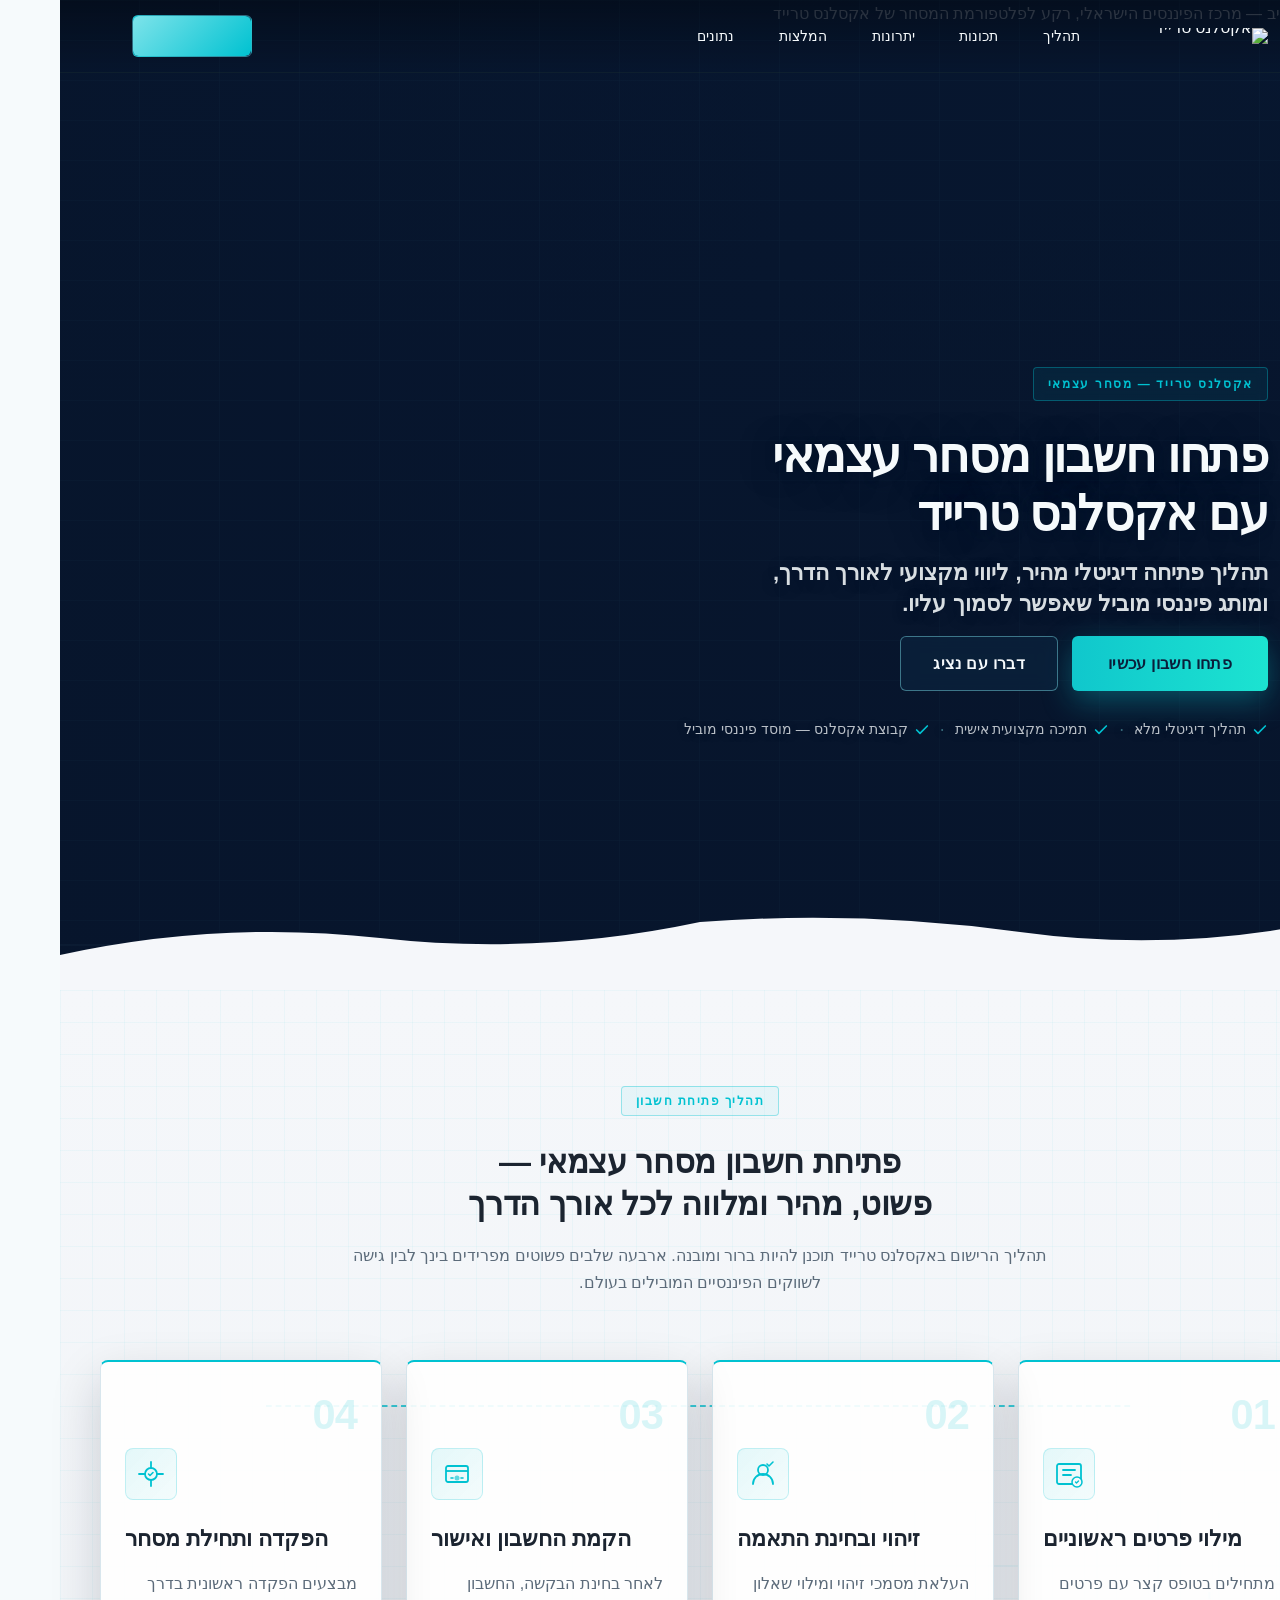
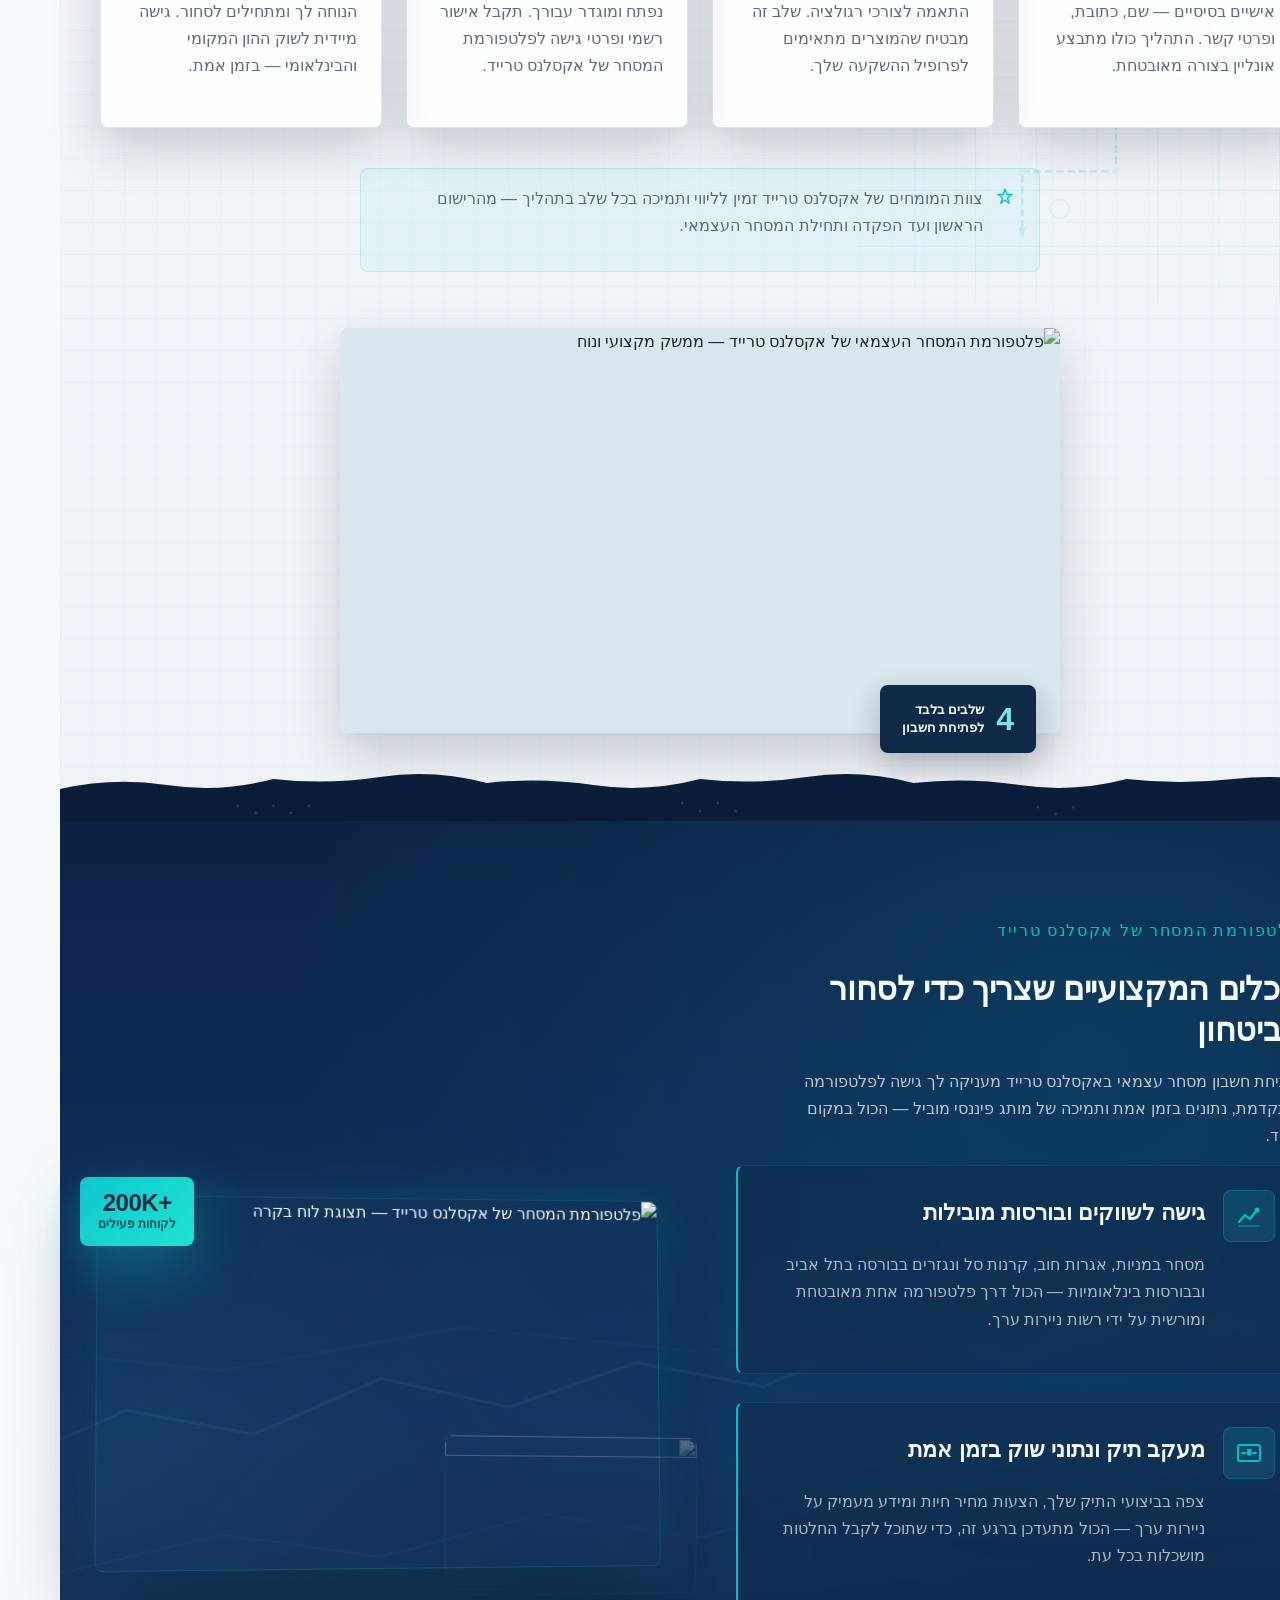
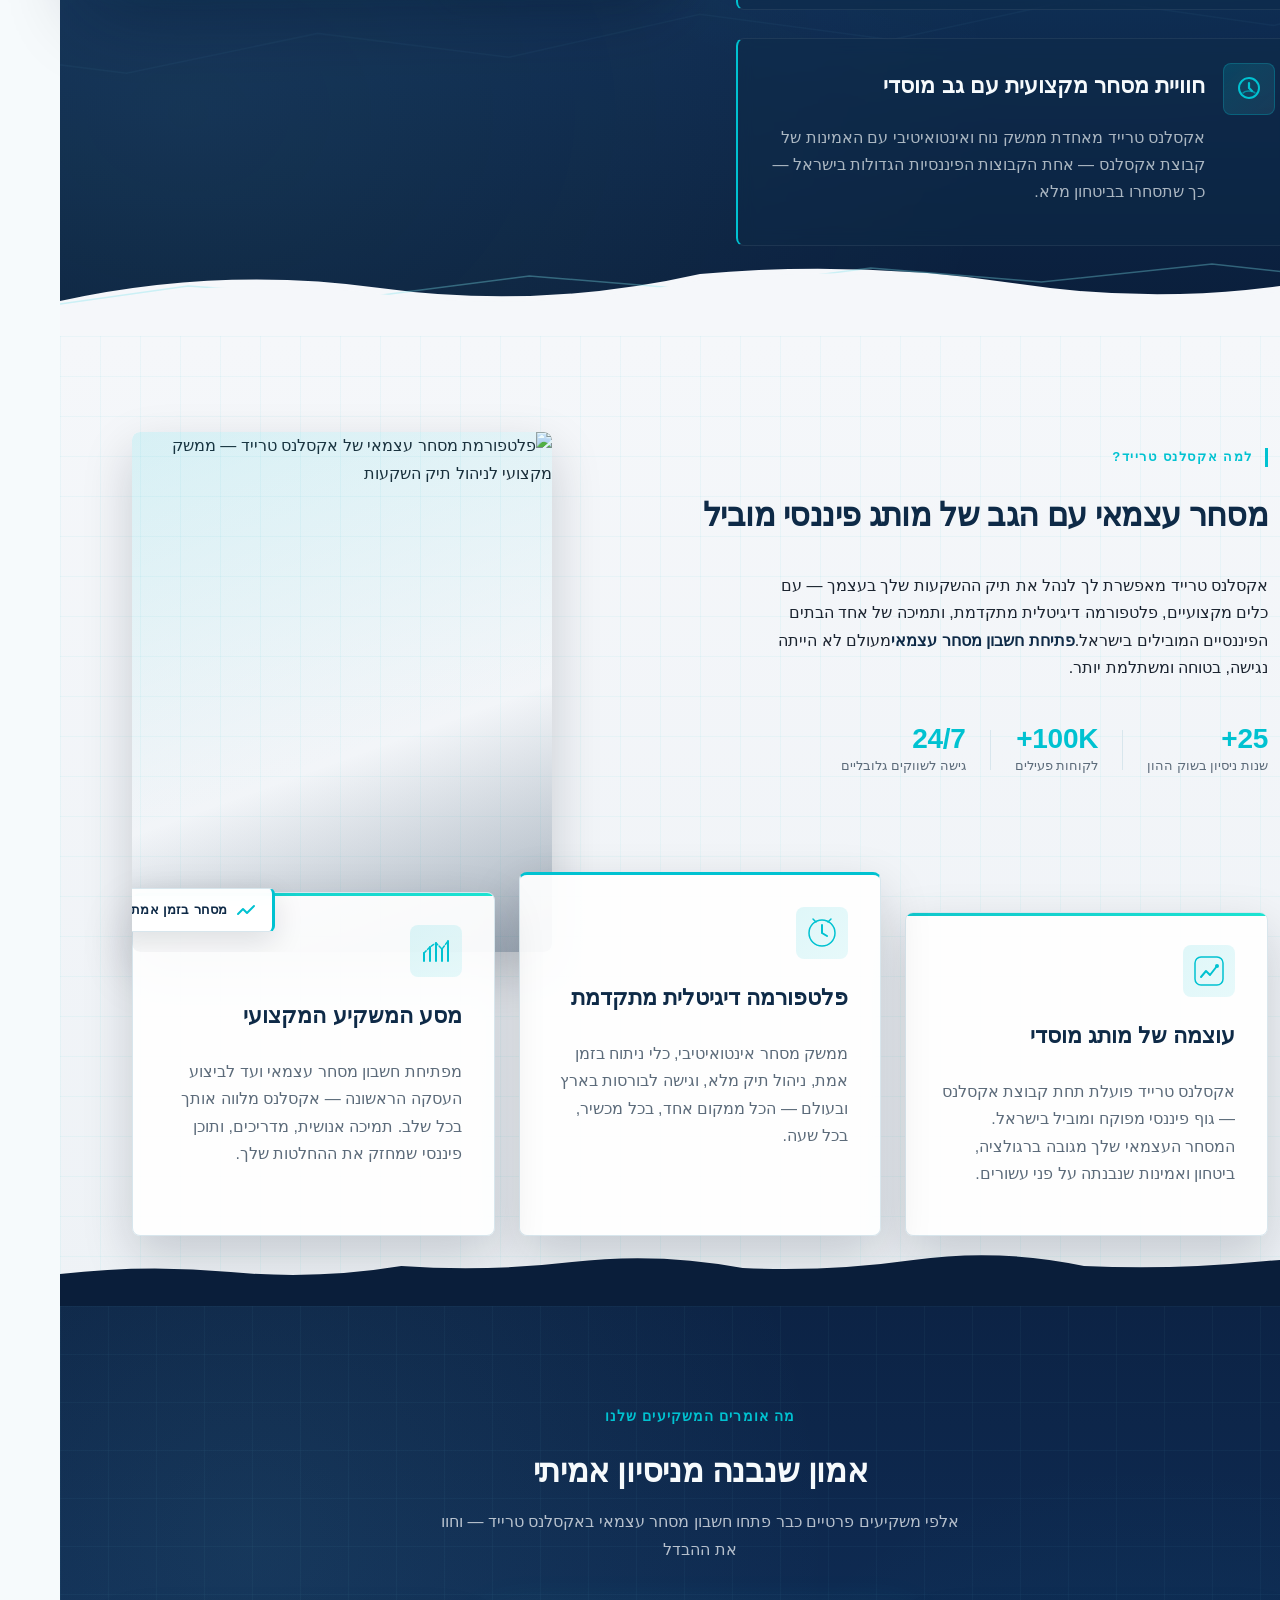
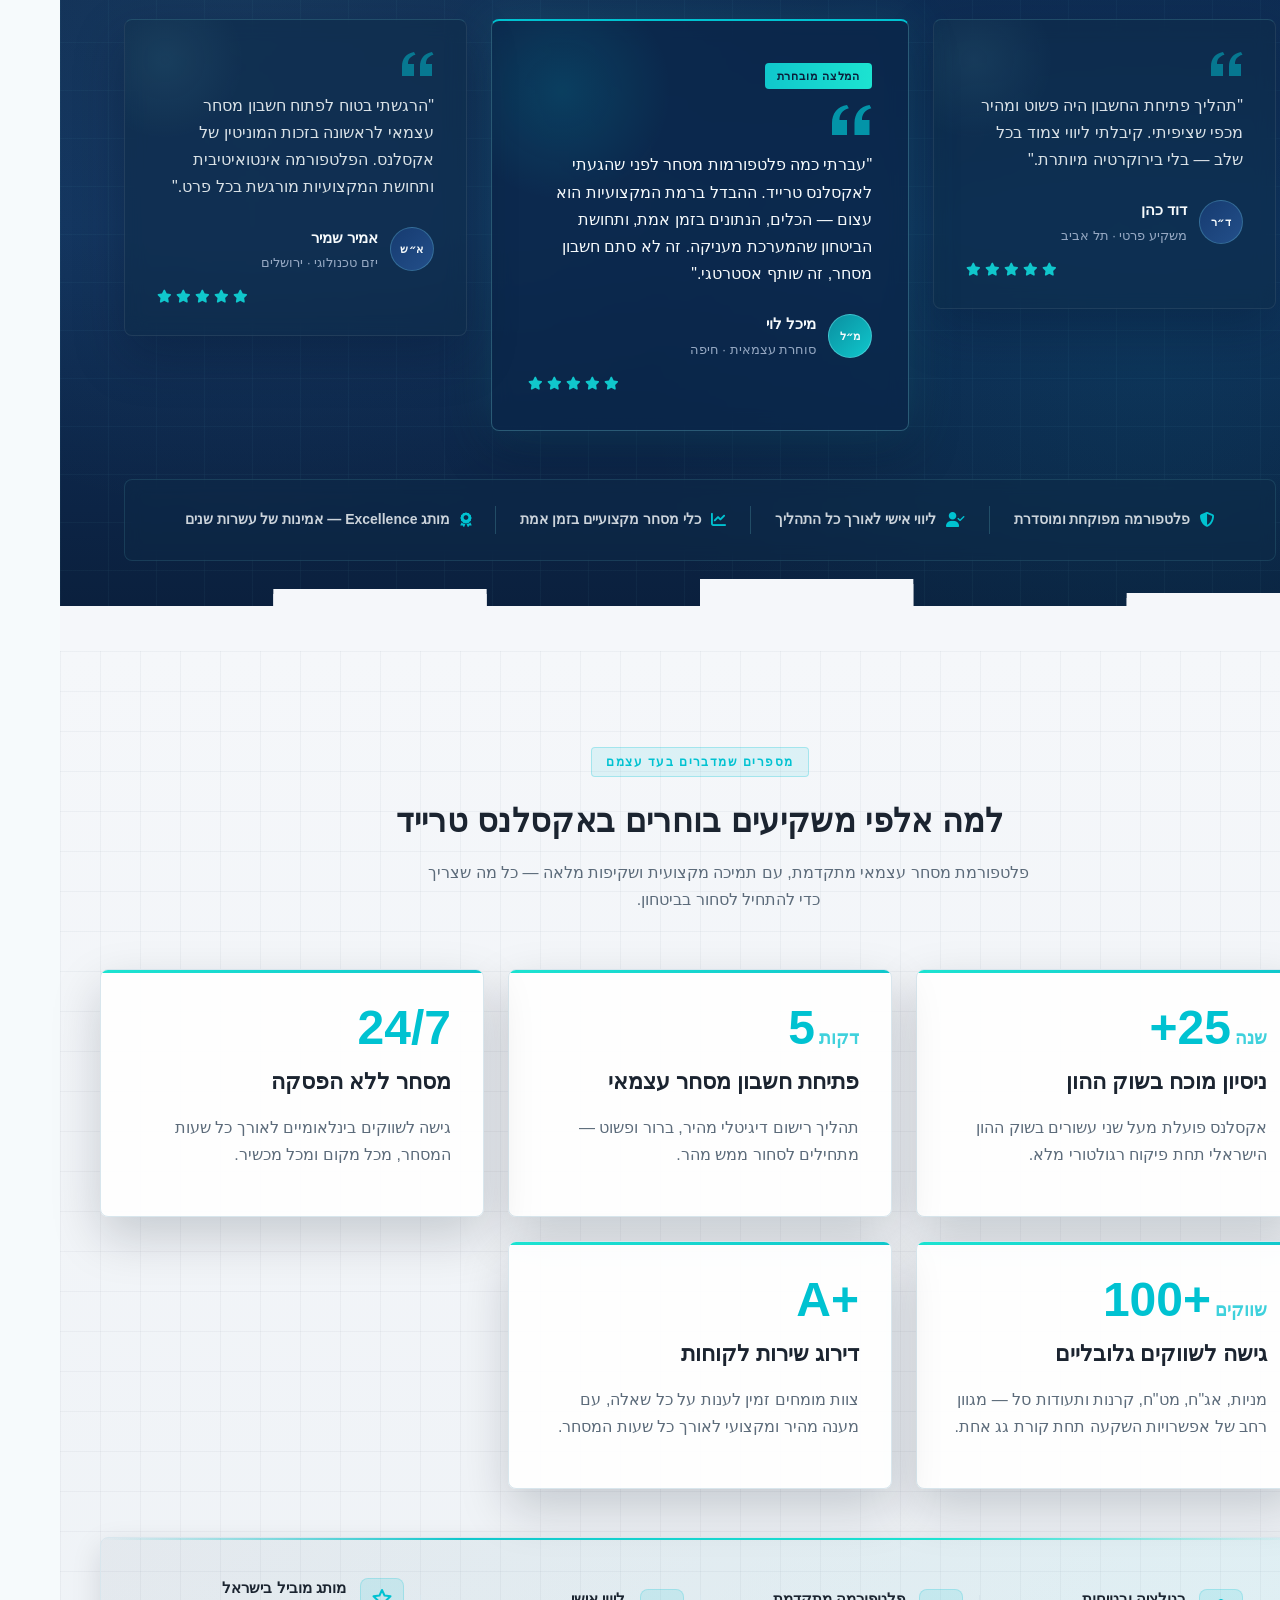
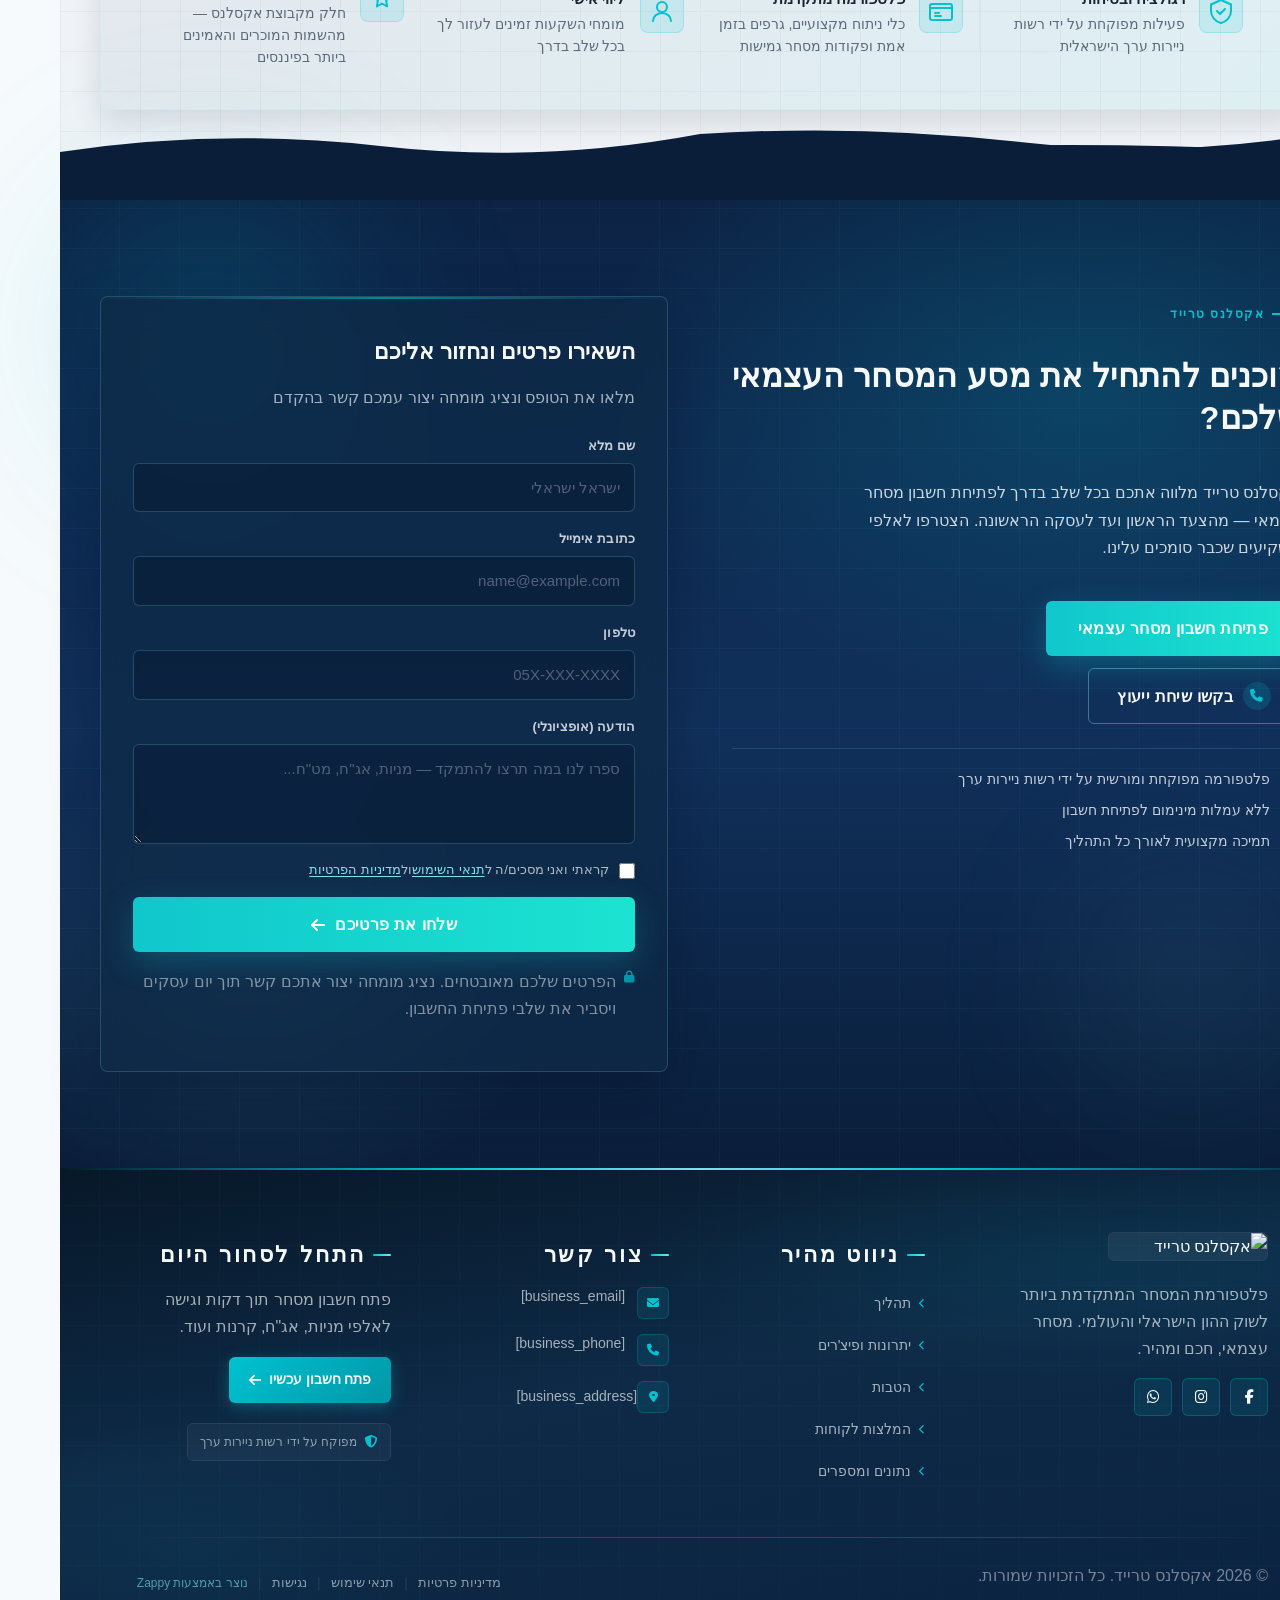
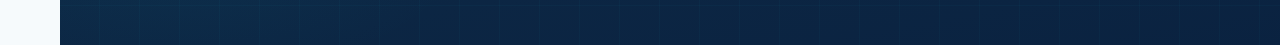
==== public/index.html @ 42afdbe3 "Background sync: Progressive GitHub Sync" ====
<!doctype html><html dir="rtl" lang="he"><head><meta charset="UTF-8"><meta content="width=device-width,initial-scale=1" name="viewport"><meta content="index, follow" name="robots"><title>פתיחת חשבון מסחר עצמאי — אקסלנס טרייד</title><meta content="Excellence Trade (Xnes) is a leading Israeli self-directed trading platform under the Excellence brand. The landing page is designed to guide new users through " name="description"><meta content="פתיחת חשבון מסחר עצמאי, אקסלנס טרייד, פתיחת חשבון מסחר עצמאי, אקסלנס טרייד פתיחת חשבון" name="keywords"><link href="/assets/favicon.ico" rel="icon" type="image/x-icon"><link href="/assets/favicon-16x16.png" rel="icon" type="image/png" sizes="16x16"><link href="/assets/favicon-32x32.png" rel="icon" type="image/png" sizes="32x32"><link href="/assets/favicon-48x48.png" rel="icon" type="image/png" sizes="48x48"><link href="/assets/favicon-192x192.png" rel="icon" type="image/png" sizes="192x192"><link href="/assets/favicon-512x512.png" rel="icon" type="image/png" sizes="512x512"><link href="/assets/apple-touch-icon.png" rel="apple-touch-icon"><script>!function(){"use strict";var t="91805e69-9a18-4a18-b929-80212815d989",e="https://api.zappy5.com/api/analytics/track",a=18e5,n=2592e6,o=!0,i=!0,r=!0;var s=function(){var e="zappy_visitor_"+t,a=null;try{if(a=localStorage.getItem(e)){var o=JSON.parse(a),i=Date.now();if(i-o.created<n)return o.lastSeen=i,localStorage.setItem(e,JSON.stringify(o)),o.id}}catch(t){console.warn("Zappy Analytics: LocalStorage not available")}var r="zv_"+Date.now()+"_"+Math.random().toString(36).substr(2,9);try{localStorage.setItem(e,JSON.stringify({id:r,created:Date.now(),lastSeen:Date.now()}))}catch(t){}return r}(),c=function(){var e="zappy_session_"+t,n=null;try{if(n=sessionStorage.getItem(e)){var o=JSON.parse(n),i=Date.now();if(i-o.timestamp<a)return o.timestamp=i,sessionStorage.setItem(e,JSON.stringify(o)),o.id}}catch(t){console.warn("Zappy Analytics: SessionStorage not available")}var r="zs_"+Date.now()+"_"+Math.random().toString(36).substr(2,9);try{sessionStorage.setItem(e,JSON.stringify({id:r,timestamp:Date.now()}))}catch(t){}return r}();function l(a,n){n=n||{};var o={website_id:t,event_type:a,page_path:window.location.pathname,referrer:document.referrer||"direct",visitor_id:s,session_id:c,metadata:n};if(navigator.sendBeacon){var i=new Blob([JSON.stringify(o)],{type:"application/json"});navigator.sendBeacon(e,i)}else fetch(e,{method:"POST",headers:{"Content-Type":"application/json"},body:JSON.stringify(o),keepalive:!0}).catch(function(t){console.warn("Zappy Analytics: Failed to track event",t)})}o&&l("pageview",{title:document.title,url:window.location.href}),i&&document.addEventListener("click",function(t){var e=t.target;if("BUTTON"===e.tagName||e.closest("button")){var a="BUTTON"===e.tagName?e:e.closest("button");l("click",{element:"button",text:a.textContent.trim().substring(0,100),id:a.id||null,class:a.className||null})}else if("A"===e.tagName||e.closest("a")){var n="A"===e.tagName?e:e.closest("a");l("navigation",{element:"link",text:n.textContent.trim().substring(0,100),href:n.href,external:n.hostname!==window.location.hostname})}},!0),r&&document.addEventListener("submit",function(t){var e=t.target;l("form_submit",{form_id:e.id||null,form_name:e.name||null,form_action:e.action||null,form_method:e.method||"GET"})},!0);var d=Date.now();window.addEventListener("beforeunload",function(){l("page_unload",{time_on_page:Math.floor((Date.now()-d)/1e3),page_path:window.location.pathname})}),window.zappyAnalytics={track:l,getVisitorId:function(){return s},getSessionId:function(){return c}}}()</script><meta content="פתיחת חשבון מסחר עצמאי — אקסלנס טרייד" property="og:title"><meta content="Excellence Trade (Xnes) is a leading Israeli self-directed trading platform under the Excellence brand. The landing page is designed to guide new users through " property="og:description"><meta content="website" property="og:type"><meta content="he_IL" property="og:locale"><meta content="summary_large_image" name="twitter:card"><meta content="פתיחת חשבון מסחר עצמאי — אקסלנס טרייד" name="twitter:title"><meta content="Excellence Trade (Xnes) is a leading Israeli self-directed trading platform under the Excellence brand. The landing page is designed to guide new users through " name="twitter:description"><link href="https://cdnjs.cloudflare.com/ajax/libs/font-awesome/6.4.0/css/all.min.css" rel="stylesheet"><link href="/assets/favicon.ico" rel="icon" type="image/x-icon"><link href="/assets/favicon-16x16.png" rel="icon" type="image/png" sizes="16x16"><link href="/assets/favicon-32x32.png" rel="icon" type="image/png" sizes="32x32"><link href="/assets/favicon-48x48.png" rel="icon" type="image/png" sizes="48x48"><link href="/assets/favicon-192x192.png" rel="icon" type="image/png" sizes="192x192"><link href="/assets/favicon-512x512.png" rel="icon" type="image/png" sizes="512x512"><link href="/assets/apple-touch-icon.png" rel="apple-touch-icon"><link href="https://cdn.jsdelivr.net/npm/vanilla-cookieconsent@3/dist/cookieconsent.css" rel="stylesheet"><script src="https://cdn.jsdelivr.net/npm/vanilla-cookieconsent@3/dist/cookieconsent.umd.js"></script><script src="https://cdn.jsdelivr.net/gh/mickidum/acc_toolbar/acctoolbar/acctoolbar.min.js"></script><link href="/styles.css" rel="stylesheet"><style id="zappy-dropdown-submenu-styles">#navMenu li:has(.sub-menu),.nav-menu li:has(.sub-menu),.navbar li:has(.sub-menu),nav li:has(.sub-menu){position:relative}#navMenu .sub-menu,.nav-menu .sub-menu,.navbar .sub-menu,nav .sub-menu{display:block!important;position:absolute!important;top:100%;left:0;min-width:220px;background:#fff;border-radius:8px;box-shadow:0 8px 25px rgba(0,0,0,.15);padding:8px 0;opacity:0;visibility:hidden;transform:translateY(10px);transition:all .3s ease;z-index:1000;list-style:none;pointer-events:none}#navMenu li:hover>.sub-menu,.nav-menu li:hover>.sub-menu,.navbar li:hover>.sub-menu,nav li:hover>.sub-menu{opacity:1!important;visibility:visible!important;transform:translateY(0)!important;pointer-events:auto!important}.sub-menu li{list-style:none;margin:0;padding:0}.sub-menu a{display:block!important;padding:10px 16px!important;color:var(--text-dark,#333)!important;font-weight:500;text-decoration:none;white-space:nowrap;transition:background-color .2s}.sub-menu a:hover{background-color:#f5f5f5}[dir=rtl] .nav-menu .sub-menu,[dir=rtl] .navbar .sub-menu,[dir=rtl] nav .sub-menu,html[lang=ar] .nav-menu .sub-menu,html[lang=ar] .navbar .sub-menu,html[lang=ar] nav .sub-menu,html[lang=he] .nav-menu .sub-menu,html[lang=he] .navbar .sub-menu,html[lang=he] nav .sub-menu{left:auto!important;right:0!important}.sub-menu:empty,.sub-menu:not(:has(li)),.sub-menu:not(:has(li:not(.zappy-hidden-menu-item))){display:none!important;opacity:0!important;visibility:hidden!important;pointer-events:none!important}li:has(.menu-group-title):hover>.sub-menu{opacity:1!important;visibility:visible!important;transform:translateY(0)!important;pointer-events:auto!important}#navMenu>li>.menu-group-title,.nav-menu>li>.menu-group-title{display:inline-block;padding:.5rem 1rem;cursor:default;user-select:none}@media (max-width:768px){#navMenu .sub-menu,.nav-menu .sub-menu,.navbar .sub-menu,nav .sub-menu{position:static!important;transform:none!important;box-shadow:none!important;background:0 0!important;max-height:0;overflow:hidden;opacity:0;visibility:hidden;transition:max-height .3s ease,opacity .3s ease;padding:0!important;border-radius:0!important}.sub-menu.mobile-expanded{max-height:500px!important;opacity:1!important;visibility:visible!important;padding:8px 0 8px 16px!important}[dir=rtl] .sub-menu.mobile-expanded,html[lang=he] .sub-menu.mobile-expanded{padding:8px 16px 8px 0!important}#navMenu li:hover>.sub-menu,.nav-menu li:hover>.sub-menu,.navbar li:hover>.sub-menu,nav li:hover>.sub-menu{opacity:0;visibility:hidden;pointer-events:none}#navMenu li>.sub-menu.mobile-expanded,.nav-menu li>.sub-menu.mobile-expanded,.navbar li>.sub-menu.mobile-expanded,nav li>.sub-menu.mobile-expanded{opacity:1!important;visibility:visible!important;pointer-events:auto!important}#navMenu li:has(.sub-menu),.nav-menu li:has(.sub-menu),.navbar li:has(.sub-menu),nav li:has(.sub-menu){display:flex!important;flex-wrap:wrap!important;align-items:center!important;position:relative!important;min-height:44px!important}#navMenu li:has(.sub-menu)>a,.nav-menu li:has(.sub-menu)>a,.navbar li:has(.sub-menu)>a,nav li:has(.sub-menu)>a{flex:1!important;min-width:0!important}#navMenu li:has(.sub-menu)>.menu-group-title,.nav-menu li:has(.sub-menu)>.menu-group-title,.navbar li:has(.sub-menu)>.menu-group-title,nav li:has(.sub-menu)>.menu-group-title{flex:1!important;min-width:0!important;padding:0!important;line-height:inherit!important}#navMenu li:has(.sub-menu)>.sub-menu,.nav-menu li:has(.sub-menu)>.sub-menu,.navbar li:has(.sub-menu)>.sub-menu,nav li:has(.sub-menu)>.sub-menu{flex-basis:100%!important;width:100%!important}#navMenu li:has(.sub-menu)>a [class*=arrow],#navMenu li:has(.sub-menu)>a [class*=chevron],.nav-menu li:has(.sub-menu)>a .fa-angle-down,.nav-menu li:has(.sub-menu)>a .fa-chevron-down,.nav-menu li:has(.sub-menu)>a [class*=arrow],.nav-menu li:has(.sub-menu)>a [class*=chevron],nav li:has(.sub-menu)>a [class*=arrow],nav li:has(.sub-menu)>a [class*=chevron]{display:none!important;visibility:hidden!important}.mobile-submenu-toggle{display:flex!important;align-items:center!important;justify-content:center!important;width:44px!important;height:auto!important;background:0 0!important;border:none!important;cursor:pointer!important;color:var(--text-dark)!important;position:static!important;flex-shrink:0!important;align-self:stretch!important;z-index:2!important;padding:0!important;margin:0!important}.mobile-submenu-toggle::after{content:''!important;width:0!important;height:0!important;border-left:6px solid transparent!important;border-right:6px solid transparent!important;border-top:7px solid currentColor!important;transition:transform .3s ease!important}.mobile-submenu-toggle.expanded::after{transform:rotate(180deg)!important}.sub-menu a{padding:10px 0!important;display:block!important;color:var(--text-dark)!important}.navbar .sub-menu li a,.zappy-products-dropdown .sub-menu a,nav.navbar .sub-menu li a{color:var(--text-dark)!important}}@media (min-width:769px){.mobile-submenu-toggle{display:none!important}}</style><style id="mobile-lang-menu-deployed-css">@media (max-width:768px){.lang-switcher,.nav-container .lang-switcher,.nav-cta-container .lang-switcher,.nav-ecommerce-icons .lang-switcher,.nav-icons-left .lang-switcher,.navbar .lang-switcher,.navbar .nav-cta-container .lang-switcher{display:none!important}.mobile-lang-menu{width:100%;border-top:1px solid rgba(128,128,128,.2);padding:8px 0 0 0;margin-top:8px}.mobile-lang-toggle{display:flex!important;align-items:center;justify-content:space-between;width:100%;padding:12px 16px;background:0 0;border:none;cursor:pointer;font-size:15px;color:inherit;font-family:inherit}.mobile-lang-toggle::after{content:'';display:inline-block;width:8px;height:8px;border-right:2px solid currentColor;border-bottom:2px solid currentColor;transform:rotate(45deg);transition:transform .3s ease;margin-left:8px}.mobile-lang-toggle.expanded::after{transform:rotate(-135deg)}.mobile-lang-options{max-height:0;overflow:hidden;transition:max-height .3s ease}.mobile-lang-options.expanded{max-height:300px}.mobile-lang-option{display:flex!important;align-items:center;gap:10px;padding:10px 24px;text-decoration:none;color:inherit;font-size:14px;font-family:inherit}.mobile-lang-option:hover{background:rgba(128,128,128,.1)}.mobile-lang-option.active{font-weight:600;opacity:.7;pointer-events:none}.mobile-lang-option img{width:20px;height:20px;border-radius:50%}}@media (min-width:769px){.mobile-lang-menu{display:none!important}}</style><style id="zappy-widget-visibility">#mic-access-tool-box,#mic-access-tool-general-button,#mic-init-access-tool #mic-access-tool-box,#mic-init-access-tool #mic-access-tool-general-button,#mic-init-access-tool .mic-access-tool-general-button,._access-icon,._access-menu,.mic-access-tool-box,.mic-access-tool-general-button,div[id*=mic-access-tool-box]{display:none!important;visibility:hidden!important;opacity:0!important;pointer-events:none!important}</style></head><body><nav class="navbar" dir="rtl"><button class="mobile-toggle" aria-label="Menu" id="mobileToggle"><svg viewbox="0 0 24 24" fill="none" height="24" width="24" class="hamburger-icon"><path d="M3 12h18M3 6h18M3 18h18" stroke="currentColor" stroke-width="2" stroke-linecap="round"></path></svg><svg viewbox="0 0 24 24" fill="none" height="24" width="24" class="close-icon" style="display:none"><path d="M18 6L6 18M6 6l12 12" stroke="currentColor" stroke-width="2" stroke-linecap="round"></path></svg></button><button class="phone-header-btn" aria-label="Call" data-phone=""><svg viewbox="0 0 24 24" fill="currentColor" height="20" width="20"><path d="M22 16.92v3a2 2 0 0 1-2.18 2 19.79 19.79 0 0 1-8.63-3.07 19.5 19.5 0 0 1-6-6 19.79 19.79 0 0 1-3.07-8.67A2 2 0 0 1 4.11 2h3a2 2 0 0 1 2 1.72 12.84 12.84 0 0 0 .7 2.81 2 2 0 0 1-.45 2.11L8.09 9.91a16 16 0 0 0 6 6l1.27-1.27a2 2 0 0 1 2.11-.45 12.84 12.84 0 0 0 2.81.7A2 2 0 0 1 22 16.92z"></path></svg></button><div class="nav-container"><div class="nav-right-group"><div class="nav-brand"><a href="/" class="logo-link"><img alt="אקסלנס טרייד" src="/assets/business-logo.webp" class="logo"></a></div><ul class="nav-menu" id="navMenu"><li><a href="#process">תהליך</a></li><li><a href="#features">תכונות</a></li><li><a href="#benefits">יתרונות</a></li><li><a href="#testimonials">המלצות</a></li><li><a href="#stats">נתונים</a></li></ul></div><div class="nav-cta-container"><a href="#cta" class="nav-cta-btn">צור קשר</a></div></div></nav><script>window.addEventListener("load",function(){const e=document.querySelector(".navbar, nav, header");if(!e)return void console.log("[Navbar] Navbar element not found");let t=document.getElementById("mobileToggle")||document.querySelector(".mobile-toggle")||document.querySelector(".hamburger")||document.querySelector(".hamburger-menu")||document.querySelector(".menu-toggle")||document.querySelector(".burger-menu")||document.querySelector('[aria-label="Menu"]')||document.querySelector('[aria-label="תפריט"]');const o=document.querySelector(".phone-header-btn"),n=window.getComputedStyle(e);let r=n.backgroundColor;if(console.log("[Navbar] Initial navbar background:",r),"transparent"===r||"rgba(0, 0, 0, 0)"===r||r.startsWith("rgba")&&r.includes(", 0)")){const e=n.backgroundImage;if(e&&"none"!==e)console.log("[Navbar] Navbar has background image/gradient, using dark text"),r="rgb(240, 240, 240)";else{const e=window.getComputedStyle(document.body).backgroundColor;console.log("[Navbar] Navbar transparent, using body background:",e),r=e}}const i=r.match(/\d+/g);if(i&&i.length>=3){const e=(.299*parseInt(i[0])+.587*parseInt(i[1])+.114*parseInt(i[2]))/255;console.log("[Navbar] Mobile button colors preserved from Claude CSS (luminance:",e.toFixed(2)+")");const n=document.createElement("style");n.id="zappy-mobile-nav-fix";document.documentElement.lang;document.documentElement.dir,n.textContent='\n        /* Hide mobile buttons on desktop, show only on mobile */\n        @media (min-width: 769px) {\n          .mobile-toggle,\n          .phone-header-btn {\n            display: none !important;\n          }\n        }\n        \n        /* Show and position mobile buttons correctly on mobile */\n        @media (max-width: 768px) {\n          .mobile-toggle,\n          .phone-header-btn {\n            position: absolute !important;\n            top: 50% !important;\n            transform: translateY(-50%) !important;\n            z-index: 1001 !important;\n            display: flex !important;\n            align-items: center !important;\n            justify-content: center !important;\n            width: 36px !important;\n            height: 36px !important;\n            border-radius: 50% !important;\n            border: none !important;\n            cursor: pointer !important;\n            padding: 6px !important;\n            background: none !important;\n            color: var(--nav-text, var(--text-dark)) !important;\n          }\n          \n          /* LTR positioning (default): hamburger LEFT, phone RIGHT */\n          html:not([dir="rtl"]):not([lang="he"]):not([lang="ar"]) .mobile-toggle,\n          html[dir="ltr"] .mobile-toggle {\n            left: 12px !important;\n            right: auto !important;\n          }\n          html:not([dir="rtl"]):not([lang="he"]):not([lang="ar"]) .phone-header-btn,\n          html[dir="ltr"] .phone-header-btn {\n            right: 12px !important;\n            left: auto !important;\n          }\n          \n          /* RTL positioning: hamburger RIGHT, phone LEFT */\n          html[dir="rtl"] .mobile-toggle,\n          html[lang="he"] .mobile-toggle,\n          html[lang="ar"] .mobile-toggle {\n            right: 12px !important;\n            left: auto !important;\n          }\n          html[dir="rtl"] .phone-header-btn,\n          html[lang="he"] .phone-header-btn,\n          html[lang="ar"] .phone-header-btn {\n            left: 12px !important;\n            right: auto !important;\n          }\n          \n          /* CRITICAL: Ensure nav-container has min-height on mobile */\n          /* All children are positioned absolutely/fixed on mobile, so height:auto collapses to 0 */\n          .nav-container {\n            min-height: 70px !important;\n            position: relative !important;\n          }\n          \n          /* Ensure SVG icons are properly sized and inherit color */\n          .mobile-toggle svg,\n          .phone-header-btn svg {\n            width: 24px !important;\n            height: 24px !important;\n            /* Don\'t force display - let JavaScript control hamburger/close toggle */\n          }\n          \n          /* Reset nav-cta-container on mobile - remove desktop box-shadow/padding */\n          /* that creates a visible ghost box when CTA button is hidden */\n          .nav-cta-container {\n            box-shadow: none !important;\n            padding: 0 !important;\n          }\n          \n          /* Hide nav-cta-container entirely on mobile when there\'s no lang-switcher */\n          /* (only the CTA button is inside, and it\'s hidden on mobile) */\n          .nav-cta-container:not(:has(.lang-switcher)) {\n            display: none !important;\n          }\n          \n          /* CRITICAL: Prevent hero image fade gradient from bleeding over headline text */\n          /* The .image-fade-gradient has bottom: -30px (extends below parent) */\n          /* On mobile stacked layout, this overlaps the h1 text below the image */\n          .hero-image-column {\n            overflow: hidden !important;\n          }\n          .image-fade-gradient {\n            bottom: 0 !important;\n          }\n          \n          /* Hide desktop language switcher on mobile - hamburger menu handles it */\n          /* High specificity to override stored CSS */\n          .lang-switcher,\n          .nav-cta-container .lang-switcher,\n          .nav-container .lang-switcher,\n          .navbar .lang-switcher,\n          .navbar .nav-cta-container .lang-switcher {\n            display: none !important;\n          }\n        }\n      ';const r=document.getElementById("zappy-mobile-nav-fix");r&&r.remove(),document.head.appendChild(n),console.log("[Navbar] Critical CSS injected for mobile nav positioning");const l=window.innerWidth<=768;if(t){const e=t.querySelector(".hamburger-icon"),o=t.querySelector(".close-icon");e&&(e.style.setProperty("width","24px","important"),e.style.setProperty("height","24px","important"),e.style.setProperty("display","block","important")),o&&(o.style.setProperty("width","24px","important"),o.style.setProperty("height","24px","important"),o.style.setProperty("display","none","important")),l?(t.style.setProperty("position","absolute","important"),t.style.setProperty("top","50%","important"),t.style.setProperty("transform","translateY(-50%)","important"),t.style.setProperty("z-index","1001","important"),t.style.removeProperty("left"),t.style.removeProperty("right"),console.log("[Navbar] Mobile toggle positioning applied (mobile viewport)")):(t.style.removeProperty("position"),t.style.removeProperty("top"),t.style.removeProperty("transform"),t.style.removeProperty("z-index"),t.style.removeProperty("left"),t.style.removeProperty("right"),console.log("[Navbar] Desktop viewport - cleared mobile toggle inline positioning"))}if(o){const e=o.querySelector("svg");e&&(e.style.width="24px",e.style.height="24px",e.setAttribute("width","24"),e.setAttribute("height","24")),l?(o.style.setProperty("position","absolute","important"),o.style.setProperty("top","50%","important"),o.style.setProperty("transform","translateY(-50%)","important"),o.style.setProperty("z-index","1001","important"),o.style.removeProperty("left"),o.style.removeProperty("right"),console.log("[Navbar] Phone button positioning applied (mobile viewport)")):(o.style.removeProperty("position"),o.style.removeProperty("top"),o.style.removeProperty("transform"),o.style.removeProperty("z-index"),o.style.removeProperty("left"),o.style.removeProperty("right"),console.log("[Navbar] Desktop viewport - cleared phone button inline positioning"))}}else console.log("[Navbar] Could not parse background color:",r);t=document.getElementById("mobileToggle")||document.querySelector(".mobile-toggle")||document.querySelector(".hamburger")||document.querySelector(".hamburger-menu")||document.querySelector(".menu-toggle")||document.querySelector(".burger-menu")||document.querySelector('[aria-label="Menu"]')||document.querySelector('[aria-label="תפריט"]');const l=document.getElementById("navMenu")||document.querySelector(".nav-menu")||document.querySelector(".nav-links")||document.querySelector("nav ul:not(.submenu)");if(!t||!l)return void console.log("[Navbar] Mobile toggle or menu not found:",{toggle:!!t,menu:!!l});l.id||(l.id="navMenu"),console.log("[Navbar] Initializing mobile menu...");const a=t.cloneNode(!0);t.parentNode.replaceChild(a,t),a.addEventListener("click",function(e){e.preventDefault(),e.stopPropagation();const t=this.querySelector(".hamburger-icon"),o=this.querySelector(".close-icon");l.classList.contains("active")?(l.classList.remove("active"),t&&t.style.setProperty("display","block","important"),o&&o.style.setProperty("display","none","important"),document.body.style.overflow="",console.log("[Navbar] Menu closed")):(l.classList.add("active"),t&&t.style.setProperty("display","none","important"),o&&o.style.setProperty("display","block","important"),document.body.style.overflow="hidden",console.log("[Navbar] Menu opened"))}),l.querySelectorAll("a").forEach(function(e){e.addEventListener("click",function(){if("#"===this.getAttribute("href"))return;const e=a.querySelector(".hamburger-icon"),t=a.querySelector(".close-icon");l.classList.remove("active"),e&&e.style.setProperty("display","block","important"),t&&t.style.setProperty("display","none","important"),document.body.style.overflow="",console.log("[Navbar] Menu closed (link clicked)")})});var s=l.querySelectorAll(".dropdown-toggle");s.forEach(function(e){e.addEventListener("click",function(e){e.preventDefault(),e.stopPropagation();var t=this.closest(".nav-dropdown");t&&(t.parentNode.querySelectorAll(".nav-dropdown.open").forEach(function(e){e!==t&&e.classList.remove("open")}),t.classList.toggle("open"),console.log("[Navbar] Dropdown toggled:",t.classList.contains("open")?"open":"closed"))})}),document.addEventListener("click",function(e){e.target.closest(".nav-dropdown")||document.querySelectorAll(".nav-dropdown.open").forEach(function(e){e.classList.remove("open")})}),console.log("[Navbar] Dropdown handlers initialized for "+s.length+" dropdowns"),o&&o.addEventListener("click",function(){const e=document.querySelectorAll('a[href^="tel:"]'),t=e.length>0?e[0].getAttribute("href").replace("tel:",""):"[business_phone]";window.location.href="tel:"+t,console.log("[Navbar] Phone button clicked")}),console.log("[Navbar] Mobile menu initialized successfully");const p=function(){const e=document.querySelector(".whatsapp-float");e&&(window.innerWidth>=769?(e.style.setProperty("display","none","important"),e.style.setProperty("visibility","hidden","important"),e.style.setProperty("opacity","0","important"),e.style.setProperty("pointer-events","none","important"),console.log("[WhatsApp] Button hidden on desktop")):(e.style.removeProperty("display"),e.style.removeProperty("visibility"),e.style.removeProperty("opacity"),e.style.removeProperty("pointer-events"),console.log("[WhatsApp] Button visible on mobile")))};let c;p(),window.addEventListener("resize",function(){clearTimeout(c),c=setTimeout(p,100)})})</script><main><section class="index-hero-section" data-layout-spec="בית-hero" dir="rtl" id="hero" data-hero-type="fullscreen-scrim"><div class="index-hero-bg"><img alt="תל אביב — מרכז הפיננסים הישראלי, רקע לפלטפורמת המסחר של אקסלנס טרייד" src="/assets/site-index-hero-image-1.webp" data-context="Cinematic dark financial hero image: Tel Aviv business district skyline at dusk/night merged with translucent stock chart lines, candlestick patterns, and turquoise light trails reflecting off glass skyscrapers. Deep navy and midnight blue atmosphere with glowing teal/cyan data overlays. Premium, editorial mood — institutional finance meets modern Israeli capital markets. Wide panoramic composition, 16:9 ratio." data-placeholder="index-hero-image-1" height="900" width="1440" data-hero-bg="true"></div><div class="index-hero-scrim" aria-hidden="true"></div><div class="index-hero-texture" aria-hidden="true"></div><div class="index-hero-container"><div class="index-hero-content"><span class="index-hero-eyebrow">אקסלנס טרייד — מסחר עצמאי</span><h1 class="index-hero-h1">פתחו חשבון מסחר עצמאי<br>עם אקסלנס טרייד</h1><h3 class="index-hero-subtitle">תהליך פתיחה דיגיטלי מהיר, ליווי מקצועי לאורך הדרך,<br>ומותג פיננסי מוביל שאפשר לסמוך עליו.</h3><div class="index-hero-ctas"><a href="#register" class="index-hero-btn-primary">פתחו חשבון עכשיו</a><a href="#contact" class="index-hero-btn-secondary">דברו עם נציג</a></div><div class="index-hero-trust"><span class="index-hero-trust-item"><svg viewbox="0 0 24 24" xmlns="http://www.w3.org/2000/svg" aria-hidden="true" fill="none" data-element-type="icon" data-icon-type="svg" height="16" width="16" stroke="currentColor" stroke-linecap="round" stroke-linejoin="round" stroke-width="2.5"><polyline points="20 6 9 17 4 12"></polyline></svg>תהליך דיגיטלי מלא</span><span class="index-hero-trust-sep" aria-hidden="true">·</span><span class="index-hero-trust-item"><svg viewbox="0 0 24 24" xmlns="http://www.w3.org/2000/svg" aria-hidden="true" fill="none" data-element-type="icon" data-icon-type="svg" height="16" width="16" stroke="currentColor" stroke-linecap="round" stroke-linejoin="round" stroke-width="2.5"><polyline points="20 6 9 17 4 12"></polyline></svg>תמיכה מקצועית אישית</span><span class="index-hero-trust-sep" aria-hidden="true">·</span><span class="index-hero-trust-item"><svg viewbox="0 0 24 24" xmlns="http://www.w3.org/2000/svg" aria-hidden="true" fill="none" data-element-type="icon" data-icon-type="svg" height="16" width="16" stroke="currentColor" stroke-linecap="round" stroke-linejoin="round" stroke-width="2.5"><polyline points="20 6 9 17 4 12"></polyline></svg>קבוצת אקסלנס — מוסד פיננסי מוביל</span></div></div></div><div class="index-hero-divider-wrapper"><svg viewbox="0 0 1440 90" xmlns="http://www.w3.org/2000/svg" aria-hidden="true" data-no-icon-edit="true" preserveaspectratio="none"><line x1="0" x2="1440" y1="45" y2="45" stroke="rgba(125,227,234,0.07)" stroke-width="1"></line><line x1="0" x2="1440" y1="65" y2="65" stroke="rgba(125,227,234,0.05)" stroke-width="1"></line><path d="M0,90 L0,55 Q180,20 360,38 T720,22 Q900,10 1080,32 T1440,18 L1440,90 Z" fill="#F5F7FA"></path></svg></div></section><section class="index-process-section" data-layout-spec="בית-process" dir="rtl" id="process"><div class="index-process-texture" aria-hidden="true"></div><div class="index-process-bg-illustration" aria-hidden="true"><svg viewbox="0 0 520 420" xmlns="http://www.w3.org/2000/svg" aria-hidden="true" fill="none" data-no-icon-edit="true" preserveaspectratio="xMidYMid meet"><g opacity="0.07" stroke="#00C2D1" stroke-width="1.2"><line x1="0" x2="520" y1="60" y2="60"></line><line x1="0" x2="520" y1="120" y2="120"></line><line x1="0" x2="520" y1="180" y2="180"></line><line x1="0" x2="520" y1="240" y2="240"></line><line x1="0" x2="520" y1="300" y2="300"></line><line x1="0" x2="520" y1="360" y2="360"></line><line x1="65" x2="65" y1="0" y2="420"></line><line x1="130" x2="130" y1="0" y2="420"></line><line x1="195" x2="195" y1="0" y2="420"></line><line x1="260" x2="260" y1="0" y2="420"></line><line x1="325" x2="325" y1="0" y2="420"></line><line x1="390" x2="390" y1="0" y2="420"></line><line x1="455" x2="455" y1="0" y2="420"></line></g><g opacity="0.18"><path d="M480,80 L380,80 L380,180 L280,180 L280,280 L180,280 L180,340" stroke="#00C2D1" stroke-width="2.5" fill="none" stroke-dasharray="8 4"></path><circle cx="480" cy="80" r="6" fill="#00C2D1"></circle><circle cx="380" cy="80" r="4" fill="#7DE3EA" opacity="0.7"></circle><circle cx="380" cy="180" r="4" fill="#7DE3EA" opacity="0.7"></circle><circle cx="280" cy="180" r="4" fill="#7DE3EA" opacity="0.7"></circle><circle cx="280" cy="280" r="4" fill="#7DE3EA" opacity="0.7"></circle><circle cx="180" cy="280" r="4" fill="#7DE3EA" opacity="0.7"></circle><polygon fill="#00C2D1" opacity="0.8" points="176,340 184,340 180,352"></polygon></g><circle cx="420" cy="120" r="18" fill="none" opacity="0.12" stroke="#7DE3EA" stroke-width="1.5"></circle><circle cx="420" cy="120" r="8" fill="#00C2D1" opacity="0.1"></circle><circle cx="320" cy="220" r="14" fill="none" opacity="0.1" stroke="#7DE3EA" stroke-width="1.5"></circle><circle cx="220" cy="320" r="10" fill="none" opacity="0.1" stroke="#00C2D1" stroke-width="1.5"></circle></svg></div><div class="index-process-container"><div class="index-process-intro"><span class="index-process-label">תהליך פתיחת חשבון</span><h2 class="index-process-heading">פתיחת חשבון מסחר עצמאי —<br>פשוט, מהיר ומלווה לכל אורך הדרך</h2><p class="index-process-subtext">תהליך הרישום באקסלנס טרייד תוכנן להיות ברור ומובנה. ארבעה שלבים פשוטים מפרידים בינך לבין גישה לשווקים הפיננסיים המובילים בעולם.</p></div><div class="index-process-steps"><div class="index-process-connector" aria-hidden="true"><svg viewbox="0 0 900 4" xmlns="http://www.w3.org/2000/svg" aria-hidden="true" data-no-icon-edit="true" preserveaspectratio="none"><line x1="0" x2="900" y1="2" y2="2" stroke="#00C2D1" stroke-width="1.5" stroke-dasharray="6 4"></line></svg></div><article class="index-process-card"><div class="index-process-step-number">01</div><div class="index-process-card-icon"><svg viewbox="0 0 32 32" xmlns="http://www.w3.org/2000/svg" aria-hidden="true" fill="none" data-element-type="icon" data-icon-type="svg" height="32" width="32"><rect height="20" rx="2" stroke="currentColor" stroke-width="1.8" width="24" x="4" y="6"></rect><path d="M10 12h12M10 17h8" stroke="currentColor" stroke-width="1.8" stroke-linecap="round"></path><circle cx="24" cy="24" r="5" fill="var(--bg-light)" stroke="currentColor" stroke-width="1.5"></circle><path d="M22.5 24l1 1 2-2" stroke="currentColor" stroke-width="1.4" stroke-linecap="round" stroke-linejoin="round"></path></svg></div><h3 class="index-process-card-title">מילוי פרטים ראשוניים</h3><p class="index-process-card-text">מתחילים בטופס קצר עם פרטים אישיים בסיסיים — שם, כתובת, ופרטי קשר. התהליך כולו מתבצע אונליין בצורה מאובטחת.</p></article><article class="index-process-card"><div class="index-process-step-number">02</div><div class="index-process-card-icon"><svg viewbox="0 0 32 32" xmlns="http://www.w3.org/2000/svg" aria-hidden="true" fill="none" data-element-type="icon" data-icon-type="svg" height="32" width="32"><circle cx="16" cy="12" r="5" stroke="currentColor" stroke-width="1.8"></circle><path d="M6 26c0-5.523 4.477-10 10-10s10 4.477 10 10" stroke="currentColor" stroke-width="1.8" stroke-linecap="round"></path><path d="M20 6l2 2 4-4" stroke="currentColor" stroke-width="1.6" stroke-linecap="round" stroke-linejoin="round"></path></svg></div><h3 class="index-process-card-title">זיהוי ובחינת התאמה</h3><p class="index-process-card-text">העלאת מסמכי זיהוי ומילוי שאלון התאמה לצורכי רגולציה. שלב זה מבטיח שהמוצרים מתאימים לפרופיל ההשקעה שלך.</p></article><article class="index-process-card"><div class="index-process-step-number">03</div><div class="index-process-card-icon"><svg viewbox="0 0 32 32" xmlns="http://www.w3.org/2000/svg" aria-hidden="true" fill="none" data-element-type="icon" data-icon-type="svg" height="32" width="32"><rect height="16" rx="2" stroke="currentColor" stroke-width="1.8" width="22" x="5" y="8"></rect><path d="M5 13h22" stroke="currentColor" stroke-width="1.8"></path><circle cx="16" cy="20" r="2.5" fill="currentColor" opacity="0.6"></circle><path d="M10 20h2M20 20h2" stroke="currentColor" stroke-width="1.6" stroke-linecap="round"></path></svg></div><h3 class="index-process-card-title">הקמת החשבון ואישור</h3><p class="index-process-card-text">לאחר בחינת הבקשה, החשבון נפתח ומוגדר עבורך. תקבל אישור רשמי ופרטי גישה לפלטפורמת המסחר של אקסלנס טרייד.</p></article><article class="index-process-card"><div class="index-process-step-number">04</div><div class="index-process-card-icon"><svg viewbox="0 0 32 32" xmlns="http://www.w3.org/2000/svg" aria-hidden="true" fill="none" data-element-type="icon" data-icon-type="svg" height="32" width="32"><path d="M16 4v6M16 22v6M4 16h6M22 16h6" stroke="currentColor" stroke-width="1.8" stroke-linecap="round"></path><circle cx="16" cy="16" r="6" stroke="currentColor" stroke-width="1.8"></circle><path d="M13.5 16l1.5 1.5 3-3" stroke="currentColor" stroke-width="1.6" stroke-linecap="round" stroke-linejoin="round"></path></svg></div><h3 class="index-process-card-title">הפקדה ותחילת מסחר</h3><p class="index-process-card-text">מבצעים הפקדה ראשונית בדרך הנוחה לך ומתחילים לסחור. גישה מיידית לשוק ההון המקומי והבינלאומי — בזמן אמת.</p></article></div><div class="index-process-reassurance"><div class="index-process-reassurance-inner"><span class="index-process-reassurance-icon" aria-hidden="true"><svg viewbox="0 0 20 20" xmlns="http://www.w3.org/2000/svg" fill="none" data-element-type="icon" data-icon-type="svg" height="20" width="20"><path d="M10 2l1.8 5.5H17l-4.6 3.3 1.8 5.5L10 13l-4.2 3.3 1.8-5.5L3 7.5h5.2L10 2z" stroke="currentColor" stroke-width="1.4" stroke-linejoin="round" fill="none"></path></svg></span><p class="index-process-reassurance-text">צוות המומחים של אקסלנס טרייד זמין לליווי ותמיכה בכל שלב בתהליך — מהרישום הראשון ועד הפקדה ותחילת המסחר העצמאי.</p></div></div><div class="index-process-image-wrap"><img alt="פלטפורמת המסחר העצמאי של אקסלנס טרייד — ממשק מקצועי ונוח" src="/assets/site-index-process-image-1.webp" data-context="A clean, modern financial dashboard interface on a laptop screen showing stock charts, portfolio performance graphs, and trading panels in navy and turquoise tones. The image conveys a premium Israeli self-directed trading platform experience. Soft studio lighting, professional editorial feel, minimal background." data-placeholder="index-process-image-1" height="340" width="600" class="index-process-img"><div class="index-process-image-badge"><span class="index-process-badge-num">4</span><span class="index-process-badge-text">שלבים בלבד<br>לפתיחת חשבון</span></div></div></div><div class="index-process-divider-wrapper"><svg viewbox="0 0 1440 80" xmlns="http://www.w3.org/2000/svg" aria-hidden="true" data-no-icon-edit="true" preserveaspectratio="none"><path d="M0,80 L0,48 Q60,36 120,44 T240,38 Q300,44 360,36 T480,42 Q540,36 600,44 T720,38 Q780,44 840,36 T960,42 Q1020,36 1080,44 T1200,38 Q1260,44 1320,38 T1440,44 L1440,80 Z" fill="#0A1E3A"></path><g opacity="0.18"><circle cx="200" cy="65" r="1.5" fill="#7DE3EA"></circle><circle cx="220" cy="72" r="1.5" fill="#7DE3EA"></circle><circle cx="240" cy="65" r="1.5" fill="#7DE3EA"></circle><circle cx="260" cy="72" r="1.5" fill="#7DE3EA"></circle><circle cx="280" cy="65" r="1.5" fill="#7DE3EA"></circle><circle cx="700" cy="62" r="1.5" fill="#7DE3EA"></circle><circle cx="720" cy="70" r="1.5" fill="#7DE3EA"></circle><circle cx="740" cy="62" r="1.5" fill="#7DE3EA"></circle><circle cx="760" cy="70" r="1.5" fill="#7DE3EA"></circle><circle cx="1100" cy="66" r="1.5" fill="#7DE3EA"></circle><circle cx="1120" cy="73" r="1.5" fill="#7DE3EA"></circle><circle cx="1140" cy="66" r="1.5" fill="#7DE3EA"></circle></g></svg></div></section><section class="index-features-section" data-layout-spec="בית-features" dir="rtl" id="features"><div class="index-features-section__bg-texture" aria-hidden="true"><svg viewbox="0 0 1200 700" xmlns="http://www.w3.org/2000/svg" aria-hidden="true" height="100%" width="100%" data-no-icon-edit="true" preserveaspectratio="xMidYMid slice"><polyline points="0,420 80,390 160,405 240,370 320,385 400,350 480,368 560,340 640,355 720,320 800,338 880,305 960,322 1040,290 1120,308 1200,275" fill="none" stroke="rgba(125,227,234,0.06)" stroke-width="2"></polyline><polyline points="0,480 100,460 200,472 300,448 400,462 500,435 600,450 700,422 800,438 900,410 1000,426 1100,398 1200,415" fill="none" stroke="rgba(0,194,209,0.05)" stroke-width="1.5"></polyline><polyline points="0,540 120,520 240,535 360,510 480,525 600,498 720,514 840,488 960,505 1080,478 1200,494" fill="none" stroke="rgba(125,227,234,0.04)" stroke-width="1"></polyline><polyline points="0,350 150,330 300,345 450,318 600,333 750,308 900,325 1050,298 1200,315" fill="none" stroke="rgba(0,194,209,0.04)" stroke-width="1.5"></polyline></svg></div><div class="index-features-section__container"><div class="index-features-section__grid"><div class="index-features-section__content-col"><p class="index-features-section__eyebrow">פלטפורמת המסחר של אקסלנס טרייד</p><h2 class="index-features-section__heading">הכלים המקצועיים שצריך כדי לסחור בביטחון</h2><p class="index-features-section__subtext">פתיחת חשבון מסחר עצמאי באקסלנס טרייד מעניקה לך גישה לפלטפורמה מתקדמת, נתונים בזמן אמת ותמיכה של מותג פיננסי מוביל — הכול במקום אחד.</p><div class="index-features-section__features"><div class="index-features-section__feature-item"><div class="index-features-section__feature-icon"><svg viewbox="0 0 28 28" xmlns="http://www.w3.org/2000/svg" aria-hidden="true" fill="none" data-element-type="icon" data-icon-type="svg" height="28" width="28"><path d="M4 20L10 13L15 17L22 8" stroke="currentColor" stroke-width="2.2" stroke-linecap="round" stroke-linejoin="round"></path><circle cx="22" cy="8" r="2.5" fill="currentColor"></circle><path d="M4 24H24" stroke="currentColor" stroke-width="1.5" stroke-linecap="round" opacity="0.5"></path></svg></div><div class="index-features-section__feature-body"><h3 class="index-features-section__feature-title">גישה לשווקים ובורסות מובילות</h3><p class="index-features-section__feature-text">מסחר במניות, אגרות חוב, קרנות סל ונגזרים בבורסה בתל אביב ובבורסות בינלאומיות — הכול דרך פלטפורמה אחת מאובטחת ומורשית על ידי רשות ניירות ערך.</p></div></div><div class="index-features-section__feature-item"><div class="index-features-section__feature-icon"><svg viewbox="0 0 28 28" xmlns="http://www.w3.org/2000/svg" aria-hidden="true" fill="none" data-element-type="icon" data-icon-type="svg" height="28" width="28"><rect height="16" rx="2" stroke="currentColor" stroke-width="2" width="22" x="3" y="6"></rect><path d="M7 14H10M13 11H16M18 14H21" stroke="currentColor" stroke-width="2" stroke-linecap="round"></path><circle cx="14" cy="14" r="2.5" fill="currentColor"></circle></svg></div><div class="index-features-section__feature-body"><h3 class="index-features-section__feature-title">מעקב תיק ונתוני שוק בזמן אמת</h3><p class="index-features-section__feature-text">צפה בביצועי התיק שלך, הצעות מחיר חיות ומידע מעמיק על ניירות ערך — הכול מתעדכן ברגע זה, כדי שתוכל לקבל החלטות מושכלות בכל עת.</p></div></div><div class="index-features-section__feature-item"><div class="index-features-section__feature-icon"><svg viewbox="0 0 28 28" xmlns="http://www.w3.org/2000/svg" aria-hidden="true" fill="none" data-element-type="icon" data-icon-type="svg" height="28" width="28"><path d="M14 3C8.477 3 4 7.477 4 13s4.477 10 10 10 10-4.477 10-10S19.523 3 14 3Z" stroke="currentColor" stroke-width="2"></path><path d="M14 8v5l3 3" stroke="currentColor" stroke-width="2.2" stroke-linecap="round" stroke-linejoin="round"></path><path d="M8 18s1.5-2 6-2 6 2 6 2" stroke="currentColor" stroke-width="1.5" stroke-linecap="round" opacity="0.6"></path></svg></div><div class="index-features-section__feature-body"><h3 class="index-features-section__feature-title">חוויית מסחר מקצועית עם גב מוסדי</h3><p class="index-features-section__feature-text">אקסלנס טרייד מאחדת ממשק נוח ואינטואיטיבי עם האמינות של קבוצת אקסלנס — אחת הקבוצות הפיננסיות הגדולות בישראל — כך שתסחרו בביטחון מלא.</p></div></div></div></div><div class="index-features-section__image-col"><div class="index-features-section__image-wrapper"><div class="index-features-section__backplate" aria-hidden="true"><img alt="" src="/assets/site-index-features-image-2.webp" data-context="Secondary decorative translucent trading dashboard tile showing a candlestick chart and portfolio summary widget for Excellence Trade Israeli brokerage platform, dark navy and turquoise color scheme, partially transparent glassmorphic card style, financial data visualization" data-placeholder="index-features-image-2" height="200" width="320"></div><div class="index-features-section__main-screen"><img alt="פלטפורמת המסחר של אקסלנס טרייד — תצוגת לוח בקרה" src="/assets/site-index-features-image-1.webp" data-context="Premium trading platform desktop screen mockup for Excellence Trade (Xnes) Israeli self-directed brokerage, showing a realistic dark-themed trading dashboard with stock charts, portfolio overview, real-time market data, order panel, and Hebrew UI labels. Deep navy background with turquoise accent highlights, professional financial software aesthetic, slightly angled perspective view" data-placeholder="index-features-image-1" height="420" width="640"><div class="index-features-section__screen-glow" aria-hidden="true"></div></div><div class="index-features-section__stat-badge" aria-label="מעל 200,000 לקוחות פעילים"><span class="index-features-section__stat-number">+200K</span><span class="index-features-section__stat-label">לקוחות פעילים</span></div></div></div></div></div><div class="index-features-divider-wrapper"><svg viewbox="0 0 1200 90" xmlns="http://www.w3.org/2000/svg" aria-hidden="true" data-no-icon-edit="true" preserveaspectratio="none"><path d="M0,90 L0,55 Q150,20 300,42 T600,28 Q750,14 900,38 T1200,30 L1200,90 Z" fill="#F5F7FA"></path><polyline points="0,58 120,40 280,52 440,30 600,44 760,22 920,36 1080,18 1200,32" fill="none" stroke="rgba(125,227,234,0.35)" stroke-width="1.5"></polyline><path d="M0,90 L0,62 Q150,28 300,48 T600,34 Q750,18 900,42 T1200,36 L1200,90 Z" fill="#F5F7FA"></path></svg></div></section><section class="index-benefits-section" data-layout-spec="בית-benefits" dir="rtl" id="benefits"><div class="index-benefits-bg-texture" aria-hidden="true"></div><div class="index-benefits-container"><div class="index-benefits-top-row"><div class="index-benefits-text-area"><span class="index-benefits-eyebrow">למה אקסלנס טרייד?</span><h2 class="index-benefits-h2">מסחר עצמאי עם הגב של מותג פיננסי מוביל</h2><p class="index-benefits-intro">אקסלנס טרייד מאפשרת לך לנהל את תיק ההשקעות שלך בעצמך — עם כלים מקצועיים, פלטפורמה דיגיטלית מתקדמת, ותמיכה של אחד הבתים הפיננסיים המובילים בישראל.<strong>פתיחת חשבון מסחר עצמאי</strong>מעולם לא הייתה נגישה, בטוחה ומשתלמת יותר.</p><div class="index-benefits-stats-row"><div class="index-benefits-stat"><span class="index-benefits-stat-num">25+</span><span class="index-benefits-stat-label">שנות ניסיון בשוק ההון</span></div><div class="index-benefits-stat-divider" aria-hidden="true"></div><div class="index-benefits-stat"><span class="index-benefits-stat-num">100K+</span><span class="index-benefits-stat-label">לקוחות פעילים</span></div><div class="index-benefits-stat-divider" aria-hidden="true"></div><div class="index-benefits-stat"><span class="index-benefits-stat-num">24/7</span><span class="index-benefits-stat-label">גישה לשווקים גלובליים</span></div></div></div><div class="index-benefits-visual-panel"><div class="index-benefits-visual-frame"><img alt="פלטפורמת מסחר עצמאי של אקסלנס טרייד — ממשק מקצועי לניהול תיק השקעות" src="/assets/site-index-benefits-image-1.webp" data-context="Abstract premium financial trading interface showing real-time stock market charts, candlestick graphs, portfolio data, and market indices on a sleek digital dashboard. Deep navy and turquoise color palette. High-end Israeli fintech aesthetic, editorial magazine quality, atmospheric lighting with subtle data texture overlays." data-placeholder="index-benefits-image-1" height="680" width="560"><div class="index-benefits-visual-overlay" aria-hidden="true"></div><div class="index-benefits-visual-badge" aria-hidden="true"><svg viewbox="0 0 20 20" xmlns="http://www.w3.org/2000/svg" fill="none" data-element-type="icon" data-icon-type="svg" height="20" width="20"><path d="M2 14L7 9L11 13L18 6" stroke="currentColor" stroke-width="2" stroke-linecap="round" stroke-linejoin="round"></path></svg><span>מסחר בזמן אמת</span></div></div></div></div><div class="index-benefits-tiles-row"><article class="index-benefits-tile index-benefits-tile--1"><div class="index-benefits-tile-icon"><svg viewbox="0 0 32 32" xmlns="http://www.w3.org/2000/svg" fill="none" data-element-type="icon" data-icon-type="svg" height="32" width="32"><rect height="28" rx="6" stroke="currentColor" stroke-width="1.5" width="28" x="2" y="2"></rect><path d="M8 22L13 16L17 20L24 11" stroke="currentColor" stroke-width="2" stroke-linecap="round" stroke-linejoin="round"></path><circle cx="24" cy="11" r="2" fill="currentColor"></circle></svg></div><div class="index-benefits-tile-content"><h3 class="index-benefits-tile-h3">עוצמה של מותג מוסדי</h3><p>אקסלנס טרייד פועלת תחת קבוצת אקסלנס — גוף פיננסי מפוקח ומוביל בישראל. המסחר העצמאי שלך מגובה ברגולציה, ביטחון ואמינות שנבנתה על פני עשורים.</p></div></article><article class="index-benefits-tile index-benefits-tile--2"><div class="index-benefits-tile-icon"><svg viewbox="0 0 32 32" xmlns="http://www.w3.org/2000/svg" fill="none" data-element-type="icon" data-icon-type="svg" height="32" width="32"><circle cx="16" cy="16" r="13" stroke="currentColor" stroke-width="1.5"></circle><path d="M16 8V16L21 19" stroke="currentColor" stroke-width="2" stroke-linecap="round"></path><path d="M10 5L7 2M22 5L25 2" stroke="currentColor" stroke-width="1.5" stroke-linecap="round"></path></svg></div><div class="index-benefits-tile-content"><h3 class="index-benefits-tile-h3">פלטפורמה דיגיטלית מתקדמת</h3><p>ממשק מסחר אינטואיטיבי, כלי ניתוח בזמן אמת, ניהול תיק מלא, וגישה לבורסות בארץ ובעולם — הכל ממקום אחד, בכל מכשיר, בכל שעה.</p></div></article><article class="index-benefits-tile index-benefits-tile--3"><div class="index-benefits-tile-icon"><svg viewbox="0 0 32 32" xmlns="http://www.w3.org/2000/svg" fill="none" data-element-type="icon" data-icon-type="svg" height="32" width="32"><path d="M4 26L4 18M10 26V12M16 26V8M22 26V14M28 26V6" stroke="currentColor" stroke-width="2" stroke-linecap="round"></path><path d="M4 18L10 12L16 8L22 14L28 6" stroke="currentColor" stroke-width="1.5" stroke-linecap="round" stroke-linejoin="round" stroke-dasharray="3 2"></path></svg></div><div class="index-benefits-tile-content"><h3 class="index-benefits-tile-h3">מסע המשקיע המקצועי</h3><p>מפתיחת חשבון מסחר עצמאי ועד לביצוע העסקה הראשונה — אקסלנס מלווה אותך בכל שלב. תמיכה אנושית, מדריכים, ותוכן פיננסי שמחזק את ההחלטות שלך.</p></div></article></div></div><div class="index-benefits-divider-wrapper"><svg viewbox="0 0 1200 70" xmlns="http://www.w3.org/2000/svg" aria-hidden="true" data-no-icon-edit="true" preserveaspectratio="none"><path d="M0,70 L0,38 Q80,28 160,36 T320,30 Q400,36 480,26 T640,32 Q720,36 800,24 T960,30 Q1040,34 1120,26 T1200,32 L1200,70 Z" fill="#0A1E3A"></path></svg></div></section><section class="index-testimonials-section" data-layout-spec="בית-testimonials" dir="rtl" id="testimonials"><div class="index-testimonials-section__texture" aria-hidden="true"></div><div class="index-testimonials-section__container"><div class="index-testimonials-section__intro"><span class="index-testimonials-section__label">מה אומרים המשקיעים שלנו</span><h2 class="index-testimonials-section__heading">אמון שנבנה מניסיון אמיתי</h2><p class="index-testimonials-section__subheading">אלפי משקיעים פרטיים כבר פתחו חשבון מסחר עצמאי באקסלנס טרייד — וחוו את ההבדל</p></div><div class="index-testimonials-section__grid"><article class="index-testimonials-section__card index-testimonials-section__card--side"><div class="index-testimonials-section__card-glow" aria-hidden="true"></div><div class="index-testimonials-section__quote-icon" aria-hidden="true"><svg viewbox="0 0 32 24" xmlns="http://www.w3.org/2000/svg" fill="none" data-element-type="icon" data-icon-type="svg" height="24" width="32"><path d="M0 24V14.4C0 10.56 1.04 7.36 3.12 4.8C5.28 2.24 8.24 0.64 12 0L13.44 2.64C10.96 3.28 9.04 4.48 7.68 6.24C6.4 8 5.84 9.92 6 12H12V24H0ZM18 24V14.4C18 10.56 19.04 7.36 21.12 4.8C23.28 2.24 26.24 0.64 30 0L31.44 2.64C28.96 3.28 27.04 4.48 25.68 6.24C24.4 8 23.84 9.92 24 12H30V24H18Z" fill="currentColor" opacity="0.5"></path></svg></div><blockquote class="index-testimonials-section__quote"><p>"תהליך פתיחת החשבון היה פשוט ומהיר מכפי שציפיתי. קיבלתי ליווי צמוד בכל שלב — בלי בירוקרטיה מיותרת."</p></blockquote><footer class="index-testimonials-section__author"><div class="index-testimonials-section__author-avatar"><span>ד״ר</span></div><div class="index-testimonials-section__author-info"><strong class="index-testimonials-section__author-name">דוד כהן</strong><span class="index-testimonials-section__author-role">משקיע פרטי · תל אביב</span></div></footer><div class="index-testimonials-section__stars" aria-label="דירוג 5 כוכבים"><i class="fas fa-star"></i><i class="fas fa-star"></i><i class="fas fa-star"></i><i class="fas fa-star"></i><i class="fas fa-star"></i></div></article><article class="index-testimonials-section__card index-testimonials-section__card--featured"><div class="index-testimonials-section__card-glow index-testimonials-section__card-glow--accent" aria-hidden="true"></div><div class="index-testimonials-section__featured-badge">המלצה מובחרת</div><div class="index-testimonials-section__quote-icon" aria-hidden="true"><svg viewbox="0 0 32 24" xmlns="http://www.w3.org/2000/svg" fill="none" data-element-type="icon" data-icon-type="svg" height="30" width="40"><path d="M0 24V14.4C0 10.56 1.04 7.36 3.12 4.8C5.28 2.24 8.24 0.64 12 0L13.44 2.64C10.96 3.28 9.04 4.48 7.68 6.24C6.4 8 5.84 9.92 6 12H12V24H0ZM18 24V14.4C18 10.56 19.04 7.36 21.12 4.8C23.28 2.24 26.24 0.64 30 0L31.44 2.64C28.96 3.28 27.04 4.48 25.68 6.24C24.4 8 23.84 9.92 24 12H30V24H18Z" fill="currentColor" opacity="0.7"></path></svg></div><blockquote class="index-testimonials-section__quote index-testimonials-section__quote--featured"><p>"עברתי כמה פלטפורמות מסחר לפני שהגעתי לאקסלנס טרייד. ההבדל ברמת המקצועיות הוא עצום — הכלים, הנתונים בזמן אמת, ותחושת הביטחון שהמערכת מעניקה. זה לא סתם חשבון מסחר, זה שותף אסטרטגי."</p></blockquote><footer class="index-testimonials-section__author"><div class="index-testimonials-section__author-avatar index-testimonials-section__author-avatar--accent"><span>מ״ל</span></div><div class="index-testimonials-section__author-info"><strong class="index-testimonials-section__author-name">מיכל לוי</strong><span class="index-testimonials-section__author-role">סוחרת עצמאית · חיפה</span></div></footer><div class="index-testimonials-section__stars" aria-label="דירוג 5 כוכבים"><i class="fas fa-star"></i><i class="fas fa-star"></i><i class="fas fa-star"></i><i class="fas fa-star"></i><i class="fas fa-star"></i></div></article><article class="index-testimonials-section__card index-testimonials-section__card--side"><div class="index-testimonials-section__card-glow" aria-hidden="true"></div><div class="index-testimonials-section__quote-icon" aria-hidden="true"><svg viewbox="0 0 32 24" xmlns="http://www.w3.org/2000/svg" fill="none" data-element-type="icon" data-icon-type="svg" height="24" width="32"><path d="M0 24V14.4C0 10.56 1.04 7.36 3.12 4.8C5.28 2.24 8.24 0.64 12 0L13.44 2.64C10.96 3.28 9.04 4.48 7.68 6.24C6.4 8 5.84 9.92 6 12H12V24H0ZM18 24V14.4C18 10.56 19.04 7.36 21.12 4.8C23.28 2.24 26.24 0.64 30 0L31.44 2.64C28.96 3.28 27.04 4.48 25.68 6.24C24.4 8 23.84 9.92 24 12H30V24H18Z" fill="currentColor" opacity="0.5"></path></svg></div><blockquote class="index-testimonials-section__quote"><p>"הרגשתי בטוח לפתוח חשבון מסחר עצמאי לראשונה בזכות המוניטין של אקסלנס. הפלטפורמה אינטואיטיבית ותחושת המקצועיות מורגשת בכל פרט."</p></blockquote><footer class="index-testimonials-section__author"><div class="index-testimonials-section__author-avatar"><span>א״ש</span></div><div class="index-testimonials-section__author-info"><strong class="index-testimonials-section__author-name">אמיר שמיר</strong><span class="index-testimonials-section__author-role">יזם טכנולוגי · ירושלים</span></div></footer><div class="index-testimonials-section__stars" aria-label="דירוג 5 כוכבים"><i class="fas fa-star"></i><i class="fas fa-star"></i><i class="fas fa-star"></i><i class="fas fa-star"></i><i class="fas fa-star"></i></div></article></div><div class="index-testimonials-section__proof-band"><div class="index-testimonials-section__proof-item"><i class="fas index-testimonials-section__proof-icon fa-shield-alt" aria-hidden="true"></i><span>פלטפורמה מפוקחת ומוסדרת</span></div><div class="index-testimonials-section__proof-divider" aria-hidden="true"></div><div class="index-testimonials-section__proof-item"><i class="fas index-testimonials-section__proof-icon fa-user-check" aria-hidden="true"></i><span>ליווי אישי לאורך כל התהליך</span></div><div class="index-testimonials-section__proof-divider" aria-hidden="true"></div><div class="index-testimonials-section__proof-item"><i class="fas index-testimonials-section__proof-icon fa-chart-line" aria-hidden="true"></i><span>כלי מסחר מקצועיים בזמן אמת</span></div><div class="index-testimonials-section__proof-divider" aria-hidden="true"></div><div class="index-testimonials-section__proof-item"><i class="fas index-testimonials-section__proof-icon fa-award" aria-hidden="true"></i><span>מותג Excellence — אמינות של עשרות שנים</span></div></div></div><div class="index-testimonials-section__divider-wrapper"><svg viewbox="0 0 1200 90" xmlns="http://www.w3.org/2000/svg" aria-hidden="true" data-no-icon-edit="true" preserveaspectratio="none"><path d="M0,90 L0,45 L200,45 L200,28 L400,28 L400,45 L600,45 L600,18 L800,18 L800,45 L1000,45 L1000,32 L1200,32 L1200,90 Z" fill="#F5F7FA"></path><path d="M0,90 L0,50 L200,50 L200,33 L400,33 L400,50 L600,50 L600,23 L800,23 L800,50 L1000,50 L1000,37 L1200,37 L1200,90 Z" fill="#F5F7FA"></path></svg></div></section><section class="index-stats-section" data-layout-spec="בית-stats" dir="rtl"><div class="index-stats-texture" aria-hidden="true"></div><div class="index-stats-container"><div class="index-stats-header"><span class="index-stats-eyebrow">מספרים שמדברים בעד עצמם</span><h2 class="index-stats-title">למה אלפי משקיעים בוחרים באקסלנס טרייד</h2><p class="index-stats-subtitle">פלטפורמת מסחר עצמאי מתקדמת, עם תמיכה מקצועית ושקיפות מלאה — כל מה שצריך כדי להתחיל לסחור בביטחון.</p></div><div class="index-stats-grid"><article class="index-stats-card"><div class="index-stats-card-accent" aria-hidden="true"></div><div class="index-stats-number">+25<span class="index-stats-unit">שנה</span></div><h3 class="index-stats-card-title">ניסיון מוכח בשוק ההון</h3><p class="index-stats-card-desc">אקסלנס פועלת מעל שני עשורים בשוק ההון הישראלי תחת פיקוח רגולטורי מלא.</p></article><article class="index-stats-card"><div class="index-stats-card-accent" aria-hidden="true"></div><div class="index-stats-number">5<span class="index-stats-unit">דקות</span></div><h3 class="index-stats-card-title">פתיחת חשבון מסחר עצמאי</h3><p class="index-stats-card-desc">תהליך רישום דיגיטלי מהיר, ברור ופשוט — מתחילים לסחור ממש מהר.</p></article><article class="index-stats-card"><div class="index-stats-card-accent" aria-hidden="true"></div><div class="index-stats-number">24/7</div><h3 class="index-stats-card-title">מסחר ללא הפסקה</h3><p class="index-stats-card-desc">גישה לשווקים בינלאומיים לאורך כל שעות המסחר, מכל מקום ומכל מכשיר.</p></article><article class="index-stats-card"><div class="index-stats-card-accent" aria-hidden="true"></div><div class="index-stats-number">100+<span class="index-stats-unit">שווקים</span></div><h3 class="index-stats-card-title">גישה לשווקים גלובליים</h3><p class="index-stats-card-desc">מניות, אג"ח, מט"ח, קרנות ותעודות סל — מגוון רחב של אפשרויות השקעה תחת קורת גג אחת.</p></article><article class="index-stats-card"><div class="index-stats-card-accent" aria-hidden="true"></div><div class="index-stats-number">A+</div><h3 class="index-stats-card-title">דירוג שירות לקוחות</h3><p class="index-stats-card-desc">צוות מומחים זמין לענות על כל שאלה, עם מענה מהיר ומקצועי לאורך כל שעות המסחר.</p></article></div><div class="index-stats-reassurance"><div class="index-stats-reassurance-inner"><div class="index-stats-reassurance-items"><div class="index-stats-reassurance-item"><div class="index-stats-reassurance-icon"><svg viewbox="0 0 28 28" xmlns="http://www.w3.org/2000/svg" aria-hidden="true" fill="none" data-element-type="icon" data-icon-type="svg" height="28" width="28"><path d="M14 3L4 7.5V14c0 5.5 4.3 10.6 10 12 5.7-1.4 10-6.5 10-12V7.5L14 3z" stroke="currentColor" stroke-width="2" stroke-linejoin="round" fill="none"></path><path d="M10 14l3 3 5-5" stroke="currentColor" stroke-width="2" stroke-linecap="round" stroke-linejoin="round"></path></svg></div><div class="index-stats-reassurance-text"><strong>רגולציה ובטיחות</strong><span>פעילות מפוקחת על ידי רשות ניירות ערך הישראלית</span></div></div><div class="index-stats-reassurance-divider" aria-hidden="true"></div><div class="index-stats-reassurance-item"><div class="index-stats-reassurance-icon"><svg viewbox="0 0 28 28" xmlns="http://www.w3.org/2000/svg" aria-hidden="true" fill="none" data-element-type="icon" data-icon-type="svg" height="28" width="28"><rect height="16" rx="2" stroke="currentColor" stroke-width="2" width="22" x="3" y="7" fill="none"></rect><path d="M3 11h22" stroke="currentColor" stroke-width="2"></path><path d="M8 16h4M8 19h6" stroke="currentColor" stroke-width="2" stroke-linecap="round"></path></svg></div><div class="index-stats-reassurance-text"><strong>פלטפורמה מתקדמת</strong><span>כלי ניתוח מקצועיים, גרפים בזמן אמת ופקודות מסחר גמישות</span></div></div><div class="index-stats-reassurance-divider" aria-hidden="true"></div><div class="index-stats-reassurance-item"><div class="index-stats-reassurance-icon"><svg viewbox="0 0 28 28" xmlns="http://www.w3.org/2000/svg" aria-hidden="true" fill="none" data-element-type="icon" data-icon-type="svg" height="28" width="28"><circle cx="14" cy="10" r="5" fill="none" stroke="currentColor" stroke-width="2"></circle><path d="M5 24c0-4.4 4-8 9-8s9 3.6 9 8" stroke="currentColor" stroke-width="2" stroke-linecap="round" fill="none"></path></svg></div><div class="index-stats-reassurance-text"><strong>ליווי אישי</strong><span>מומחי השקעות זמינים לעזור לך בכל שלב בדרך</span></div></div><div class="index-stats-reassurance-divider" aria-hidden="true"></div><div class="index-stats-reassurance-item"><div class="index-stats-reassurance-icon"><svg viewbox="0 0 28 28" xmlns="http://www.w3.org/2000/svg" aria-hidden="true" fill="none" data-element-type="icon" data-icon-type="svg" height="28" width="28"><path d="M14 4l2.5 5.5 6 .8-4.4 4.2 1 6L14 17.5 8.9 20.5l1-6L5.5 10.3l6-.8L14 4z" stroke="currentColor" stroke-width="2" stroke-linejoin="round" fill="none"></path></svg></div><div class="index-stats-reassurance-text"><strong>מותג מוביל בישראל</strong><span>חלק מקבוצת אקסלנס — מהשמות המוכרים והאמינים ביותר בפיננסים</span></div></div></div></div></div></div><div class="index-stats-divider-wrapper" aria-hidden="true"><svg viewbox="0 0 1200 90" xmlns="http://www.w3.org/2000/svg" aria-hidden="true" data-no-icon-edit="true" preserveaspectratio="none"><defs><linearGradient id="statsGradFill" x1="0" x2="0" y1="0" y2="1"><stop offset="0%" stop-color="#10C7CC" stop-opacity="0.18"></stop><stop offset="100%" stop-color="#0E2A47" stop-opacity="1"></stop></linearGradient></defs><path d="M0,90 L0,42 Q150,18 300,36 T600,24 Q750,14 900,32 T1200,20 L1200,90 Z" fill="#0A1E3A"></path><path d="M0,90 L0,55 Q200,38 400,50 T800,38 Q1000,30 1200,44 L1200,90 Z" fill="#0A1E3A"></path></svg></div></section><section class="index-cta-section" data-layout-spec="בית-cta" dir="rtl" id="cta"><div class="index-cta-bg-texture" aria-hidden="true"></div><div class="index-cta-glow index-cta-glow-right" aria-hidden="true"></div><div class="index-cta-glow index-cta-glow-left" aria-hidden="true"></div><div class="index-cta-container"><div class="index-cta-content"><div class="index-cta-eyebrow">אקסלנס טרייד</div><h2 class="index-cta-heading">מוכנים להתחיל את מסע המסחר העצמאי שלכם?</h2><p class="index-cta-desc">אקסלנס טרייד מלווה אתכם בכל שלב בדרך לפתיחת חשבון מסחר עצמאי — מהצעד הראשון ועד לעסקה הראשונה. הצטרפו לאלפי משקיעים שכבר סומכים עלינו.</p><div class="index-cta-actions"><a href="#contact-form" class="index-cta-btn-primary">פתיחת חשבון מסחר עצמאי</a><a href="#contact-form" class="index-cta-btn-secondary"><span class="index-cta-btn-icon"><i class="fa fa-phone"></i></span>בקשו שיחת ייעוץ</a></div><ul class="index-cta-reassurance-list"><li><span class="index-cta-check"><i class="fa fa-check"></i></span><span>פלטפורמה מפוקחת ומורשית על ידי רשות ניירות ערך</span></li><li><span class="index-cta-check"><i class="fa fa-check"></i></span><span>ללא עמלות מינימום לפתיחת חשבון</span></li><li><span class="index-cta-check"><i class="fa fa-check"></i></span><span>תמיכה מקצועית לאורך כל התהליך</span></li></ul></div><div class="index-cta-form-wrapper" id="contact-form"><div class="index-cta-form-card"><div class="index-cta-form-header"><h3 class="index-cta-form-title">השאירו פרטים ונחזור אליכם</h3><p class="index-cta-form-subtitle">מלאו את הטופס ונציג מומחה יצור עמכם קשר בהקדם</p></div><form class="contact-form index-cta-form" novalidate=""><div class="index-cta-field-group"><label class="index-cta-label" for="cta-name">שם מלא</label><input class="index-cta-input" name="name" required="" type="text" id="cta-name" placeholder="ישראל ישראלי"></div><div class="index-cta-field-group"><label class="index-cta-label" for="cta-email">כתובת אימייל</label><input class="index-cta-input" name="email" required="" type="email" id="cta-email" placeholder="name@example.com"></div><div class="index-cta-field-group"><label class="index-cta-label" for="cta-phone">טלפון</label><input class="index-cta-input" name="phone" required="" type="tel" id="cta-phone" placeholder="05X-XXX-XXXX"></div><div class="index-cta-field-group"><label class="index-cta-label" for="cta-message">הודעה (אופציונלי)</label><textarea class="index-cta-input index-cta-textarea" id="cta-message" name="message" placeholder="ספרו לנו במה תרצו להתמקד — מניות, אג&quot;ח, מט&quot;ח..." rows="3"></textarea></div><div class="privacy-consent"><label class="privacy-consent-label"><input class="privacy-consent-checkbox" name="privacy_consent" required="" type="checkbox"><span>קראתי ואני מסכים/ה ל<a href="/terms" target="_blank">תנאי השימוש</a>ול<a href="/privacy" target="_blank">מדיניות הפרטיות</a></span></label></div><button class="index-cta-submit" type="submit">שלחו את פרטיכם<i class="fa fa-arrow-left"></i></button></form><p class="index-cta-form-reassurance"><i class="fa fa-lock"></i>הפרטים שלכם מאובטחים. נציג מומחה יצור אתכם קשר תוך יום עסקים ויסביר את שלבי פתיחת החשבון.</p></div></div></div></section></main><footer class="site-footer"><div class="footer-glow-top"></div><div class="footer-container"><div class="footer-grid"><div class="footer-col footer-col--brand"><img alt="אקסלנס טרייד" src="/assets/business-logo.webp" class="logo"><p class="footer-tagline">פלטפורמת המסחר המתקדמת ביותר לשוק ההון הישראלי והעולמי. מסחר עצמאי, חכם ומהיר.</p><div class="footer-social"><a href="[facebook_handle]" class="social-link" aria-label="Facebook"><i class="fab fa-facebook-f"></i></a><a href="[instagram_handle]" class="social-link" aria-label="Instagram"><i class="fab fa-instagram"></i></a><a href="[whatsapp_handle]" class="social-link" aria-label="WhatsApp"><i class="fab fa-whatsapp"></i></a></div></div><div class="footer-col"><h3 class="footer-heading"><span class="footer-heading-accent"></span>ניווט מהיר</h3><ul class="footer-links"><li><a href="#process"><i class="fas fa-chevron-left footer-link-icon"></i>תהליך</a></li><li><a href="#features"><i class="fas fa-chevron-left footer-link-icon"></i>יתרונות ופיצ'רים</a></li><li><a href="#benefits"><i class="fas fa-chevron-left footer-link-icon"></i>הטבות</a></li><li><a href="#testimonials"><i class="fas fa-chevron-left footer-link-icon"></i>המלצות לקוחות</a></li><li><a href="#stats"><i class="fas fa-chevron-left footer-link-icon"></i>נתונים ומספרים</a></li></ul></div><div class="footer-col"><h3 class="footer-heading"><span class="footer-heading-accent"></span>צור קשר</h3><ul class="footer-contact"><li><span class="contact-icon"><i class="fas fa-envelope"></i></span><a href="mailto:[business_email]">[business_email]</a></li><li><span class="contact-icon"><i class="fas fa-phone"></i></span><a href="tel:[business_phone]">[business_phone]</a></li><li><a href="/"><span class="contact-icon"><i class="fas fa-map-marker-alt"></i></span><span class="contact-text">[business_address]</span></a></li></ul></div><div class="footer-col footer-col--cta"><h3 class="footer-heading"><span class="footer-heading-accent"></span>התחל לסחור היום</h3><p class="footer-cta-text">פתח חשבון מסחר תוך דקות וגישה לאלפי מניות, אג"ח, קרנות ועוד.</p><a href="#process" class="footer-cta-btn">פתח חשבון עכשיו<i class="fas fa-arrow-left"></i></a><div class="footer-badge"><i class="fas fa-shield-alt"></i><span>מפוקח על ידי רשות ניירות ערך</span></div></div></div><div class="footer-divider"></div><div class="footer-bottom"><p class="footer-copyright">© 2026 אקסלנס טרייד. כל הזכויות שמורות.</p><div class="footer-legal"><a href="/privacy">מדיניות פרטיות</a><span class="footer-sep">|</span><a href="/terms">תנאי שימוש</a><span class="footer-sep">|</span><a href="/accessibility">נגישות</a><span class="footer-sep">|</span><a href="https://zappy5.com" class="zappy-attribution" target="_blank">נוצר באמצעות Zappy</a></div></div></div></footer><a href="https://wa.me/[whatsapp_handle]" class="whatsapp-float" aria-label="WhatsApp"><i class="fab fa-whatsapp"></i></a><div data-integration="accessibility:toolbar"></div><script src="/script.js"></script><script id="zappy-mobile-submenu-script">!function(){function e(){if(window.innerWidth>768)return document.querySelectorAll(".mobile-submenu-toggle").forEach(function(e){e.remove()}),void document.querySelectorAll(".sub-menu.mobile-expanded").forEach(function(e){e.classList.remove("mobile-expanded")});document.querySelectorAll(".nav-menu li:has(.sub-menu), nav li:has(.sub-menu), .navbar li:has(.sub-menu), #navMenu li:has(.sub-menu)").forEach(function(e){if(!e.querySelector(".mobile-submenu-toggle")){var t=e.querySelector(".sub-menu"),n=e.querySelector(":scope > a");if(t&&n){var o=document.createElement("button");o.className="mobile-submenu-toggle",o.setAttribute("aria-label","Toggle submenu"),o.setAttribute("type","button"),n.insertAdjacentElement("afterend",o),o.addEventListener("click",function(e){e.preventDefault(),e.stopPropagation(),document.querySelectorAll(".sub-menu.mobile-expanded").forEach(function(e){if(e!==t){e.classList.remove("mobile-expanded");var n=e.parentElement.querySelector(".mobile-submenu-toggle");n&&n.classList.remove("expanded")}}),t.classList.toggle("mobile-expanded"),o.classList.toggle("expanded")})}}})}var t;"loading"===document.readyState?document.addEventListener("DOMContentLoaded",e):e(),window.addEventListener("resize",function(){clearTimeout(t),t=setTimeout(e,250)});var n=new MutationObserver(function(t){t.forEach(function(t){if("attributes"===t.type){var n=t.target;n.classList&&(n.classList.contains("active")||n.classList.contains("open"))&&setTimeout(e,100)}})});setTimeout(function(){document.querySelectorAll(".mobile-menu, .nav-menu, #navMenu, nav").forEach(function(e){n.observe(e,{attributes:!0,attributeFilter:["class","style"]})})},500)}()</script><script id="zappy-navbar-scroll-effect">!function(){var e=document.querySelector("nav.navbar,.navbar:not(.zappy-catalog-menu)"),t=document.querySelector(".zappy-catalog-menu,#zappy-catalog-menu");if(e){var r="rgba(246,250,252,0.85)",o=getComputedStyle(document.documentElement),a=o.getPropertyValue("--text-dark").trim()||"#1a1a1a",s=(o.getPropertyValue("--text-light").trim(),a);e.style.transition="background 0.3s ease,backdrop-filter 0.3s ease,-webkit-backdrop-filter 0.3s ease,box-shadow 0.3s ease",t&&(t.style.transition="background 0.3s ease,backdrop-filter 0.3s ease,-webkit-backdrop-filter 0.3s ease");var n="a,.navbar-brand,.navbar-brand a,.dropdown-toggle,.mobile-toggle,.phone-header-btn,.mobile-hamburger-btn,.mobile-close-btn,.mobile-submenu-toggle,.nav-link",l=["cart-link","login-link","nav-search-toggle","search-toggle"];window.addEventListener("scroll",f,{passive:!0}),window.addEventListener("resize",f,{passive:!0}),f();var i=document.querySelector('section[class*="hero"],[data-hero-type],main>section:first-child'),d=!1;if(i){var p=getComputedStyle(i),c=p.backgroundImage;if(c&&"none"!==c)if(-1!==c.indexOf("url(")){var b=p.backgroundColor.match(/\d+/g);d=!(b&&b.length>=3)||h(parseInt(b[0]),parseInt(b[1]),parseInt(b[2]))<.4}else if(-1!==c.indexOf("gradient")){var y=c.match(/rgba?\(\s*(\d+)\s*,\s*(\d+)\s*,\s*(\d+)/g);if(y&&y.length>0){for(var g=0,m=0;m<y.length;m++){var u=y[m].match(/\d+/g);g+=h(parseInt(u[0]),parseInt(u[1]),parseInt(u[2]))}d=g/y.length<.4}else d=!0}else d=!0;else{var k=p.backgroundColor.match(/\d+/g);k&&k.length>=3&&(d=h(parseInt(k[0]),parseInt(k[1]),parseInt(k[2]))<.4)}}d||(window.removeEventListener("scroll",f),window.removeEventListener("resize",f),e.classList.add("scrolled"),window.innerWidth>768&&(e.style.setProperty("--frosted-text",s),e.style.setProperty("background-image","none","important"),e.style.setProperty("background-color",r,"important"),e.style.backdropFilter="blur(12px)",e.style.webkitBackdropFilter="blur(12px)",e.style.boxShadow="0 2px 16px rgba(0,0,0,0.12)",w(e,s)),t&&(t.classList.add("scrolled"),window.innerWidth>768&&(t.style.setProperty("background",r,"important"),t.style.setProperty("backdrop-filter","blur(12px)","important"),t.style.setProperty("-webkit-backdrop-filter","blur(12px)","important"),w(t,s))),window._zappyNavNoDarkHero=!0)}function w(e,t){for(var r=e.querySelectorAll(n),o=0;o<r.length;o++){var a=!1;(r[o].closest(".sub-menu")||r[o].closest(".dropdown-menu"))&&(a=!0);for(var s=0;s<l.length;s++)if(r[o].classList.contains(l[s])){a=!0;break}a||r[o].style.setProperty("color",t,"important")}}function v(e){for(var t=e.querySelectorAll(n),r=0;r<t.length;r++)t[r].closest(".sub-menu")||t[r].closest(".dropdown-menu")||t[r].style.removeProperty("color")}function f(){if(!window._zappyNavNoDarkHero){if(window.innerWidth<=768)return e.classList.remove("scrolled"),v(e),void(t&&(t.classList.remove("scrolled"),v(t)));(window.scrollY||window.pageYOffset)>60?(e.classList.add("scrolled"),e.style.setProperty("background-color",r,"important"),e.style.setProperty("background-image","none","important"),e.style.setProperty("--frosted-text",s),e.style.backdropFilter="blur(12px)",e.style.webkitBackdropFilter="blur(12px)",e.style.boxShadow="0 2px 16px rgba(0,0,0,0.12)",w(e,s),t&&(t.classList.add("scrolled"),t.style.setProperty("background",r,"important"),t.style.setProperty("backdrop-filter","blur(12px)","important"),t.style.setProperty("-webkit-backdrop-filter","blur(12px)","important"),w(t,s))):(e.classList.remove("scrolled"),e.style.setProperty("background-color","transparent","important"),e.style.removeProperty("background-image"),e.style.removeProperty("--frosted-text"),e.style.backdropFilter="none",e.style.webkitBackdropFilter="none",e.style.boxShadow="none",v(e),t&&(t.classList.remove("scrolled"),t.style.setProperty("background","transparent","important"),t.style.setProperty("backdrop-filter","none","important"),t.style.setProperty("-webkit-backdrop-filter","none","important"),v(t)))}}function h(e,t,r){return t/=255,r/=255,.2126*(e=(e/=255)<=.03928?e/12.92:Math.pow((e+.055)/1.055,2.4))+.7152*(t=t<=.03928?t/12.92:Math.pow((t+.055)/1.055,2.4))+.0722*(r=r<=.03928?r/12.92:Math.pow((r+.055)/1.055,2.4))}}()</script><script id="zappy-mobile-lang-menu-script">!function(){function e(){if(window.innerWidth>768){var e=document.querySelector(".mobile-lang-menu");e&&e.remove()}else if(!document.querySelector(".mobile-lang-menu")){var n=document.querySelector(".lang-switcher");if(n){var a=n.querySelector(".lang-switcher-dropdown");if(a){var i=a.querySelectorAll(".lang-option");if(0!==i.length){var t=document.getElementById("navMenu")||document.querySelector(".nav-menu")||document.querySelector("nav ul");if(t){var l=document.documentElement.lang||"en",s=document.createElement("div");s.className="mobile-lang-menu";var c={he:{name:"עברית",flag:"https://api.iconify.design/circle-flags/il.svg"},en:{name:"English",flag:"https://api.iconify.design/circle-flags/us.svg"},ar:{name:"العربية",flag:"https://api.iconify.design/circle-flags/sa.svg"},fr:{name:"Français",flag:"https://api.iconify.design/circle-flags/fr.svg"},es:{name:"Español",flag:"https://api.iconify.design/circle-flags/es.svg"},de:{name:"Deutsch",flag:"https://api.iconify.design/circle-flags/de.svg"},ru:{name:"Русский",flag:"https://api.iconify.design/circle-flags/ru.svg"},zh:{name:"中文",flag:"https://api.iconify.design/circle-flags/cn.svg"},ja:{name:"日本語",flag:"https://api.iconify.design/circle-flags/jp.svg"},pt:{name:"Português",flag:"https://api.iconify.design/circle-flags/br.svg"},it:{name:"Italiano",flag:"https://api.iconify.design/circle-flags/it.svg"},ko:{name:"한국어",flag:"https://api.iconify.design/circle-flags/kr.svg"}}[l]||{name:l,flag:""},r=document.createElement("button");r.className="mobile-lang-toggle",r.type="button";var g=c.flag?'<img src="'+c.flag+'" width="20" height="20" alt="" style="border-radius:50%;margin-right:8px;margin-left:8px;">':"";r.innerHTML=g+c.name,s.appendChild(r);var o=document.createElement("div");o.className="mobile-lang-options";var d=document.createElement("a");d.className="mobile-lang-option active",d.href="#",d.innerHTML=g+c.name,o.appendChild(d),i.forEach(function(e){var n=document.createElement("a");n.className="mobile-lang-option",n.href=e.getAttribute("href"),n.innerHTML=e.innerHTML,o.appendChild(n)}),s.appendChild(o),t.appendChild(s),r.addEventListener("click",function(e){e.preventDefault(),e.stopPropagation(),r.classList.toggle("expanded"),o.classList.toggle("expanded")})}}}}}}"loading"===document.readyState?document.addEventListener("DOMContentLoaded",e):e(),window.addEventListener("resize",function(){clearTimeout(window._mlrt),window._mlrt=setTimeout(e,250)})}()</script></body></html>
---- styles.css ----
/* Self-hosted fonts (Inter + Rubik for multi-language support) */

/* Inter font (English / LTR languages) */
@font-face {
  font-family: 'Inter';
  font-style: normal;
  font-weight: 400;
  font-display: swap;
  src: url('assets/fonts/Inter-Regular.woff2') format('woff2');
}

@font-face {
  font-family: 'Inter';
  font-style: normal;
  font-weight: 500;
  font-display: swap;
  src: url('assets/fonts/Inter-Medium.woff2') format('woff2');
}

@font-face {
  font-family: 'Inter';
  font-style: normal;
  font-weight: 600;
  font-display: swap;
  src: url('assets/fonts/Inter-SemiBold.woff2') format('woff2');
}

@font-face {
  font-family: 'Inter';
  font-style: normal;
  font-weight: 700;
  font-display: swap;
  src: url('assets/fonts/Inter-Bold.woff2') format('woff2');
}

/* Rubik font (Hebrew / RTL languages) */
@font-face {
  font-family: 'Rubik';
  font-style: normal;
  font-weight: 400;
  font-display: swap;
  src: url('assets/fonts/Rubik-Regular.woff2') format('woff2');
}

@font-face {
  font-family: 'Rubik';
  font-style: normal;
  font-weight: 500;
  font-display: swap;
  src: url('assets/fonts/Rubik-Medium.woff2') format('woff2');
}

@font-face {
  font-family: 'Rubik';
  font-style: normal;
  font-weight: 600;
  font-display: swap;
  src: url('assets/fonts/Rubik-SemiBold.woff2') format('woff2');
}

@font-face {
  font-family: 'Rubik';
  font-style: normal;
  font-weight: 700;
  font-display: swap;
  src: url('assets/fonts/Rubik-Bold.woff2') format('woff2');
}


/* Self-hosted fonts (Inter + Rubik for multi-language support) */

/* Inter font (English / LTR languages) */
@font-face {
  font-family: 'Inter';
  font-style: normal;
  font-weight: 400;
  font-display: swap;
  src: url('assets/fonts/Inter-Regular.woff2') format('woff2');
}

@font-face {
  font-family: 'Inter';
  font-style: normal;
  font-weight: 500;
  font-display: swap;
  src: url('assets/fonts/Inter-Medium.woff2') format('woff2');
}

@font-face {
  font-family: 'Inter';
  font-style: normal;
  font-weight: 600;
  font-display: swap;
  src: url('assets/fonts/Inter-SemiBold.woff2') format('woff2');
}

@font-face {
  font-family: 'Inter';
  font-style: normal;
  font-weight: 700;
  font-display: swap;
  src: url('assets/fonts/Inter-Bold.woff2') format('woff2');
}

/* Rubik font (Hebrew / RTL languages) */
@font-face {
  font-family: 'Rubik';
  font-style: normal;
  font-weight: 400;
  font-display: swap;
  src: url('assets/fonts/Rubik-Regular.woff2') format('woff2');
}

@font-face {
  font-family: 'Rubik';
  font-style: normal;
  font-weight: 500;
  font-display: swap;
  src: url('assets/fonts/Rubik-Medium.woff2') format('woff2');
}

@font-face {
  font-family: 'Rubik';
  font-style: normal;
  font-weight: 600;
  font-display: swap;
  src: url('assets/fonts/Rubik-SemiBold.woff2') format('woff2');
}

@font-face {
  font-family: 'Rubik';
  font-style: normal;
  font-weight: 700;
  font-display: swap;
  src: url('assets/fonts/Rubik-Bold.woff2') format('woff2');
}
@import url('https://fonts.googleapis.com/css2?family=Heebo:wght@300;400;500;600;700;800;900&family=IBM+Plex+Sans:wght@400;500;600&display=swap');

:root {
  --primary: #0E2A47;
  --secondary: #00C2D1;
  --accent: #7DE3EA;
  --bg-light: #F6FAFC;
  --bg-dark: #0E2A47;
  --text-dark: #1B2430;
  --text-light: #F6FAFC;
  --text-muted: #5C6B7A;
  --border-light: #D8E6ED;
  --border-dark: #29415C;
  --nav-bg: transparent;
  --nav-text: #F6FAFC;
  --nav-text-hover: #7DE3EA;

  --radius-sm: 4px;
  --radius-card: 8px;
  --radius-btn: 6px;
  --radius-img: 8px;
  --radius-badge: 4px;
  --radius-input: 6px;

  --shadow-subtle: 0 10px 30px rgba(2,15,35,0.12);
  --shadow-card: 0 20px 50px rgba(2,15,35,0.18);
  --shadow-elevated: 0 30px 80px rgba(2,15,35,0.28);
  --shadow-btn-hover: 0 20px 60px rgba(15,196,206,0.28);

  --spacing-section: 96px;
  --spacing-section-mobile: 56px;
  --spacing-card-padding: 32px;
  --spacing-card-gap: 24px;
  --spacing-element-gap: 16px;

  --transition-default: all 0.25s ease;
  --transition-hover: all 0.2s ease;

  --gradient-primary: linear-gradient(90deg, #10C7CC 0%, #1CE3D1 100%);
  --gradient-gold-shine: linear-gradient(90deg, rgba(246,194,122,0) 0%, rgba(246,194,122,0.55) 50%, rgba(246,194,122,0) 100%);
  --gradient-secondary: linear-gradient(90deg, #163B70 0%, #234F8A 100%);
  --gradient-gold-accent: linear-gradient(135deg, #FFD39A 0%, #F6C27A 100%);
  --gradient-dark-section: linear-gradient(180deg, #0C2345 0%, #10305B 55%, #0A1E3A 100%);
  --gradient-overlay-dark: linear-gradient(180deg, rgba(7,21,44,0.18) 0%, rgba(7,21,44,0.62) 100%);
  --gradient-light-section: linear-gradient(180deg, #F5F7FA 0%, #EEF2F6 100%);
  --gradient-overlay-light: linear-gradient(180deg, rgba(255,255,255,0.08) 0%, rgba(255,255,255,0.28) 100%);
}

*,
*::before,
*::after {
  box-sizing: border-box;
  margin: 0;
  padding: 0;
}

html {
  font-size: 16px !important;
  direction: rtl;
  scroll-behavior: smooth;
  -webkit-text-size-adjust: 100%;
  -moz-text-size-adjust: 100%;
  text-size-adjust: 100%;
}

body {
  font-size: 16px !important;
  line-height: 1.7 !important;
  font-family: 'Rubik', sans-serif;
  color: var(--text-dark);
  background-color: var(--bg-light);
  direction: rtl;
  text-align: right;
  -webkit-font-smoothing: antialiased;
  -moz-osx-font-smoothing: grayscale;
  overflow-x: hidden;
}

img,
picture,
video,
canvas,
svg {
  display: block;
  max-width: 100%;
}

input,
button,
textarea,
select {
  font: inherit;
}

ul,
ol {
  list-style: none;
}

table {
  border-collapse: collapse;
  border-spacing: 0;
}

h1,
h2,
h3,
h4,
h5,
h6 {
  font-family: 'Rubik', sans-serif;
  color: inherit;
  font-weight: 700;
}

h1 {
  font-size: 48px !important;
  font-weight: 700 !important;
  line-height: 1.2 !important;
  margin-bottom: 1rem !important;
  margin-top: 0.5rem !important;
  letter-spacing: -0.5px;
}

h2 {
  font-size: 32px !important;
  font-weight: 600 !important;
  line-height: 1.3 !important;
  margin-bottom: 1rem !important;
  margin-top: 0.5rem !important;
  letter-spacing: 0.01em;
}

h3 {
  font-size: 22px !important;
  font-weight: 600 !important;
  line-height: 1.4 !important;
  margin-bottom: 1rem !important;
  margin-top: 0.5rem !important;
}

h4 {
  font-size: 18px !important;
  font-weight: 600 !important;
  line-height: 1.5 !important;
  margin-bottom: 0.75rem !important;
  margin-top: 0.5rem !important;
}

h5 {
  font-size: 16px !important;
  font-weight: 600 !important;
  line-height: 1.5 !important;
  margin-bottom: 0.5rem !important;
  margin-top: 0.5rem !important;
}

h6 {
  font-size: 14px !important;
  font-weight: 600 !important;
  line-height: 1.5 !important;
  margin-bottom: 0.5rem !important;
  margin-top: 0.5rem !important;
}

p {
  font-size: 16px !important;
  font-weight: 400 !important;
  line-height: 1.7 !important;
  margin-bottom: 1rem !important;
  font-family: 'Rubik', sans-serif;
  max-width: 70ch;
}

small,
.small-text {
  font-size: 14px !important;
  font-weight: 400 !important;
  line-height: 1.6 !important;
  font-family: 'Rubik', sans-serif;
}

span,
div,
li,
td,
th,
label,
figcaption,
blockquote,
cite {
  font-family: 'Rubik', sans-serif;
}

.ibm-text,
.step-number,
.market-data,
.numeric-detail {
  font-family: 'Rubik', sans-serif;
}

a {
  color: var(--accent, var(--primary));
  text-decoration: none;
  transition: var(--transition-hover);
}

a:hover {
  color: var(--secondary);
  text-decoration: none;
}

a:focus-visible {
  outline: 2px solid var(--accent);
  outline-offset: 3px;
  border-radius: var(--radius-sm);
}

.site-footer a {
  color: inherit;
}

.site-footer a:hover {
  color: var(--accent);
}

.container {
  max-width: 1200px;
  margin: 0 auto;
  padding: 0 20px;
  width: 100%;
}

.container-wide {
  max-width: 1400px;
  margin: 0 auto;
  padding: 0 24px;
  width: 100%;
}

.container-narrow {
  max-width: 800px;
  margin: 0 auto;
  padding: 0 20px;
  width: 100%;
}

.btn {
  display: inline-flex;
  align-items: center;
  justify-content: center;
  gap: 8px;
  border-radius: var(--radius-btn);
  padding: 14px 32px;
  font-weight: 600;
  font-size: 16px;
  text-transform: none;
  transition: var(--transition-hover);
  cursor: pointer;
  border: none;
  outline: none;
  text-decoration: none;
  font-family: 'Rubik', sans-serif;
  line-height: 1;
  white-space: nowrap;
  position: relative;
  overflow: hidden;
}

.btn:hover {
  box-shadow: var(--shadow-btn-hover);
  transform: translateY(-2px);
  text-decoration: none;
}

.btn:active {
  transform: translateY(0);
}

.btn:focus-visible {
  outline: 2px solid var(--accent);
  outline-offset: 3px;
}

.btn-primary {
  background: var(--gradient-primary);
  color: var(--primary);
  border: none;
}

.btn-primary:hover {
  background: linear-gradient(90deg, #1CE3D1 0%, #10C7CC 100%);
  color: var(--primary);
  box-shadow: var(--shadow-btn-hover);
}

.btn-secondary {
  background: transparent;
  color: var(--text-light);
  border: 2px solid var(--accent);
}

.btn-secondary:hover {
  background: var(--accent);
  color: var(--primary);
  box-shadow: var(--shadow-btn-hover);
}

.btn-dark {
  background: var(--primary);
  color: var(--text-light);
  border: none;
}

.btn-dark:hover {
  background: var(--border-dark);
  color: var(--text-light);
  box-shadow: var(--shadow-card);
}

.btn-sm {
  padding: 10px 20px;
  font-size: 14px;
}

.btn-lg {
  padding: 18px 48px;
  font-size: 18px;
}

.section {
  padding: var(--spacing-section) 0;
}

.section-light {
  background: var(--gradient-light-section);
  color: var(--text-dark);
}

.section-dark {
  background: var(--gradient-dark-section);
  color: var(--text-light);
}

.section-title {
  text-align: center;
  margin-bottom: 48px;
}

.section-title h2 {
  color: inherit;
}

.section-title p {
  color: var(--text-muted);
  margin: 0 auto;
}

.card {
  background: white;
  border-radius: var(--radius-card);
  padding: var(--spacing-card-padding);
  box-shadow: var(--shadow-card);
  transition: var(--transition-default);
  border: 1px solid var(--border-light);
}

.card:hover {
  box-shadow: var(--shadow-elevated);
  transform: translateY(-4px);
}

.card-dark {
  background: rgba(255,255,255,0.05);
  border: 1px solid var(--border-dark);
  color: var(--text-light);
}

.badge {
  display: inline-flex;
  align-items: center;
  padding: 4px 12px;
  border-radius: var(--radius-badge);
  font-size: 12px;
  font-weight: 600;
  letter-spacing: 0.05em;
  text-transform: uppercase;
}

.badge-primary {
  background: rgba(0,194,209,0.15);
  color: var(--secondary);
}

.badge-accent {
  background: rgba(125,227,234,0.15);
  color: var(--accent);
}

.text-center { text-align: center; }
.text-right { text-align: right; }
.text-left { text-align: left; }

.text-primary { color: var(--primary); }
.text-secondary { color: var(--secondary); }
.text-accent { color: var(--accent); }
.text-muted { color: var(--text-muted); }
.text-light { color: var(--text-light); }
.text-dark { color: var(--text-dark); }

.fw-300 { font-weight: 300; }
.fw-400 { font-weight: 400; }
.fw-500 { font-weight: 500; }
.fw-600 { font-weight: 600; }
.fw-700 { font-weight: 700; }
.fw-800 { font-weight: 800; }
.fw-900 { font-weight: 900; }

.d-flex { display: flex; }
.d-grid { display: grid; }
.d-block { display: block; }
.d-none { display: none; }
.d-inline-flex { display: inline-flex; }

.align-center { align-items: center; }
.align-start { align-items: flex-start; }
.align-end { align-items: flex-end; }

.justify-center { justify-content: center; }
.justify-between { justify-content: space-between; }
.justify-start { justify-content: flex-start; }
.justify-end { justify-content: flex-end; }

.flex-wrap { flex-wrap: wrap; }
.flex-column { flex-direction: column; }

.gap-sm { gap: var(--spacing-element-gap); }
.gap-md { gap: var(--spacing-card-gap); }
.gap-lg { gap: 40px; }

.w-100 { width: 100%; }
.h-100 { height: 100%; }

.mt-0 { margin-top: 0; }
.mb-0 { margin-bottom: 0; }
.mt-1 { margin-top: 8px; }
.mb-1 { margin-bottom: 8px; }
.mt-2 { margin-top: 16px; }
.mb-2 { margin-bottom: 16px; }
.mt-3 { margin-top: 24px; }
.mb-3 { margin-bottom: 24px; }
.mt-4 { margin-top: 32px; }
.mb-4 { margin-bottom: 32px; }
.mt-5 { margin-top: 48px; }
.mb-5 { margin-bottom: 48px; }

.pt-section { padding-top: var(--spacing-section); }
.pb-section { padding-bottom: var(--spacing-section); }

.img-rounded {
  border-radius: var(--radius-img);
}

.img-cover {
  object-fit: cover;
  width: 100%;
  height: 100%;
}

.overlay-dark {
  background: var(--gradient-overlay-dark);
}

.overlay-light {
  background: var(--gradient-overlay-light);
}

.gradient-primary {
  background: var(--gradient-primary);
}

.gradient-secondary {
  background: var(--gradient-secondary);
}

.gradient-dark {
  background: var(--gradient-dark-section);
}

.gradient-light {
  background: var(--gradient-light-section);
}

.divider {
  width: 60px;
  height: 3px;
  background: var(--gradient-primary);
  border-radius: 2px;
  margin: 16px 0;
}

.divider-center {
  margin: 16px auto;
}

input,
textarea,
select {
  border-radius: var(--radius-input);
  border: 1px solid var(--border-light);
  padding: 12px 16px;
  font-family: 'Rubik', sans-serif;
  font-size: 16px;
  color: var(--text-dark);
  background: white;
  transition: var(--transition-default);
  width: 100%;
  direction: rtl;
}

input:focus,
textarea:focus,
select:focus {
  outline: none;
  border-color: var(--secondary);
  box-shadow: 0 0 0 3px rgba(0,194,209,0.15);
}

input::placeholder,
textarea::placeholder {
  color: var(--text-muted);
}

.whatsapp-float {
  position: fixed;
  bottom: 20px;
  left: 20px;
  width: 60px;
  height: 60px;
  background: #25D366;
  color: white;
  border-radius: 50%;
  display: flex;
  align-items: center;
  justify-content: center;
  font-size: 30px;
  z-index: 999;
  box-shadow: 0 4px 12px rgba(0,0,0,0.15);
  text-decoration: none;
  transition: transform 0.3s, box-shadow 0.3s;
}

.whatsapp-float:hover {
  transform: scale(1.1);
  box-shadow: 0 6px 20px rgba(0,0,0,0.2);
  color: white;
}

@media (max-width: 1024px) {
  h1 { font-size: 36px !important; }
  h2 { font-size: 28px !important; }
  h3 { font-size: 20px !important; }
  p  { font-size: 15px !important; }

  .section {
    padding: 72px 0;
  }

  .container {
    padding: 0 24px;
  }
}

@media (max-width: 768px) {
  h1 {
    font-size: 28px !important;
    margin-bottom: 1rem !important;
    margin-top: 0.5rem !important;
  }

  h2 {
    font-size: 22px !important;
    margin-bottom: 1rem !important;
    margin-top: 0.5rem !important;
  }

  h3 {
    font-size: 18px !important;
    margin-bottom: 1rem !important;
    margin-top: 0.5rem !important;
  }

  p { font-size: 14px !important; }

  .section {
    padding: var(--spacing-section-mobile) 0;
  }

  .container {
    padding: 0 16px;
  }

  .btn {
    padding: 12px 24px;
    font-size: 15px;
  }

  .btn-lg {
    padding: 14px 32px;
    font-size: 16px;
  }

  .card {
    padding: 24px;
  }

  .section-title {
    margin-bottom: 32px;
  }
}

@media (max-width: 480px) {
  .container {
    padding: 0 12px;
  }

  .btn {
    padding: 11px 20px;
    font-size: 14px;
  }

  .card {
    padding: 20px;
  }
}

@media (min-width: 769px) {
  .whatsapp-float {
    display: none !important;
  }
}

@media (min-width: 1025px) {
  .hide-desktop { display: none !important; }
}

@media (max-width: 1024px) {
  .hide-tablet { display: none !important; }
}

@media (max-width: 768px) {
  .hide-mobile { display: none !important; }
}

@media (min-width: 769px) {
  .show-mobile-only { display: none !important; }
}

/* Navbar Styles */
:root {
  --nav-bg: transparent;
  --nav-text: #F6FAFC;
  --nav-text-hover: #7DE3EA;
  --primary: #0E2A47;
  --secondary: #00C2D1;
  --accent: #7DE3EA;
  --bg-light: #F6FAFC;
  --bg-dark: #0E2A47;
  --text-dark: #1B2430;
  --text-light: #F6FAFC;
  --text-muted: #5C6B7A;
  --border-light: #D8E6ED;
  --border-dark: #29415C;
}

.navbar {
  position: fixed;
  top: 0;
  left: 0;
  right: 0;
  width: 100%;
  z-index: 1000;
  background: var(--nav-bg);
  background-image: linear-gradient(to bottom, rgba(14, 42, 71, 0.82) 0%, rgba(14, 42, 71, 0.0) 100%);
  backdrop-filter: blur(0px);
  -webkit-backdrop-filter: blur(0px);
  border-bottom: 1px solid rgba(125, 227, 234, 0.08);
  transition: background 0.3s ease, box-shadow 0.3s ease;
  padding: 0;
  direction: rtl;
}

.navbar.scrolled {
  background-image: linear-gradient(to bottom, rgba(14, 42, 71, 0.97) 0%, rgba(14, 42, 71, 0.97) 100%);
  backdrop-filter: blur(12px);
  -webkit-backdrop-filter: blur(12px);
  box-shadow: 0 4px 32px rgba(0, 0, 0, 0.32);
  border-bottom: 1px solid rgba(125, 227, 234, 0.14);
}

.nav-container {
  display: flex;
  align-items: center;
  justify-content: space-between;
  max-width: 1200px;
  margin: 0 auto;
  padding: 0 32px;
  height: 72px;
  width: 100%;
  box-sizing: border-box;
  direction: rtl;
}

.nav-brand {
  display: flex;
  align-items: center;
  flex-shrink: 0;
}

.logo-link {
  display: flex;
  align-items: center;
  text-decoration: none;
  outline: none;
}

.logo {
  max-height: 40px;
  height: auto;
  width: auto;
  display: block;
  object-fit: contain;
}

.nav-menu {
  display: flex;
  align-items: center;
  list-style: none;
  margin: 0;
  padding: 0;
  gap: 4px;
  flex: 1;
  justify-content: center;
  direction: rtl;
}

.nav-menu li {
  display: flex;
  align-items: center;
}

.nav-link {
  color: var(--nav-text);
  text-decoration: none;
  font-size: 0.9rem;
  font-weight: 500;
  letter-spacing: 0.02em;
  padding: 8px 14px;
  border-radius: 6px;
  position: relative;
  transition: all 0.2s ease;
  white-space: nowrap;
  font-family: 'Rubik', sans-serif;
}

.nav-link::after {
  content: '';
  position: absolute;
  bottom: 4px;
  right: 14px;
  left: 14px;
  height: 1.5px;
  background: var(--nav-text-hover);
  border-radius: 2px;
  transform: scaleX(0);
  transform-origin: center;
  transition: transform 0.22s ease;
}

.nav-link:hover {
  color: var(--nav-text-hover);
  background: rgba(125, 227, 234, 0.07);
}

.nav-link:hover::after {
  transform: scaleX(1);
}

.nav-cta-container {
  display: flex;
  align-items: center;
  flex-shrink: 0;
  margin-right: auto;
  margin-left: 0;
}

.nav-cta-btn {
  display: inline-flex;
  align-items: center;
  justify-content: center;
  background: linear-gradient(135deg, #00C2D1 0%, #0E2A47 100%);
  color: #F6FAFC;
  text-decoration: none;
  font-size: 0.9rem;
  font-weight: 600;
  letter-spacing: 0.02em;
  padding: 14px 32px;
  border-radius: 6px;
  border: 1px solid rgba(125, 227, 234, 0.3);
  transition: all 0.2s ease;
  white-space: nowrap;
  position: relative;
  overflow: hidden;
  font-family: 'Rubik', sans-serif;
  cursor: pointer;
  text-transform: none;
}

.nav-cta-btn::before {
  content: '';
  position: absolute;
  inset: 0;
  background: linear-gradient(135deg, #7DE3EA 0%, #00C2D1 100%);
  
  transition: opacity 0.2s ease;
  border-radius: 6px;
}

.nav-cta-btn:hover {
  border-color: rgba(125, 227, 234, 0.6);
  box-shadow: 0 20px 60px rgba(15, 196, 206, 0.28);
  transform: translateY(-1px);
  color: #0E2A47;
}

.nav-cta-btn:hover::before {
  opacity: 1;
}

.nav-cta-btn span,
.nav-cta-btn {
  position: relative;
  z-index: 1;
}

.mobile-toggle {
  display: none;
  align-items: center;
  justify-content: center;
  background: rgba(125, 227, 234, 0.1);
  border: 1px solid rgba(125, 227, 234, 0.2);
  color: var(--nav-text);
  cursor: pointer;
  padding: 8px;
  border-radius: 6px;
  transition: all 0.2s ease;
  position: absolute;
  left: 16px;
  top: 50%;
  transform: translateY(-50%);
  z-index: 1100;
}

.mobile-toggle:hover {
  background: rgba(125, 227, 234, 0.18);
  border-color: rgba(125, 227, 234, 0.4);
}

.phone-header-btn {
  display: none;
  align-items: center;
  justify-content: center;
  background: rgba(125, 227, 234, 0.1);
  border: 1px solid rgba(125, 227, 234, 0.2);
  color: var(--nav-text);
  cursor: pointer;
  padding: 8px;
  border-radius: 6px;
  transition: all 0.2s ease;
  position: absolute;
  right: 60px;
  top: 50%;
  transform: translateY(-50%);
  z-index: 1100;
}

.phone-header-btn:hover {
  background: rgba(125, 227, 234, 0.18);
  border-color: rgba(125, 227, 234, 0.4);
}

@media (max-width: 768px) {
  .mobile-toggle {
    display: flex;
  }

  .phone-header-btn {
    display: flex;
  }

  .nav-container {
    padding: 0 16px;
    height: 64px;
    justify-content: center;
  }

  .nav-brand {
    margin: 0 auto;
  }

  .nav-menu {
    display: none;
    position: fixed;
    top: 64px;
    right: 0;
    left: 0;
    width: 100%;
    background: rgba(14, 42, 71, 0.98);
    backdrop-filter: blur(16px);
    -webkit-backdrop-filter: blur(16px);
    flex-direction: column;
    align-items: stretch;
    gap: 0;
    padding: 12px 0 20px;
    border-bottom: 1px solid rgba(125, 227, 234, 0.15);
    box-shadow: 0 12px 40px rgba(0, 0, 0, 0.4);
    z-index: 999;
  }

  .nav-menu.open {
    display: flex;
  }

  .nav-menu li {
    width: 100%;
  }

  .nav-link {
    display: block;
    padding: 14px 24px;
    border-radius: 0;
    font-size: 1rem;
    border-bottom: 1px solid rgba(125, 227, 234, 0.06);
  }

  .nav-link::after {
    display: none;
  }

  .nav-cta-container {
    display: none;
  }
}
:root {
  --nav-bg: transparent;
  --nav-text: #F6FAFC;
  --nav-text-hover: #7DE3EA;
  --primary: #0E2A47;
  --secondary: #00C2D1;
  --accent: #7DE3EA;
  --bg-light: #F6FAFC;
  --bg-dark: #0E2A47;
  --text-dark: #1B2430;
  --text-light: #F6FAFC;
  --text-muted: #5C6B7A;
  --border-light: #D8E6ED;
  --border-dark: #29415C;
}

.navbar {
  position: fixed;
  top: 0;
  left: 0;
  right: 0;
  width: 100%;
  z-index: 1000;
  background: var(--nav-bg);
  background-image: linear-gradient(to bottom, rgba(14, 42, 71, 0.82) 0%, rgba(14, 42, 71, 0.0) 100%);
  backdrop-filter: blur(0px);
  -webkit-backdrop-filter: blur(0px);
  border-bottom: 1px solid rgba(125, 227, 234, 0.08);
  transition: background 0.3s ease, box-shadow 0.3s ease;
  padding: 0;
  direction: rtl;
}

.navbar.scrolled {
  background-image: linear-gradient(to bottom, rgba(14, 42, 71, 0.97) 0%, rgba(14, 42, 71, 0.97) 100%);
  backdrop-filter: blur(12px);
  -webkit-backdrop-filter: blur(12px);
  box-shadow: 0 4px 32px rgba(0, 0, 0, 0.32);
  border-bottom: 1px solid rgba(125, 227, 234, 0.14);
}

.nav-container {
  display: flex;
  align-items: center;
  justify-content: space-between;
  max-width: 1200px;
  margin: 0 auto;
  padding: 0 32px;
  height: 72px;
  width: 100%;
  box-sizing: border-box;
  direction: rtl;
}

.nav-brand {
  display: flex;
  align-items: center;
  flex-shrink: 0;
}

.logo-link {
  display: flex;
  align-items: center;
  text-decoration: none;
  outline: none;
}

.logo {
  max-height: 40px;
  height: auto;
  width: auto;
  display: block;
  object-fit: contain;
}

.nav-menu {
  display: flex;
  align-items: center;
  list-style: none;
  margin: 0;
  padding: 0;
  gap: 4px;
  flex: 1;
  justify-content: center;
  direction: rtl;
}

.nav-menu li {
  display: flex;
  align-items: center;
}

.nav-link {
  color: var(--nav-text);
  text-decoration: none;
  font-size: 0.9rem;
  font-weight: 500;
  letter-spacing: 0.02em;
  padding: 8px 14px;
  border-radius: 6px;
  position: relative;
  transition: all 0.2s ease;
  white-space: nowrap;
  font-family: 'Rubik', sans-serif;
}

.nav-link::after {
  content: '';
  position: absolute;
  bottom: 4px;
  right: 14px;
  left: 14px;
  height: 1.5px;
  background: var(--nav-text-hover);
  border-radius: 2px;
  transform: scaleX(0);
  transform-origin: center;
  transition: transform 0.22s ease;
}

.nav-link:hover {
  color: var(--nav-text-hover);
  background: rgba(125, 227, 234, 0.07);
}

.nav-link:hover::after {
  transform: scaleX(1);
}

.nav-cta-container {
  display: flex;
  align-items: center;
  flex-shrink: 0;
  margin-right: auto;
  margin-left: 0;
}

.nav-cta-btn {
  display: inline-flex;
  align-items: center;
  justify-content: center;
  background: linear-gradient(135deg, #00C2D1 0%, #0E2A47 100%);
  color: #F6FAFC;
  text-decoration: none;
  font-size: 0.9rem;
  font-weight: 600;
  letter-spacing: 0.02em;
  padding: 14px 32px;
  border-radius: 6px;
  border: 1px solid rgba(125, 227, 234, 0.3);
  transition: all 0.2s ease;
  white-space: nowrap;
  position: relative;
  overflow: hidden;
  font-family: 'Rubik', sans-serif;
  cursor: pointer;
  text-transform: none;
}

.nav-cta-btn::before {
  content: '';
  position: absolute;
  inset: 0;
  background: linear-gradient(135deg, #7DE3EA 0%, #00C2D1 100%);
  
  transition: opacity 0.2s ease;
  border-radius: 6px;
}

.nav-cta-btn:hover {
  border-color: rgba(125, 227, 234, 0.6);
  box-shadow: 0 20px 60px rgba(15, 196, 206, 0.28);
  transform: translateY(-1px);
  color: #0E2A47;
}

.nav-cta-btn:hover::before {
  opacity: 1;
}

.nav-cta-btn span,
.nav-cta-btn {
  position: relative;
  z-index: 1;
}

.mobile-toggle {
  display: none;
  align-items: center;
  justify-content: center;
  background: rgba(125, 227, 234, 0.1);
  border: 1px solid rgba(125, 227, 234, 0.2);
  color: var(--nav-text);
  cursor: pointer;
  padding: 8px;
  border-radius: 6px;
  transition: all 0.2s ease;
  position: absolute;
  left: 16px;
  top: 50%;
  transform: translateY(-50%);
  z-index: 1100;
}

.mobile-toggle:hover {
  background: rgba(125, 227, 234, 0.18);
  border-color: rgba(125, 227, 234, 0.4);
}

.phone-header-btn {
  display: none;
  align-items: center;
  justify-content: center;
  background: rgba(125, 227, 234, 0.1);
  border: 1px solid rgba(125, 227, 234, 0.2);
  color: var(--nav-text);
  cursor: pointer;
  padding: 8px;
  border-radius: 6px;
  transition: all 0.2s ease;
  position: absolute;
  right: 60px;
  top: 50%;
  transform: translateY(-50%);
  z-index: 1100;
}

.phone-header-btn:hover {
  background: rgba(125, 227, 234, 0.18);
  border-color: rgba(125, 227, 234, 0.4);
}

@media (max-width: 768px) {
  .mobile-toggle {
    display: flex;
  }

  .phone-header-btn {
    display: flex;
  }

  .nav-container {
    padding: 0 16px;
    height: 64px;
    justify-content: center;
  }

  .nav-brand {
    margin: 0 auto;
  }

  .nav-menu {
    display: none;
    position: fixed;
    top: 64px;
    right: 0;
    left: 0;
    width: 100%;
    background: rgba(14, 42, 71, 0.98);
    backdrop-filter: blur(16px);
    -webkit-backdrop-filter: blur(16px);
    flex-direction: column;
    align-items: stretch;
    gap: 0;
    padding: 12px 0 20px;
    border-bottom: 1px solid rgba(125, 227, 234, 0.15);
    box-shadow: 0 12px 40px rgba(0, 0, 0, 0.4);
    z-index: 999;
  }

  .nav-menu.open {
    display: flex;
  }

  .nav-menu li {
    width: 100%;
  }

  .nav-link {
    display: block;
    padding: 14px 24px;
    border-radius: 0;
    font-size: 1rem;
    border-bottom: 1px solid rgba(125, 227, 234, 0.06);
  }

  .nav-link::after {
    display: none;
  }

  .nav-cta-container {
    display: none;
  }
}


/* ============================================
   NAVBAR LAYOUT - POST-GENERATION FIXES
   Structural layout only - colors from Claude
   ============================================ */

/* Base navbar styles - structural only, colors from AI */
.navbar {
  position: sticky;
  top: 0;
  width: 100%;
  z-index: 1000;
  /* Background color is set by Claude's CSS - don't override */
  box-shadow: 0 2px 4px rgba(0,0,0,0.1);
}

/* ============================================
   DESKTOP LAYOUT (>768px)
   ============================================ */

/* Nav container - constrains max width and provides padding */
.nav-container {
  display: flex;
  align-items: center;
  gap: 1rem;
  position: relative;
  max-width: 1400px;
  margin: 0 auto;
  padding: 1rem 2rem;
  width: 100%;
  box-sizing: border-box;
  min-height: 70px;
}

/* Logo styling (desktop) — mobile logo stays at 110px/35px, do not adjust */
.logo {
  max-height: 40px;
  max-width: 160px !important;
  height: auto;
  width: auto;
  display: block;
  object-fit: contain;
  transition: opacity 0.3s ease;
}

.logo:hover {
  opacity: 0.8;
}

.logo-link {
  display: inline-flex;
  align-items: center;
  text-decoration: none;
  line-height: 0;
}

.logo-link:focus {
  outline: none;
}

/* Nav brand container */
.nav-brand {
  display: flex;
  align-items: center;
  flex-shrink: 0;
  margin: 0;
}

/* Navigation menu - positioned adjacent to logo */
.nav-menu {
  display: flex;
  list-style: none;
  gap: 0.2rem;
  margin: 0;
  padding: 0;
  align-items: center;
  flex-wrap: nowrap;
  flex: 1;
  min-width: 0;
}

.nav-menu li {
  margin: 0;
  padding: 0;
}

.nav-menu > li > a,
.nav-menu > .nav-item > a {
  text-decoration: none;
  transition: color 0.3s ease;
  font-weight: 500;
  font-size: 0.9rem;
  padding: 0.5rem 0.65rem;
  white-space: nowrap;
  color: var(--nav-text, var(--text-dark)) !important;
}

.nav-menu > li > a:hover,
.nav-menu > .nav-item > a:hover {
  color: var(--nav-text-hover, var(--secondary)) !important;
}

/* CTA Container - pushed to end of navbar */
.nav-cta-container {
  margin-left: auto;
  display: flex;
  align-items: center;
  align-self: center;
  height: auto;
  max-height: none;
  padding-top: 0;
  padding-bottom: 0;
}

.nav-cta-item {
  list-style: none;
  margin: 0;
  padding: 0;
}

/* CTA button - prevent stretching to fill navbar height.
   AI CSS provides colors/gradients/etc - we only constrain sizing.
   display: inline-flex + max-height: 44px keeps it as a compact pill. */
.nav-cta-btn {
  display: inline-flex;
  align-items: center;
  align-self: center;
  height: auto;
  max-height: 44px;
  padding-top: 0.5rem;
  padding-bottom: 0.5rem;
  white-space: nowrap;
  box-sizing: border-box;
  overflow: hidden;
}

/* ============================================
   LTR DESKTOP LAYOUT (English, Spanish, French)
   ============================================ */
html[dir="ltr"] .nav-container,
html[lang="en"] .nav-container,
html[lang="es"] .nav-container,
html[lang="fr"] .nav-container {
  justify-content: flex-start;
}

html[dir="ltr"] .nav-menu,
html[lang="en"] .nav-menu,
html[lang="es"] .nav-menu,
html[lang="fr"] .nav-menu {
  margin-left: 0;
  margin-right: 0;
}

html[dir="ltr"] .nav-cta-container,
html[lang="en"] .nav-cta-container,
html[lang="es"] .nav-cta-container,
html[lang="fr"] .nav-cta-container {
  margin-left: auto;
  margin-right: 0;
}

/* ============================================
   RTL DESKTOP LAYOUT (Hebrew, Arabic)
   ============================================ */
html[dir="rtl"] .nav-container,
html[lang="he"] .nav-container,
html[lang="ar"] .nav-container {
  flex-direction: row-reverse;
  justify-content: space-between;
}

/* CTA on the left in RTL */
html[dir="rtl"] .nav-cta-container,
html[lang="he"] .nav-cta-container,
html[lang="ar"] .nav-cta-container {
  order: -1;
  margin: 0;
}

/* Wrapper groups menu and logo together on the right */
html[dir="rtl"] .nav-right-group,
html[lang="he"] .nav-right-group,
html[lang="ar"] .nav-right-group {
  display: flex;
  align-items: center;
  gap: 1rem;
  order: 1;
  flex: 1;
  min-width: 0;
  flex-direction: row-reverse;
}

/* Within wrapper: Logo on far right, menu to its left */
html[dir="rtl"] .nav-right-group .nav-brand,
html[lang="he"] .nav-right-group .nav-brand,
html[lang="ar"] .nav-right-group .nav-brand {
  order: 2;
}

html[dir="rtl"] .nav-right-group .nav-menu,
html[lang="he"] .nav-right-group .nav-menu,
html[lang="ar"] .nav-right-group .nav-menu {
  order: 1;
}

/* ============================================
   DROPDOWN MENUS (Desktop)
   ============================================ */
.nav-dropdown {
  position: relative;
}

.dropdown-toggle {
  background: none;
  border: none;
  cursor: pointer;
  font-family: 'Rubik', sans-serif;
  font-size: 0.9rem;
  font-weight: 500;
  display: inline-flex;
  align-items: center;
  gap: 4px;
  padding: 0.5rem 0.65rem;
  color: var(--nav-text, var(--text-dark)) !important;
  transition: color 0.3s ease;
  white-space: nowrap;
}

.dropdown-toggle:hover {
  color: var(--nav-text-hover, var(--secondary)) !important;
}

.dropdown-arrow {
  width: 10px;
  height: 10px;
  flex-shrink: 0;
  transition: transform 0.2s ease;
}

.nav-dropdown:hover .dropdown-arrow,
.nav-dropdown.open .dropdown-arrow {
  transform: rotate(180deg);
}

.nav-dropdown {
  overflow: visible !important;
}

.dropdown-menu {
  display: none;
  position: absolute;
  top: calc(100% + 8px);
  min-width: 220px;
  background: var(--bg-light, #ffffff);
  box-shadow: 0 8px 24px rgba(0,0,0,0.15);
  border-radius: 8px;
  padding: 8px 0;
  z-index: 100001;
  list-style: none;
  margin: 0;
}

html[dir="rtl"] .dropdown-menu,
html[lang="he"] .dropdown-menu,
html[lang="ar"] .dropdown-menu {
  right: 0;
  left: auto;
}

html[dir="ltr"] .dropdown-menu,
html:not([dir="rtl"]):not([lang="he"]):not([lang="ar"]) .dropdown-menu {
  left: 0;
  right: auto;
}

@media (min-width: 769px) {
  .nav-dropdown:hover > .dropdown-menu {
    display: block;
  }
}

.dropdown-menu li {
  margin: 0;
  padding: 0;
}

.dropdown-menu li a {
  display: block;
  padding: 10px 20px;
  text-decoration: none;
  white-space: nowrap;
  font-weight: 400;
  font-size: 0.9em;
  color: var(--text-dark, #1a1a1a) !important;
  transition: background 0.2s ease, color 0.2s ease;
}

.dropdown-menu li a:hover {
  background: rgba(128,128,128,0.1);
  color: var(--nav-text-hover, var(--accent, var(--primary))) !important;
}

/* Desktop: Hide mobile-only elements */
@media (min-width: 769px) {
  .mobile-toggle,
  .phone-header-btn {
    display: none !important;
  }
  
  /* Hide Contact in nav-menu on desktop (it shows in CTA container instead) */
  .nav-menu .mobile-contact-link {
    display: none !important;
  }
  
  /* When .nav-right-group wrapper is absent, the nav-container has 3 direct
     children (brand, menu, CTA) with space-between. flex:1 makes the menu
     fill the gap, and justify-content:flex-start pushes items toward the
     logo side instead of centering them in the available space. */
  .nav-menu {
    flex: 1 !important;
    justify-content: flex-start !important;
  }
}

/* ============================================
   MOBILE RESPONSIVE (≤768px)
   ============================================ */
@media (max-width: 768px) {
  /* Reset nav-container for mobile */
  /* CRITICAL: Reset position properties to prevent conflict with AI-generated mobile CSS */
  /* Some AI generations set .nav-container to position:fixed for slide-out menus, */
  /* position:relative is needed so .nav-brand (position:absolute) centers within it */
  .nav-container {
    padding: 0.75rem 1rem;
    gap: 0;
    justify-content: center !important;
    position: relative !important;
    top: auto !important;
    right: auto !important;
    left: auto !important;
    height: auto !important;
    min-height: 70px !important; /* Ensure height for absolutely positioned mobile buttons */
    width: 100% !important;
  }
  
  /* Show mobile elements - positioned as direct children of navbar */
  .mobile-toggle {
    position: absolute;
    top: 50%;
    transform: translateY(-50%);
    left: 12px; /* LTR default - hamburger on left */
    right: auto;
    display: flex !important;
    align-items: center;
    justify-content: center;
    background: none;
    border: none;
    cursor: pointer;
    padding: 6px;
    z-index: 1001;
    width: 36px !important;
    height: 36px !important;
    color: var(--nav-text, var(--text-dark)) !important;
  }
  
  .phone-header-btn {
    position: absolute;
    top: 50%;
    transform: translateY(-50%);
    right: 12px; /* LTR default - phone on right */
    left: auto;
    display: flex !important;
    align-items: center;
    justify-content: center;
    background: none;
    border: none;
    cursor: pointer;
    padding: 6px;
    z-index: 1001;
    width: 36px !important;
    height: 36px !important;
    color: var(--nav-text, var(--text-dark)) !important;
  }
  
  /* Ensure logo-link is centered */
  .logo-link, .nav-brand a {
    display: flex !important;
    justify-content: center !important;
    margin: 0 auto !important;
  }
  
  .mobile-toggle svg,
  .phone-header-btn svg {
    width: 24px !important;
    height: 24px !important;
    color: inherit !important;
    fill: none !important;
    stroke: currentColor !important;
    stroke-width: 2 !important;
    transition: opacity 0.3s ease;
  }
  
  .mobile-toggle svg path,
  .phone-header-btn svg path {
    stroke: currentColor !important;
  }
  
  .mobile-toggle img,
  .phone-header-btn img {
    width: 24px !important;
    height: 24px !important;
    /* Filter removed - preserve original image colors */
    /* ColorContrastService will handle contrast adjustments */
  }
  
  .mobile-toggle:hover svg,
  .phone-header-btn:hover svg {
    opacity: 0.8;
  }
  
  /* Remove default button styles */
  .mobile-toggle:focus,
  .mobile-toggle:active,
  .phone-header-btn:focus,
  .phone-header-btn:active {
    outline: none;
    border: none;
    box-shadow: none;
  }
  
  /* Center logo on mobile - applies to both LTR and RTL */
  /* RTL selectors added for higher specificity to override desktop RTL rules */
  /* IMPORTANT: Do NOT use margin shorthand (margin: 0 auto) — it resets margin-top
     which breaks AI centering hacks (top:50% + margin-top:-Npx).
     Use explicit left/right + transform for robust vertical centering. */
  .nav-brand,
  html[dir="rtl"] .nav-brand,
  html[lang="he"] .nav-brand,
  html[lang="ar"] .nav-brand,
  html[dir="rtl"] .nav-right-group .nav-brand,
  html[lang="he"] .nav-right-group .nav-brand,
  html[lang="ar"] .nav-right-group .nav-brand {
    position: absolute !important;
    left: 50% !important;
    top: 50% !important;
    transform: translate(-50%, -50%) !important;
    margin: 0 !important;
    text-align: center;
    order: 0 !important;
  }
  
  /* Mobile logo size: fixed at 35px/110px — do not adjust, especially for e-commerce/catalog sites */
  .logo {
    max-height: 35px !important;
    max-width: 110px !important;
  }
  
  /* Hide RTL wrapper on mobile */
  .nav-right-group {
    display: contents !important;
  }
  
  /* Hide CTA container on mobile - Contact will be in hamburger menu */
  .nav-cta-container {
    display: none !important;
  }
  
  /* Mobile menu - hidden by default */
  /* CRITICAL: flex-direction: column must have !important to override any desktop rules */
  .nav-menu {
    position: fixed;
    top: 70px;
    width: 50%;
    max-width: 300px;
    /* Mobile menu is position:fixed so it CANNOT inherit background from navbar.
       When --nav-bg is transparent (hero-overlay navbars), the menu would be invisible.
       Always use a solid background derived from the palette. */
    background-color: var(--bg-light, #ffffff) !important;
    flex-direction: column !important;
    gap: 0;
    padding: 20px 0;
    box-shadow: 0 4px 12px rgba(0,0,0,0.15);
    display: none;
    z-index: 999;
    margin: 0 !important;
    /* Align menu items to top, not center */
    align-items: stretch !important;
    justify-content: flex-start !important;
  }
  
  .nav-menu.active {
    display: flex !important;
    flex-direction: column !important;
  }
  
  .nav-menu li {
    width: 100%;
  }
  
  /* Show mobile-contact-link in hamburger menu */
  .nav-menu .mobile-contact-link {
    display: block !important;
  }
  
  /* LTR mobile menu text alignment - left aligned */
  html[dir="ltr"] .nav-menu a,
  html:not([dir="rtl"]):not([lang="he"]):not([lang="ar"]) .nav-menu a {
    text-align: left !important;
  }
  
  .nav-menu a {
    display: block;
    padding: 15px 30px;
    width: 100%;
    font-weight: 500;
  }
  
  /* Mobile dropdown menus */
  .nav-dropdown {
    position: static;
  }
  
  .dropdown-toggle {
    display: flex;
    width: 100%;
    padding: 15px 30px;
    font-weight: 500;
    justify-content: space-between;
  }
  
  .dropdown-menu {
    position: static !important;
    box-shadow: none !important;
    border-radius: 0 !important;
    padding: 0 !important;
    background: rgba(128,128,128,0.06) !important;
    min-width: auto !important;
    max-height: 0 !important;
    overflow: hidden !important;
    opacity: 1 !important;
    visibility: visible !important;
    transform: none !important;
    transition: max-height 0.3s ease !important;
  }
  
  .nav-dropdown .dropdown-menu {
    display: block;
    max-height: 0 !important;
    overflow: hidden !important;
  }
  
  .nav-dropdown.open > .dropdown-menu {
    display: block !important;
    max-height: 500px !important;
    overflow: visible !important;
    padding: 0.5rem 0 !important;
  }
  
  .dropdown-menu li a {
    padding: 12px 30px 12px 50px !important;
    font-size: 0.9em;
  }
  
  html[dir="rtl"] .dropdown-menu li a,
  html[lang="he"] .dropdown-menu li a,
  html[lang="ar"] .dropdown-menu li a {
    padding: 12px 50px 12px 30px !important;
  }

  /* Mobile submenu links: use nav panel text color instead of desktop submenu color.
     Desktop submenu uses light bg + dark text, but mobile submenu is inline (transparent)
     within the nav panel which may be dark. Cannot use 'inherit' because the container
     chain (.sub-menu, li) has dark color — only nav <a> tags get light color explicitly. */
  .navbar .sub-menu li a,
  nav.navbar .sub-menu li a,
  .nav-menu .sub-menu a,
  .zappy-products-dropdown .sub-menu a,
  .sub-menu a {
    color: var(--nav-text, var(--text-dark)) !important;
  }
  .mobile-submenu-toggle {
    color: var(--nav-text, var(--text-dark)) !important;
  }

  /* Force sub-menu hidden by default on mobile */
  .navbar .zappy-products-dropdown .sub-menu,
  .navbar .zappy-products-dropdown > .sub-menu {
    display: none !important;
    position: static !important;
    max-height: 0 !important;
    overflow: hidden !important;
     !important;
    visibility: hidden !important;
    pointer-events: none !important;
    box-shadow: none !important;
    border: none !important;
    padding: 0 !important;
    transform: none !important;
  }
  /* Disable hover-triggered dropdowns on mobile — only open via click (.open class) */
  .navbar .zappy-products-dropdown:hover .sub-menu,
  .navbar .zappy-products-dropdown:hover > .sub-menu,
  .navbar .zappy-products-dropdown:focus-within .sub-menu,
  .navbar .zappy-products-dropdown:focus-within > .sub-menu,
  .navbar .menu-item-has-children:hover > .sub-menu,
  .navbar .nav-dropdown:hover > .dropdown-menu {
    display: none !important;
     !important;
    visibility: hidden !important;
    max-height: 0 !important;
    pointer-events: none !important;
  }
  .navbar .zappy-products-dropdown.open .sub-menu,
  .navbar .zappy-products-dropdown.open > .sub-menu,
  .navbar .zappy-products-dropdown .sub-menu.mobile-expanded,
  .navbar .zappy-products-dropdown > .sub-menu.mobile-expanded,
  .navbar .menu-item-has-children.open > .sub-menu,
  .navbar .menu-item-has-children > .sub-menu.mobile-expanded,
  .navbar .nav-dropdown.open > .dropdown-menu {
    display: block !important;
    opacity: 1 !important;
    visibility: visible !important;
    max-height: 500px !important;
    pointer-events: auto !important;
    position: static !important;
    overflow: visible !important;
    padding: 0.5rem 0 !important;
  }

  /* Prevent hero image fade gradient from bleeding over headline text below */
  /* The .image-fade-gradient has bottom: -30px which extends below parent; */
  /* on mobile stacked layout this overlaps the h1 text */
  .hero-image-column {
    overflow: hidden !important;
  }
  .image-fade-gradient {
    bottom: 0 !important;
  }
}

/* ============================================
   LTR POSITIONING (English, Spanish, French, etc.)
   For LTR mobile: hamburger on LEFT, phone on RIGHT
   Uses !important to override any inline styles
   ============================================ */
@media (max-width: 768px) {
  html[dir="ltr"] .mobile-toggle,
  html:not([dir="rtl"]):not([lang="he"]):not([lang="ar"]) .mobile-toggle {
    left: 12px !important;
    right: auto !important;
  }
  
  html[dir="ltr"] .phone-header-btn,
  html:not([dir="rtl"]):not([lang="he"]):not([lang="ar"]) .phone-header-btn {
    right: 12px !important;
    left: auto !important;
  }
  
  html[dir="ltr"] .nav-menu,
  html:not([dir="rtl"]):not([lang="he"]):not([lang="ar"]) .nav-menu {
    left: 0 !important;
    right: auto !important;
  }
}

/* ============================================
   RTL POSITIONING (Hebrew, Arabic)
   For RTL mobile: hamburger on RIGHT, phone on LEFT
   (natural mirror of LTR layout)
   Uses !important to override any inline styles
   ============================================ */
@media (max-width: 768px) {
  html[dir="rtl"] .mobile-toggle,
  html[lang="he"] .mobile-toggle,
  html[lang="ar"] .mobile-toggle {
    left: auto !important;
    right: 12px !important;
  }
  
  html[dir="rtl"] .phone-header-btn,
  html[lang="he"] .phone-header-btn,
  html[lang="ar"] .phone-header-btn {
    left: 12px !important;
    right: auto !important;
  }
  
  html[dir="rtl"] .nav-menu,
  html[lang="he"] .nav-menu,
  html[lang="ar"] .nav-menu {
    right: 0 !important;
    left: auto !important;
  }
  
  html[dir="rtl"] .nav-menu a,
  html[lang="he"] .nav-menu a,
  html[lang="ar"] .nav-menu a {
    text-align: right !important;
  }
  
  /* Hide desktop language switcher on mobile - hamburger menu handles it */
  /* High specificity to override stored CSS */
  .lang-switcher,
  .nav-cta-container .lang-switcher,
  .nav-container .lang-switcher,
  .navbar .lang-switcher,
  .navbar .nav-cta-container .lang-switcher {
    display: none !important;
  }
}

/* ============================================
   CLONED SITE NAVBAR FIXES
   For sites without nav-right-group wrapper
   ============================================ */

/* Force navbar to be truly full width */
header {
  width: 100% !important;
  max-width: 100% !important;
  margin: 0 !important;
  padding: 0 !important;
  box-sizing: border-box !important;
}

.navbar {
  width: 100% !important;
  max-width: 100% !important;
  margin: 0 !important;
  left: 0 !important;
  right: 0 !important;
}

nav.navbar {
  position: fixed;
  top: 0;
  left: 0;
  right: 0;
  width: 100vw !important;
  max-width: none !important;
}

/* Constrained nav-container - content limited to 1200px and centered */
.nav-container {
  width: 100% !important;
  max-width: 1200px !important;
  margin: 0 auto !important;
  padding: 0 2rem !important;
  box-sizing: border-box !important;
  display: flex !important;
  align-items: center !important;
  justify-content: space-between !important;
}

/* RTL layout for cloned sites (without nav-right-group) */
/* Base RTL styles - apply to all screens */
html[dir="rtl"] .nav-container,
html[lang="he"] .nav-container,
html[lang="ar"] .nav-container {
  justify-content: space-between !important;
}

/* Logo stays on right in RTL - DESKTOP ONLY */
/* On mobile, logo should be centered (handled by mobile media query) */
@media (min-width: 769px) {
  html[dir="rtl"] .nav-brand,
  html[dir="rtl"] .logo-link,
  html[lang="he"] .nav-brand,
  html[lang="he"] .logo-link,
  html[lang="ar"] .nav-brand,
  html[lang="ar"] .logo-link {
    order: 2 !important;
    margin-left: 1.5rem !important;
  }
}

/* Base RTL nav-menu styles - display:flex but NOT flex-direction (that's desktop-only) */
html[dir="rtl"] .nav-menu,
html[lang="he"] .nav-menu,
html[lang="ar"] .nav-menu {
  order: 1 !important;
  margin-right: 0 !important;
  margin-left: 0 !important;
}

/* CTA button pushed to far left in RTL */
html[dir="rtl"] .cta-button,
html[dir="rtl"] a.cta-button,
html[dir="rtl"] .nav-cta-btn,
html[lang="he"] .cta-button,
html[lang="he"] a.cta-button,
html[lang="he"] .nav-cta-btn,
html[lang="ar"] .cta-button,
html[lang="ar"] a.cta-button,
html[lang="ar"] .nav-cta-btn {
  order: 0 !important;
  margin-right: auto !important;
  margin-left: 0 !important;
}

/* DESKTOP ONLY: Horizontal flex layout for RTL navbar - prevents breaking mobile vertical menu */
@media (min-width: 769px) {
  html[dir="rtl"] .nav-container,
  html[lang="he"] .nav-container,
  html[lang="ar"] .nav-container {
    flex-direction: row-reverse !important;
  }
  
  html[dir="rtl"] .nav-menu,
  html[lang="he"] .nav-menu,
  html[lang="ar"] .nav-menu {
    display: flex !important;
    flex-direction: row !important;
    align-items: center !important;
    gap: 1.5rem !important;
    /* flex:1 ensures menu fills space between brand and CTA so items
       stay adjacent to the logo instead of centering when the
       .nav-right-group wrapper is absent (cloned sites, etc.).
       justify-content: flex-start pushes items toward the logo
       (in RTL, flex-start = right side, adjacent to the brand). */
    flex: 1 !important;
    justify-content: flex-start !important;
  }
}

/* ============================================
   END NAVBAR FIXES
   ============================================ */

/* Post-generation fix: Remove main element margin-top and padding-top */
main { margin-top: 0 !important; padding-top: 0 !important; }


/* Footer Styles */
.site-footer {
  --primary: #0E2A47;
  --secondary: #00C2D1;
  --accent: #7DE3EA;
  --bg-light: #F6FAFC;
  --bg-dark: #0E2A47;
  --text-dark: #1B2430;
  --text-light: #F6FAFC;
  --text-muted: #5C6B7A;
  --border-light: #D8E6ED;
  --border-dark: #29415C;

  direction: rtl;
  background: linear-gradient(170deg, #071828 0%, #0E2A47 45%, #0a2240 100%);
  position: relative;
  overflow: hidden;
  font-family: 'Rubik', sans-serif;
  color: var(--text-light);
}

.site-footer::before {
  content: '';
  position: absolute;
  inset: 0;
  background:
    radial-gradient(ellipse 60% 40% at 80% 20%, rgba(0,194,209,0.08) 0%, transparent 60%),
    radial-gradient(ellipse 40% 50% at 10% 80%, rgba(0,194,209,0.05) 0%, transparent 55%);
  pointer-events: none;
}

.site-footer::after {
  content: '';
  position: absolute;
  inset: 0;
  background-image:
    repeating-linear-gradient(0deg, transparent, transparent 39px, rgba(0,194,209,0.03) 39px, rgba(0,194,209,0.03) 40px),
    repeating-linear-gradient(90deg, transparent, transparent 39px, rgba(0,194,209,0.03) 39px, rgba(0,194,209,0.03) 40px);
  pointer-events: none;
}

.footer-glow-top {
  position: absolute;
  top: 0;
  left: 0;
  right: 0;
  height: 2px;
  background: linear-gradient(90deg, transparent 0%, #00C2D1 30%, #7DE3EA 50%, #00C2D1 70%, transparent 100%);
  z-index: 2;
}

.footer-container {
  position: relative;
  z-index: 3;
  max-width: 1200px;
  margin: 0 auto;
  padding: 4rem 2rem 2rem;
}

/* GRID */
.footer-grid {
  display: grid;
  grid-template-columns: 1.4fr 1fr 1.1fr 1.2fr;
  gap: 2.5rem;
  align-items: start;
}

/* BRAND COLUMN */
.footer-col--brand .logo {
  display: block;
  margin-bottom: 1.25rem;
  height: 40px;
  width: 150px;
  object-fit: contain;
  background: rgba(255,255,255,0.06);
  border-radius: 6px;
  border: 1px solid var(--border-dark);
}

.footer-tagline {
  font-size: 0.875rem;
  line-height: 1.75;
  color: rgba(246,250,252,0.65);
  margin: 0 0 1.5rem;
  max-width: 260px;
}

.footer-social {
  display: flex;
  gap: 0.625rem;
  flex-wrap: wrap;
}

.social-link {
  display: inline-flex;
  align-items: center;
  justify-content: center;
  width: 38px;
  height: 38px;
  border-radius: 6px;
  background: rgba(0,194,209,0.1);
  border: 1px solid rgba(0,194,209,0.25);
  color: #7DE3EA;
  font-size: 0.9rem;
  text-decoration: none;
  transition: all 0.2s ease;
}

.social-link:hover {
  background: rgba(0,194,209,0.25);
  border-color: #00C2D1;
  color: #ffffff;
  transform: translateY(-2px);
  box-shadow: 0 6px 18px rgba(0,194,209,0.25);
}

/* HEADINGS */
.footer-heading {
  font-size: 0.8rem;
  font-weight: 700;
  letter-spacing: 0.12em;
  text-transform: uppercase;
  color: var(--text-light);
  margin: 0 0 1.25rem;
  display: flex;
  align-items: center;
  gap: 0.5rem;
}

.footer-heading-accent {
  display: inline-block;
  width: 18px;
  height: 2px;
  background: linear-gradient(90deg, #00C2D1, #7DE3EA);
  border-radius: 2px;
  flex-shrink: 0;
}

/* QUICK LINKS */
.footer-links {
  list-style: none;
  margin: 0;
  padding: 0;
  display: flex;
  flex-direction: column;
  gap: 0.5rem;
}

.footer-links li a {
  display: flex;
  align-items: center;
  gap: 0.5rem;
  color: rgba(246,250,252,0.65);
  text-decoration: none;
  font-size: 0.9rem;
  padding: 0.3rem 0;
  transition: all 0.2s ease;
  border-radius: 4px;
}

.footer-links li a:hover {
  color: #7DE3EA;
  padding-right: 4px;
}

.footer-link-icon {
  font-size: 0.6rem;
  color: #00C2D1;
  flex-shrink: 0;
}

/* CONTACT */
.footer-contact {
  list-style: none;
  margin: 0;
  padding: 0;
  display: flex;
  flex-direction: column;
  gap: 0.875rem;
}

.footer-contact li {
  display: flex;
  align-items: flex-start;
  gap: 0.75rem;
}

.contact-icon {
  display: inline-flex;
  align-items: center;
  justify-content: center;
  width: 32px;
  height: 32px;
  border-radius: 6px;
  background: rgba(0,194,209,0.1);
  border: 1px solid rgba(0,194,209,0.2);
  color: #00C2D1;
  font-size: 0.75rem;
  flex-shrink: 0;
  margin-top: 1px;
}

.footer-contact a,
.footer-contact .contact-text {
  color: rgba(246,250,252,0.65);
  text-decoration: none;
  font-size: 0.875rem;
  line-height: 1.5;
  transition: color 0.2s ease;
  word-break: break-word;
}

.footer-contact a:hover {
  color: #7DE3EA;
}

/* CTA COLUMN */
.footer-col--cta .footer-cta-text {
  font-size: 0.875rem;
  line-height: 1.7;
  color: rgba(246,250,252,0.65);
  margin: 0 0 1.25rem;
}

.footer-cta-btn {
  display: inline-flex;
  align-items: center;
  gap: 0.5rem;
  background: linear-gradient(135deg, #00C2D1 0%, #0097a7 100%);
  color: #ffffff;
  text-decoration: none;
  font-size: 0.875rem;
  font-weight: 700;
  padding: 0.7rem 1.25rem;
  border-radius: 6px;
  transition: all 0.2s ease;
  box-shadow: 0 4px 16px rgba(0,194,209,0.3);
  margin-bottom: 1.25rem;
  white-space: nowrap;
}

.footer-cta-btn:hover {
  background: linear-gradient(135deg, #7DE3EA 0%, #00C2D1 100%);
  box-shadow: 0 8px 24px rgba(0,194,209,0.45);
  transform: translateY(-2px);
  color: #0E2A47;
}

.footer-badge {
  display: inline-flex;
  align-items: center;
  gap: 0.5rem;
  background: rgba(255,255,255,0.04);
  border: 1px solid var(--border-dark);
  border-radius: 6px;
  padding: 0.5rem 0.75rem;
  font-size: 0.75rem;
  color: rgba(246,250,252,0.55);
}

.footer-badge i {
  color: #00C2D1;
  font-size: 0.8rem;
}

/* DIVIDER */
.footer-divider {
  height: 1px;
  background: linear-gradient(90deg, transparent 0%, var(--border-dark) 20%, rgba(0,194,209,0.3) 50%, var(--border-dark) 80%, transparent 100%);
  margin: 3rem 0 1.5rem;
}

/* BOTTOM BAR */
.footer-bottom {
  display: flex;
  align-items: center;
  justify-content: space-between;
  flex-wrap: wrap;
  gap: 1rem;
  padding-bottom: 0.5rem;
}

.footer-copyright {
  font-size: 0.8rem;
  color: rgba(246,250,252,0.45);
  margin: 0;
}

.footer-legal {
  display: flex;
  align-items: center;
  flex-wrap: wrap;
  gap: 0.25rem;
}

.footer-legal a {
  color: rgba(246,250,252,0.55);
  text-decoration: none;
  font-size: 0.8rem;
  padding: 0.2rem 0.3rem;
  border-radius: 4px;
  transition: all 0.2s ease;
}

.footer-legal a:hover {
  color: #7DE3EA;
  background: rgba(0,194,209,0.08);
}

.footer-sep {
  color: var(--border-dark);
  font-size: 0.75rem;
  padding: 0 0.1rem;
}

.zappy-attribution {
  color: rgba(125,227,234,0.6) !important;
  font-size: 0.75rem !important;
  transition: color 0.2s ease !important;
}

.zappy-attribution:hover {
  color: #7DE3EA !important;
}

/* RESPONSIVE */
@media (max-width: 1024px) {
  .footer-grid {
    grid-template-columns: 1fr 1fr;
    gap: 2rem;
  }
}

@media (max-width: 767px) {
  .footer-container {
    padding: 3rem 1.25rem 1.5rem;
  }

  .footer-grid {
    grid-template-columns: 1fr;
    gap: 2rem;
  }

  .footer-col--brand .footer-tagline {
    max-width: 100%;
  }

  .footer-bottom {
    flex-direction: column;
    align-items: flex-start;
    gap: 0.75rem;
  }

  .footer-legal {
    gap: 0.2rem;
  }
}

/* index-hero */
.index-hero-section {
  position: relative;
  width: 100%;
  min-height: 100vh;
  overflow: visible;
  background-color: #0A1E3A;
  color: var(--text-light);
  direction: rtl;
  padding-bottom: 90px;
}

/* ── Background Image ── */
.index-hero-section .index-hero-bg {
  position: absolute;
  inset: 0;
  z-index: 0;
  overflow: hidden;
}

.index-hero-section .index-hero-bg img {
  display: block;
  width: 100%;
  height: 100%;
  object-fit: cover;
  object-position: center 30%;
  border-radius: 0;
  border: none;
  box-shadow: none;
}

/* ── Scrim Overlay ── */
.index-hero-section .index-hero-scrim {
  position: absolute;
  inset: 0;
  z-index: 1;
  pointer-events: none;
  background-image:
    linear-gradient(165deg, rgba(7,21,44,0.18) 0%, rgba(7,21,44,0.55) 40%, rgba(7,21,44,0.88) 75%, rgba(7,21,44,0.97) 100%),
    linear-gradient(90deg, rgba(7,21,44,0.82) 0%, rgba(7,21,44,0.30) 60%, rgba(7,21,44,0.10) 100%);
  background-color: rgba(7,21,44,0.55);
}

/* ── Data Texture Overlay ── */
.index-hero-section .index-hero-texture {
  position: absolute;
  inset: 0;
  z-index: 2;
  pointer-events: none;
  opacity: 0.045;
  background-image:
    repeating-linear-gradient(0deg, transparent, transparent 39px, rgba(125,227,234,0.9) 40px),
    repeating-linear-gradient(90deg, transparent, transparent 79px, rgba(125,227,234,0.9) 80px);
  background-size: 80px 40px;
}

/* ── Container ── */
.index-hero-section .index-hero-container {
  position: relative;
  z-index: 10;
  max-width: 1200px;
  margin: 0 auto;
  padding: 0 32px;
  min-height: 100vh;
  display: flex;
  align-items: flex-end;
  padding-bottom: 140px;
}

/* ── Content Group ── */
.index-hero-section .index-hero-content {
  max-width: 680px;
  text-align: right;
}

/* ── Eyebrow ── */
.index-hero-section .index-hero-eyebrow {
  display: inline-block;
  font-family: 'Rubik', sans-serif;
  font-size: 12px;
  font-weight: 700;
  letter-spacing: 0.14em;
  text-transform: uppercase;
  color: var(--secondary);
  margin-bottom: 18px;
  padding: 6px 14px;
  border: 1px solid rgba(0,194,209,0.35);
  border-radius: 4px;
  background: rgba(0,194,209,0.08);
  backdrop-filter: blur(6px);
  -webkit-backdrop-filter: blur(6px);
}

/* ── H1 ── */
.index-hero-section .index-hero-h1 {
  font-family: 'Rubik', sans-serif;
  font-size: clamp(2.4rem, 5vw, 3.75rem);
  font-weight: 800;
  line-height: 1.08;
  letter-spacing: -0.025em;
  color: var(--text-light);
  margin: 0 0 22px 0;
  text-shadow: 0 4px 32px rgba(7,21,44,0.7), 0 2px 8px rgba(7,21,44,0.9);
  -webkit-text-fill-color: var(--text-light);
}

/* ── Subtitle ── */
.index-hero-section .index-hero-subtitle {
  font-family: 'Rubik', sans-serif;
  font-size: clamp(1rem, 2vw, 1.2rem);
  font-weight: 400;
  line-height: 1.65;
  color: rgba(246,250,252,0.88);
  margin: 0 0 36px 0;
  text-shadow: 0 2px 12px rgba(7,21,44,0.8);
  max-width: 560px;
  -webkit-text-fill-color: rgba(246,250,252,0.88);
}

/* ── CTA Buttons ── */
.index-hero-section .index-hero-ctas {
  display: flex;
  flex-direction: row;
  gap: 14px;
  flex-wrap: wrap;
  margin-bottom: 28px;
  justify-content: flex-start;
}

.index-hero-section .index-hero-btn-primary {
  display: inline-block;
  font-family: 'Rubik', sans-serif;
  font-size: 1rem;
  font-weight: 700;
  letter-spacing: 0.02em;
  text-decoration: none;
  color: #0A1E3A;
  background: linear-gradient(90deg, #10C7CC 0%, #1CE3D1 100%);
  padding: 14px 36px;
  border-radius: 6px;
  border: none;
  box-shadow: 0 10px 30px rgba(15,196,206,0.35), 0 4px 12px rgba(7,21,44,0.3);
  transition: all 0.25s ease;
  white-space: nowrap;
}

.index-hero-section .index-hero-btn-primary:hover {
  transform: translateY(-3px);
  box-shadow: 0 20px 60px rgba(15,196,206,0.45), 0 6px 20px rgba(7,21,44,0.4);
  color: #0A1E3A;
}

.index-hero-section .index-hero-btn-secondary {
  display: inline-block;
  font-family: 'Rubik', sans-serif;
  font-size: 1rem;
  font-weight: 600;
  letter-spacing: 0.02em;
  text-decoration: none;
  color: var(--text-light);
  background: rgba(14,42,71,0.45);
  padding: 13px 32px;
  border-radius: 6px;
  border: 1px solid rgba(125,227,234,0.45);
  backdrop-filter: blur(8px);
  -webkit-backdrop-filter: blur(8px);
  transition: all 0.25s ease;
  white-space: nowrap;
}

.index-hero-section .index-hero-btn-secondary:hover {
  background: rgba(0,194,209,0.18);
  border-color: rgba(125,227,234,0.75);
  transform: translateY(-3px);
  color: var(--text-light);
  box-shadow: 0 12px 36px rgba(15,196,206,0.22);
}

/* ── Trust Line ── */
.index-hero-section .index-hero-trust {
  display: flex;
  flex-direction: row;
  flex-wrap: wrap;
  align-items: center;
  gap: 10px;
  color: rgba(246,250,252,0.70);
  font-family: 'Rubik', sans-serif;
  font-size: 0.875rem;
  font-weight: 400;
  line-height: 1.5;
  text-shadow: 0 1px 6px rgba(7,21,44,0.7);
}

.index-hero-section .index-hero-trust-item {
  display: flex;
  flex-direction: row;
  align-items: center;
  gap: 6px;
  color: rgba(246,250,252,0.75);
}

.index-hero-section .index-hero-trust-item svg {
  color: var(--secondary);
  flex-shrink: 0;
}

.index-hero-section .index-hero-trust-sep {
  color: rgba(125,227,234,0.4);
  font-size: 1.1rem;
  line-height: 1;
}

/* ── Bottom Divider ── */
.index-hero-section .index-hero-divider-wrapper {
  position: absolute;
  bottom: 0;
  left: 0;
  width: 100%;
  height: 90px;
  pointer-events: none;
  z-index: 5;
}

.index-hero-section .index-hero-divider-wrapper svg {
  display: block;
  width: 100%;
  height: 100%;
}

/* ── MOBILE ── */
@media (max-width: 768px) {
  .index-hero-section {
    min-height: 100svh;
    padding-bottom: 70px;
  }

  .index-hero-section .index-hero-container {
    padding: 100px 20px 120px;
    min-height: 100svh;
    align-items: flex-end;
  }

  .index-hero-section .index-hero-content {
    max-width: 100%;
  }

  .index-hero-section .index-hero-h1 {
    font-size: 2rem;
    margin-bottom: 16px;
  }

  .index-hero-section .index-hero-subtitle {
    font-size: 0.95rem;
    margin-bottom: 28px;
    max-width: 100%;
  }

  .index-hero-section .index-hero-ctas {
    flex-direction: column;
    gap: 12px;
  }

  .index-hero-section .index-hero-btn-primary,
  .index-hero-section .index-hero-btn-secondary {
    text-align: center;
    width: 100%;
    padding: 14px 24px;
  }

  .index-hero-section .index-hero-trust {
    flex-direction: column;
    align-items: flex-start;
    gap: 6px;
  }

  .index-hero-section .index-hero-trust-sep {
    display: none;
  }

  .index-hero-section .index-hero-divider-wrapper {
    height: 50px;
  }
}

/* ── DESKTOP ENHANCEMENT ── */
@media (min-width: 1200px) {
  .index-hero-section .index-hero-container {
    padding-bottom: 160px;
  }

  .index-hero-section .index-hero-h1 {
    font-size: 4rem;
  }
}

/* index-process */
@import url('https://fonts.googleapis.com/css2?family=Heebo:wght@400;500;600;700;800&family=IBM+Plex+Sans:wght@400;500;600&display=swap');

/* ── Section Root ── */
.index-process-section {
  position: relative;
  overflow: visible;
  background-color: #F5F7FA;
  background-image: linear-gradient(180deg, #F5F7FA 0%, #EEF2F6 100%);
  color: var(--text-dark);
  padding: 96px 24px 80px;
  direction: rtl;
  font-family: 'Rubik', sans-serif;
}

/* ── Graph-paper texture ── */
.index-process-section .index-process-texture {
  position: absolute;
  inset: 0;
  pointer-events: none;
  z-index: 0;
  background-image:
    linear-gradient(rgba(0,194,209,0.045) 1px, transparent 1px),
    linear-gradient(90deg, rgba(0,194,209,0.045) 1px, transparent 1px);
  background-size: 32px 32px;
}

/* ── Background isometric illustration ── */
.index-process-section .index-process-bg-illustration {
  position: absolute;
  inset-inline-start: 0;
  top: 50%;
  transform: translateY(-50%);
  width: clamp(280px, 38%, 520px);
  pointer-events: none;
  z-index: 0;
  opacity: 1;
}

.index-process-section .index-process-bg-illustration svg {
  width: 100%;
  height: auto;
  display: block;
}

/* ── Container ── */
.index-process-section .index-process-container {
  position: relative;
  z-index: 1;
  max-width: 1200px;
  margin: 0 auto;
}

/* ── Intro block ── */
.index-process-section .index-process-intro {
  text-align: center;
  max-width: 720px;
  margin: 0 auto 64px;
}

.index-process-section .index-process-label {
  display: inline-block;
  font-family: 'Rubik', sans-serif;
  font-size: 0.75rem;
  font-weight: 600;
  letter-spacing: 0.12em;
  text-transform: uppercase;
  color: var(--secondary);
  border: 1px solid rgba(0,194,209,0.35);
  border-radius: 4px;
  padding: 4px 14px;
  margin-bottom: 18px;
  background: rgba(0,194,209,0.06);
}

.index-process-section .index-process-heading {
  font-size: 2rem;
  font-weight: 800;
  line-height: 1.25;
  letter-spacing: -0.01em;
  color: var(--text-dark);
  margin: 0 0 18px;
}

.index-process-section .index-process-subtext {
  font-size: 1rem;
  line-height: 1.7;
  color: var(--text-muted);
  margin: 0;
  max-width: none !important;
  text-align: center;
}

/* ── Steps grid ── */
.index-process-section .index-process-steps {
  position: relative;
  display: grid;
  grid-template-columns: repeat(4, 1fr);
  gap: 24px;
  direction: rtl;
  margin-bottom: 40px;
}

/* ── Connector line ── */
.index-process-section .index-process-connector {
  position: absolute;
  top: 44px;
  inset-inline-start: calc(12.5% + 16px);
  inset-inline-end: calc(12.5% + 16px);
  width: calc(75% - 32px);
  height: 4px;
  z-index: 0;
  pointer-events: none;
}

.index-process-section .index-process-connector svg {
  width: 100%;
  height: 4px;
  display: block;
}

/* ── Step card ── */
.index-process-section .index-process-card {
  position: relative;
  z-index: 1;
  background: rgba(255,255,255,0.92);
  border: 1px solid var(--border-light);
  border-radius: 8px;
  padding: 32px 24px;
  box-shadow: 0 20px 50px rgba(2,15,35,0.18);
  transition: transform 0.25s ease, box-shadow 0.25s ease;
  display: flex;
  flex-direction: column;
  align-items: flex-end;
  text-align: right;
  border-top: 2px solid var(--secondary);
}

.index-process-section .index-process-card:hover {
  transform: translateY(-4px);
  box-shadow: 0 30px 80px rgba(2,15,35,0.28);
}

/* ── Step number ── */
.index-process-section .index-process-step-number {
  font-family: 'Rubik', sans-serif;
  font-size: 2.6rem;
  font-weight: 600;
  line-height: 1;
  color: rgba(0,194,209,0.15);
  letter-spacing: -0.02em;
  margin-bottom: 12px;
  align-self: flex-start;
  direction: ltr;
}

/* ── Card icon ── */
.index-process-section .index-process-card-icon {
  width: 52px;
  height: 52px;
  border-radius: 8px;
  background: linear-gradient(135deg, rgba(0,194,209,0.1) 0%, rgba(125,227,234,0.08) 100%);
  border: 1px solid rgba(0,194,209,0.2);
  display: flex;
  align-items: center;
  justify-content: center;
  margin-bottom: 16px;
  color: var(--secondary);
  flex-shrink: 0;
}

.index-process-section .index-process-card-icon svg {
  color: var(--secondary);
}

/* ── Card title ── */
.index-process-section .index-process-card-title {
  font-size: 1.125rem;
  font-weight: 700;
  line-height: 1.35;
  color: var(--text-dark);
  margin: 0 0 10px;
}

/* ── Card text ── */
.index-process-section .index-process-card-text {
  font-size: 0.9375rem;
  line-height: 1.65;
  color: var(--text-muted);
  margin: 0;
  flex: 1;
}

/* ── Reassurance row ── */
.index-process-section .index-process-reassurance {
  display: flex;
  justify-content: center;
  margin-bottom: 56px;
}

.index-process-section .index-process-reassurance-inner {
  display: flex;
  align-items: flex-start;
  gap: 12px;
  background: rgba(0,194,209,0.06);
  border: 1px solid rgba(0,194,209,0.2);
  border-radius: 8px;
  padding: 16px 24px;
  max-width: 680px;
  direction: rtl;
}

.index-process-section .index-process-reassurance-icon {
  flex-shrink: 0;
  color: var(--secondary);
  margin-top: 2px;
}

.index-process-section .index-process-reassurance-text {
  font-size: 0.9375rem;
  line-height: 1.65;
  color: var(--text-muted);
  margin: 0;
  text-align: right;
}

/* ── Supporting image ── */
.index-process-section .index-process-image-wrap {
  position: relative;
  display: flex;
  justify-content: center;
  margin-bottom: 8px;
}

.index-process-section .index-process-img {
  width: 100%;
  max-width: 720px;
  height: auto;
  aspect-ratio: 16/9;
  object-fit: cover;
  border-radius: 8px;
  box-shadow: 0 20px 50px rgba(2,15,35,0.18);
  display: block;
  background: var(--border-light);
}

.index-process-section .index-process-image-badge {
  position: absolute;
  inset-inline-start: calc(50% - 360px + 24px);
  bottom: -20px;
  background: var(--primary);
  border-radius: 8px;
  padding: 16px 22px;
  display: flex;
  align-items: center;
  gap: 12px;
  box-shadow: 0 10px 30px rgba(2,15,35,0.22);
  direction: rtl;
}

.index-process-section .index-process-badge-num {
  font-family: 'Rubik', sans-serif;
  font-size: 2rem;
  font-weight: 700;
  color: var(--accent);
  line-height: 1;
}

.index-process-section .index-process-badge-text {
  font-size: 0.8125rem;
  font-weight: 600;
  color: var(--text-light);
  line-height: 1.4;
  text-align: right;
}

/* ── Bottom divider ── */
.index-process-section .index-process-divider-wrapper {
  position: absolute;
  bottom: 0;
  left: 0;
  width: 100%;
  height: 80px;
  pointer-events: none;
  z-index: 5;
}

.index-process-section .index-process-divider-wrapper svg {
  display: block;
  width: 100%;
  height: 100%;
}

/* ── RESPONSIVE — Tablet ── */
@media (max-width: 1024px) {
  .index-process-section .index-process-steps {
    grid-template-columns: repeat(2, 1fr);
  }

  .index-process-section .index-process-connector {
    display: none;
  }

  .index-process-section .index-process-image-badge {
    inset-inline-start: 16px;
    bottom: -16px;
  }
}

/* ── RESPONSIVE — Mobile ── */
@media (max-width: 768px) {
  .index-process-section {
    padding: 56px 16px 80px;
  }

  .index-process-section .index-process-intro {
    margin-bottom: 40px;
  }

  .index-process-section .index-process-heading {
    font-size: 1.6rem;
    line-height: 1.3;
  }

  .index-process-section .index-process-steps {
    grid-template-columns: 1fr !important;
    gap: 16px;
  }

  .index-process-section .index-process-connector {
    display: none;
  }

  .index-process-section .index-process-card {
    padding: 24px 20px;
  }

  .index-process-section .index-process-step-number {
    font-size: 2rem;
  }

  .index-process-section .index-process-reassurance {
    margin-bottom: 36px;
  }

  .index-process-section .index-process-reassurance-inner {
    padding: 14px 16px;
    flex-direction: row;
    align-items: flex-start;
  }

  .index-process-section .index-process-image-wrap {
    margin-bottom: 24px;
  }

  .index-process-section .index-process-image-badge {
    position: static;
    display: inline-flex;
    margin: 12px auto 0;
    border-radius: 8px;
  }

  .index-process-section .index-process-image-wrap {
    flex-direction: column;
    align-items: center;
  }

  .index-process-section .index-process-bg-illustration {
    opacity: 0.4;
    width: 60%;
  }
}

/* index-features */
.index-features-section {
  position: relative;
  overflow: visible;
  background-color: #0A1E3A;
  background-image:
    radial-gradient(ellipse at 80% 20%, rgba(0,194,209,0.13) 0%, transparent 55%),
    radial-gradient(ellipse at 10% 80%, rgba(125,227,234,0.08) 0%, transparent 50%),
    linear-gradient(180deg, #0C2345 0%, #10305B 55%, #0A1E3A 100%);
  color: var(--text-light);
  padding: 96px 24px 90px;
  direction: rtl;
}

/* Background texture SVG */
.index-features-section__bg-texture {
  position: absolute;
  inset: 0;
  width: 100%;
  height: 100%;
  pointer-events: none;
  z-index: 0;
  overflow: hidden;
}

.index-features-section__bg-texture svg {
  width: 100%;
  height: 100%;
}

/* Container */
.index-features-section__container {
  position: relative;
  z-index: 2;
  max-width: 1200px;
  margin: 0 auto;
}

/* Two-column grid: content on START (right), image on END (left) */
.index-features-section__grid {
  display: grid;
  grid-template-columns: 1fr;
  gap: 56px;
  align-items: center;
  direction: rtl;
}

@media (min-width: 992px) {
  .index-features-section__grid {
    grid-template-columns: 1fr 1fr;
    gap: 72px;
  }
}

/* ── CONTENT COLUMN ── */
.index-features-section__content-col {
  display: flex;
  flex-direction: column;
  gap: 0;
}

.index-features-section__eyebrow {
  font-family: 'Rubik', sans-serif;
  font-size: 13px;
  font-weight: 700;
  letter-spacing: 0.1em;
  text-transform: uppercase;
  color: var(--secondary);
  margin: 0 0 16px 0;
  text-align: right;
}

.index-features-section__heading {
  font-family: 'Rubik', sans-serif;
  font-size: 2rem;
  font-weight: 800;
  line-height: 1.25;
  color: var(--text-light);
  margin: 0 0 20px 0;
  text-align: right;
  letter-spacing: -0.01em;
}

@media (min-width: 768px) {
  .index-features-section__heading {
    font-size: 2.5rem;
  }
}

.index-features-section__subtext {
  font-family: 'Rubik', sans-serif;
  font-size: 16px;
  line-height: 1.7;
  color: rgba(246,250,252,0.75);
  margin: 0 0 44px 0;
  text-align: right;
  max-width: 520px;
}

/* Features list */
.index-features-section__features {
  display: flex;
  flex-direction: column;
  gap: 28px;
}

/* Individual feature item: icon + body in a grid */
.index-features-section__feature-item {
  display: grid;
  grid-template-columns: 52px 1fr;
  gap: 0 18px;
  align-items: start;
  padding: 24px;
  background: rgba(14,42,71,0.45);
  backdrop-filter: blur(8px);
  -webkit-backdrop-filter: blur(8px);
  border: 1px solid rgba(255,255,255,0.07);
  border-radius: 8px;
  border-inline-end: 2px solid var(--secondary);
  transition: transform 0.25s ease, box-shadow 0.25s ease;
  direction: rtl;
}

.index-features-section__feature-item:hover {
  transform: translateY(-4px);
  box-shadow: 0 20px 50px rgba(2,15,35,0.28);
}

/* Icon container */
.index-features-section__feature-icon {
  width: 52px;
  height: 52px;
  display: flex;
  align-items: center;
  justify-content: center;
  background: linear-gradient(135deg, rgba(0,194,209,0.18) 0%, rgba(125,227,234,0.10) 100%);
  border-radius: 8px;
  border: 1px solid rgba(0,194,209,0.25);
  color: var(--secondary);
  flex-shrink: 0;
}

/* Feature text body */
.index-features-section__feature-body {
  display: flex;
  flex-direction: column;
  gap: 6px;
}

.index-features-section__feature-title {
  font-family: 'Rubik', sans-serif;
  font-size: 1.125rem;
  font-weight: 700;
  line-height: 1.35;
  color: var(--text-light);
  margin: 0;
  text-align: right;
}

.index-features-section__feature-text {
  font-family: 'Rubik', sans-serif;
  font-size: 16px;
  line-height: 1.65;
  color: rgba(246,250,252,0.68);
  margin: 0;
  text-align: right;
}

/* ── IMAGE COLUMN ── */
.index-features-section__image-col {
  position: relative;
  display: flex;
  align-items: center;
  justify-content: center;
}

.index-features-section__image-wrapper {
  position: relative;
  width: 100%;
  max-width: 620px;
}

/* Main screen */
.index-features-section__main-screen {
  position: relative;
  z-index: 3;
  border-radius: 8px;
  overflow: hidden;
  box-shadow: 0 30px 80px rgba(2,15,35,0.45), 0 0 48px rgba(47,228,242,0.18);
  transform: perspective(900px) rotateY(3deg) rotateX(1.5deg);
  transition: transform 0.3s ease, box-shadow 0.3s ease;
  border: 1px solid rgba(0,194,209,0.2);
}

.index-features-section__main-screen:hover {
  transform: perspective(900px) rotateY(1deg) rotateX(0.5deg) scale(1.02);
  box-shadow: 0 40px 100px rgba(2,15,35,0.5), 0 0 60px rgba(47,228,242,0.25);
}

.index-features-section__main-screen img {
  display: block;
  width: 100%;
  height: auto;
  object-fit: cover;
  border-radius: 8px;
}

/* Screen glow overlay */
.index-features-section__screen-glow {
  position: absolute;
  inset: 0;
  border-radius: 8px;
  background: linear-gradient(135deg, rgba(0,194,209,0.06) 0%, transparent 60%);
  pointer-events: none;
  z-index: 4;
}

/* Backplate decorative tile — peeks from END-bottom corner */
.index-features-section__backplate {
  position: absolute;
  bottom: -28px;
  inset-inline-start: -36px;
  z-index: 1;
  opacity: 0.32;
  border-radius: 8px;
  overflow: hidden;
  border: 1px solid rgba(0,194,209,0.18);
  backdrop-filter: blur(4px);
  -webkit-backdrop-filter: blur(4px);
  box-shadow: 0 10px 30px rgba(2,15,35,0.25);
  transform: perspective(700px) rotateY(6deg) rotateX(-2deg);
  width: 260px;
  max-width: 45%;
}

.index-features-section__backplate img {
  display: block;
  width: 100%;
  height: auto;
  object-fit: cover;
  border-radius: 8px;
}

/* Floating stat badge */
.index-features-section__stat-badge {
  position: absolute;
  top: -20px;
  inset-inline-end: -20px;
  z-index: 5;
  display: flex;
  flex-direction: column;
  align-items: center;
  justify-content: center;
  gap: 2px;
  background: linear-gradient(135deg, #10C7CC 0%, #1CE3D1 100%);
  border-radius: 8px;
  padding: 14px 18px;
  box-shadow: 0 20px 60px rgba(15,196,206,0.35);
  min-width: 100px;
  text-align: center;
}

.index-features-section__stat-number {
  font-family: 'Rubik', sans-serif;
  font-size: 1.5rem;
  font-weight: 800;
  color: #0E2A47;
  line-height: 1;
  letter-spacing: -0.02em;
}

.index-features-section__stat-label {
  font-family: 'Rubik', sans-serif;
  font-size: 12px;
  font-weight: 600;
  color: rgba(14,42,71,0.8);
  line-height: 1.3;
  text-align: center;
}

/* ── BOTTOM DIVIDER ── */
.index-features-divider-wrapper {
  position: absolute;
  bottom: 0;
  left: 0;
  width: 100%;
  height: 90px;
  pointer-events: none;
  z-index: 5;
}

.index-features-divider-wrapper svg {
  display: block;
  width: 100%;
  height: 100%;
}

/* ── MOBILE RESPONSIVE ── */
@media (max-width: 768px) {
  .index-features-section {
    padding: 56px 16px 90px;
  }

  .index-features-section__grid {
    grid-template-columns: 1fr !important;
    gap: 40px;
  }

  .index-features-section__heading {
    font-size: 1.75rem;
  }

  .index-features-section__subtext {
    margin-bottom: 32px;
  }

  .index-features-section__feature-item {
    grid-template-columns: 44px 1fr;
    gap: 0 14px;
    padding: 18px;
  }

  .index-features-section__feature-icon {
    width: 44px;
    height: 44px;
  }

  .index-features-section__image-col {
    
  }

  .index-features-section__main-screen {
    transform: none;
  }

  .index-features-section__main-screen:hover {
    transform: scale(1.01);
  }

  .index-features-section__backplate {
    position: static;
    display: none;
  }

  .index-features-section__stat-badge {
    top: -14px;
    inset-inline-end: 8px;
    padding: 10px 14px;
    min-width: 84px;
  }

  .index-features-section__stat-number {
    font-size: 1.2rem;
  }

  .index-features-section__stat-label {
    font-size: 11px;
  }
}
/* ZAPPY_POSTGEN_GUARD_RTL_ORDER:בית-features — stripped 1 order declaration(s) conflicting with RTL grid */


/* index-benefits */
.index-benefits-section {
  position: relative;
  overflow: visible;
  background-color: #F5F7FA;
  background-image: linear-gradient(180deg, #F5F7FA 0%, #EEF2F6 100%);
  color: var(--text-dark);
  padding: 96px 0 70px;
  direction: rtl;
  font-family: 'Rubik', sans-serif;
}

/* Graph-paper texture overlay */
.index-benefits-section .index-benefits-bg-texture {
  position: absolute;
  inset: 0;
  background-image:
    linear-gradient(rgba(0,194,209,0.05) 1px, transparent 1px),
    linear-gradient(90deg, rgba(0,194,209,0.05) 1px, transparent 1px);
  background-size: 40px 40px;
  pointer-events: none;
  z-index: 0;
}

.index-benefits-section .index-benefits-container {
  max-width: 1200px;
  margin: 0 auto;
  padding: 0 32px;
  position: relative;
  z-index: 1;
}

/* ── TOP ROW ──────────────────────────────────────────────── */
.index-benefits-section .index-benefits-top-row {
  display: flex;
  flex-direction: row;
  align-items: flex-start;
  gap: 56px;
  margin-bottom: 0;
}

/* Text Area */
.index-benefits-section .index-benefits-text-area {
  flex: 1 1 0;
  min-width: 0;
  padding-top: 16px;
  display: flex;
  flex-direction: column;
  gap: 20px;
}

.index-benefits-section .index-benefits-eyebrow {
  display: inline-block;
  font-size: 13px;
  font-weight: 700;
  letter-spacing: 0.12em;
  text-transform: uppercase;
  color: var(--secondary);
  border-inline-start: 3px solid var(--secondary);
  padding-inline-start: 12px;
  line-height: 1.4;
}

.index-benefits-section .index-benefits-h2 {
  font-size: clamp(28px, 3.5vw, 48px);
  font-weight: 800;
  line-height: 1.15;
  letter-spacing: -0.02em;
  color: var(--primary);
  margin: 0;
}

.index-benefits-section .index-benefits-intro {
  font-size: 16px;
  line-height: 1.75;
  color: var(--text-dark);
  max-width: 520px;
  margin: 0;
}

.index-benefits-section .index-benefits-intro strong {
  color: var(--primary);
  font-weight: 700;
}

/* Stats row */
.index-benefits-section .index-benefits-stats-row {
  display: flex;
  flex-direction: row;
  align-items: center;
  gap: 24px;
  margin-top: 8px;
  flex-wrap: wrap;
}

.index-benefits-section .index-benefits-stat {
  display: flex;
  flex-direction: column;
  gap: 4px;
}

.index-benefits-section .index-benefits-stat-num {
  font-family: 'Rubik', sans-serif;
  font-size: 28px;
  font-weight: 800;
  line-height: 1;
  color: var(--secondary);
  letter-spacing: -0.01em;
}

.index-benefits-section .index-benefits-stat-label {
  font-size: 13px;
  color: var(--text-muted);
  line-height: 1.4;
  white-space: nowrap;
}

.index-benefits-section .index-benefits-stat-divider {
  width: 1px;
  height: 40px;
  background: var(--border-light);
  flex-shrink: 0;
}

/* Visual Panel */
.index-benefits-section .index-benefits-visual-panel {
  flex: 0 0 420px;
  max-width: 420px;
  position: relative;
}

.index-benefits-section .index-benefits-visual-frame {
  position: relative;
  border-radius: 8px;
  overflow: hidden;
  box-shadow: 0 20px 50px rgba(2,15,35,0.18);
  aspect-ratio: 420 / 520;
}

.index-benefits-section .index-benefits-visual-frame img {
  display: block;
  width: 100%;
  height: 100%;
  object-fit: cover;
  border-radius: 8px;
  transition: transform 0.25s ease;
}

.index-benefits-section .index-benefits-visual-frame:hover img {
  transform: scale(1.02);
}

/* Turquoise tint overlay on image */
.index-benefits-section .index-benefits-visual-overlay {
  position: absolute;
  inset: 0;
  background: linear-gradient(160deg, rgba(0,194,209,0.12) 0%, transparent 60%, rgba(14,42,71,0.35) 100%);
  border-radius: 8px;
  pointer-events: none;
  z-index: 2;
}

/* Floating badge on visual */
.index-benefits-section .index-benefits-visual-badge {
  position: absolute;
  bottom: 20px;
  inset-inline-end: -18px;
  display: flex;
  flex-direction: row;
  align-items: center;
  gap: 8px;
  background: rgba(255,255,255,0.95);
  backdrop-filter: blur(8px);
  -webkit-backdrop-filter: blur(8px);
  border: 1px solid var(--border-light);
  border-inline-start: 3px solid var(--secondary);
  border-radius: 6px;
  padding: 10px 16px;
  box-shadow: 0 10px 30px rgba(2,15,35,0.12);
  color: var(--secondary);
  z-index: 10;
  white-space: nowrap;
}

.index-benefits-section .index-benefits-visual-badge span {
  font-size: 13px;
  font-weight: 700;
  color: var(--primary);
  letter-spacing: 0.02em;
}

/* ── TILES ROW ────────────────────────────────────────────── */
.index-benefits-section .index-benefits-tiles-row {
  display: grid;
  grid-template-columns: repeat(3, 1fr);
  gap: 24px;
  margin-top: -80px;
  position: relative;
  z-index: 5;
  direction: rtl;
}

/* Base tile styles */
.index-benefits-section .index-benefits-tile {
  background: rgba(255,255,255,0.92);
  border: 1px solid var(--border-light);
  border-radius: 8px;
  padding: 32px;
  box-shadow: 0 20px 50px rgba(2,15,35,0.18);
  display: flex;
  flex-direction: column;
  gap: 16px;
  transition: transform 0.25s ease, box-shadow 0.25s ease;
  position: relative;
  overflow: hidden;
}

.index-benefits-section .index-benefits-tile::before {
  content: '';
  position: absolute;
  top: 0;
  inset-inline-start: 0;
  width: 100%;
  height: 3px;
  background: linear-gradient(90deg, #10C7CC 0%, #1CE3D1 100%);
  border-radius: 8px 8px 0 0;
}

.index-benefits-section .index-benefits-tile:hover {
  transform: translateY(-4px);
  box-shadow: 0 30px 80px rgba(2,15,35,0.28);
}

/* Tile 1: normal height */
.index-benefits-section .index-benefits-tile--1 {
  margin-top: 40px;
}

/* Tile 2: elevated (center) */
.index-benefits-section .index-benefits-tile--2 {
  margin-top: 0;
  border-top: 3px solid var(--secondary);
}

.index-benefits-section .index-benefits-tile--2::before {
  display: none;
}

/* Tile 3: overlaps visual panel area slightly */
.index-benefits-section .index-benefits-tile--3 {
  margin-top: 20px;
}

/* Tile icon */
.index-benefits-section .index-benefits-tile-icon {
  width: 52px;
  height: 52px;
  display: flex;
  align-items: center;
  justify-content: center;
  background: linear-gradient(135deg, rgba(0,194,209,0.12) 0%, rgba(125,227,234,0.18) 100%);
  border-radius: 8px;
  color: var(--secondary);
  flex-shrink: 0;
}

/* Tile content */
.index-benefits-section .index-benefits-tile-content {
  display: flex;
  flex-direction: column;
  gap: 10px;
}

.index-benefits-section .index-benefits-tile-h3 {
  font-size: 20px;
  font-weight: 700;
  line-height: 1.3;
  color: var(--primary);
  margin: 0;
}

.index-benefits-section .index-benefits-tile p {
  font-size: 16px;
  line-height: 1.7;
  color: var(--text-muted);
  margin: 0;
}

/* ── BOTTOM DIVIDER ───────────────────────────────────────── */
.index-benefits-section .index-benefits-divider-wrapper {
  position: absolute;
  bottom: 0;
  left: 0;
  width: 100%;
  height: 70px;
  pointer-events: none;
  z-index: 5;
}

.index-benefits-section .index-benefits-divider-wrapper svg {
  display: block;
  width: 100%;
  height: 100%;
}

/* ── RESPONSIVE ───────────────────────────────────────────── */
@media (max-width: 1024px) {
  .index-benefits-section .index-benefits-visual-panel {
    flex: 0 0 340px;
    max-width: 340px;
  }

  .index-benefits-section .index-benefits-top-row {
    gap: 36px;
  }

  .index-benefits-section .index-benefits-visual-badge {
    inset-inline-end: 8px;
  }
}

@media (max-width: 900px) {
  .index-benefits-section .index-benefits-top-row {
    flex-direction: column;
    gap: 32px;
  }

  .index-benefits-section .index-benefits-visual-panel {
    flex: unset;
    max-width: 100%;
    width: 100%;
  }

  .index-benefits-section .index-benefits-visual-frame {
    aspect-ratio: 16/9;
    max-height: 320px;
  }

  .index-benefits-section .index-benefits-visual-badge {
    inset-inline-end: 16px;
    bottom: 16px;
  }

  .index-benefits-section .index-benefits-tiles-row {
    margin-top: 32px;
  }

  .index-benefits-section .index-benefits-tile--1,
  .index-benefits-section .index-benefits-tile--2,
  .index-benefits-section .index-benefits-tile--3 {
    margin-top: 0;
  }
}

@media (max-width: 768px) {
  .index-benefits-section {
    padding: 56px 0 70px;
  }

  .index-benefits-section .index-benefits-container {
    padding: 0 16px;
  }

  .index-benefits-section .index-benefits-tiles-row {
    grid-template-columns: 1fr !important;
    gap: 16px;
    margin-top: 28px;
  }

  .index-benefits-section .index-benefits-tile--1,
  .index-benefits-section .index-benefits-tile--2,
  .index-benefits-section .index-benefits-tile--3 {
    margin-top: 0;
  }

  .index-benefits-section .index-benefits-tile {
    padding: 24px 20px;
  }

  .index-benefits-section .index-benefits-h2 {
    font-size: 28px;
  }

  .index-benefits-section .index-benefits-stats-row {
    gap: 16px;
  }

  .index-benefits-section .index-benefits-stat-num {
    font-size: 22px;
  }

  .index-benefits-section .index-benefits-visual-badge {
    position: static;
    margin-top: 12px;
    align-self: flex-start;
    border-radius: 6px;
  }

  .index-benefits-section .index-benefits-visual-frame {
    overflow: visible;
  }
}

/* index-testimonials */
.index-testimonials-section {
  position: relative;
  overflow: visible;
  background-color: #0A1E3A;
  background-image:
    radial-gradient(circle at 15% 25%, rgba(125, 227, 234, 0.08) 0%, transparent 45%),
    radial-gradient(circle at 85% 70%, rgba(0, 194, 209, 0.07) 0%, transparent 40%),
    linear-gradient(180deg, #0C2345 0%, #10305B 55%, #0A1E3A 100%);
  color: var(--text-light);
  padding: var(--spacing-section, 96px) 0 90px;
  direction: rtl;
}

/* Grid texture overlay */
.index-testimonials-section .index-testimonials-section__texture {
  position: absolute;
  inset: 0;
  background-image:
    linear-gradient(rgba(125, 227, 234, 0.04) 1px, transparent 1px),
    linear-gradient(90deg, rgba(125, 227, 234, 0.04) 1px, transparent 1px);
  background-size: 48px 48px;
  pointer-events: none;
  z-index: 0;
}

.index-testimonials-section .index-testimonials-section__container {
  position: relative;
  z-index: 1;
  max-width: 1200px;
  margin: 0 auto;
  padding: 0 24px;
}

/* ── Intro block ── */
.index-testimonials-section .index-testimonials-section__intro {
  text-align: center;
  margin-bottom: 56px;
}

.index-testimonials-section .index-testimonials-section__label {
  display: inline-block;
  font-size: 14px;
  font-weight: 700;
  letter-spacing: 0.08em;
  text-transform: uppercase;
  color: var(--secondary);
  margin-bottom: 14px;
  font-family: 'Rubik', sans-serif;
}

.index-testimonials-section .index-testimonials-section__heading {
  font-family: 'Rubik', sans-serif;
  font-size: 2rem;
  font-weight: 800;
  line-height: 1.2;
  color: var(--text-light);
  margin: 0 0 16px;
  letter-spacing: -0.01em;
}

.index-testimonials-section .index-testimonials-section__subheading {
  font-family: 'Rubik', sans-serif;
  font-size: 1rem;
  line-height: 1.7;
  color: rgba(246, 250, 252, 0.72);
  max-width: 540px;
  margin: 0 auto;
  text-align: center;
}

/* ── Quote grid ── */
.index-testimonials-section .index-testimonials-section__grid {
  display: grid;
  grid-template-columns: 1fr 1.22fr 1fr;
  gap: var(--spacing-card-gap, 24px);
  align-items: start;
  direction: rtl;
  margin-bottom: 48px;
}

/* ── Card base ── */
.index-testimonials-section .index-testimonials-section__card {
  position: relative;
  background: rgba(14, 42, 71, 0.55);
  backdrop-filter: blur(10px);
  -webkit-backdrop-filter: blur(10px);
  border: 1px solid rgba(255, 255, 255, 0.08);
  border-radius: var(--radius-card, 8px);
  padding: var(--spacing-card-padding, 32px);
  box-shadow: 0 20px 50px rgba(2, 15, 35, 0.28);
  transition: transform 0.25s ease, box-shadow 0.25s ease;
  overflow: hidden;
  border-top: 1px solid rgba(125, 227, 234, 0.18);
}

.index-testimonials-section .index-testimonials-section__card:hover {
  transform: translateY(-4px);
  box-shadow: 0 30px 80px rgba(2, 15, 35, 0.38);
}

/* Featured card is taller/more prominent */
.index-testimonials-section .index-testimonials-section__card--featured {
  background: rgba(10, 38, 72, 0.72);
  border-color: rgba(125, 227, 234, 0.28);
  border-top: 2px solid var(--secondary);
  padding: 40px 36px;
  box-shadow: 0 0 48px rgba(47, 228, 242, 0.14), 0 20px 50px rgba(2, 15, 35, 0.32);
}

.index-testimonials-section .index-testimonials-section__card--featured:hover {
  box-shadow: 0 0 64px rgba(47, 228, 242, 0.22), 0 30px 80px rgba(2, 15, 35, 0.42);
}

/* Card inner glow */
.index-testimonials-section .index-testimonials-section__card-glow {
  position: absolute;
  top: -40px;
  inset-inline-end: -40px;
  width: 160px;
  height: 160px;
  border-radius: 50%;
  background: radial-gradient(circle, rgba(125, 227, 234, 0.08) 0%, transparent 70%);
  pointer-events: none;
  z-index: 0;
}

.index-testimonials-section .index-testimonials-section__card-glow--accent {
  background: radial-gradient(circle, rgba(0, 194, 209, 0.14) 0%, transparent 70%);
  width: 220px;
  height: 220px;
}

/* Featured badge */
.index-testimonials-section .index-testimonials-section__featured-badge {
  position: relative;
  z-index: 2;
  display: inline-block;
  font-size: 11px;
  font-weight: 700;
  letter-spacing: 0.08em;
  text-transform: uppercase;
  color: #0A1E3A;
  background: linear-gradient(90deg, #10C7CC 0%, #1CE3D1 100%);
  padding: 4px 12px;
  border-radius: var(--radius-badge, 4px);
  margin-bottom: 16px;
  font-family: 'Rubik', sans-serif;
}

/* Quote icon */
.index-testimonials-section .index-testimonials-section__quote-icon {
  position: relative;
  z-index: 2;
  color: var(--secondary);
  margin-bottom: 16px;
  display: block;
}

/* Blockquote */
.index-testimonials-section .index-testimonials-section__quote {
  position: relative;
  z-index: 2;
  margin: 0 0 24px;
  padding: 0;
  border: none;
}

.index-testimonials-section .index-testimonials-section__quote p {
  font-family: 'Rubik', sans-serif;
  font-size: 1rem;
  line-height: 1.75;
  color: rgba(246, 250, 252, 0.88);
  text-align: right;
  margin: 0;
}

.index-testimonials-section .index-testimonials-section__quote--featured p {
  font-size: 1.0625rem;
  color: var(--text-light);
  line-height: 1.8;
}

/* Author row */
.index-testimonials-section .index-testimonials-section__author {
  position: relative;
  z-index: 2;
  display: flex;
  flex-direction: row;
  align-items: center;
  gap: 12px;
  margin-bottom: 16px;
}

.index-testimonials-section .index-testimonials-section__author-avatar {
  flex-shrink: 0;
  width: 44px;
  height: 44px;
  border-radius: 50%;
  background: linear-gradient(135deg, #163B70 0%, #234F8A 100%);
  border: 1px solid rgba(125, 227, 234, 0.25);
  display: flex;
  align-items: center;
  justify-content: center;
  font-size: 11px;
  font-weight: 700;
  color: var(--text-light);
  letter-spacing: 0.03em;
  font-family: 'Rubik', sans-serif;
}

.index-testimonials-section .index-testimonials-section__author-avatar--accent {
  background: linear-gradient(135deg, #0A8FA0 0%, #10C7CC 100%);
  border-color: rgba(125, 227, 234, 0.45);
}

.index-testimonials-section .index-testimonials-section__author-info {
  display: flex;
  flex-direction: column;
  gap: 2px;
  text-align: right;
}

.index-testimonials-section .index-testimonials-section__author-name {
  font-family: 'Rubik', sans-serif;
  font-size: 0.9375rem;
  font-weight: 700;
  color: var(--text-light);
  display: block;
}

.index-testimonials-section .index-testimonials-section__author-role {
  font-size: 0.8125rem;
  color: rgba(175, 192, 216, 0.85);
  font-family: 'Rubik', sans-serif;
  display: block;
}

/* Stars */
.index-testimonials-section .index-testimonials-section__stars {
  position: relative;
  z-index: 2;
  display: flex;
  flex-direction: row;
  gap: 4px;
  justify-content: flex-end;
}

.index-testimonials-section .index-testimonials-section__stars .fas.fa-star {
  color: #10C7CC;
  font-size: 13px;
}

/* ── Proof band ── */
.index-testimonials-section .index-testimonials-section__proof-band {
  display: flex;
  flex-direction: row;
  align-items: center;
  justify-content: center;
  flex-wrap: wrap;
  gap: 0;
  background: rgba(14, 42, 71, 0.45);
  backdrop-filter: blur(8px);
  -webkit-backdrop-filter: blur(8px);
  border: 1px solid rgba(125, 227, 234, 0.12);
  border-radius: var(--radius-card, 8px);
  padding: 20px 32px;
  margin-top: 8px;
}

.index-testimonials-section .index-testimonials-section__proof-item {
  display: flex;
  flex-direction: row;
  align-items: center;
  gap: 10px;
  padding: 8px 24px;
  text-align: right;
}

.index-testimonials-section .index-testimonials-section__proof-icon {
  color: var(--secondary);
  font-size: 15px;
  flex-shrink: 0;
}

.index-testimonials-section .index-testimonials-section__proof-item span {
  font-family: 'Rubik', sans-serif;
  font-size: 0.875rem;
  font-weight: 600;
  color: rgba(246, 250, 252, 0.82);
  white-space: nowrap;
}

.index-testimonials-section .index-testimonials-section__proof-divider {
  width: 1px;
  height: 28px;
  background: rgba(125, 227, 234, 0.2);
  flex-shrink: 0;
}

/* ── Bottom stepped divider ── */
.index-testimonials-section .index-testimonials-section__divider-wrapper {
  position: absolute;
  bottom: 0;
  left: 0;
  width: 100%;
  height: 90px;
  pointer-events: none;
  z-index: 5;
}

.index-testimonials-section .index-testimonials-section__divider-wrapper svg {
  display: block;
  width: 100%;
  height: 100%;
}

/* ── Responsive ── */
@media (max-width: 1024px) {
  .index-testimonials-section .index-testimonials-section__grid {
    grid-template-columns: 1fr 1.15fr 1fr;
    gap: 16px;
  }
}

@media (max-width: 768px) {
  .index-testimonials-section {
    padding: var(--spacing-section-mobile, 56px) 0 90px;
  }

  .index-testimonials-section .index-testimonials-section__container {
    padding: 0 16px;
  }

  .index-testimonials-section .index-testimonials-section__intro {
    margin-bottom: 36px;
  }

  .index-testimonials-section .index-testimonials-section__heading {
    font-size: 1.625rem;
  }

  .index-testimonials-section .index-testimonials-section__grid {
    grid-template-columns: 1fr !important;
    gap: 16px;
  }

  .index-testimonials-section .index-testimonials-section__card--featured {
    padding: 32px 24px;
  }

  .index-testimonials-section .index-testimonials-section__proof-band {
    flex-direction: column;
    align-items: flex-end;
    gap: 4px;
    padding: 16px 20px;
  }

  .index-testimonials-section .index-testimonials-section__proof-divider {
    width: 100%;
    height: 1px;
    background: rgba(125, 227, 234, 0.15);
  }

  .index-testimonials-section .index-testimonials-section__proof-item {
    padding: 8px 0;
    width: 100%;
    justify-content: flex-end;
  }

  .index-testimonials-section .index-testimonials-section__proof-item span {
    white-space: normal;
  }
}

/* index-stats */
.index-stats-section {
  position: relative;
  overflow: visible;
  background-color: #F5F7FA;
  background-image: linear-gradient(180deg, #F5F7FA 0%, #EEF2F6 100%);
  color: var(--text-dark);
  padding: 96px 24px 90px;
  direction: rtl;
  font-family: 'Rubik', sans-serif;
}

/* Subtle graph-paper texture overlay */
.index-stats-section .index-stats-texture {
  position: absolute;
  inset: 0;
  pointer-events: none;
  z-index: 0;
  background-image:
    linear-gradient(rgba(14,42,71,0.04) 1px, transparent 1px),
    linear-gradient(90deg, rgba(14,42,71,0.04) 1px, transparent 1px);
  background-size: 40px 40px;
  background-position: 0 0;
}

/* Container */
.index-stats-section .index-stats-container {
  position: relative;
  z-index: 1;
  max-width: 1200px;
  margin: 0 auto;
}

/* ── HEADER ── */
.index-stats-section .index-stats-header {
  text-align: center;
  margin-bottom: 56px;
  max-width: 680px;
  margin-inline: auto;
  margin-bottom: 56px;
}

.index-stats-section .index-stats-eyebrow {
  display: inline-block;
  font-family: 'Rubik', sans-serif;
  font-size: 0.75rem;
  font-weight: 600;
  letter-spacing: 0.12em;
  text-transform: uppercase;
  color: var(--secondary);
  background: rgba(0,194,209,0.10);
  border: 1px solid rgba(0,194,209,0.25);
  border-radius: 4px;
  padding: 4px 14px;
  margin-bottom: 16px;
}

.index-stats-section .index-stats-title {
  font-family: 'Rubik', sans-serif;
  font-size: 2rem;
  font-weight: 700;
  line-height: 1.3;
  color: var(--text-dark);
  margin: 0 0 16px;
  text-align: center;
}

.index-stats-section .index-stats-subtitle {
  font-size: 1rem;
  line-height: 1.7;
  color: var(--text-muted);
  margin: 0;
  text-align: center;
}

/* ── METRICS GRID: 3+2 layout ── */
.index-stats-section .index-stats-grid {
  display: grid;
  grid-template-columns: repeat(3, 1fr);
  grid-template-rows: auto auto;
  gap: 24px;
  direction: rtl;
  margin-bottom: 48px;
}

/* Position the 4th and 5th cards centered in a 2-column sub-row */
.index-stats-section .index-stats-grid .index-stats-card:nth-child(4) {
  grid-column: 1 / 2;
  margin-inline-start: auto;
  margin-inline-end: 0;
}

.index-stats-section .index-stats-grid .index-stats-card:nth-child(5) {
  grid-column: 2 / 3;
  margin-inline-start: 0;
  margin-inline-end: auto;
}

/* ── METRIC CARD ── */
.index-stats-section .index-stats-card {
  position: relative;
  background: rgba(255,255,255,0.92);
  border: 1px solid var(--border-light);
  border-radius: 8px;
  padding: 32px;
  box-shadow: 0 20px 50px rgba(2,15,35,0.18);
  transition: transform 0.25s ease, box-shadow 0.25s ease;
  overflow: hidden;
  text-align: right;
}

.index-stats-section .index-stats-card:hover {
  transform: translateY(-4px);
  box-shadow: 0 30px 80px rgba(2,15,35,0.28);
}

/* Turquoise top-border accent line */
.index-stats-section .index-stats-card-accent {
  position: absolute;
  top: 0;
  right: 0;
  left: 0;
  height: 3px;
  background: linear-gradient(90deg, #1CE3D1 0%, #10C7CC 100%);
  border-radius: 8px 8px 0 0;
}

/* Large numeric figure */
.index-stats-section .index-stats-number {
  font-family: 'Rubik', sans-serif;
  font-size: 3rem;
  font-weight: 700;
  line-height: 1.1;
  color: var(--secondary);
  margin-bottom: 12px;
  display: flex;
  align-items: baseline;
  gap: 4px;
  direction: ltr;
  justify-content: flex-end;
}

.index-stats-section .index-stats-unit {
  font-size: 1.1rem;
  font-weight: 600;
  color: var(--secondary);
  opacity: 0.75;
  font-family: 'Rubik', sans-serif;
}

.index-stats-section .index-stats-card-title {
  font-family: 'Rubik', sans-serif;
  font-size: 1.375rem;
  font-weight: 600;
  line-height: 1.4;
  color: var(--text-dark);
  margin: 0 0 10px;
}

.index-stats-section .index-stats-card-desc {
  font-size: 1rem;
  line-height: 1.7;
  color: var(--text-muted);
  margin: 0;
}

/* ── REASSURANCE STRIP ── */
.index-stats-section .index-stats-reassurance {
  border-radius: 8px;
  background: linear-gradient(135deg, rgba(14,42,71,0.05) 0%, rgba(0,194,209,0.07) 100%);
  border: 1px solid var(--border-light);
  box-shadow: 0 10px 30px rgba(2,15,35,0.12);
  padding: 32px 40px;
  position: relative;
  overflow: hidden;
}

.index-stats-section .index-stats-reassurance::before {
  content: '';
  position: absolute;
  top: 0;
  right: 0;
  left: 0;
  height: 2px;
  background: linear-gradient(90deg, transparent 0%, #10C7CC 30%, #1CE3D1 70%, transparent 100%);
}

.index-stats-section .index-stats-reassurance-inner {
  max-width: 100%;
}

.index-stats-section .index-stats-reassurance-items {
  display: flex;
  flex-direction: row;
  align-items: center;
  gap: 0;
  direction: rtl;
  flex-wrap: wrap;
}

.index-stats-section .index-stats-reassurance-item {
  display: flex;
  flex-direction: row;
  align-items: flex-start;
  gap: 14px;
  flex: 1;
  min-width: 200px;
  padding: 8px 16px;
  direction: rtl;
}

.index-stats-section .index-stats-reassurance-icon {
  flex-shrink: 0;
  width: 44px;
  height: 44px;
  border-radius: 8px;
  background: rgba(0,194,209,0.12);
  display: flex;
  align-items: center;
  justify-content: center;
  color: var(--secondary);
  border: 1px solid rgba(0,194,209,0.2);
}

.index-stats-section .index-stats-reassurance-text {
  display: flex;
  flex-direction: column;
  gap: 4px;
  text-align: right;
}

.index-stats-section .index-stats-reassurance-text strong {
  font-family: 'Rubik', sans-serif;
  font-size: 0.9375rem;
  font-weight: 700;
  color: var(--text-dark);
  line-height: 1.3;
}

.index-stats-section .index-stats-reassurance-text span {
  font-size: 0.875rem;
  line-height: 1.6;
  color: var(--text-muted);
}

.index-stats-section .index-stats-reassurance-divider {
  width: 1px;
  height: 56px;
  background: var(--border-light);
  flex-shrink: 0;
  align-self: center;
}

/* ── BOTTOM DIVIDER ── */
.index-stats-section .index-stats-divider-wrapper {
  position: absolute;
  bottom: 0;
  left: 0;
  width: 100%;
  height: 90px;
  pointer-events: none;
  z-index: 5;
}

.index-stats-section .index-stats-divider-wrapper svg {
  display: block;
  width: 100%;
  height: 100%;
}

/* ══════════════════════════════════════════
   RESPONSIVE — TABLET
══════════════════════════════════════════ */
@media (max-width: 1024px) {
  .index-stats-section .index-stats-grid {
    grid-template-columns: repeat(3, 1fr);
  }

  .index-stats-section .index-stats-reassurance-items {
    flex-wrap: wrap;
    gap: 8px;
  }

  .index-stats-section .index-stats-reassurance-divider {
    display: none;
  }

  .index-stats-section .index-stats-reassurance-item {
    flex: 1 1 calc(50% - 16px);
    min-width: 200px;
  }
}

/* ══════════════════════════════════════════
   RESPONSIVE — MOBILE
══════════════════════════════════════════ */
@media (max-width: 768px) {
  .index-stats-section {
    padding: 56px 16px 90px;
  }

  .index-stats-section .index-stats-header {
    margin-bottom: 36px;
  }

  .index-stats-section .index-stats-title {
    font-size: 1.6rem;
  }

  .index-stats-section .index-stats-grid {
    grid-template-columns: 1fr !important;
  }

  .index-stats-section .index-stats-grid .index-stats-card:nth-child(4),
  .index-stats-section .index-stats-grid .index-stats-card:nth-child(5) {
    grid-column: 1 / -1;
    margin-inline-start: 0;
    margin-inline-end: 0;
  }

  .index-stats-section .index-stats-card {
    padding: 24px 20px;
  }

  .index-stats-section .index-stats-number {
    font-size: 2.4rem;
  }

  .index-stats-section .index-stats-reassurance {
    padding: 24px 20px;
  }

  .index-stats-section .index-stats-reassurance-items {
    flex-direction: column;
    gap: 20px;
  }

  .index-stats-section .index-stats-reassurance-divider {
    display: none;
  }

  .index-stats-section .index-stats-reassurance-item {
    flex: none;
    width: 100%;
    padding: 0;
    min-width: unset;
  }
}

/* index-cta */
.index-cta-section {
  position: relative;
  overflow: visible;
  direction: rtl;
  background-color: #0A1E3A;
  background-image:
    radial-gradient(ellipse 60% 50% at 80% 20%, rgba(0,194,209,0.18) 0%, transparent 65%),
    radial-gradient(ellipse 40% 40% at 15% 80%, rgba(125,227,234,0.10) 0%, transparent 60%),
    linear-gradient(180deg, #0C2345 0%, #10305B 55%, #0A1E3A 100%);
  color: var(--text-light);
  padding: var(--spacing-section, 96px) 24px;
}

/* Background texture: faint line-chart grid */
.index-cta-section .index-cta-bg-texture {
  position: absolute;
  inset: 0;
  pointer-events: none;
  z-index: 0;
  background-image:
    repeating-linear-gradient(
      0deg,
      transparent,
      transparent 39px,
      rgba(125,227,234,0.045) 39px,
      rgba(125,227,234,0.045) 40px
    ),
    repeating-linear-gradient(
      90deg,
      transparent,
      transparent 59px,
      rgba(125,227,234,0.03) 59px,
      rgba(125,227,234,0.03) 60px
    );
}

/* Glow orbs */
.index-cta-section .index-cta-glow {
  position: absolute;
  border-radius: 50%;
  pointer-events: none;
  z-index: 0;
  filter: blur(80px);
}
.index-cta-section .index-cta-glow-right {
  width: 420px;
  height: 420px;
  background: radial-gradient(circle, rgba(0,194,209,0.22) 0%, transparent 70%);
  inset-inline-end: -60px;
  top: -80px;
}
.index-cta-section .index-cta-glow-left {
  width: 300px;
  height: 300px;
  background: radial-gradient(circle, rgba(125,227,234,0.13) 0%, transparent 70%);
  inset-inline-start: 0;
  bottom: 40px;
}

/* Container */
.index-cta-section .index-cta-container {
  position: relative;
  z-index: 1;
  max-width: 1200px;
  margin: 0 auto;
  display: grid;
  grid-template-columns: 1fr 1fr;
  gap: 64px;
  align-items: start;
  direction: rtl;
}

/* ─── CONTENT COLUMN ─── */
.index-cta-section .index-cta-content {
  display: flex;
  flex-direction: column;
  gap: 24px;
  padding-block-start: 8px;
}

.index-cta-section .index-cta-eyebrow {
  display: inline-flex;
  align-items: center;
  gap: 8px;
  font-size: 0.75rem;
  font-weight: 700;
  letter-spacing: 0.12em;
  text-transform: uppercase;
  color: var(--secondary);
  font-family: 'Rubik', sans-serif;
}
.index-cta-section .index-cta-eyebrow::before {
  content: '';
  display: inline-block;
  width: 28px;
  height: 2px;
  background: var(--secondary);
  flex-shrink: 0;
}

.index-cta-section .index-cta-heading {
  font-family: 'Rubik', sans-serif;
  font-size: 2rem;
  font-weight: 700;
  line-height: 1.3;
  color: var(--text-light);
  margin: 0;
}

.index-cta-section .index-cta-desc {
  font-family: 'Rubik', sans-serif;
  font-size: 1rem;
  line-height: 1.7;
  color: rgba(246,250,252,0.82);
  margin: 0;
  max-width: 480px;
}

/* Action buttons */
.index-cta-section .index-cta-actions {
  display: flex;
  flex-direction: column;
  gap: 12px;
  align-items: flex-start;
}

.index-cta-section .index-cta-btn-primary {
  display: inline-block;
  background: linear-gradient(90deg, #10C7CC 0%, #1CE3D1 100%);
  color: #ffffff;
  font-family: 'Rubik', sans-serif;
  font-size: 1rem;
  font-weight: 700;
  padding: 14px 32px;
  border-radius: var(--radius-btn, 6px);
  text-decoration: none;
  letter-spacing: 0.02em;
  box-shadow: 0 10px 30px rgba(15,196,206,0.28);
  transition: all 0.25s ease;
  border: none;
  cursor: pointer;
}
.index-cta-section .index-cta-btn-primary:hover {
  box-shadow: 0 20px 60px rgba(15,196,206,0.38);
  transform: translateY(-2px);
  color: #ffffff;
}

.index-cta-section .index-cta-btn-secondary {
  display: inline-flex;
  align-items: center;
  gap: 10px;
  background: transparent;
  color: var(--text-light);
  font-family: 'Rubik', sans-serif;
  font-size: 1rem;
  font-weight: 600;
  padding: 13px 28px;
  border-radius: var(--radius-btn, 6px);
  text-decoration: none;
  letter-spacing: 0.02em;
  border: 1px solid rgba(125,227,234,0.40);
  transition: all 0.25s ease;
  cursor: pointer;
}
.index-cta-section .index-cta-btn-secondary:hover {
  background: rgba(125,227,234,0.08);
  border-color: rgba(125,227,234,0.70);
  color: var(--accent);
  transform: translateY(-2px);
}
.index-cta-section .index-cta-btn-icon {
  display: flex;
  align-items: center;
  justify-content: center;
  width: 28px;
  height: 28px;
  border-radius: 50%;
  background: rgba(0,194,209,0.18);
  color: var(--secondary);
  font-size: 0.8rem;
  flex-shrink: 0;
}

/* Reassurance list */
.index-cta-section .index-cta-reassurance-list {
  list-style: none;
  margin: 0;
  padding: 0;
  display: flex;
  flex-direction: column;
  gap: 10px;
  border-block-start: 1px solid rgba(125,227,234,0.15);
  padding-block-start: 20px;
}
.index-cta-section .index-cta-reassurance-list li {
  display: flex;
  flex-direction: row;
  align-items: center;
  gap: 10px;
  font-family: 'Rubik', sans-serif;
  font-size: 0.875rem;
  color: rgba(246,250,252,0.78);
  line-height: 1.5;
}
.index-cta-section .index-cta-check {
  display: flex;
  align-items: center;
  justify-content: center;
  width: 20px;
  height: 20px;
  border-radius: 50%;
  background: rgba(0,194,209,0.18);
  color: var(--secondary);
  font-size: 0.65rem;
  flex-shrink: 0;
}

/* ─── FORM COLUMN ─── */
.index-cta-section .index-cta-form-wrapper {
  display: flex;
  flex-direction: column;
}

.index-cta-section .index-cta-form-card {
  background: rgba(14,42,71,0.72);
  backdrop-filter: blur(16px);
  -webkit-backdrop-filter: blur(16px);
  border: 1px solid rgba(125,227,234,0.20);
  border-radius: var(--radius-card, 8px);
  padding: var(--spacing-card-padding, 32px);
  box-shadow: 0 20px 50px rgba(2,15,35,0.28);
  position: relative;
  overflow: hidden;
}
.index-cta-section .index-cta-form-card::before {
  content: '';
  position: absolute;
  inset-inline-end: 0;
  top: 0;
  width: 100%;
  height: 2px;
  background: linear-gradient(90deg, transparent 0%, rgba(0,194,209,0.6) 50%, transparent 100%);
  pointer-events: none;
}

.index-cta-section .index-cta-form-header {
  margin-block-end: 24px;
}
.index-cta-section .index-cta-form-title {
  font-family: 'Rubik', sans-serif;
  font-size: 1.375rem;
  font-weight: 700;
  color: var(--text-light);
  margin: 0 0 6px 0;
  line-height: 1.4;
}
.index-cta-section .index-cta-form-subtitle {
  font-family: 'Rubik', sans-serif;
  font-size: 0.875rem;
  color: rgba(246,250,252,0.65);
  margin: 0;
  line-height: 1.6;
}

/* Form fields */
.index-cta-section .index-cta-form {
  display: flex;
  flex-direction: column;
  gap: 16px;
}
.index-cta-section .index-cta-field-group {
  display: flex;
  flex-direction: column;
  gap: 6px;
}
.index-cta-section .index-cta-label {
  font-family: 'Rubik', sans-serif;
  font-size: 0.8125rem;
  font-weight: 600;
  color: rgba(246,250,252,0.80);
  text-align: right;
  letter-spacing: 0.01em;
}
.index-cta-section .index-cta-input {
  width: 100%;
  background: rgba(10,30,58,0.65);
  border: 1px solid rgba(125,227,234,0.22);
  border-radius: var(--radius-input, 6px);
  padding: 11px 14px;
  font-family: 'Rubik', sans-serif;
  font-size: 0.9375rem;
  color: var(--text-light);
  text-align: right;
  direction: rtl;
  outline: none;
  transition: all 0.25s ease;
  box-sizing: border-box;
}
.index-cta-section .index-cta-input::placeholder {
  color: rgba(246,250,252,0.30);
}
.index-cta-section .index-cta-input:focus {
  border-color: rgba(0,194,209,0.55);
  background: rgba(10,30,58,0.85);
  box-shadow: 0 0 0 3px rgba(0,194,209,0.12);
}
.index-cta-section .index-cta-textarea {
  resize: vertical;
  min-height: 80px;
}

/* Privacy consent */
.index-cta-section .privacy-consent {
  color: rgba(246,250,252,0.70);
}
.index-cta-section .privacy-consent-label {
  display: flex;
  flex-direction: row;
  align-items: flex-start;
  gap: 10px;
  cursor: pointer;
  font-family: 'Rubik', sans-serif;
  font-size: 0.8125rem;
  line-height: 1.6;
  color: rgba(246,250,252,0.70);
  text-align: right;
}
.index-cta-section .privacy-consent-checkbox {
  width: 16px;
  height: 16px;
  flex-shrink: 0;
  margin-block-start: 3px;
  accent-color: var(--secondary);
  cursor: pointer;
}
.index-cta-section .privacy-consent a {
  color: var(--accent);
  text-decoration: underline;
  text-underline-offset: 2px;
}
.index-cta-section .privacy-consent a:hover {
  color: var(--secondary);
}

/* Submit button */
.index-cta-section .index-cta-submit {
  width: 100%;
  background: linear-gradient(90deg, #10C7CC 0%, #1CE3D1 100%);
  color: #ffffff;
  font-family: 'Rubik', sans-serif;
  font-size: 1rem;
  font-weight: 700;
  padding: 14px 24px;
  border-radius: var(--radius-btn, 6px);
  border: none;
  cursor: pointer;
  letter-spacing: 0.02em;
  box-shadow: 0 10px 30px rgba(15,196,206,0.25);
  transition: all 0.25s ease;
  display: flex;
  align-items: center;
  justify-content: center;
  gap: 10px;
}
.index-cta-section .index-cta-submit:hover {
  box-shadow: 0 20px 60px rgba(15,196,206,0.38);
  transform: translateY(-2px);
}

/* Form reassurance line */
.index-cta-section .index-cta-form-reassurance {
  display: flex;
  align-items: flex-start;
  gap: 8px;
  margin: 16px 0 0 0;
  font-family: 'Rubik', sans-serif;
  font-size: 0.8125rem;
  color: rgba(246,250,252,0.50);
  line-height: 1.6;
  text-align: right;
  direction: rtl;
}
.index-cta-section .index-cta-form-reassurance .fa-lock {
  color: var(--secondary);
  font-size: 0.75rem;
  margin-block-start: 3px;
  flex-shrink: 0;
  opacity: 0.7;
}

/* ─── RESPONSIVE ─── */
@media (max-width: 900px) {
  .index-cta-section .index-cta-container {
    grid-template-columns: 1fr;
    gap: 40px;
  }
  .index-cta-section .index-cta-content {
    padding-block-start: 0;
  }
  .index-cta-section .index-cta-desc {
    max-width: 100%;
  }
}

@media (max-width: 768px) {
  .index-cta-section {
    padding: var(--spacing-section-mobile, 56px) 16px;
  }
  .index-cta-section .index-cta-container {
    grid-template-columns: 1fr;
    gap: 32px;
    padding: 0;
  }
  .index-cta-section .index-cta-heading {
    font-size: 1.6rem;
  }
  .index-cta-section .index-cta-actions {
    align-items: stretch;
  }
  .index-cta-section .index-cta-btn-primary,
  .index-cta-section .index-cta-btn-secondary {
    text-align: center;
    justify-content: center;
    width: 100%;
  }
  .index-cta-section .index-cta-form-card {
    padding: 24px 20px;
  }
  .index-cta-section .index-cta-glow-right {
    width: 260px;
    height: 260px;
  }
  .index-cta-section .index-cta-glow-left {
    width: 180px;
    height: 180px;
  }
}



/* Global font override - exclude icon fonts and special elements */
*:not(.fas):not(.far):not(.fab):not(.fa):not([class*="fa-"]):not(.iconify):not([class*="icon"]):not(code):not(pre):not(i[class*="fa"]) {
  font-family: 'Rubik', sans-serif !important;
}


/* Logo size constraint - enforce max-height only */
.logo, img.logo, .logo img, .logo-link img, .nav-brand img {
  max-height: 40px !important;
  height: auto !important;
  width: auto !important;
  object-fit: contain !important;
}


/* Hide WhatsApp float button on desktop (mobile-only) */
@media (min-width: 769px) {
  .whatsapp-float {
    display: none !important;
    visibility: hidden !important;
    opacity: 0 !important;
    pointer-events: none !important;
  }
}


/* ============================================
   MOBILE RESPONSIVE FIXES (Auto-generated)
   Safe, minimal fixes for common overflow issues
   ============================================ */

@media (max-width: 768px) {
  
  /* 1. GLOBAL FIXES - Essential for preventing horizontal scroll */
  html, body {
    width: 100% !important;
    max-width: 100vw !important;
    overflow-x: hidden !important;
    box-sizing: border-box !important;
  }
  
  *, *::before, *::after {
    box-sizing: border-box !important;
  }

  /* 2. FORM FIXES - Forms often have fixed widths */
  input[type="text"],
  input[type="email"],
  input[type="tel"],
  input[type="number"],
  input[type="url"],
  input[type="search"],
  select,
  textarea {
    width: 100% !important;
    max-width: 100% !important;
    min-width: 0 !important;
    box-sizing: border-box !important;
  }

  .form-field,
  .form-group,
  .input-group {
    width: 100% !important;
    max-width: 100% !important;
    box-sizing: border-box !important;
  }

  /* 3. GRID TO COLUMN CONVERSION */
  /* Only convert grids that don't have proper mobile handling */
  [style*="display: grid"]:not([data-zappy-auto-grid="true"]):not(.zappy-preserve-css-grid),
  [style*="display:grid"]:not([data-zappy-auto-grid="true"]):not(.zappy-preserve-css-grid),
  .grid:not([data-zappy-auto-grid="true"]):not(.zappy-preserve-css-grid) {
    display: flex !important;
    flex-direction: column !important;
    gap: 1rem !important;
  }
  
  /* Ensure auto-grids use single column on mobile */
  [data-zappy-auto-grid="true"] {
    display: grid !important;
    grid-template-columns: 1fr !important;
    gap: 1.5rem !important;
  }
  
  /* Force single-column for AI-generated grids with class names like gallery-grid, features-grid, etc. */
  /* These often have fixed column counts (repeat(3, 1fr) or repeat(4, 1fr)) that don't fit mobile */
  [class*="-grid"]:not([data-zappy-auto-grid="true"]):not([data-zappy-explicit-columns="true"]) {
    grid-template-columns: 1fr !important;
  }
  
  /* Reset any column/row spanning items on mobile - they cause overflow */
  [class*="-grid"] > [class*="-large"],
  [class*="-grid"] > [class*="-item-large"],
  [class*="-grid"] > [style*="grid-column: span"],
  [class*="-grid"] > [style*="grid-row: span"] {
    grid-column: span 1 !important;
    grid-row: span 1 !important;
  }
  
  /* Fix zoom wrapper images to be responsive on mobile */
  [data-zappy-zoom-wrapper="true"] {
    width: 100% !important;
    max-width: 100% !important;
    height: auto !important;
  }
  
  [data-zappy-zoom-wrapper="true"] img {
    position: relative !important;
    width: 100% !important;
    height: auto !important;
    max-height: 300px !important;
    object-fit: cover !important;
    top: 0 !important;
    left: 0 !important;
  }

  /* Hero sections need extra padding-top to clear the sticky navbar */
  /* The navbar is ~70px tall, so hero needs at least 100px padding-top */
  /* IMPORTANT: Use section tag to avoid matching child elements like buttons that contain "-hero-section" in their BEM class */
  section[class*="-hero-section"]:first-of-type,
  main > section:first-child {
    padding-top: 100px !important;
  }

  /* 4. TYPOGRAPHY SCALING - Only headings, NOT spans (breaks icons) */
  h1 {
    font-size: clamp(28px, 8vw, 48px) !important;
  }
  
  h2 {
    font-size: clamp(24px, 6vw, 36px) !important;
  }
  
  h3 {
    font-size: clamp(20px, 5vw, 28px) !important;
  }
  
  h4 {
    font-size: clamp(18px, 4vw, 24px) !important;
  }

  /* Body text scaling - exclude spans to avoid breaking icons */
  p, li {
    font-size: clamp(14px, 4vw, 18px) !important;
  }

  /* 5. IMAGE RESPONSIVENESS */
  img {
    max-width: 100% !important;
    height: auto !important;
  }

  /* 5b. HERO BG IMAGE EXCEPTION - fullscreen hero backgrounds must fill their
     absolute-positioned wrapper, not shrink to natural aspect-ratio height.
     data-hero-bg is added deterministically by sectionGenerationService. */
  img[data-hero-bg] {
    height: 100% !important;
    width: 100% !important;
    object-fit: cover !important;
  }

  /* 6. MULTI-COLUMN LAYOUTS */
  .columns,
  [style*="column-count"],
  [style*="columns:"] {
    column-count: 1 !important;
    columns: 1 !important;
  }

  /* 7. TABLES */
  table {
    width: 100% !important;
    display: block !important;
    overflow-x: auto !important;
  }

  /* 8. CARDS/BLOCKS */
  .card,
  .block,
  .box {
    width: 100% !important;
    max-width: 100% !important;
  }

  /* 9. HERO SECTIONS - Targeted selectors only */
  section.hero,
  section.hero-section,
  section[class*="hero-section"] {
    min-height: auto !important;
    height: auto !important;
    padding: 2rem 1rem !important;
  }

  /* 9b. HERO SECTION CHILDREN - prevent 100vh min-height on inner wrappers
     AI often sets content-wrappers / scrim divs to min-height:100vh which
     creates huge empty space on mobile. Reset direct children so the section
     sizes to its content. Absolute-positioned backgrounds are unaffected. */
  section.hero > *,
  section.hero-section > *,
  section[class*="hero-section"] > * {
    min-height: auto !important;
  }

  /* 9c. FULLSCREEN HERO EXCEPTION - preserve viewport height for fullscreen
     hero sections. Rule 9 above resets all heroes to height:auto which is correct
     for side-by-side heroes, but fullscreen-scrim/fullscreen-card heroes are
     designed to fill the viewport with a background image behind a scrim.
     data-hero-type is added deterministically by sectionGenerationService. */
  section[data-hero-type*="fullscreen"] {
    min-height: 100vh !important;
    height: auto !important;
  }

  /* 10. HERO TITLE ACCENTS - ensure inline display for proper text flow */
  h1 span[class*="accent"],
  h2 span[class*="accent"],
  .hero-title span,
  .hero-heading span {
    display: inline !important;
  }

  /* 11. PACKAGES/CARDS GRIDS - Specific class targeting */
  .packages-grid,
  .cards-grid,
  .pricing-grid {
    display: flex !important;
    flex-direction: column !important;
    width: 100% !important;
  }

  /* 12. PREVENT HORIZONTAL SCROLL - Safety net */
  body > * {
    max-width: 100vw !important;
  }
}

/* END MOBILE RESPONSIVE FIXES */

/* === NAVBAR STYLE OVERRIDES START === */
.navbar { background-color: transparent !important; background-image: linear-gradient(to bottom, rgba(0,0,0,var(--nav-overlay-opacity,0.35)), transparent) !important; transition: background-color 0.3s ease, background-image 0.3s ease, backdrop-filter 0.3s ease, -webkit-backdrop-filter 0.3s ease, box-shadow 0.3s ease !important; }
.zappy-catalog-menu, #zappy-catalog-menu { background-image: linear-gradient(to bottom, rgba(0,0,0,var(--nav-overlay-opacity,0.35)), transparent) !important; transition: background 0.3s ease, background-image 0.3s ease, backdrop-filter 0.3s ease, -webkit-backdrop-filter 0.3s ease !important;}
.navbar .nav-menu > li > a,
.navbar .nav-menu > .nav-item > a,
.navbar .nav-link,
.navbar .navbar-nav .nav-link,
.navbar a:not(.nav-cta-btn) { color: #F6FAFC !important; }
.navbar .nav-menu > li > a:hover,
.navbar .nav-menu > .nav-item > a:hover,
.navbar .nav-link:hover,
.navbar a:not(.nav-cta-btn):hover { color: #7DE3EA !important; }
.navbar .navbar-brand, .navbar .navbar-brand a { color: #F6FAFC !important; }
.navbar .dropdown-toggle { color: #F6FAFC !important; }
.navbar .dropdown-toggle:hover { color: #7DE3EA !important; }
.navbar .mobile-hamburger-btn, .navbar .mobile-close-btn { color: #F6FAFC !important; }
.navbar-toggler { color: #F6FAFC !important; border-color: #F6FAFC44 !important; }
.navbar-toggler-icon { background-image: url("data:image/svg+xml,%3csvg xmlns='http://www.w3.org/2000/svg' viewBox='0 0 30 30'%3e%3cpath stroke='%23F6FAFC' stroke-linecap='round' stroke-miterlimit='10' stroke-width='2' d='M4 7h22M4 15h22M4 23h22'/%3e%3c/svg%3e") !important; }
.navbar .dropdown-menu { background-color: #0E2A47 !important; }
.navbar .dropdown-menu li a,
.navbar .dropdown-menu .dropdown-item { color: #F6FAFC !important; }
.navbar .dropdown-menu li a:hover,
.navbar .dropdown-menu .dropdown-item:hover { color: #7DE3EA !important; background-color: rgba(128,128,128,0.1) !important; }
.navbar .sub-menu,
.navbar ul.sub-menu,
nav.navbar .sub-menu { background-color: #0E2A47 !important; }
.navbar .sub-menu a,
.navbar .sub-menu li a,
.navbar .nav-menu .sub-menu a,
.navbar .nav-menu .sub-menu li a,
.navbar .zappy-products-dropdown .sub-menu a,
nav.navbar .sub-menu li a { color: #F6FAFC !important; }
.navbar .sub-menu a:hover,
.navbar .sub-menu li a:hover,
nav.navbar .sub-menu li a:hover { color: #7DE3EA !important; background-color: rgba(128,128,128,0.1) !important; }
.navbar .mobile-submenu-toggle { color: #F6FAFC !important; }
.navbar .phone-header-btn { color: #F6FAFC !important; }
.navbar .nav-search-input,
.navbar .nav-search-box .nav-search-input { color: #1B2430 !important; }
.navbar .nav-search-input::placeholder { color: var(--text-muted, rgba(128,128,128,0.6)) !important; }
@media (min-width: 769px) {
  .navbar .nav-search-box .nav-search-btn { color: #1B2430 !important; }
  .navbar .nav-search-box .nav-search-btn svg { stroke: #1B2430 !important; fill: none !important; }
}
.navbar .nav-search-result-name { color: #1B2430 !important; }
.navbar .nav-search-result-item a { color: #1B2430 !important; }
.navbar .nav-search-result-price { color: var(--accent, var(--primary)) !important; }
.navbar .nav-search-no-results,
.navbar .search-no-results { color: var(--text-muted, rgba(128,128,128,0.6)) !important; }
.zappy-catalog-menu, #zappy-catalog-menu { background: transparent !important; }
.zappy-catalog-menu .catalog-menu-item,
.zappy-catalog-menu .catalog-menu-all { color: #F6FAFC !important; }
.zappy-catalog-menu .catalog-menu-item:hover,
.zappy-catalog-menu .catalog-menu-all:hover { color: #7DE3EA !important; background: rgba(128,128,128,0.1) !important; }
.navbar .cart-link.nav-cart,
.navbar .login-link.nav-login,
.navbar .nav-search-toggle,
.navbar .search-toggle { background: var(--bg-light, #ffffff) !important; color: var(--text-dark, #1a1a1a) !important; }
.navbar .cart-link.nav-cart:hover,
.navbar .login-link.nav-login:hover,
.navbar .nav-search-toggle:hover,
.navbar .search-toggle:hover { background: rgba(128,128,128,0.15) !important; color: var(--text-dark, #1a1a1a) !important; }
.navbar .cart-link.nav-cart svg, .navbar .login-link.nav-login svg, .navbar .nav-search-toggle svg, .navbar .search-toggle svg { color: inherit !important; fill: none !important; stroke: currentColor !important; }

@media (min-width: 769px) {
  .navbar:not(.scrolled) .dropdown-menu { background-color: #0E2A47 !important; }
  .navbar:not(.scrolled) .dropdown-menu li a,
  .navbar:not(.scrolled) .dropdown-menu .dropdown-item { color: #F6FAFC !important; }
  .navbar:not(.scrolled) .dropdown-menu li a:hover,
  .navbar:not(.scrolled) .dropdown-menu .dropdown-item:hover { color: var(--nav-text-hover, var(--accent)) !important; }
  .navbar:not(.scrolled) .sub-menu { background-color: #0E2A47 !important; }
  .navbar:not(.scrolled) .sub-menu a,
  .navbar:not(.scrolled) .sub-menu li a,
  .navbar:not(.scrolled) .nav-menu .sub-menu a,
  .navbar:not(.scrolled) .zappy-products-dropdown .sub-menu a { color: #F6FAFC !important; }
  .navbar:not(.scrolled) .sub-menu a:hover,
  .navbar:not(.scrolled) .sub-menu li a:hover { color: var(--nav-text-hover, var(--accent)) !important; }
}
.navbar.scrolled { background-color: rgba(14,42,71,0.85) !important; background-image: none !important; backdrop-filter: blur(12px) !important; -webkit-backdrop-filter: blur(12px) !important; box-shadow: 0 2px 16px rgba(0,0,0,0.12) !important; }
.navbar.scrolled::before, .navbar.scrolled::after { background: transparent !important; opacity: 0 !important; }
.navbar.scrolled ~ .zappy-catalog-menu, .navbar.scrolled ~ #zappy-catalog-menu, .zappy-catalog-menu.scrolled, #zappy-catalog-menu.scrolled { background: rgba(14,42,71,0.85) !important; background-image: none !important; backdrop-filter: blur(12px) !important; -webkit-backdrop-filter: blur(12px) !important; }
.zappy-catalog-menu.scrolled .catalog-menu-item,
.zappy-catalog-menu.scrolled .catalog-menu-all,
#zappy-catalog-menu.scrolled .catalog-menu-item,
#zappy-catalog-menu.scrolled .catalog-menu-all,
.navbar.scrolled ~ .zappy-catalog-menu .catalog-menu-item,
.navbar.scrolled ~ .zappy-catalog-menu .catalog-menu-all,
.navbar.scrolled ~ #zappy-catalog-menu .catalog-menu-item,
.navbar.scrolled ~ #zappy-catalog-menu .catalog-menu-all { color: var(--frosted-text, #F6FAFC) !important; }
.zappy-catalog-menu.scrolled .catalog-menu-item:hover,
.zappy-catalog-menu.scrolled .catalog-menu-all:hover,
#zappy-catalog-menu.scrolled .catalog-menu-item:hover,
#zappy-catalog-menu.scrolled .catalog-menu-all:hover,
.navbar.scrolled ~ .zappy-catalog-menu .catalog-menu-item:hover,
.navbar.scrolled ~ .zappy-catalog-menu .catalog-menu-all:hover,
.navbar.scrolled ~ #zappy-catalog-menu .catalog-menu-item:hover,
.navbar.scrolled ~ #zappy-catalog-menu .catalog-menu-all:hover { color: var(--nav-text-hover, var(--accent)) !important; }
.navbar.scrolled .nav-menu > li > a,
.navbar.scrolled .nav-menu > .nav-item > a,
.navbar.scrolled .nav-link,
.navbar.scrolled a:not(.nav-cta-btn) { color: var(--frosted-text, #F6FAFC) !important; }
.navbar.scrolled .nav-menu > li > a:hover,
.navbar.scrolled .nav-menu > .nav-item > a:hover,
.navbar.scrolled .nav-link:hover,
.navbar.scrolled a:not(.nav-cta-btn):hover { color: var(--nav-text-hover, var(--accent)) !important; }
.navbar.scrolled .navbar-brand, .navbar.scrolled .navbar-brand a { color: var(--frosted-text, #F6FAFC) !important; }
.navbar.scrolled .dropdown-toggle { color: var(--frosted-text, #F6FAFC) !important; }
.navbar.scrolled .mobile-hamburger-btn, .navbar.scrolled .mobile-close-btn { color: var(--frosted-text, #F6FAFC) !important; }
.navbar.scrolled .phone-header-btn { color: var(--frosted-text, #F6FAFC) !important; }
.navbar.scrolled .mobile-toggle { color: var(--frosted-text, #F6FAFC) !important; }
.navbar.scrolled .mobile-toggle svg { color: inherit !important; }
.navbar.scrolled .mobile-toggle svg path { stroke: currentColor !important; }
.navbar.scrolled .nav-search-btn { color: var(--frosted-text, #F6FAFC) !important; }
.navbar.scrolled .nav-search-btn svg { stroke: var(--frosted-text, #F6FAFC) !important; fill: none !important; }
@media (min-width: 769px) {
  .navbar.scrolled .sub-menu,
  .navbar.scrolled ul.sub-menu,
  nav.navbar.scrolled .sub-menu { background-color: #F6FAFC !important; border-radius: 8px !important; box-shadow: 0 4px 20px rgba(0,0,0,0.15) !important; }
  .navbar.scrolled .sub-menu a,
  .navbar.scrolled .sub-menu li a,
  .navbar.scrolled .nav-menu .sub-menu a,
  .navbar.scrolled .nav-menu .sub-menu li a,
  .navbar.scrolled .zappy-products-dropdown .sub-menu a,
  nav.navbar.scrolled .sub-menu li a { color: #1B2430 !important; }
  .navbar.scrolled .sub-menu a:hover,
  .navbar.scrolled .sub-menu li a:hover,
  .navbar.scrolled .nav-menu .sub-menu a:hover,
  nav.navbar.scrolled .sub-menu li a:hover { color: #7DE3EA !important; background-color: rgba(128,128,128,0.1) !important; }
  .navbar.scrolled .dropdown-menu { background-color: #F6FAFC !important; }
  .navbar.scrolled .dropdown-menu li a,
  .navbar.scrolled .dropdown-menu .dropdown-item { color: #1B2430 !important; }
  .navbar.scrolled .dropdown-menu li a:hover,
  .navbar.scrolled .dropdown-menu .dropdown-item:hover { color: #7DE3EA !important; background-color: rgba(128,128,128,0.1) !important; }
  .navbar.scrolled .mobile-submenu-toggle { color: #1B2430 !important; }
}

.navbar.scrolled .cart-link.nav-cart,
.navbar.scrolled .login-link.nav-login,
.navbar.scrolled .nav-search-toggle,
.navbar.scrolled .search-toggle { background: var(--bg-light, #ffffff) !important; color: var(--text-dark, #1a1a1a) !important; }
@media (max-width: 768px) {
  .navbar { background-color: transparent !important; background-image: none !important; backdrop-filter: none !important; -webkit-backdrop-filter: none !important; box-shadow: none !important; }
  .zappy-catalog-menu, #zappy-catalog-menu { background-image: none !important; }
  .navbar::before, .navbar::after { background: transparent !important; opacity: 0 !important; }
  body.menu-open .navbar, body.nav-open .navbar, body.mobile-menu-open .navbar, .navbar.scrolled, .navbar.active, .navbar.open, .navbar.show, .navbar.menu-open, .navbar:has(.nav-menu.active), .navbar:has(#navMenu.active), .navbar:has(.mobile-menu.active), .navbar:has(.mobile-toggle.active), .navbar:has(#mobileToggle.active) { background-color: #0E2A47 !important; }
  .nav-menu, .nav-menu.active, .nav-menu.nav-menu-active, #navMenu, #navMenu.active, .mobile-menu, .mobile-menu.active, .mobile-nav, .mobile-nav.active { background-color: #0E2A47 !important; background: #0E2A47 !important; }
  .nav-menu.active, .nav-menu.nav-menu-active, #navMenu.active, .mobile-menu.active, .mobile-nav.active { max-height: calc(100dvh - 70px) !important; overflow-y: auto !important; }
  .nav-menu a, .nav-menu > li > a, #navMenu a, #navMenu > li > a { color: #F6FAFC !important; }
  .nav-menu a:hover, .nav-menu > li > a:hover { color: #7DE3EA !important; }
  .nav-menu .dropdown-menu { background: rgba(128,128,128,0.06) !important; }
  .nav-menu .dropdown-menu a, .nav-menu .dropdown-menu li a { color: #F6FAFC !important; }
  .nav-menu .dropdown-menu a:hover { color: #7DE3EA !important; }
  .nav-menu .sub-menu a { color: #F6FAFC !important; }
  .nav-menu .sub-menu a:hover { color: #7DE3EA !important; }
  .nav-menu > li { position: relative !important; }
  .navbar .nav-menu .mobile-submenu-toggle { color: #F6FAFC !important; position: static !important; height: auto !important; flex-shrink: 0 !important; align-self: stretch !important; }
  .mobile-toggle { color: #F6FAFC !important; }
  .mobile-toggle svg { color: inherit !important; }
  .mobile-toggle svg path { stroke: currentColor !important; }
  
  /* When menu is open or navbar is scrolled in mobile, the background is dropdownBg, so text should be mobileMenuText */
  .navbar.scrolled .mobile-toggle, .navbar.scrolled .mobile-hamburger-btn, .navbar.scrolled .mobile-close-btn,
  .navbar.scrolled .navbar-brand, .navbar.scrolled .dropdown-toggle, .navbar.scrolled .phone-header-btn,
  body.menu-open .navbar .mobile-toggle, body.nav-open .navbar .mobile-toggle, body.mobile-menu-open .navbar .mobile-toggle,
  .navbar.active .mobile-toggle, .navbar.open .mobile-toggle, .navbar.show .mobile-toggle, .navbar.menu-open .mobile-toggle,
  .navbar:has(.nav-menu.active) .mobile-toggle, .navbar:has(#navMenu.active) .mobile-toggle, .navbar:has(.mobile-menu.active) .mobile-toggle, .navbar:has(.mobile-toggle.active) .mobile-toggle,
  body.menu-open .navbar .navbar-brand, body.nav-open .navbar .navbar-brand, body.mobile-menu-open .navbar .navbar-brand,
  .navbar.active .navbar-brand, .navbar.open .navbar-brand, .navbar.show .navbar-brand, .navbar.menu-open .navbar-brand,
  .navbar:has(.nav-menu.active) .navbar-brand, .navbar:has(#navMenu.active) .navbar-brand, .navbar:has(.mobile-menu.active) .navbar-brand, .navbar:has(.mobile-toggle.active) .navbar-brand,
  body.menu-open .navbar .phone-header-btn, body.nav-open .navbar .phone-header-btn, body.mobile-menu-open .navbar .phone-header-btn,
  .navbar.active .phone-header-btn, .navbar.open .phone-header-btn, .navbar.show .phone-header-btn, .navbar.menu-open .phone-header-btn,
  .navbar:has(.nav-menu.active) .phone-header-btn, .navbar:has(#navMenu.active) .phone-header-btn, .navbar:has(.mobile-menu.active) .phone-header-btn, .navbar:has(.mobile-toggle.active) .phone-header-btn {
    color: #F6FAFC !important;
  }
  
  .navbar.scrolled .mobile-toggle svg { color: inherit !important; }
  .navbar.scrolled .mobile-toggle svg path { stroke: currentColor !important; }
  
  .navbar.scrolled .nav-menu > li > a,
  .navbar.scrolled .nav-menu > .nav-item > a,
  .navbar.scrolled .nav-link,
  .navbar.scrolled a:not(.nav-cta-btn) { color: #F6FAFC !important; }
  .cart-link.nav-cart,
  .login-link.nav-login,
  .nav-search-toggle,
  .search-toggle { background: var(--bg-light, #ffffff) !important; color: var(--text-dark, #1a1a1a) !important; }
  .cart-link.nav-cart svg,
  .login-link.nav-login svg,
  .nav-search-toggle svg,
  .search-toggle svg { stroke: var(--text-dark, #1a1a1a) !important; color: var(--text-dark, #1a1a1a) !important; }
  .mobile-search-panel { color: #F6FAFC !important; }
  .mobile-search-panel input { color: #F6FAFC !important; background: rgba(255,255,255,0.12) !important; }
  .mobile-search-panel .close-search { color: #F6FAFC !important; background: rgba(255,255,255,0.15) !important; }
  .mobile-search-panel .close-search svg { stroke: #F6FAFC !important; color: #F6FAFC !important; }
  .mobile-search-panel .close-search:hover { color: #F6FAFC !important; background: rgba(255,255,255,0.25) !important; }
  .mobile-search-panel .close-search:hover svg { stroke: #F6FAFC !important; color: #F6FAFC !important; }
  .navbar .zappy-products-dropdown .sub-menu,
  .navbar .zappy-products-dropdown > .sub-menu {
    display: none !important; position: static !important; max-height: 0 !important;
    overflow: hidden !important; opacity: 0 !important; visibility: hidden !important;
    pointer-events: none !important; box-shadow: none !important; border: none !important;
    padding: 0 !important; transform: none !important;
  }
  .navbar .zappy-products-dropdown:hover .sub-menu,
  .navbar .zappy-products-dropdown:hover > .sub-menu,
  .navbar .zappy-products-dropdown:focus-within .sub-menu,
  .navbar .zappy-products-dropdown:focus-within > .sub-menu,
  .navbar .menu-item-has-children:hover > .sub-menu,
  .navbar .nav-dropdown:hover > .dropdown-menu {
    display: none !important; opacity: 0 !important; visibility: hidden !important;
    max-height: 0 !important; pointer-events: none !important;
  }
  .navbar .zappy-products-dropdown.open .sub-menu,
  .navbar .zappy-products-dropdown.open > .sub-menu,
  .navbar .zappy-products-dropdown .sub-menu.mobile-expanded,
  .navbar .zappy-products-dropdown > .sub-menu.mobile-expanded,
  .navbar .menu-item-has-children.open > .sub-menu,
  .navbar .menu-item-has-children > .sub-menu.mobile-expanded,
  .navbar .nav-dropdown.open > .dropdown-menu {
    display: block !important; opacity: 1 !important; visibility: visible !important;
    max-height: 500px !important; pointer-events: auto !important; position: static !important;
    overflow: visible !important; padding: 0.5rem 0 !important;
  }
}
/* === NAVBAR STYLE OVERRIDES END === */

/* Legal Pages Content Styles */

/* Legal Pages Content Styles */
.legal-page-content {
  padding: 60px 0;
  min-height: 60vh;
}

.legal-page-content .container {
  max-width: 800px;
  margin: 0 auto;
  padding: 0 20px;
}

.legal-page-content h1 {
  font-size: 2.5rem;
  margin-bottom: 1rem;
  color: inherit;
}

.legal-page-content .last-updated {
  color: #666;
  margin-bottom: 2rem;
  font-style: italic;
}

.legal-page-content h2 {
  font-size: 1.5rem;
  margin-top: 2rem;
  margin-bottom: 1rem;
  color: inherit;
}

.legal-page-content p {
  margin-bottom: 1rem;
  line-height: 1.7;
}

.legal-page-content ul {
  margin-bottom: 1.5rem;
  padding-left: 1.5rem;
}

[dir="rtl"] .legal-page-content ul {
  padding-left: 0;
  padding-right: 1.5rem;
}

.legal-page-content li {
  margin-bottom: 0.5rem;
  line-height: 1.6;
}

.legal-page-content .contact-box {
  background: rgba(0, 0, 0, 0.03);
  padding: 1.5rem;
  border-radius: 8px;
  margin-top: 1.5rem;
}

.legal-page-content .contact-box a {
  color: inherit;
  text-decoration: underline;
}

.legal-page-content .contact-box a:hover {
  opacity: 0.8;
}


/* Cookie Consent Styles */

/* Cookie Consent Customizations */
:root {
  --cc-btn-primary-bg: #3b82f6;
  --cc-btn-primary-border: #3b82f6;
  --cc-btn-primary-hover-bg: #2269dd;
}

#cc--main {
  font-family: inherit !important;
}

.cc-btn.cc--btn-primary {
  background-color: var(--cc-btn-primary-bg) !important;
  border-color: var(--cc-btn-primary-border) !important;
}

.cc-btn.cc--btn-primary:hover {
  background-color: var(--cc-btn-primary-hover-bg) !important;
}

/* Responsive adjustments */
@media (max-width: 768px) {
  #cc--main .cc__btn {
    font-size: 14px !important;
    padding: 8px 16px !important;
  }
  
  .cc__modal .cc__modal-content {
    margin: 10px !important;
  }
}

/* Cookie preferences button in footer */
.cookie-preferences-btn:hover {
  text-decoration: none !important;
}

/* Accessibility Styles */

/* Basic Accessibility Enhancements */
:root {
  --accessibility-focus: linear-gradient(170deg, #071828 0%, #0E2A47 45%, #0a2240 100%);
}

/* Skip link styles */
.skip-link:focus {
  position: absolute !important;
  top: 6px !important;
  left: 6px !important;
  background: #000 !important;
  color: white !important;
  padding: 8px !important;
  text-decoration: none !important;
  z-index: 10000 !important;
  border-radius: 4px !important;
}

/* Enhanced focus indicators */
*:focus {
  outline: 2px solid var(--accessibility-focus) !important;
  outline-offset: 2px !important;
}

/* High contrast mode support */
@media (prefers-contrast: high) {
  * {
    border-color: currentColor !important;
  }
}

/* Reduced motion support */
@media (prefers-reduced-motion: reduce) {
  *,
  *::before,
  *::after {
    animation-duration: 0.01ms !important;
    animation-iteration-count: 1 !important;
    transition-duration: 0.01ms !important;
    scroll-behavior: auto !important;
  }
}

/* Screen reader only content */
.sr-only {
  position: absolute !important;
  width: 1px !important;
  height: 1px !important;
  padding: 0 !important;
  margin: -1px !important;
  overflow: hidden !important;
  clip: rect(0, 0, 0, 0) !important;
  white-space: nowrap !important;
  border: 0 !important;
}


/* Custom Accessibility Toolbar Styling - Zappy Style */

/* Main button icon - ONLY target the floating button, not menu elements */
#mic-access-tool-general-button {
  background-color: transparent !important;
  background: transparent !important;
  border: none !important;
  width: 32px !important;
  height: 32px !important;
  min-width: 32px !important;
  min-height: 32px !important;
  display: flex !important;
  align-items: center !important;
  justify-content: center !important;
  padding: 0 !important;
  line-height: 0 !important;
  position: relative !important;
  overflow: hidden !important;
}

/* AGGRESSIVELY hide all text in the button */
#mic-access-tool-general-button,
#mic-access-tool-general-button *:not(svg):not(path):not(circle):not(rect):not(polygon):not(ellipse):not(line):not(polyline):not(g) {
  font-size: 0 !important;
  color: transparent !important;
  text-indent: -9999px !important;
  line-height: 0 !important;
  letter-spacing: -999em !important;
  white-space: nowrap !important;
}

/* Hide text nodes specifically */
#mic-access-tool-general-button::before,
#mic-access-tool-general-button::after {
  content: none !important;
  display: none !important;
}

/* Hover state - keep text hidden */
#mic-access-tool-general-button:hover {
  background-color: rgba(97, 97, 255, 0.1) !important;
  background: rgba(97, 97, 255, 0.1) !important;
  box-shadow: 0 2px 8px rgba(97, 97, 255, 0.2) !important;
  font-size: 0 !important;
  color: transparent !important;
  text-indent: -9999px !important;
}

/* Target the SVG and make it the selected color */
#mic-access-tool-general-button svg {
  width: 18px !important;
  height: 18px !important;
  max-width: 18px !important;
  max-height: 18px !important;
  position: absolute !important;
  top: 50% !important;
  left: 50% !important;
  transform: translate(-50%, -50%) !important;
  margin: 0 !important;
  /* Convert green to selected color using dynamic CSS filter */
  filter: invert(50%) sepia(100%) saturate(500%) hue-rotate(0deg) brightness(100%) contrast(100%) !important;
}

/* Also directly target all SVG elements to be the selected color */
#mic-access-tool-general-button svg,
#mic-access-tool-general-button svg *,
#mic-access-tool-general-button svg path,
#mic-access-tool-general-button svg circle,
#mic-access-tool-general-button svg rect,
#mic-access-tool-general-button svg polygon,
#mic-access-tool-general-button svg ellipse,
#mic-access-tool-general-button svg line,
#mic-access-tool-general-button svg polyline,
#mic-access-tool-general-button svg g {
  fill: linear-gradient(170deg, #071828 0%, #0E2A47 45%, #0a2240 100%) !important;
  stroke: linear-gradient(170deg, #071828 0%, #0E2A47 45%, #0a2240 100%) !important;
  color: linear-gradient(170deg, #071828 0%, #0E2A47 45%, #0a2240 100%) !important;
}

/* Target images if the icon is an img instead of SVG */
#mic-access-tool-general-button img,
#mic-access-tool-general-button i {
  width: 18px !important;
  height: 18px !important;
  position: absolute !important;
  top: 50% !important;
  left: 50% !important;
  transform: translate(-50%, -50%) !important;
  /* Convert green to selected color using dynamic filter */
  filter: invert(50%) sepia(100%) saturate(500%) hue-rotate(0deg) brightness(100%) contrast(100%) !important;
}

/* Menu header with selected color */
#mic-access-tool-box .mic-access-tool-box-header,
.mic-access-tool-box-header,
div[id*="mic-access-tool-box"] header,
div[id*="mic-access-tool-box"] .header {
  background: linear-gradient(170deg, #071828 0%, #0E2A47 45%, #0a2240 100%) !important;
  color: white !important;
}

/* Make header text white - title and close button */
#mic-access-tool-box .mic-access-tool-box-header *,
.mic-access-tool-box-header *,
div[id*="mic-access-tool-box"] header *,
div[id*="mic-access-tool-box"] .header * {
  color: white !important;
}

/* Close button text */
#mic-access-tool-box .mic-access-tool-box-header button,
#mic-access-tool-box .mic-access-tool-box-header a,
#mic-access-tool-box [class*="close"],
#mic-access-tool-box button[title*="close"],
#mic-access-tool-box button[title*="Close"] {
  color: white !important;
  background: transparent !important;
}

/* Active buttons and highlights in menu */
#mic-access-tool-box button.active,
#mic-access-tool-box button:hover,
div[id*="mic-access-tool-box"] button.active,
div[id*="mic-access-tool-box"] button:hover {
  border-color: linear-gradient(170deg, #071828 0%, #0E2A47 45%, #0a2240 100%) !important;
  color: linear-gradient(170deg, #071828 0%, #0E2A47 45%, #0a2240 100%) !important;
  background-color: rgba(97, 97, 255, 0.1) !important;
}

/* Reset button */
#mic-access-tool-box button[title*="reset"],
#mic-access-tool-box button[title*="Reset"],
#mic-access-tool-box [class*="reset"],
div[id*="mic-access-tool-box"] button[class*="reset"] {
  background: linear-gradient(170deg, #071828 0%, #0E2A47 45%, #0a2240 100%) !important;
  color: white !important;
}

/* Reset button text and icon */
#mic-access-tool-box button[title*="reset"] *,
#mic-access-tool-box button[title*="Reset"] *,
#mic-access-tool-box [class*="reset"] *,
div[id*="mic-access-tool-box"] button[class*="reset"] * {
  color: white !important;
}

/* Hide accessibility widget by default on all screen sizes */
/* TODO: Can be re-enabled in the future by removing display: none */
/* The widget can be shown via ALT+A keyboard shortcut (desktop only) */
/* Target Mickidum accessibility button with high specificity */
#mic-access-tool-general-button,
.mic-access-tool-general-button,
#mic-init-access-tool .mic-access-tool-general-button,
#mic-init-access-tool #mic-access-tool-general-button,
._access-icon {
  display: none !important; /* Hidden by default - can be re-enabled */
}

/* Target Mickidum accessibility menu with high specificity */
#mic-access-tool-box,
.mic-access-tool-box,
#mic-init-access-tool #mic-access-tool-box,
div[id*="mic-access-tool-box"],
._access-menu {
  display: none !important; /* Hidden by default - can be re-enabled */
}

/* Show accessibility widget when ALT+A keyboard shortcut is used (desktop only) */
body.accessibility-widget-visible #mic-access-tool-general-button,
body.accessibility-widget-visible .mic-access-tool-general-button,
body.accessibility-widget-visible #mic-init-access-tool .mic-access-tool-general-button,
body.accessibility-widget-visible #mic-init-access-tool #mic-access-tool-general-button,
body.accessibility-widget-visible ._access-icon {
  display: flex !important; /* Show button when visible class is added */
}

body.accessibility-widget-visible #mic-access-tool-box,
body.accessibility-widget-visible .mic-access-tool-box,
body.accessibility-widget-visible #mic-init-access-tool #mic-access-tool-box,
body.accessibility-widget-visible div[id*="mic-access-tool-box"],
body.accessibility-widget-visible ._access-menu {
  display: block !important; /* Show menu when visible class is added */
}

/* On mobile, ensure it stays hidden */
@media (max-width: 768px) {
  /* Hide the accessibility button on mobile - higher specificity */
  #mic-access-tool-general-button,
  .mic-access-tool-general-button,
  #mic-init-access-tool .mic-access-tool-general-button,
  #mic-init-access-tool #mic-access-tool-general-button,
  ._access-icon {
    display: none !important; /* Hidden on mobile - can be re-enabled */
  }
  
  /* Hide the accessibility menu on mobile - higher specificity */
  #mic-access-tool-box,
  .mic-access-tool-box,
  #mic-init-access-tool #mic-access-tool-box,
  div[id*="mic-access-tool-box"],
  ._access-menu {
    display: none !important; /* Hidden on mobile - can be re-enabled */
  }
  
  /* Ensure mobile never shows widget even with keyboard shortcut */
  body.accessibility-widget-visible #mic-access-tool-general-button,
  body.accessibility-widget-visible .mic-access-tool-general-button,
  body.accessibility-widget-visible #mic-init-access-tool .mic-access-tool-general-button,
  body.accessibility-widget-visible #mic-init-access-tool #mic-access-tool-general-button,
  body.accessibility-widget-visible ._access-icon,
  body.accessibility-widget-visible #mic-access-tool-box,
  body.accessibility-widget-visible .mic-access-tool-box,
  body.accessibility-widget-visible #mic-init-access-tool #mic-access-tool-box,
  body.accessibility-widget-visible div[id*="mic-access-tool-box"],
  body.accessibility-widget-visible ._access-menu {
    display: none !important;
  }
}

/* ========== RTL MOBILE NAVBAR FIX (zappy-rtl-mobile-fix) ========== */
/* High-specificity rules to ensure RTL positioning wins over any [lang="en"] conflicts */
/* For RTL sites: hamburger on RIGHT, phone on LEFT (mirror of LTR layout) */
/* NOTE: Includes both html[dir="rtl"] AND [dir="rtl"] selectors as fallback */
/* because some pages may be wrapped with <html lang="en"> (missing dir="rtl" on html) */
/* but still have dir="rtl" on <body> or other ancestor elements */

@media (max-width: 768px) {
  /* RTL Mobile Toggle (hamburger) - positioned on RIGHT */
  /* Using multiple parent selectors for higher specificity */
  html[dir="rtl"] .navbar .mobile-toggle,
  html[dir="rtl"] nav .mobile-toggle,
  html[dir="rtl"] header .mobile-toggle,
  html[dir="rtl"] .nav-container .mobile-toggle,
  html[dir="rtl"] .mobile-toggle,
  [dir="rtl"] .navbar .mobile-toggle,
  [dir="rtl"] nav .mobile-toggle,
  [dir="rtl"] header .mobile-toggle,
  [dir="rtl"] .nav-container .mobile-toggle,
  [dir="rtl"] .mobile-toggle,
  html[lang="he"] .mobile-toggle,
  html[lang="ar"] .mobile-toggle {
    left: auto !important;
    right: 15px !important;
  }
  
  /* RTL Phone Button - positioned on LEFT */
  html[dir="rtl"] .navbar .phone-header-btn,
  html[dir="rtl"] nav .phone-header-btn,
  html[dir="rtl"] header .phone-header-btn,
  html[dir="rtl"] .nav-container .phone-header-btn,
  html[dir="rtl"] .phone-header-btn,
  [dir="rtl"] .navbar .phone-header-btn,
  [dir="rtl"] nav .phone-header-btn,
  [dir="rtl"] header .phone-header-btn,
  [dir="rtl"] .nav-container .phone-header-btn,
  [dir="rtl"] .phone-header-btn,
  html[lang="he"] .phone-header-btn,
  html[lang="ar"] .phone-header-btn {
    left: 15px !important;
    right: auto !important;
  }
  
  /* RTL Mobile Menu - slides from RIGHT */
  html[dir="rtl"] .navbar .nav-menu,
  html[dir="rtl"] nav .nav-menu,
  html[dir="rtl"] header .nav-menu,
  html[dir="rtl"] .nav-container .nav-menu,
  html[dir="rtl"] .nav-menu,
  [dir="rtl"] .navbar .nav-menu,
  [dir="rtl"] nav .nav-menu,
  [dir="rtl"] header .nav-menu,
  [dir="rtl"] .nav-container .nav-menu,
  [dir="rtl"] .nav-menu,
  html[lang="he"] .nav-menu,
  html[lang="ar"] .nav-menu {
    left: auto !important;
    right: 0 !important;
  }
  
  /* RTL Mobile Menu Links - text align right */
  html[dir="rtl"] .nav-menu a,
  html[dir="rtl"] .nav-menu li,
  [dir="rtl"] .nav-menu a,
  [dir="rtl"] .nav-menu li,
  html[lang="he"] .nav-menu a,
  html[lang="he"] .nav-menu li,
  html[lang="ar"] .nav-menu a,
  html[lang="ar"] .nav-menu li {
    text-align: right !important;
  }
}

/* ========== END RTL MOBILE NAVBAR FIX ========== */


/* ========== NAV CONTAINER MIN-HEIGHT FIX (nav-container-min-height-fix) ========== */
/* On mobile, all nav children are position:absolute/fixed (out of flow), */
/* so height:auto collapses to 0px. min-height ensures the navbar is visible. */

/* DEFENSIVE: Ensure CTA container is visible on desktop */
/* This guards against CSS minifiers (CleanCSS level 2) that may pull */
/* the mobile display:none rule out of its @media query */
@media (min-width: 769px) {
  .nav-cta-container,
  .nav-cta-container:not(:has(.lang-switcher)) {
    display: flex !important;
    align-items: center !important;
  }
}

@media (max-width: 768px) {
  .nav-container {
    min-height: 70px !important;
    position: relative !important;
  }
  /* Reset nav-cta-container desktop styling (box-shadow/padding) on mobile */
  .nav-cta-container {
    box-shadow: none !important;
    padding: 0 !important;
  }
  /* Hide nav-cta-container when no lang-switcher (only CTA btn, which is hidden on mobile) */
  .nav-cta-container:not(:has(.lang-switcher)) {
    display: none !important;
  }
}

/* ========== END NAV CONTAINER MIN-HEIGHT FIX ========== */


/* ========== HERO IMAGE GRADIENT FIX (hero-image-gradient-fix) ========== */
/* Prevent hero image fade gradient from bleeding over headline text below. */
/* The .image-fade-gradient has bottom: -30px which extends below its parent; */
/* on mobile stacked layout this overlaps the h1 text. */

@media (max-width: 768px) {
  .hero-image-column {
    overflow: hidden !important;
  }
  .image-fade-gradient {
    bottom: 0 !important;
  }
}

/* ========== END HERO IMAGE GRADIENT FIX ========== */


/* ========== PRODUCT ICON STYLES (product-icon-styles) ========== */
.product-title-row { display: flex; align-items: flex-start; justify-content: space-between; gap: 16px; width: 100%; }
.product-title-row h1 { flex: 1; min-width: 0; }
.product-icon-actions { display: flex; gap: 8px; flex-shrink: 0; padding-top: 6px; }
.icon-btn { width: 36px; height: 36px; border: none; background: transparent; cursor: pointer; display: flex; align-items: center; justify-content: center; transition: color 0.2s; color: currentColor; padding: 0; }
.icon-btn:hover { color: var(--primary-color, #ff0083); }
.icon-btn.active { color: #e74c3c; }
.icon-btn.active .heart-outline { display: none !important; }
.icon-btn.active .heart-filled { display: block !important; }
.profile-section, .addresses-section, .favorites-section, .orders-section { border: 1px solid var(--border-color, rgba(128,128,128,0.2)); border-radius: 12px; padding: 24px; margin-bottom: 24px; background: transparent; }
.favorites-section h2 { font-size: 1.25rem; color: var(--text-color, #1f2937); margin-bottom: 20px; }
.favorites-loading { text-align: center; padding: 20px; color: var(--text-secondary, #6b7280); }
.favorites-empty { text-align: center; padding: 32px; color: var(--text-secondary, #6b7280); }
.favorites-empty p { margin-bottom: 16px; }
.favorites-grid { display: grid; grid-template-columns: repeat(auto-fill, minmax(180px, 1fr)); gap: 16px; }
.favorite-card { background: transparent; border: 1px solid var(--border-color, rgba(128,128,128,0.2)); border-radius: 10px; overflow: hidden; transition: box-shadow 0.2s; position: relative; }
.favorite-card:hover { box-shadow: 0 2px 12px rgba(0,0,0,0.08); }
.favorite-card-img { width: 100%; aspect-ratio: 1; object-fit: cover; }
.favorite-card-body { padding: 12px; }
.favorite-card-body h4 { font-size: 0.875rem; font-weight: 500; color: var(--text-color, #1f2937); margin: 0 0 6px 0; overflow: hidden; text-overflow: ellipsis; white-space: nowrap; }
.favorite-price { font-weight: 600; color: var(--primary-color, #ff0083); font-size: 0.9rem; }
.favorite-remove-btn { position: absolute; top: 8px; right: 8px; width: 28px; height: 28px; border-radius: 50%; border: none; background: rgba(255,255,255,0.9); color: #dc2626; cursor: pointer; display: flex; align-items: center; justify-content: center; font-size: 16px; transition: all 0.2s; box-shadow: 0 1px 4px rgba(0,0,0,0.1); }
.favorite-remove-btn:hover { background: #dc2626; color: white; }
@media (max-width: 480px) { .favorites-grid { grid-template-columns: repeat(2, 1fr); gap: 10px; } }
/* ========== END PRODUCT ICON STYLES ========== */

/* ========== ORPHANED_ZOOM_IMG_FIX ========== */
@media (max-width: 768px) {
  .zappy-preserve-css-grid > img[data-zappy-zoom],
  [class*="-grid"] > img[data-zappy-zoom] {
    position: relative !important;
    width: 100% !important;
    height: auto !important;
    max-width: 100% !important;
    max-height: 300px !important;
    object-fit: cover !important;
    left: auto !important;
    top: auto !important;
  }
}
/* ========== END ORPHANED_ZOOM_IMG_FIX ========== */


/* ========== GRID RESPONSIVE FIX (zappy-grid-mobile-fix) ========== */
/* Ensures grids with explicit columns use CSS variable and are responsive on mobile */

/* DESKTOP: Explicit column grids use CSS variable for grid-template-columns */
/* The deployment process ensures --zappy-grid-cols is always set in inline styles */
[data-zappy-explicit-columns="true"] {
  display: grid !important;
  grid-template-columns: var(--zappy-grid-cols, repeat(2, minmax(0, 1fr))) !important;
}
/* Carousel mode overrides grid display to allow flex-based track layout */
.zappy-carousel-mode,
[data-zappy-display-mode="carousel"] {
  display: block !important;
}

/* ZOOM WRAPPER: Ensure overflow:hidden and position:relative for crop zoom effect */
/* The wrapper clips the oversized image to create the zoom/crop effect */
/* position:relative is needed so absolutely positioned images stay within the wrapper */
[data-zappy-zoom-wrapper="true"] {
  overflow: hidden !important;
  position: relative !important;
}

/* Prevent inserted elements from exceeding their container width.
   max-width uses no !important so inline styles can set a specific constraint. */
.zappy-inserted-element {
  max-width: 100%;
  box-sizing: border-box !important;
}

@media (max-width: 768px) {
  /* Auto-grid (AI-generated) grids - force single column on mobile */
  .zappy-preserve-css-grid[data-zappy-auto-grid="true"],
  [data-zappy-auto-grid="true"] {
    grid-template-columns: 1fr !important;
    gap: 1.5rem !important;
  }
  
  /* Grid children: override min-width:auto so children with fixed-width
     content (e.g. zoom wrappers with width:448px!important) can shrink
     to fit the 1fr column instead of overflowing the grid container. */
  .zappy-preserve-css-grid[data-zappy-auto-grid="true"] > *,
  [data-zappy-auto-grid="true"] > *,
  [data-zappy-explicit-columns="true"] > * {
    min-width: 0 !important;
    max-width: 100% !important;
  }
  
  /* Featured grids - force single column on mobile */
  .featured-grid {
    grid-template-columns: 1fr !important;
  }
  
  /* Neutralize centering transforms on mobile */
  [data-zappy-center-transform] {
    transform: none !important;
  }
  
  /* Media-only grid items - constrain height on mobile */
  .zappy-preserve-css-grid[data-zappy-auto-grid="true"] > .zappy-grid-item-media-only,
  [data-zappy-auto-grid="true"] > .zappy-grid-item-media-only {
    height: auto !important;
    max-height: 300px !important;
  }
  
  .zappy-preserve-css-grid[data-zappy-auto-grid="true"] > .zappy-grid-item-media-only img,
  [data-zappy-auto-grid="true"] > .zappy-grid-item-media-only img {
    height: auto !important;
    max-height: 300px !important;
  }
  
  /* Full-width mode zoom wrappers - ensure image is visible (not collapsed) */
  [data-zappy-zoom-wrapper-width-mode="full"] img {
    position: relative !important;
    width: 100% !important;
    height: auto !important;
    max-width: 100% !important;
    max-height: 300px !important;
    left: auto !important;
    top: auto !important;
    object-fit: cover !important;
  }
  
  /* MOBILE: Explicit column grids - force single column on mobile */
  [data-zappy-explicit-columns="true"] {
    grid-template-columns: 1fr !important;
  }
  
  /* Inline grid with fixed pixel columns - make responsive */
  .zappy-inline-grid-active.zappy-preserve-css-grid {
    grid-template-columns: 1fr !important;
  }
  
  /* AI-generated section grids with common naming patterns */
  /* These often have fixed pixel column widths that don't adapt to mobile */
  [class*="-grid"]:not([data-zappy-auto-grid]):not(.zappy-preserve-css-grid):not([data-zappy-explicit-columns="true"]) {
    grid-template-columns: 1fr !important;
  }
  
  /* Reset any column/row spanning items on mobile - they cause overflow */
  /* Gallery grids often have -large items that span multiple columns */
  [class*="-grid"] > [class*="-large"],
  [class*="-grid"] > [class*="-item-large"],
  [class*="-grid"] > [style*="grid-column: span"],
  [class*="-grid"] > [style*="grid-row: span"] {
    grid-column: span 1 !important;
    grid-row: span 1 !important;
  }
  
  /* Common AI-generated visual/frame containers that may overflow */
  [class*="-visual"],
  [class*="-frame"] {
    width: 100% !important;
    max-width: 100% !important;
    min-width: 0 !important;
  }
  
  /* CRITICAL: Constrain zoom wrappers on mobile - they often have fixed pixel widths */
  [data-zappy-zoom-wrapper="true"] {
    width: 100% !important;
    max-width: 100% !important;
    min-width: 0 !important;
    height: auto !important;
  }
  
  /* Fix zoom wrapper images on mobile - make responsive */
  [data-zappy-zoom-wrapper="true"] img {
    position: relative !important;
    width: 100% !important;
    height: auto !important;
    max-height: 300px !important;
    max-width: 100% !important;
    object-fit: cover !important;
    top: auto !important;
    left: auto !important;
    right: auto !important;
    bottom: auto !important;
  }
  
  /* Carousel: ensure block display on mobile */
  .zappy-carousel-mode,
  [data-zappy-display-mode="carousel"] {
    display: block !important;
  }
  /* JS-initialized carousel: constrain wrapper on mobile */
  .zappy-carousel-js-init .zappy-carousel-container-wrapper {
    max-width: calc(100% - 20px) !important;
  }
  .zappy-carousel-js-init .zappy-carousel-item {
    min-width: 0 !important;
    max-width: 100% !important;
  }
  /* CSS-only fallback: if JS didn't initialize, stack items vertically */
  .zappy-carousel-mode:not(.zappy-carousel-js-init) .zappy-carousel-container-wrapper {
    width: 100% !important;
    max-width: 100% !important;
    overflow: visible !important;
  }
  .zappy-carousel-mode:not(.zappy-carousel-js-init) .zappy-carousel-track {
    flex-direction: column !important;
    transform: none !important;
    gap: 1.5rem !important;
  }
  .zappy-carousel-mode:not(.zappy-carousel-js-init) .zappy-carousel-item {
    width: 100% !important;
    min-width: 0 !important;
    max-width: 100% !important;
    flex: 0 0 auto !important;
  }
  .zappy-carousel-mode:not(.zappy-carousel-js-init) > :not(style):not(script):not(.zappy-carousel-btn):not(.zappy-carousel-dots):not(.zappy-carousel-container-wrapper) {
    width: 100% !important;
    min-width: 0 !important;
    max-width: 100% !important;
    flex: none !important;
  }
  .zappy-carousel-mode:not(.zappy-carousel-js-init) .zappy-carousel-btn,
  .zappy-carousel-mode:not(.zappy-carousel-js-init) .zappy-carousel-dots {
    display: none !important;
  }
  /* Carousel items: fix zoom wrapper padding creating excess spacing */
  .zappy-carousel-item [data-zappy-zoom-wrapper="true"],
  .zappy-carousel-mode > div [data-zappy-zoom-wrapper="true"] {
    padding-bottom: 0 !important;
    min-height: 0 !important;
    height: auto !important;
  }
  /* Carousel buttons: position inside the card area on mobile */
  .zappy-carousel-js-init > .zappy-carousel-btn {
    left: 4px !important;
    right: auto !important;
    width: 36px !important;
    height: 36px !important;
    font-size: 16px !important;
    background: rgba(255,255,255,0.9) !important;
  }
  .zappy-carousel-js-init > .zappy-carousel-btn.zappy-carousel-right {
    left: auto !important;
    right: 4px !important;
  }
  
  /* ========== MAIN PADDING FIX ========== */
  /* Fix double-padding from old V2 mobile CSS that applied padding to both main and sections */
  /* Exclude ecommerce-page which needs its own horizontal padding for proper mobile layout */
  main:not(.ecommerce-page) {
    padding-left: 0 !important;
    padding-right: 0 !important;
  }
  
  /* Hero sections need flex-column on mobile for proper stacking */
  section[class*="hero"],
  .home-Hero-section {
    flex-direction: column !important;
  }
  
  /* Hero sections need extra padding-top to clear the sticky navbar */
  /* The navbar is ~70px tall, so hero needs at least 100px padding-top */
  /* IMPORTANT: Use section tag to avoid matching child elements like buttons that contain "-hero-section" in their BEM class */
  section[class*="-hero-section"]:first-of-type,
  main > section:first-child {
    padding-top: 100px !important;
  }
  
  /* ========== HERO CONTAINER FULL-WIDTH (FULLSCREEN HEROES ONLY) ========== */
  /* Only strip container padding/width for heroes with actual background images.
     Text-only and side-by-side hero sections on inner pages need normal padding. */
  .hero-container,
  /* V2 generation-time fullscreen heroes */
  section[data-hero-type="fullscreen-scrim"] > .container,
  section[data-hero-type="fullscreen-card"] > .container,
  /* Editor-applied background images on hero sections */
  section[class*="hero"][data-zappy-bg-type="image"] > .container,
  section[class*="hero"][data-zappy-bg-type="video"] > .container,
  /* V1 fallback: hero sections with known bg structures */
  section[class*="hero"]:has(.hero-bg-container) > .container,
  section[class*="hero"]:has([data-hero-bg]) > .container {
    width: 100% !important;
    max-width: 100% !important;
  }
  
  /* ========== HERO WIDTH FIX ========== */
  /* Remove nested horizontal padding for fullscreen-type heroes only */
  .home-Hero-section .hero-container,
  .home-Hero-section .hero-content,
  .home-Hero-section .hero-metrics,
  .home-Hero-section .hero-image-column,
  .home-Hero-section .hero-image-frame,
  .home-Hero-section .container,
  .home-Hero-section .wrapper,
  /* V2 fullscreen heroes */
  section[data-hero-type="fullscreen-scrim"] .hero-container,
  section[data-hero-type="fullscreen-scrim"] .hero-content,
  section[data-hero-type="fullscreen-scrim"] .container,
  section[data-hero-type="fullscreen-card"] .hero-container,
  section[data-hero-type="fullscreen-card"] .hero-content,
  section[data-hero-type="fullscreen-card"] .container,
  /* Editor-applied background images on hero sections */
  section[class*="hero"][data-zappy-bg-type="image"] .hero-container,
  section[class*="hero"][data-zappy-bg-type="image"] .hero-content,
  section[class*="hero"][data-zappy-bg-type="image"] .container,
  section[class*="hero"][data-zappy-bg-type="video"] .hero-container,
  section[class*="hero"][data-zappy-bg-type="video"] .hero-content,
  section[class*="hero"][data-zappy-bg-type="video"] .container,
  /* V1 fallback: hero sections with known bg structures */
  section[class*="hero"]:has(.hero-bg-container) .hero-container,
  section[class*="hero"]:has(.hero-bg-container) .hero-content,
  section[class*="hero"]:has(.hero-bg-container) .container,
  section[class*="hero"]:has([data-hero-bg]) .hero-container,
  section[class*="hero"]:has([data-hero-bg]) .hero-content,
  section[class*="hero"]:has([data-hero-bg]) .container {
    padding-left: 0 !important;
    padding-right: 0 !important;
    padding-inline-start: 0 !important;
    padding-inline-end: 0 !important;
  }
  
  /* ========== HERO VERTICAL SPACING FIX ========== */
  .home-Hero-section .hero-content,
  .home-Hero-section .hero-container,
  .home-Hero-section .hero-image-column {
    padding-top: 8px !important;
    padding-bottom: 8px !important;
  }
  
  .hero-cta-row {
    padding: 8px 0 !important;
    margin: 8px 0 12px !important;
  }
  
  .hero-content {
    gap: 12px !important;
  }
  
  .hero-metrics {
    gap: 10px !important;
  }
  
  .metric-card {
    padding: 12px !important;
  }
  
  .hero-container {
    gap: 16px !important;
  }

  /* ========== GRID OVERFLOW FIX ========== */
  /* CSS Grid items default to min-width:auto, preventing them from shrinking
     below their content's intrinsic size. Fixed-width zoom wrappers or large
     images inside grid items can force the column wider than the viewport. */
  .hero-container > * {
    min-width: 0 !important;
    overflow: hidden !important;
  }

  /* Zappy-inserted image elements with fixed-width zoom wrappers must
     respect the parent container width on mobile */
  .zappy-inserted-element,
  [data-zappy-zoom-wrapper] {
    max-width: 100% !important;
  }
}

/* ========== HERO SECTION WIDTH CONSTRAINT (ALL VIEWPORTS) ========== */
/* Prevent hero sections from exceeding viewport width.                */
/* Root cause: AI-generated CSS may use width:100vw or add horizontal  */
/* padding to the section, causing it to overflow the viewport.        */
/* NOTE: Do NOT add overflow:hidden here — it clips SVG bottom dividers */
/* that need overflow:visible to extend into the next section.          */
section[class*="hero" i],
section[class*="Hero"],
section[data-hero-type] {
  max-width: 100% !important;
  box-sizing: border-box !important;
}

/* ========== SVG DIVIDER OVERLAY FIX ========== */
/* Many AI sections place .section-divider absolutely at the bottom of a section,
   which can overlap/cut off the last row of content. The safest CSS-only fix
   is to prevent overlay by forcing the divider into normal flow. */
.section-divider {
  position: relative !important;
  bottom: auto !important;
  top: auto !important;
  left: auto !important;
  right: auto !important;
  z-index: auto !important;
  margin-top: 16px !important;
}

.section-divider svg {
  display: block !important;
  width: 100% !important;
  height: auto !important;
}

/* Exclude small icon SVGs from full-width sizing - these are decorative icons, not wave dividers */
.section-divider svg.divider-icon,
.section-divider svg[width="32"],
.section-divider svg[width="24"],
.section-divider svg[width="48"],
.section-divider svg[viewBox="0 0 32 32"],
.section-divider svg[viewBox="0 0 24 24"],
.section-divider svg[viewBox="0 0 48 48"] {
  width: auto !important;
  height: auto !important;
  max-width: 64px !important;
  max-height: 64px !important;
}

/* ========== END SVG DIVIDER OVERLAY FIX ========== */

/* ========== HORIZONTAL-PAIR GRID MEDIA FIX ========== */
/* Ensures media in horizontal-pair grids fills columns correctly */

/* Image/video media cells: stretch to fill the grid cell */
.zappy-horizontal-grid[data-zappy-grid-kind="horizontal-pair"] [data-zappy-media-cell="true"]:not([data-element-type="icon"]) {
  position: relative !important;
  display: flex !important;
  flex-direction: column !important;
  align-items: stretch !important;
  justify-content: stretch !important;
  min-height: 0 !important;
}

/* Icon media cells: use flex for centering but allow alignment to be controlled by the editor */
.zappy-horizontal-grid[data-zappy-grid-kind="horizontal-pair"] [data-zappy-media-cell="true"][data-element-type="icon"] {
  position: relative !important;
  display: flex !important;
  min-height: 0 !important;
}

/* Images/videos: preserve aspect ratio while filling column width */
.zappy-horizontal-grid[data-zappy-grid-kind="horizontal-pair"] [data-zappy-media-cell="true"] > img,
.zappy-horizontal-grid[data-zappy-grid-kind="horizontal-pair"] [data-zappy-media-cell="true"] > video {
  width: 100% !important;
  max-width: 100% !important;
  height: auto !important;
  max-height: none !important;
  flex: 0 0 auto !important;
  min-height: 0 !important;
  display: block !important;
  object-fit: contain !important;
  object-position: center !important;
}

/* Icons/SVG: respect their explicit pixel size from the editor */
/* Do NOT force width/height: 100% - icons should use their inline size */
.zappy-horizontal-grid[data-zappy-grid-kind="horizontal-pair"] [data-zappy-media-cell="true"] > svg,
.zappy-horizontal-grid[data-zappy-grid-kind="horizontal-pair"] [data-zappy-media-cell="true"] > .iconify,
.zappy-horizontal-grid[data-zappy-grid-kind="horizontal-pair"] [data-zappy-media-cell="true"] > .iconify svg {
  flex: 0 0 auto !important;
  min-height: 0 !important;
  display: inline-block !important;
}

/* Non-media grid items (buttons, text, etc.) should NOT stretch */
.zappy-horizontal-grid[data-zappy-grid-kind="horizontal-pair"] > .zappy-inserted-element:not([data-zappy-media-cell]) {
  align-self: start !important;
  height: auto !important;
  width: auto !important;
  max-width: 100% !important;
}

/* Buttons inside non-media grid items should NOT stretch horizontally */
.zappy-horizontal-grid[data-zappy-grid-kind="horizontal-pair"] > .zappy-inserted-element:not([data-zappy-media-cell]) .btn,
.zappy-horizontal-grid[data-zappy-grid-kind="horizontal-pair"] > .zappy-inserted-element:not([data-zappy-media-cell]) [data-element-type="button"] {
  width: auto !important;
  flex: 0 0 auto !important;
}

/* ========== END HORIZONTAL-PAIR GRID MEDIA FIX ========== */

/* ========== END GRID RESPONSIVE FIX ========== */


/* ZAPPY_SECTION_BG_TYPE_FIX */
[data-zappy-bg-type="color"] { background-image: none !important; background-color: var(--zappy-bg-color, transparent) !important; }
[data-zappy-bg-type="image"] { background-image: linear-gradient(var(--zappy-bg-overlay, rgba(0,0,0,0)), var(--zappy-bg-overlay, rgba(0,0,0,0))), var(--zappy-bg-image, none) !important; background-size: cover !important; background-position: center !important; background-repeat: no-repeat !important; }
[data-zappy-bg-type="video"] { background-image: none !important; }
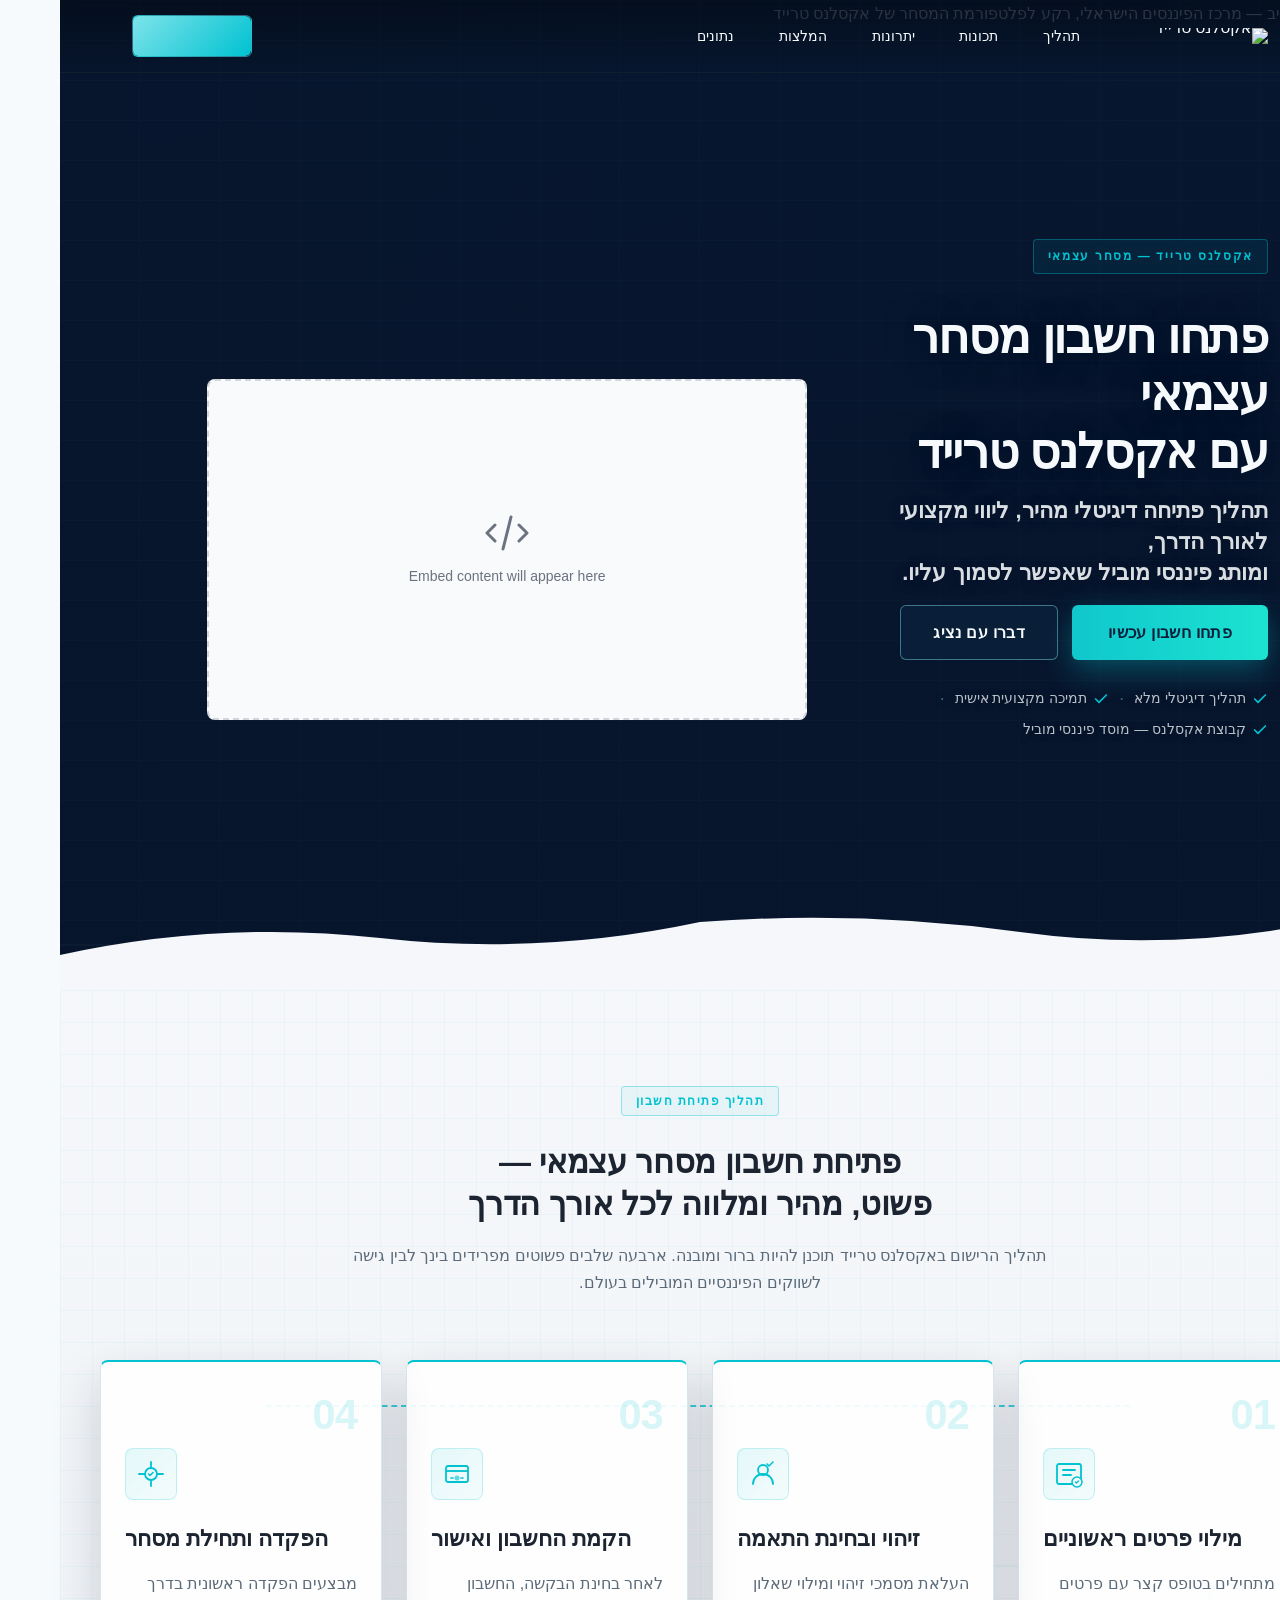
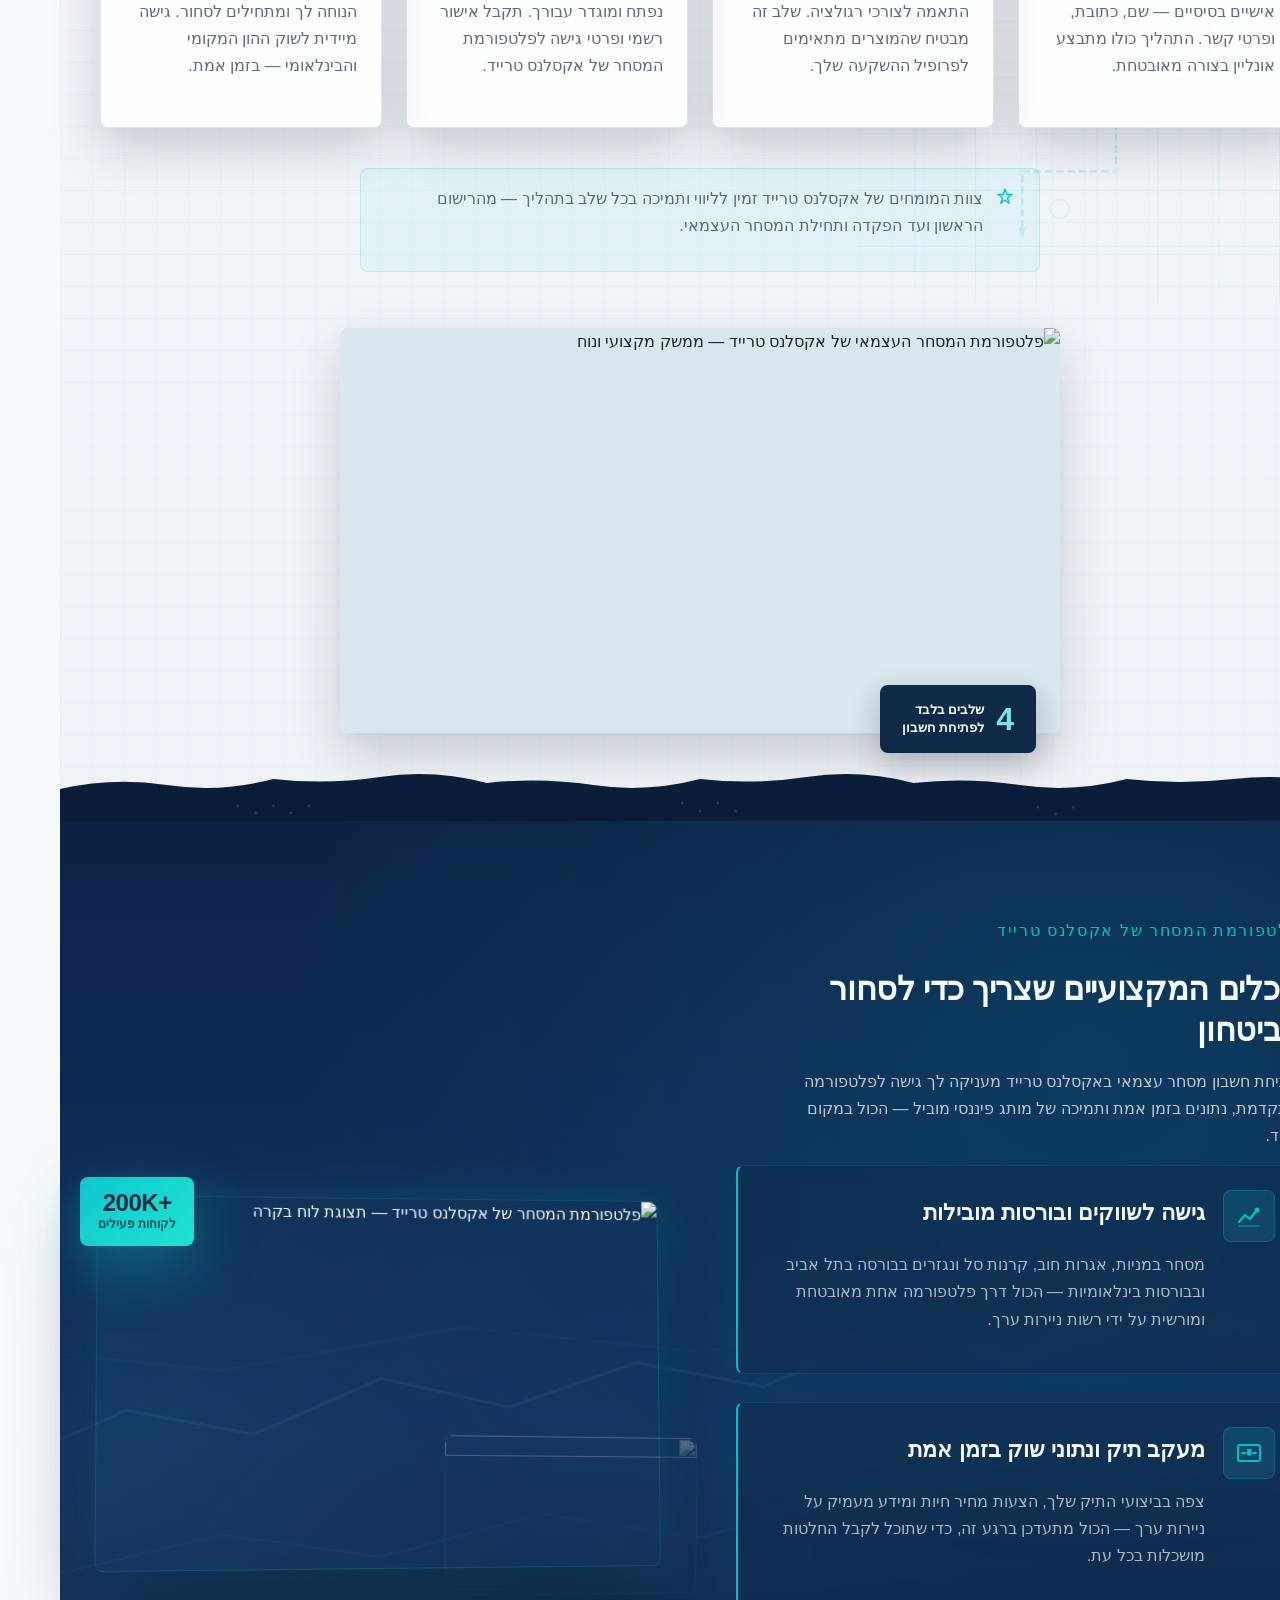
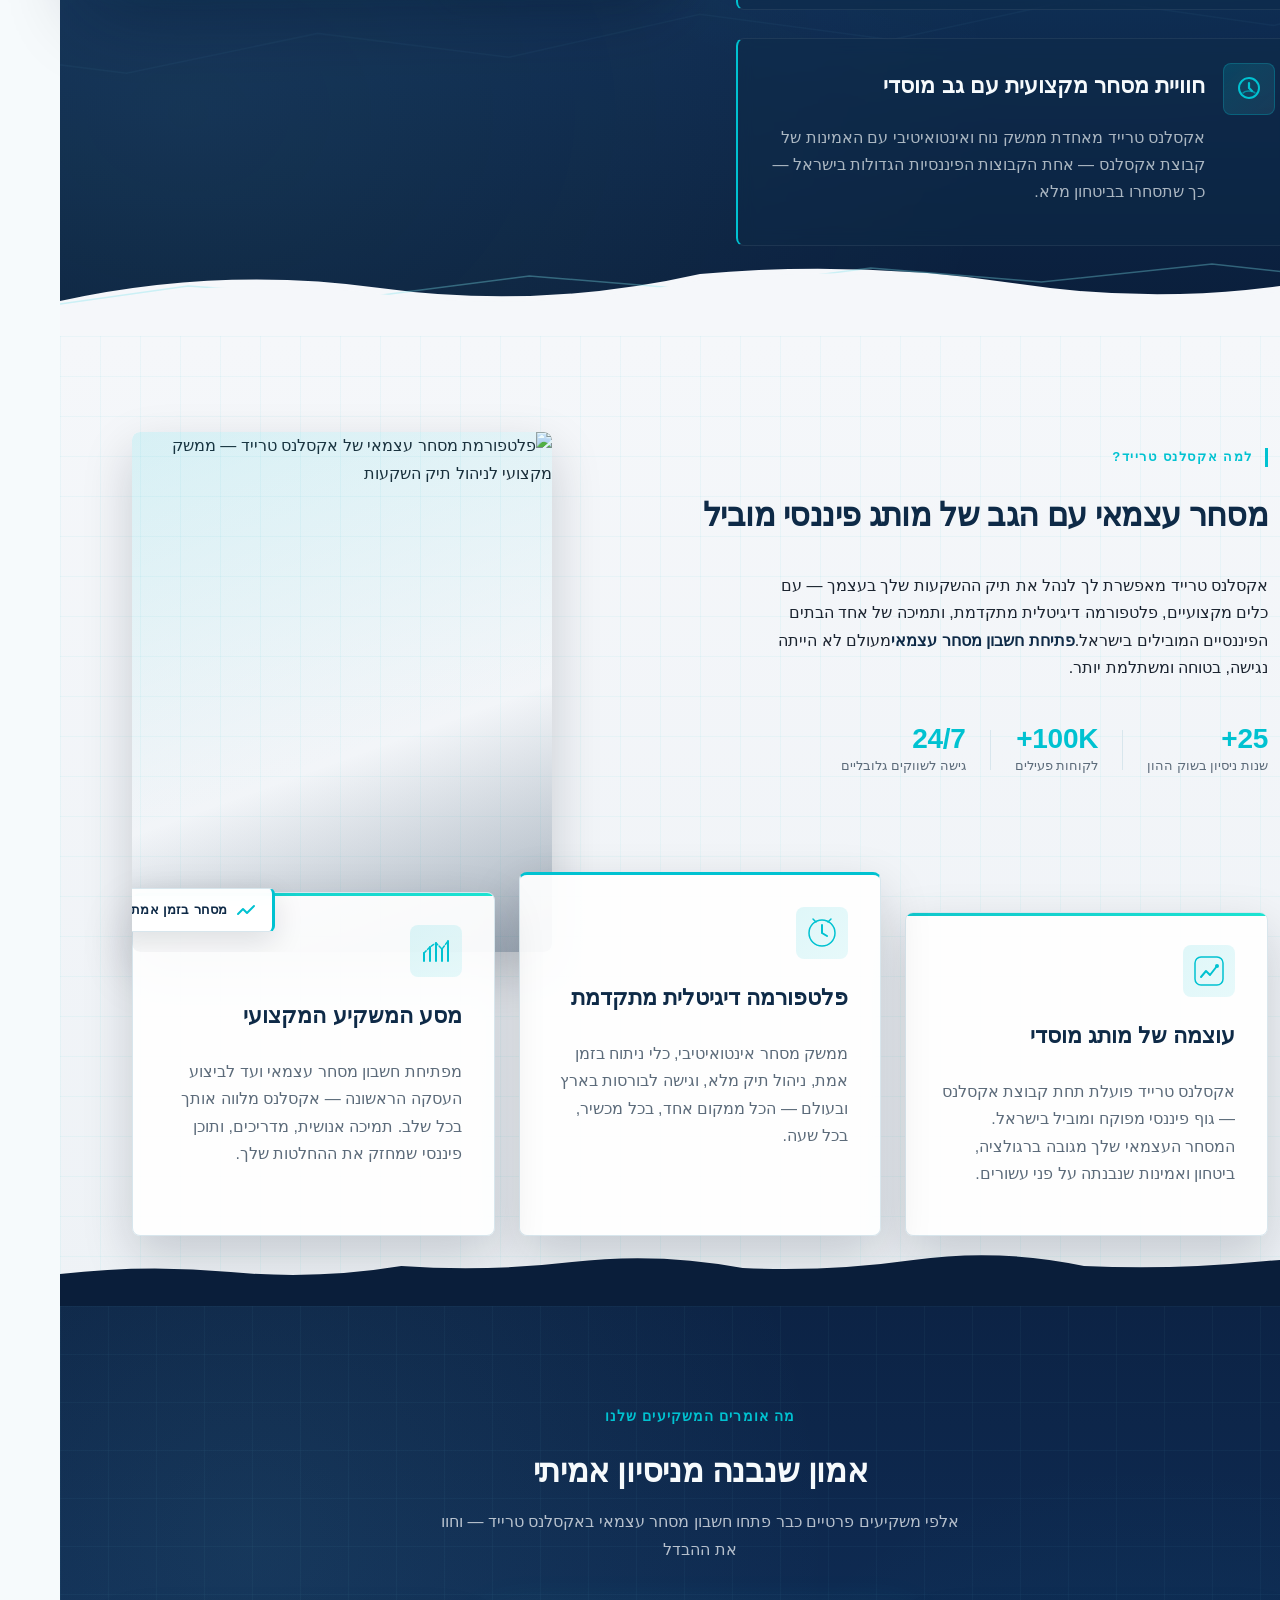
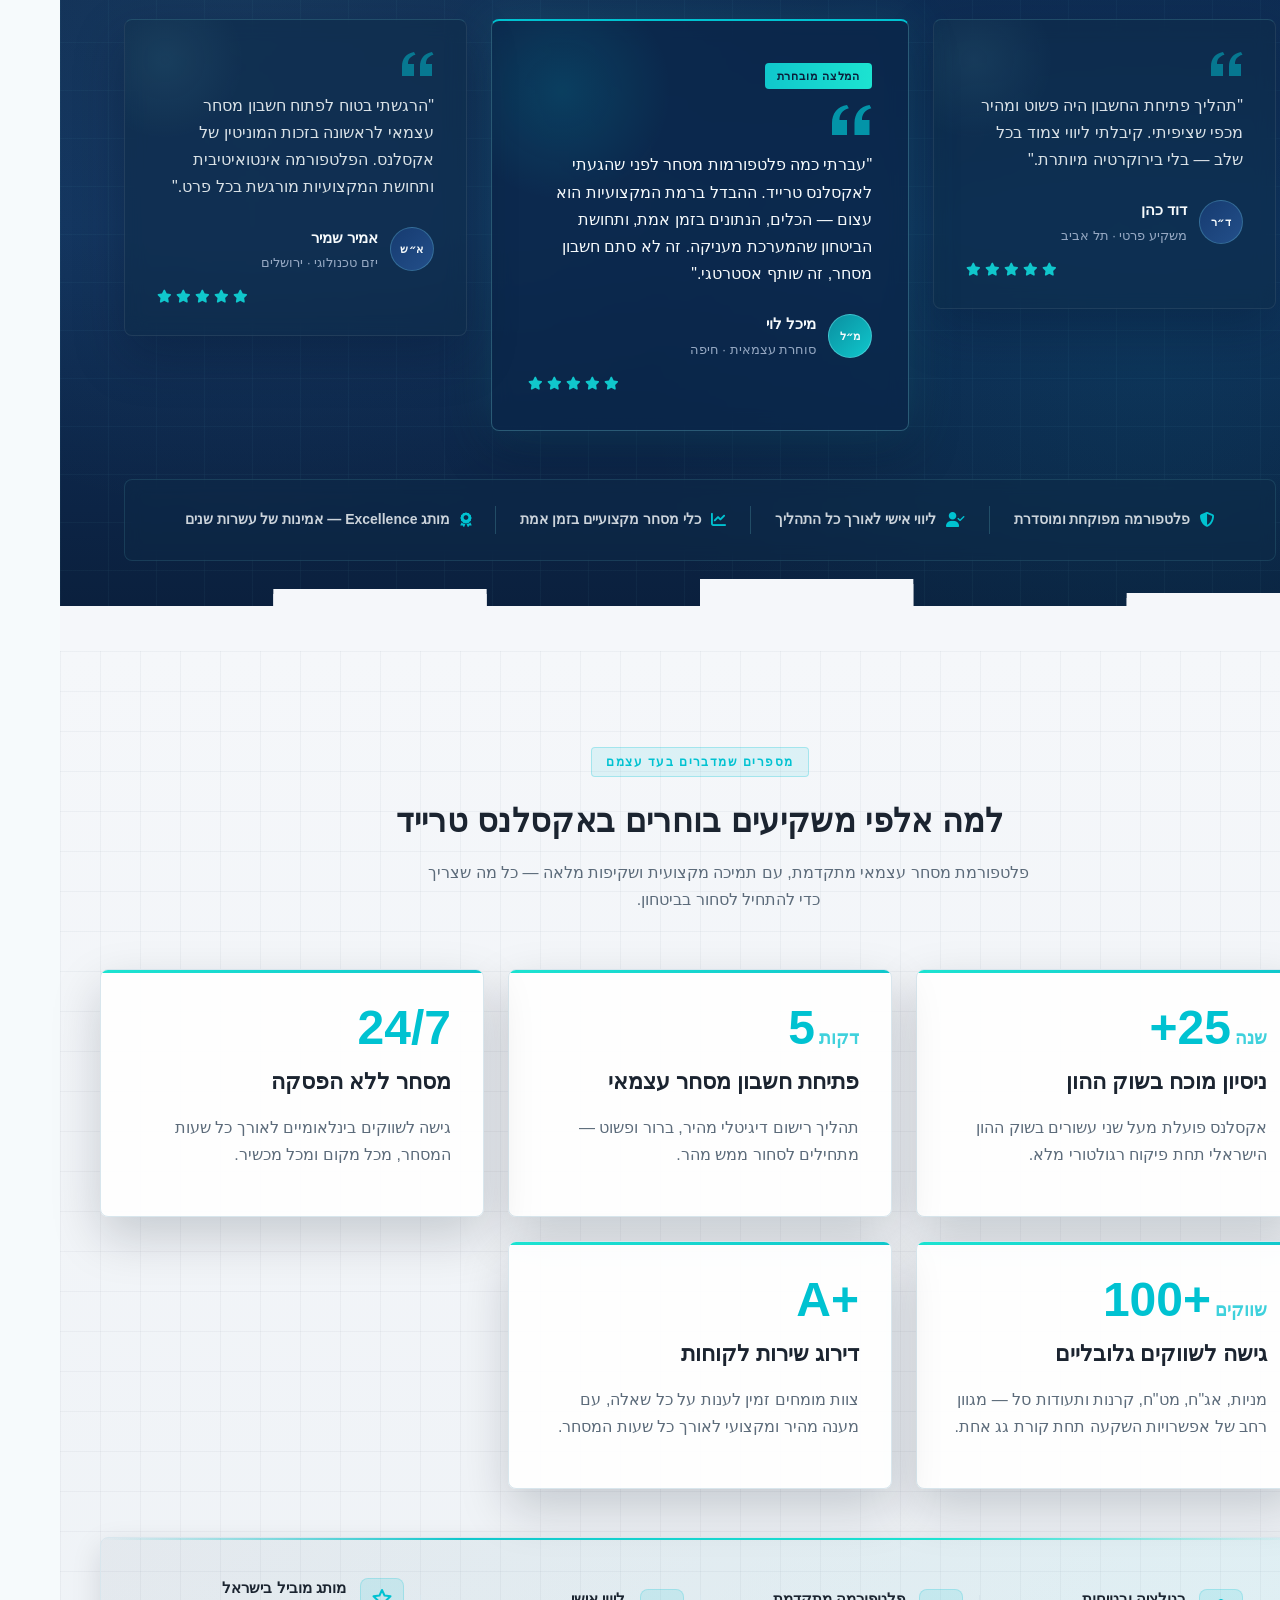
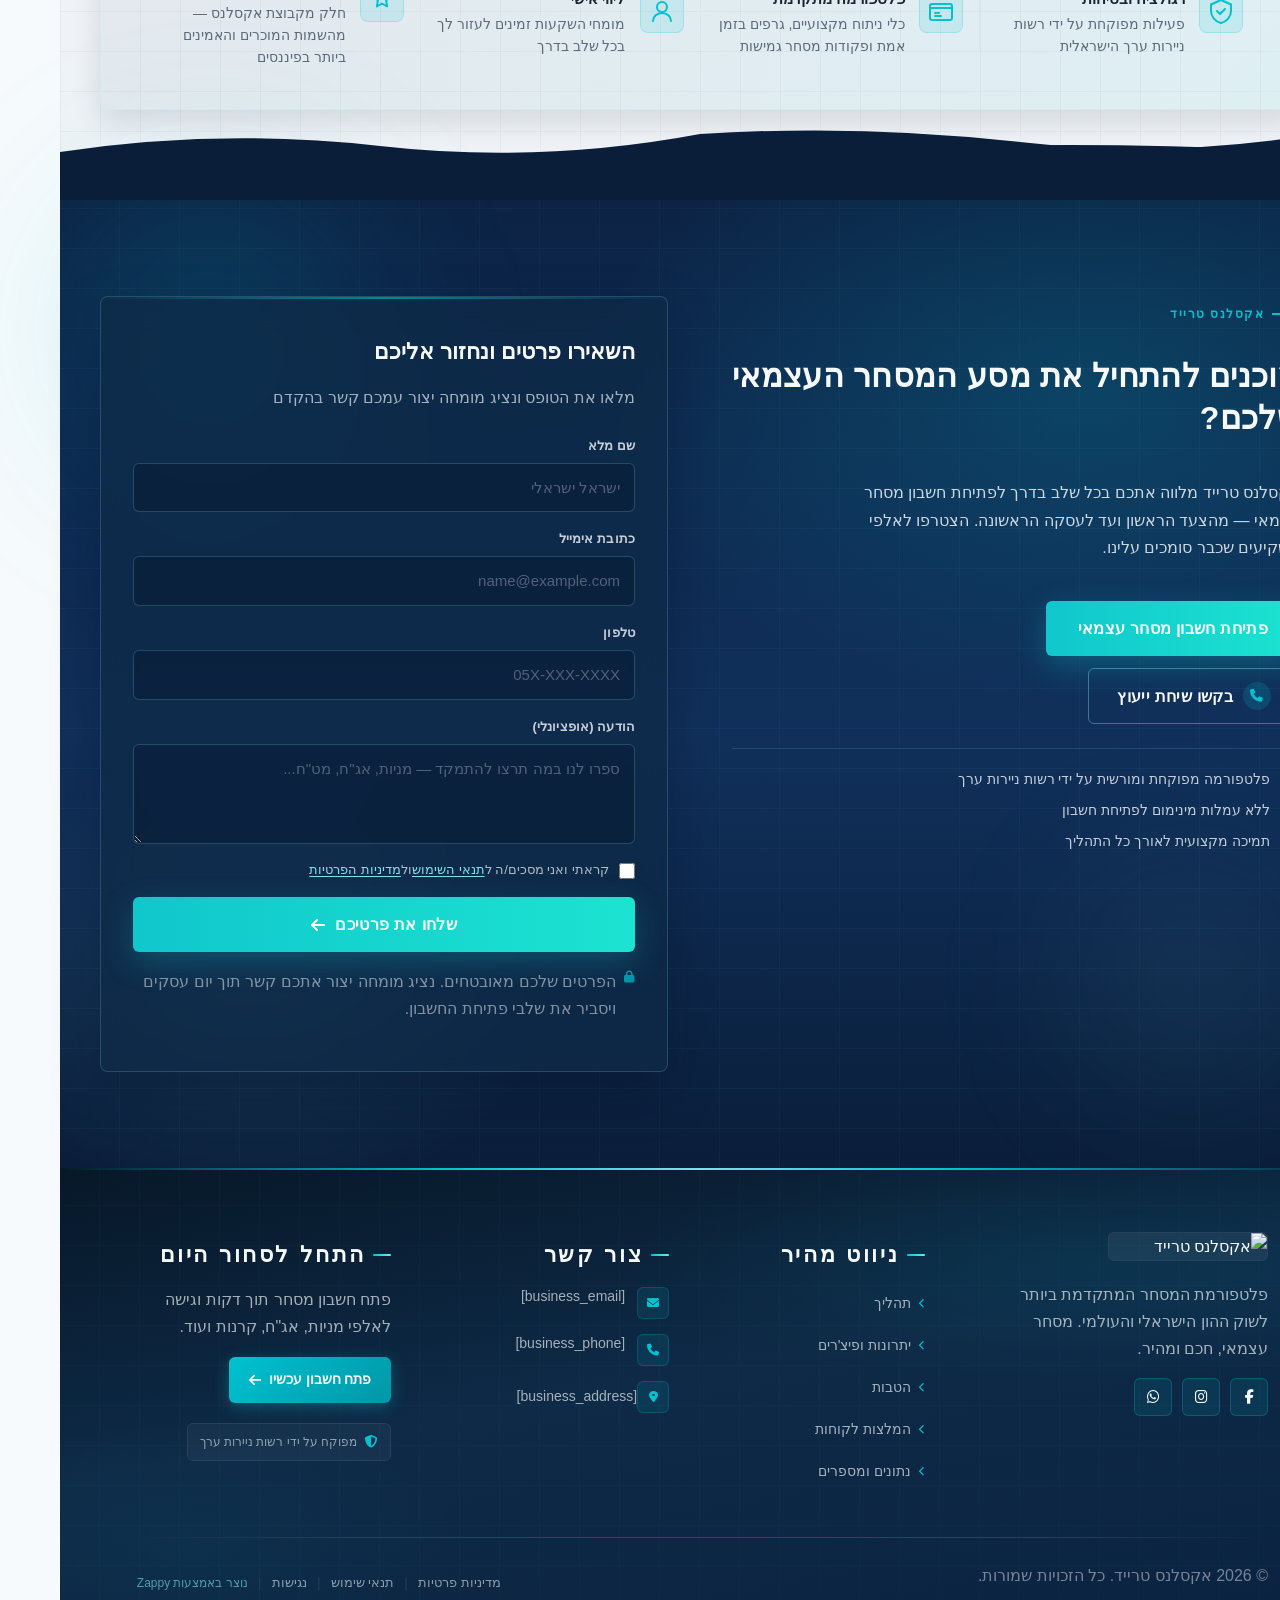
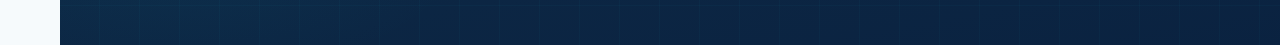
==== commit 0ee511d5: "Background sync: Progressive GitHub Sync" ====
--- a/public/index.html
+++ b/public/index.html
@@ -1 +1 @@
-<!doctype html><html dir="rtl" lang="he"><head><meta charset="UTF-8"><meta content="width=device-width,initial-scale=1" name="viewport"><meta content="index, follow" name="robots"><title>פתיחת חשבון מסחר עצמאי — אקסלנס טרייד</title><meta content="Excellence Trade (Xnes) is a leading Israeli self-directed trading platform under the Excellence brand. The landing page is designed to guide new users through " name="description"><meta content="פתיחת חשבון מסחר עצמאי, אקסלנס טרייד, פתיחת חשבון מסחר עצמאי, אקסלנס טרייד פתיחת חשבון" name="keywords"><link href="/assets/favicon.ico" rel="icon" type="image/x-icon"><link href="/assets/favicon-16x16.png" rel="icon" type="image/png" sizes="16x16"><link href="/assets/favicon-32x32.png" rel="icon" type="image/png" sizes="32x32"><link href="/assets/favicon-48x48.png" rel="icon" type="image/png" sizes="48x48"><link href="/assets/favicon-192x192.png" rel="icon" type="image/png" sizes="192x192"><link href="/assets/favicon-512x512.png" rel="icon" type="image/png" sizes="512x512"><link href="/assets/apple-touch-icon.png" rel="apple-touch-icon"><script>!function(){"use strict";var t="91805e69-9a18-4a18-b929-80212815d989",e="https://api.zappy5.com/api/analytics/track",a=18e5,n=2592e6,o=!0,i=!0,r=!0;var s=function(){var e="zappy_visitor_"+t,a=null;try{if(a=localStorage.getItem(e)){var o=JSON.parse(a),i=Date.now();if(i-o.created<n)return o.lastSeen=i,localStorage.setItem(e,JSON.stringify(o)),o.id}}catch(t){console.warn("Zappy Analytics: LocalStorage not available")}var r="zv_"+Date.now()+"_"+Math.random().toString(36).substr(2,9);try{localStorage.setItem(e,JSON.stringify({id:r,created:Date.now(),lastSeen:Date.now()}))}catch(t){}return r}(),c=function(){var e="zappy_session_"+t,n=null;try{if(n=sessionStorage.getItem(e)){var o=JSON.parse(n),i=Date.now();if(i-o.timestamp<a)return o.timestamp=i,sessionStorage.setItem(e,JSON.stringify(o)),o.id}}catch(t){console.warn("Zappy Analytics: SessionStorage not available")}var r="zs_"+Date.now()+"_"+Math.random().toString(36).substr(2,9);try{sessionStorage.setItem(e,JSON.stringify({id:r,timestamp:Date.now()}))}catch(t){}return r}();function l(a,n){n=n||{};var o={website_id:t,event_type:a,page_path:window.location.pathname,referrer:document.referrer||"direct",visitor_id:s,session_id:c,metadata:n};if(navigator.sendBeacon){var i=new Blob([JSON.stringify(o)],{type:"application/json"});navigator.sendBeacon(e,i)}else fetch(e,{method:"POST",headers:{"Content-Type":"application/json"},body:JSON.stringify(o),keepalive:!0}).catch(function(t){console.warn("Zappy Analytics: Failed to track event",t)})}o&&l("pageview",{title:document.title,url:window.location.href}),i&&document.addEventListener("click",function(t){var e=t.target;if("BUTTON"===e.tagName||e.closest("button")){var a="BUTTON"===e.tagName?e:e.closest("button");l("click",{element:"button",text:a.textContent.trim().substring(0,100),id:a.id||null,class:a.className||null})}else if("A"===e.tagName||e.closest("a")){var n="A"===e.tagName?e:e.closest("a");l("navigation",{element:"link",text:n.textContent.trim().substring(0,100),href:n.href,external:n.hostname!==window.location.hostname})}},!0),r&&document.addEventListener("submit",function(t){var e=t.target;l("form_submit",{form_id:e.id||null,form_name:e.name||null,form_action:e.action||null,form_method:e.method||"GET"})},!0);var d=Date.now();window.addEventListener("beforeunload",function(){l("page_unload",{time_on_page:Math.floor((Date.now()-d)/1e3),page_path:window.location.pathname})}),window.zappyAnalytics={track:l,getVisitorId:function(){return s},getSessionId:function(){return c}}}()</script><meta content="פתיחת חשבון מסחר עצמאי — אקסלנס טרייד" property="og:title"><meta content="Excellence Trade (Xnes) is a leading Israeli self-directed trading platform under the Excellence brand. The landing page is designed to guide new users through " property="og:description"><meta content="website" property="og:type"><meta content="he_IL" property="og:locale"><meta content="summary_large_image" name="twitter:card"><meta content="פתיחת חשבון מסחר עצמאי — אקסלנס טרייד" name="twitter:title"><meta content="Excellence Trade (Xnes) is a leading Israeli self-directed trading platform under the Excellence brand. The landing page is designed to guide new users through " name="twitter:description"><link href="https://cdnjs.cloudflare.com/ajax/libs/font-awesome/6.4.0/css/all.min.css" rel="stylesheet"><link href="/assets/favicon.ico" rel="icon" type="image/x-icon"><link href="/assets/favicon-16x16.png" rel="icon" type="image/png" sizes="16x16"><link href="/assets/favicon-32x32.png" rel="icon" type="image/png" sizes="32x32"><link href="/assets/favicon-48x48.png" rel="icon" type="image/png" sizes="48x48"><link href="/assets/favicon-192x192.png" rel="icon" type="image/png" sizes="192x192"><link href="/assets/favicon-512x512.png" rel="icon" type="image/png" sizes="512x512"><link href="/assets/apple-touch-icon.png" rel="apple-touch-icon"><link href="https://cdn.jsdelivr.net/npm/vanilla-cookieconsent@3/dist/cookieconsent.css" rel="stylesheet"><script src="https://cdn.jsdelivr.net/npm/vanilla-cookieconsent@3/dist/cookieconsent.umd.js"></script><script src="https://cdn.jsdelivr.net/gh/mickidum/acc_toolbar/acctoolbar/acctoolbar.min.js"></script><link href="/styles.css" rel="stylesheet"><style id="zappy-dropdown-submenu-styles">#navMenu li:has(.sub-menu),.nav-menu li:has(.sub-menu),.navbar li:has(.sub-menu),nav li:has(.sub-menu){position:relative}#navMenu .sub-menu,.nav-menu .sub-menu,.navbar .sub-menu,nav .sub-menu{display:block!important;position:absolute!important;top:100%;left:0;min-width:220px;background:#fff;border-radius:8px;box-shadow:0 8px 25px rgba(0,0,0,.15);padding:8px 0;opacity:0;visibility:hidden;transform:translateY(10px);transition:all .3s ease;z-index:1000;list-style:none;pointer-events:none}#navMenu li:hover>.sub-menu,.nav-menu li:hover>.sub-menu,.navbar li:hover>.sub-menu,nav li:hover>.sub-menu{opacity:1!important;visibility:visible!important;transform:translateY(0)!important;pointer-events:auto!important}.sub-menu li{list-style:none;margin:0;padding:0}.sub-menu a{display:block!important;padding:10px 16px!important;color:var(--text-dark,#333)!important;font-weight:500;text-decoration:none;white-space:nowrap;transition:background-color .2s}.sub-menu a:hover{background-color:#f5f5f5}[dir=rtl] .nav-menu .sub-menu,[dir=rtl] .navbar .sub-menu,[dir=rtl] nav .sub-menu,html[lang=ar] .nav-menu .sub-menu,html[lang=ar] .navbar .sub-menu,html[lang=ar] nav .sub-menu,html[lang=he] .nav-menu .sub-menu,html[lang=he] .navbar .sub-menu,html[lang=he] nav .sub-menu{left:auto!important;right:0!important}.sub-menu:empty,.sub-menu:not(:has(li)),.sub-menu:not(:has(li:not(.zappy-hidden-menu-item))){display:none!important;opacity:0!important;visibility:hidden!important;pointer-events:none!important}li:has(.menu-group-title):hover>.sub-menu{opacity:1!important;visibility:visible!important;transform:translateY(0)!important;pointer-events:auto!important}#navMenu>li>.menu-group-title,.nav-menu>li>.menu-group-title{display:inline-block;padding:.5rem 1rem;cursor:default;user-select:none}@media (max-width:768px){#navMenu .sub-menu,.nav-menu .sub-menu,.navbar .sub-menu,nav .sub-menu{position:static!important;transform:none!important;box-shadow:none!important;background:0 0!important;max-height:0;overflow:hidden;opacity:0;visibility:hidden;transition:max-height .3s ease,opacity .3s ease;padding:0!important;border-radius:0!important}.sub-menu.mobile-expanded{max-height:500px!important;opacity:1!important;visibility:visible!important;padding:8px 0 8px 16px!important}[dir=rtl] .sub-menu.mobile-expanded,html[lang=he] .sub-menu.mobile-expanded{padding:8px 16px 8px 0!important}#navMenu li:hover>.sub-menu,.nav-menu li:hover>.sub-menu,.navbar li:hover>.sub-menu,nav li:hover>.sub-menu{opacity:0;visibility:hidden;pointer-events:none}#navMenu li>.sub-menu.mobile-expanded,.nav-menu li>.sub-menu.mobile-expanded,.navbar li>.sub-menu.mobile-expanded,nav li>.sub-menu.mobile-expanded{opacity:1!important;visibility:visible!important;pointer-events:auto!important}#navMenu li:has(.sub-menu),.nav-menu li:has(.sub-menu),.navbar li:has(.sub-menu),nav li:has(.sub-menu){display:flex!important;flex-wrap:wrap!important;align-items:center!important;position:relative!important;min-height:44px!important}#navMenu li:has(.sub-menu)>a,.nav-menu li:has(.sub-menu)>a,.navbar li:has(.sub-menu)>a,nav li:has(.sub-menu)>a{flex:1!important;min-width:0!important}#navMenu li:has(.sub-menu)>.menu-group-title,.nav-menu li:has(.sub-menu)>.menu-group-title,.navbar li:has(.sub-menu)>.menu-group-title,nav li:has(.sub-menu)>.menu-group-title{flex:1!important;min-width:0!important;padding:0!important;line-height:inherit!important}#navMenu li:has(.sub-menu)>.sub-menu,.nav-menu li:has(.sub-menu)>.sub-menu,.navbar li:has(.sub-menu)>.sub-menu,nav li:has(.sub-menu)>.sub-menu{flex-basis:100%!important;width:100%!important}#navMenu li:has(.sub-menu)>a [class*=arrow],#navMenu li:has(.sub-menu)>a [class*=chevron],.nav-menu li:has(.sub-menu)>a .fa-angle-down,.nav-menu li:has(.sub-menu)>a .fa-chevron-down,.nav-menu li:has(.sub-menu)>a [class*=arrow],.nav-menu li:has(.sub-menu)>a [class*=chevron],nav li:has(.sub-menu)>a [class*=arrow],nav li:has(.sub-menu)>a [class*=chevron]{display:none!important;visibility:hidden!important}.mobile-submenu-toggle{display:flex!important;align-items:center!important;justify-content:center!important;width:44px!important;height:auto!important;background:0 0!important;border:none!important;cursor:pointer!important;color:var(--text-dark)!important;position:static!important;flex-shrink:0!important;align-self:stretch!important;z-index:2!important;padding:0!important;margin:0!important}.mobile-submenu-toggle::after{content:''!important;width:0!important;height:0!important;border-left:6px solid transparent!important;border-right:6px solid transparent!important;border-top:7px solid currentColor!important;transition:transform .3s ease!important}.mobile-submenu-toggle.expanded::after{transform:rotate(180deg)!important}.sub-menu a{padding:10px 0!important;display:block!important;color:var(--text-dark)!important}.navbar .sub-menu li a,.zappy-products-dropdown .sub-menu a,nav.navbar .sub-menu li a{color:var(--text-dark)!important}}@media (min-width:769px){.mobile-submenu-toggle{display:none!important}}</style><style id="mobile-lang-menu-deployed-css">@media (max-width:768px){.lang-switcher,.nav-container .lang-switcher,.nav-cta-container .lang-switcher,.nav-ecommerce-icons .lang-switcher,.nav-icons-left .lang-switcher,.navbar .lang-switcher,.navbar .nav-cta-container .lang-switcher{display:none!important}.mobile-lang-menu{width:100%;border-top:1px solid rgba(128,128,128,.2);padding:8px 0 0 0;margin-top:8px}.mobile-lang-toggle{display:flex!important;align-items:center;justify-content:space-between;width:100%;padding:12px 16px;background:0 0;border:none;cursor:pointer;font-size:15px;color:inherit;font-family:inherit}.mobile-lang-toggle::after{content:'';display:inline-block;width:8px;height:8px;border-right:2px solid currentColor;border-bottom:2px solid currentColor;transform:rotate(45deg);transition:transform .3s ease;margin-left:8px}.mobile-lang-toggle.expanded::after{transform:rotate(-135deg)}.mobile-lang-options{max-height:0;overflow:hidden;transition:max-height .3s ease}.mobile-lang-options.expanded{max-height:300px}.mobile-lang-option{display:flex!important;align-items:center;gap:10px;padding:10px 24px;text-decoration:none;color:inherit;font-size:14px;font-family:inherit}.mobile-lang-option:hover{background:rgba(128,128,128,.1)}.mobile-lang-option.active{font-weight:600;opacity:.7;pointer-events:none}.mobile-lang-option img{width:20px;height:20px;border-radius:50%}}@media (min-width:769px){.mobile-lang-menu{display:none!important}}</style><style id="zappy-widget-visibility">#mic-access-tool-box,#mic-access-tool-general-button,#mic-init-access-tool #mic-access-tool-box,#mic-init-access-tool #mic-access-tool-general-button,#mic-init-access-tool .mic-access-tool-general-button,._access-icon,._access-menu,.mic-access-tool-box,.mic-access-tool-general-button,div[id*=mic-access-tool-box]{display:none!important;visibility:hidden!important;opacity:0!important;pointer-events:none!important}</style></head><body><nav class="navbar" dir="rtl"><button class="mobile-toggle" aria-label="Menu" id="mobileToggle"><svg viewbox="0 0 24 24" fill="none" height="24" width="24" class="hamburger-icon"><path d="M3 12h18M3 6h18M3 18h18" stroke="currentColor" stroke-width="2" stroke-linecap="round"></path></svg><svg viewbox="0 0 24 24" fill="none" height="24" width="24" class="close-icon" style="display:none"><path d="M18 6L6 18M6 6l12 12" stroke="currentColor" stroke-width="2" stroke-linecap="round"></path></svg></button><button class="phone-header-btn" aria-label="Call" data-phone=""><svg viewbox="0 0 24 24" fill="currentColor" height="20" width="20"><path d="M22 16.92v3a2 2 0 0 1-2.18 2 19.79 19.79 0 0 1-8.63-3.07 19.5 19.5 0 0 1-6-6 19.79 19.79 0 0 1-3.07-8.67A2 2 0 0 1 4.11 2h3a2 2 0 0 1 2 1.72 12.84 12.84 0 0 0 .7 2.81 2 2 0 0 1-.45 2.11L8.09 9.91a16 16 0 0 0 6 6l1.27-1.27a2 2 0 0 1 2.11-.45 12.84 12.84 0 0 0 2.81.7A2 2 0 0 1 22 16.92z"></path></svg></button><div class="nav-container"><div class="nav-right-group"><div class="nav-brand"><a href="/" class="logo-link"><img alt="אקסלנס טרייד" src="/assets/business-logo.webp" class="logo"></a></div><ul class="nav-menu" id="navMenu"><li><a href="#process">תהליך</a></li><li><a href="#features">תכונות</a></li><li><a href="#benefits">יתרונות</a></li><li><a href="#testimonials">המלצות</a></li><li><a href="#stats">נתונים</a></li></ul></div><div class="nav-cta-container"><a href="#cta" class="nav-cta-btn">צור קשר</a></div></div></nav><script>window.addEventListener("load",function(){const e=document.querySelector(".navbar, nav, header");if(!e)return void console.log("[Navbar] Navbar element not found");let t=document.getElementById("mobileToggle")||document.querySelector(".mobile-toggle")||document.querySelector(".hamburger")||document.querySelector(".hamburger-menu")||document.querySelector(".menu-toggle")||document.querySelector(".burger-menu")||document.querySelector('[aria-label="Menu"]')||document.querySelector('[aria-label="תפריט"]');const o=document.querySelector(".phone-header-btn"),n=window.getComputedStyle(e);let r=n.backgroundColor;if(console.log("[Navbar] Initial navbar background:",r),"transparent"===r||"rgba(0, 0, 0, 0)"===r||r.startsWith("rgba")&&r.includes(", 0)")){const e=n.backgroundImage;if(e&&"none"!==e)console.log("[Navbar] Navbar has background image/gradient, using dark text"),r="rgb(240, 240, 240)";else{const e=window.getComputedStyle(document.body).backgroundColor;console.log("[Navbar] Navbar transparent, using body background:",e),r=e}}const i=r.match(/\d+/g);if(i&&i.length>=3){const e=(.299*parseInt(i[0])+.587*parseInt(i[1])+.114*parseInt(i[2]))/255;console.log("[Navbar] Mobile button colors preserved from Claude CSS (luminance:",e.toFixed(2)+")");const n=document.createElement("style");n.id="zappy-mobile-nav-fix";document.documentElement.lang;document.documentElement.dir,n.textContent='\n        /* Hide mobile buttons on desktop, show only on mobile */\n        @media (min-width: 769px) {\n          .mobile-toggle,\n          .phone-header-btn {\n            display: none !important;\n          }\n        }\n        \n        /* Show and position mobile buttons correctly on mobile */\n        @media (max-width: 768px) {\n          .mobile-toggle,\n          .phone-header-btn {\n            position: absolute !important;\n            top: 50% !important;\n            transform: translateY(-50%) !important;\n            z-index: 1001 !important;\n            display: flex !important;\n            align-items: center !important;\n            justify-content: center !important;\n            width: 36px !important;\n            height: 36px !important;\n            border-radius: 50% !important;\n            border: none !important;\n            cursor: pointer !important;\n            padding: 6px !important;\n            background: none !important;\n            color: var(--nav-text, var(--text-dark)) !important;\n          }\n          \n          /* LTR positioning (default): hamburger LEFT, phone RIGHT */\n          html:not([dir="rtl"]):not([lang="he"]):not([lang="ar"]) .mobile-toggle,\n          html[dir="ltr"] .mobile-toggle {\n            left: 12px !important;\n            right: auto !important;\n          }\n          html:not([dir="rtl"]):not([lang="he"]):not([lang="ar"]) .phone-header-btn,\n          html[dir="ltr"] .phone-header-btn {\n            right: 12px !important;\n            left: auto !important;\n          }\n          \n          /* RTL positioning: hamburger RIGHT, phone LEFT */\n          html[dir="rtl"] .mobile-toggle,\n          html[lang="he"] .mobile-toggle,\n          html[lang="ar"] .mobile-toggle {\n            right: 12px !important;\n            left: auto !important;\n          }\n          html[dir="rtl"] .phone-header-btn,\n          html[lang="he"] .phone-header-btn,\n          html[lang="ar"] .phone-header-btn {\n            left: 12px !important;\n            right: auto !important;\n          }\n          \n          /* CRITICAL: Ensure nav-container has min-height on mobile */\n          /* All children are positioned absolutely/fixed on mobile, so height:auto collapses to 0 */\n          .nav-container {\n            min-height: 70px !important;\n            position: relative !important;\n          }\n          \n          /* Ensure SVG icons are properly sized and inherit color */\n          .mobile-toggle svg,\n          .phone-header-btn svg {\n            width: 24px !important;\n            height: 24px !important;\n            /* Don\'t force display - let JavaScript control hamburger/close toggle */\n          }\n          \n          /* Reset nav-cta-container on mobile - remove desktop box-shadow/padding */\n          /* that creates a visible ghost box when CTA button is hidden */\n          .nav-cta-container {\n            box-shadow: none !important;\n            padding: 0 !important;\n          }\n          \n          /* Hide nav-cta-container entirely on mobile when there\'s no lang-switcher */\n          /* (only the CTA button is inside, and it\'s hidden on mobile) */\n          .nav-cta-container:not(:has(.lang-switcher)) {\n            display: none !important;\n          }\n          \n          /* CRITICAL: Prevent hero image fade gradient from bleeding over headline text */\n          /* The .image-fade-gradient has bottom: -30px (extends below parent) */\n          /* On mobile stacked layout, this overlaps the h1 text below the image */\n          .hero-image-column {\n            overflow: hidden !important;\n          }\n          .image-fade-gradient {\n            bottom: 0 !important;\n          }\n          \n          /* Hide desktop language switcher on mobile - hamburger menu handles it */\n          /* High specificity to override stored CSS */\n          .lang-switcher,\n          .nav-cta-container .lang-switcher,\n          .nav-container .lang-switcher,\n          .navbar .lang-switcher,\n          .navbar .nav-cta-container .lang-switcher {\n            display: none !important;\n          }\n        }\n      ';const r=document.getElementById("zappy-mobile-nav-fix");r&&r.remove(),document.head.appendChild(n),console.log("[Navbar] Critical CSS injected for mobile nav positioning");const l=window.innerWidth<=768;if(t){const e=t.querySelector(".hamburger-icon"),o=t.querySelector(".close-icon");e&&(e.style.setProperty("width","24px","important"),e.style.setProperty("height","24px","important"),e.style.setProperty("display","block","important")),o&&(o.style.setProperty("width","24px","important"),o.style.setProperty("height","24px","important"),o.style.setProperty("display","none","important")),l?(t.style.setProperty("position","absolute","important"),t.style.setProperty("top","50%","important"),t.style.setProperty("transform","translateY(-50%)","important"),t.style.setProperty("z-index","1001","important"),t.style.removeProperty("left"),t.style.removeProperty("right"),console.log("[Navbar] Mobile toggle positioning applied (mobile viewport)")):(t.style.removeProperty("position"),t.style.removeProperty("top"),t.style.removeProperty("transform"),t.style.removeProperty("z-index"),t.style.removeProperty("left"),t.style.removeProperty("right"),console.log("[Navbar] Desktop viewport - cleared mobile toggle inline positioning"))}if(o){const e=o.querySelector("svg");e&&(e.style.width="24px",e.style.height="24px",e.setAttribute("width","24"),e.setAttribute("height","24")),l?(o.style.setProperty("position","absolute","important"),o.style.setProperty("top","50%","important"),o.style.setProperty("transform","translateY(-50%)","important"),o.style.setProperty("z-index","1001","important"),o.style.removeProperty("left"),o.style.removeProperty("right"),console.log("[Navbar] Phone button positioning applied (mobile viewport)")):(o.style.removeProperty("position"),o.style.removeProperty("top"),o.style.removeProperty("transform"),o.style.removeProperty("z-index"),o.style.removeProperty("left"),o.style.removeProperty("right"),console.log("[Navbar] Desktop viewport - cleared phone button inline positioning"))}}else console.log("[Navbar] Could not parse background color:",r);t=document.getElementById("mobileToggle")||document.querySelector(".mobile-toggle")||document.querySelector(".hamburger")||document.querySelector(".hamburger-menu")||document.querySelector(".menu-toggle")||document.querySelector(".burger-menu")||document.querySelector('[aria-label="Menu"]')||document.querySelector('[aria-label="תפריט"]');const l=document.getElementById("navMenu")||document.querySelector(".nav-menu")||document.querySelector(".nav-links")||document.querySelector("nav ul:not(.submenu)");if(!t||!l)return void console.log("[Navbar] Mobile toggle or menu not found:",{toggle:!!t,menu:!!l});l.id||(l.id="navMenu"),console.log("[Navbar] Initializing mobile menu...");const a=t.cloneNode(!0);t.parentNode.replaceChild(a,t),a.addEventListener("click",function(e){e.preventDefault(),e.stopPropagation();const t=this.querySelector(".hamburger-icon"),o=this.querySelector(".close-icon");l.classList.contains("active")?(l.classList.remove("active"),t&&t.style.setProperty("display","block","important"),o&&o.style.setProperty("display","none","important"),document.body.style.overflow="",console.log("[Navbar] Menu closed")):(l.classList.add("active"),t&&t.style.setProperty("display","none","important"),o&&o.style.setProperty("display","block","important"),document.body.style.overflow="hidden",console.log("[Navbar] Menu opened"))}),l.querySelectorAll("a").forEach(function(e){e.addEventListener("click",function(){if("#"===this.getAttribute("href"))return;const e=a.querySelector(".hamburger-icon"),t=a.querySelector(".close-icon");l.classList.remove("active"),e&&e.style.setProperty("display","block","important"),t&&t.style.setProperty("display","none","important"),document.body.style.overflow="",console.log("[Navbar] Menu closed (link clicked)")})});var s=l.querySelectorAll(".dropdown-toggle");s.forEach(function(e){e.addEventListener("click",function(e){e.preventDefault(),e.stopPropagation();var t=this.closest(".nav-dropdown");t&&(t.parentNode.querySelectorAll(".nav-dropdown.open").forEach(function(e){e!==t&&e.classList.remove("open")}),t.classList.toggle("open"),console.log("[Navbar] Dropdown toggled:",t.classList.contains("open")?"open":"closed"))})}),document.addEventListener("click",function(e){e.target.closest(".nav-dropdown")||document.querySelectorAll(".nav-dropdown.open").forEach(function(e){e.classList.remove("open")})}),console.log("[Navbar] Dropdown handlers initialized for "+s.length+" dropdowns"),o&&o.addEventListener("click",function(){const e=document.querySelectorAll('a[href^="tel:"]'),t=e.length>0?e[0].getAttribute("href").replace("tel:",""):"[business_phone]";window.location.href="tel:"+t,console.log("[Navbar] Phone button clicked")}),console.log("[Navbar] Mobile menu initialized successfully");const p=function(){const e=document.querySelector(".whatsapp-float");e&&(window.innerWidth>=769?(e.style.setProperty("display","none","important"),e.style.setProperty("visibility","hidden","important"),e.style.setProperty("opacity","0","important"),e.style.setProperty("pointer-events","none","important"),console.log("[WhatsApp] Button hidden on desktop")):(e.style.removeProperty("display"),e.style.removeProperty("visibility"),e.style.removeProperty("opacity"),e.style.removeProperty("pointer-events"),console.log("[WhatsApp] Button visible on mobile")))};let c;p(),window.addEventListener("resize",function(){clearTimeout(c),c=setTimeout(p,100)})})</script><main><section class="index-hero-section" data-layout-spec="בית-hero" dir="rtl" id="hero" data-hero-type="fullscreen-scrim"><div class="index-hero-bg"><img alt="תל אביב — מרכז הפיננסים הישראלי, רקע לפלטפורמת המסחר של אקסלנס טרייד" src="/assets/site-index-hero-image-1.webp" data-context="Cinematic dark financial hero image: Tel Aviv business district skyline at dusk/night merged with translucent stock chart lines, candlestick patterns, and turquoise light trails reflecting off glass skyscrapers. Deep navy and midnight blue atmosphere with glowing teal/cyan data overlays. Premium, editorial mood — institutional finance meets modern Israeli capital markets. Wide panoramic composition, 16:9 ratio." data-placeholder="index-hero-image-1" height="900" width="1440" data-hero-bg="true"></div><div class="index-hero-scrim" aria-hidden="true"></div><div class="index-hero-texture" aria-hidden="true"></div><div class="index-hero-container"><div class="index-hero-content"><span class="index-hero-eyebrow">אקסלנס טרייד — מסחר עצמאי</span><h1 class="index-hero-h1">פתחו חשבון מסחר עצמאי<br>עם אקסלנס טרייד</h1><h3 class="index-hero-subtitle">תהליך פתיחה דיגיטלי מהיר, ליווי מקצועי לאורך הדרך,<br>ומותג פיננסי מוביל שאפשר לסמוך עליו.</h3><div class="index-hero-ctas"><a href="#register" class="index-hero-btn-primary">פתחו חשבון עכשיו</a><a href="#contact" class="index-hero-btn-secondary">דברו עם נציג</a></div><div class="index-hero-trust"><span class="index-hero-trust-item"><svg viewbox="0 0 24 24" xmlns="http://www.w3.org/2000/svg" aria-hidden="true" fill="none" data-element-type="icon" data-icon-type="svg" height="16" width="16" stroke="currentColor" stroke-linecap="round" stroke-linejoin="round" stroke-width="2.5"><polyline points="20 6 9 17 4 12"></polyline></svg>תהליך דיגיטלי מלא</span><span class="index-hero-trust-sep" aria-hidden="true">·</span><span class="index-hero-trust-item"><svg viewbox="0 0 24 24" xmlns="http://www.w3.org/2000/svg" aria-hidden="true" fill="none" data-element-type="icon" data-icon-type="svg" height="16" width="16" stroke="currentColor" stroke-linecap="round" stroke-linejoin="round" stroke-width="2.5"><polyline points="20 6 9 17 4 12"></polyline></svg>תמיכה מקצועית אישית</span><span class="index-hero-trust-sep" aria-hidden="true">·</span><span class="index-hero-trust-item"><svg viewbox="0 0 24 24" xmlns="http://www.w3.org/2000/svg" aria-hidden="true" fill="none" data-element-type="icon" data-icon-type="svg" height="16" width="16" stroke="currentColor" stroke-linecap="round" stroke-linejoin="round" stroke-width="2.5"><polyline points="20 6 9 17 4 12"></polyline></svg>קבוצת אקסלנס — מוסד פיננסי מוביל</span></div></div></div><div class="index-hero-divider-wrapper"><svg viewbox="0 0 1440 90" xmlns="http://www.w3.org/2000/svg" aria-hidden="true" data-no-icon-edit="true" preserveaspectratio="none"><line x1="0" x2="1440" y1="45" y2="45" stroke="rgba(125,227,234,0.07)" stroke-width="1"></line><line x1="0" x2="1440" y1="65" y2="65" stroke="rgba(125,227,234,0.05)" stroke-width="1"></line><path d="M0,90 L0,55 Q180,20 360,38 T720,22 Q900,10 1080,32 T1440,18 L1440,90 Z" fill="#F5F7FA"></path></svg></div></section><section class="index-process-section" data-layout-spec="בית-process" dir="rtl" id="process"><div class="index-process-texture" aria-hidden="true"></div><div class="index-process-bg-illustration" aria-hidden="true"><svg viewbox="0 0 520 420" xmlns="http://www.w3.org/2000/svg" aria-hidden="true" fill="none" data-no-icon-edit="true" preserveaspectratio="xMidYMid meet"><g opacity="0.07" stroke="#00C2D1" stroke-width="1.2"><line x1="0" x2="520" y1="60" y2="60"></line><line x1="0" x2="520" y1="120" y2="120"></line><line x1="0" x2="520" y1="180" y2="180"></line><line x1="0" x2="520" y1="240" y2="240"></line><line x1="0" x2="520" y1="300" y2="300"></line><line x1="0" x2="520" y1="360" y2="360"></line><line x1="65" x2="65" y1="0" y2="420"></line><line x1="130" x2="130" y1="0" y2="420"></line><line x1="195" x2="195" y1="0" y2="420"></line><line x1="260" x2="260" y1="0" y2="420"></line><line x1="325" x2="325" y1="0" y2="420"></line><line x1="390" x2="390" y1="0" y2="420"></line><line x1="455" x2="455" y1="0" y2="420"></line></g><g opacity="0.18"><path d="M480,80 L380,80 L380,180 L280,180 L280,280 L180,280 L180,340" stroke="#00C2D1" stroke-width="2.5" fill="none" stroke-dasharray="8 4"></path><circle cx="480" cy="80" r="6" fill="#00C2D1"></circle><circle cx="380" cy="80" r="4" fill="#7DE3EA" opacity="0.7"></circle><circle cx="380" cy="180" r="4" fill="#7DE3EA" opacity="0.7"></circle><circle cx="280" cy="180" r="4" fill="#7DE3EA" opacity="0.7"></circle><circle cx="280" cy="280" r="4" fill="#7DE3EA" opacity="0.7"></circle><circle cx="180" cy="280" r="4" fill="#7DE3EA" opacity="0.7"></circle><polygon fill="#00C2D1" opacity="0.8" points="176,340 184,340 180,352"></polygon></g><circle cx="420" cy="120" r="18" fill="none" opacity="0.12" stroke="#7DE3EA" stroke-width="1.5"></circle><circle cx="420" cy="120" r="8" fill="#00C2D1" opacity="0.1"></circle><circle cx="320" cy="220" r="14" fill="none" opacity="0.1" stroke="#7DE3EA" stroke-width="1.5"></circle><circle cx="220" cy="320" r="10" fill="none" opacity="0.1" stroke="#00C2D1" stroke-width="1.5"></circle></svg></div><div class="index-process-container"><div class="index-process-intro"><span class="index-process-label">תהליך פתיחת חשבון</span><h2 class="index-process-heading">פתיחת חשבון מסחר עצמאי —<br>פשוט, מהיר ומלווה לכל אורך הדרך</h2><p class="index-process-subtext">תהליך הרישום באקסלנס טרייד תוכנן להיות ברור ומובנה. ארבעה שלבים פשוטים מפרידים בינך לבין גישה לשווקים הפיננסיים המובילים בעולם.</p></div><div class="index-process-steps"><div class="index-process-connector" aria-hidden="true"><svg viewbox="0 0 900 4" xmlns="http://www.w3.org/2000/svg" aria-hidden="true" data-no-icon-edit="true" preserveaspectratio="none"><line x1="0" x2="900" y1="2" y2="2" stroke="#00C2D1" stroke-width="1.5" stroke-dasharray="6 4"></line></svg></div><article class="index-process-card"><div class="index-process-step-number">01</div><div class="index-process-card-icon"><svg viewbox="0 0 32 32" xmlns="http://www.w3.org/2000/svg" aria-hidden="true" fill="none" data-element-type="icon" data-icon-type="svg" height="32" width="32"><rect height="20" rx="2" stroke="currentColor" stroke-width="1.8" width="24" x="4" y="6"></rect><path d="M10 12h12M10 17h8" stroke="currentColor" stroke-width="1.8" stroke-linecap="round"></path><circle cx="24" cy="24" r="5" fill="var(--bg-light)" stroke="currentColor" stroke-width="1.5"></circle><path d="M22.5 24l1 1 2-2" stroke="currentColor" stroke-width="1.4" stroke-linecap="round" stroke-linejoin="round"></path></svg></div><h3 class="index-process-card-title">מילוי פרטים ראשוניים</h3><p class="index-process-card-text">מתחילים בטופס קצר עם פרטים אישיים בסיסיים — שם, כתובת, ופרטי קשר. התהליך כולו מתבצע אונליין בצורה מאובטחת.</p></article><article class="index-process-card"><div class="index-process-step-number">02</div><div class="index-process-card-icon"><svg viewbox="0 0 32 32" xmlns="http://www.w3.org/2000/svg" aria-hidden="true" fill="none" data-element-type="icon" data-icon-type="svg" height="32" width="32"><circle cx="16" cy="12" r="5" stroke="currentColor" stroke-width="1.8"></circle><path d="M6 26c0-5.523 4.477-10 10-10s10 4.477 10 10" stroke="currentColor" stroke-width="1.8" stroke-linecap="round"></path><path d="M20 6l2 2 4-4" stroke="currentColor" stroke-width="1.6" stroke-linecap="round" stroke-linejoin="round"></path></svg></div><h3 class="index-process-card-title">זיהוי ובחינת התאמה</h3><p class="index-process-card-text">העלאת מסמכי זיהוי ומילוי שאלון התאמה לצורכי רגולציה. שלב זה מבטיח שהמוצרים מתאימים לפרופיל ההשקעה שלך.</p></article><article class="index-process-card"><div class="index-process-step-number">03</div><div class="index-process-card-icon"><svg viewbox="0 0 32 32" xmlns="http://www.w3.org/2000/svg" aria-hidden="true" fill="none" data-element-type="icon" data-icon-type="svg" height="32" width="32"><rect height="16" rx="2" stroke="currentColor" stroke-width="1.8" width="22" x="5" y="8"></rect><path d="M5 13h22" stroke="currentColor" stroke-width="1.8"></path><circle cx="16" cy="20" r="2.5" fill="currentColor" opacity="0.6"></circle><path d="M10 20h2M20 20h2" stroke="currentColor" stroke-width="1.6" stroke-linecap="round"></path></svg></div><h3 class="index-process-card-title">הקמת החשבון ואישור</h3><p class="index-process-card-text">לאחר בחינת הבקשה, החשבון נפתח ומוגדר עבורך. תקבל אישור רשמי ופרטי גישה לפלטפורמת המסחר של אקסלנס טרייד.</p></article><article class="index-process-card"><div class="index-process-step-number">04</div><div class="index-process-card-icon"><svg viewbox="0 0 32 32" xmlns="http://www.w3.org/2000/svg" aria-hidden="true" fill="none" data-element-type="icon" data-icon-type="svg" height="32" width="32"><path d="M16 4v6M16 22v6M4 16h6M22 16h6" stroke="currentColor" stroke-width="1.8" stroke-linecap="round"></path><circle cx="16" cy="16" r="6" stroke="currentColor" stroke-width="1.8"></circle><path d="M13.5 16l1.5 1.5 3-3" stroke="currentColor" stroke-width="1.6" stroke-linecap="round" stroke-linejoin="round"></path></svg></div><h3 class="index-process-card-title">הפקדה ותחילת מסחר</h3><p class="index-process-card-text">מבצעים הפקדה ראשונית בדרך הנוחה לך ומתחילים לסחור. גישה מיידית לשוק ההון המקומי והבינלאומי — בזמן אמת.</p></article></div><div class="index-process-reassurance"><div class="index-process-reassurance-inner"><span class="index-process-reassurance-icon" aria-hidden="true"><svg viewbox="0 0 20 20" xmlns="http://www.w3.org/2000/svg" fill="none" data-element-type="icon" data-icon-type="svg" height="20" width="20"><path d="M10 2l1.8 5.5H17l-4.6 3.3 1.8 5.5L10 13l-4.2 3.3 1.8-5.5L3 7.5h5.2L10 2z" stroke="currentColor" stroke-width="1.4" stroke-linejoin="round" fill="none"></path></svg></span><p class="index-process-reassurance-text">צוות המומחים של אקסלנס טרייד זמין לליווי ותמיכה בכל שלב בתהליך — מהרישום הראשון ועד הפקדה ותחילת המסחר העצמאי.</p></div></div><div class="index-process-image-wrap"><img alt="פלטפורמת המסחר העצמאי של אקסלנס טרייד — ממשק מקצועי ונוח" src="/assets/site-index-process-image-1.webp" data-context="A clean, modern financial dashboard interface on a laptop screen showing stock charts, portfolio performance graphs, and trading panels in navy and turquoise tones. The image conveys a premium Israeli self-directed trading platform experience. Soft studio lighting, professional editorial feel, minimal background." data-placeholder="index-process-image-1" height="340" width="600" class="index-process-img"><div class="index-process-image-badge"><span class="index-process-badge-num">4</span><span class="index-process-badge-text">שלבים בלבד<br>לפתיחת חשבון</span></div></div></div><div class="index-process-divider-wrapper"><svg viewbox="0 0 1440 80" xmlns="http://www.w3.org/2000/svg" aria-hidden="true" data-no-icon-edit="true" preserveaspectratio="none"><path d="M0,80 L0,48 Q60,36 120,44 T240,38 Q300,44 360,36 T480,42 Q540,36 600,44 T720,38 Q780,44 840,36 T960,42 Q1020,36 1080,44 T1200,38 Q1260,44 1320,38 T1440,44 L1440,80 Z" fill="#0A1E3A"></path><g opacity="0.18"><circle cx="200" cy="65" r="1.5" fill="#7DE3EA"></circle><circle cx="220" cy="72" r="1.5" fill="#7DE3EA"></circle><circle cx="240" cy="65" r="1.5" fill="#7DE3EA"></circle><circle cx="260" cy="72" r="1.5" fill="#7DE3EA"></circle><circle cx="280" cy="65" r="1.5" fill="#7DE3EA"></circle><circle cx="700" cy="62" r="1.5" fill="#7DE3EA"></circle><circle cx="720" cy="70" r="1.5" fill="#7DE3EA"></circle><circle cx="740" cy="62" r="1.5" fill="#7DE3EA"></circle><circle cx="760" cy="70" r="1.5" fill="#7DE3EA"></circle><circle cx="1100" cy="66" r="1.5" fill="#7DE3EA"></circle><circle cx="1120" cy="73" r="1.5" fill="#7DE3EA"></circle><circle cx="1140" cy="66" r="1.5" fill="#7DE3EA"></circle></g></svg></div></section><section class="index-features-section" data-layout-spec="בית-features" dir="rtl" id="features"><div class="index-features-section__bg-texture" aria-hidden="true"><svg viewbox="0 0 1200 700" xmlns="http://www.w3.org/2000/svg" aria-hidden="true" height="100%" width="100%" data-no-icon-edit="true" preserveaspectratio="xMidYMid slice"><polyline points="0,420 80,390 160,405 240,370 320,385 400,350 480,368 560,340 640,355 720,320 800,338 880,305 960,322 1040,290 1120,308 1200,275" fill="none" stroke="rgba(125,227,234,0.06)" stroke-width="2"></polyline><polyline points="0,480 100,460 200,472 300,448 400,462 500,435 600,450 700,422 800,438 900,410 1000,426 1100,398 1200,415" fill="none" stroke="rgba(0,194,209,0.05)" stroke-width="1.5"></polyline><polyline points="0,540 120,520 240,535 360,510 480,525 600,498 720,514 840,488 960,505 1080,478 1200,494" fill="none" stroke="rgba(125,227,234,0.04)" stroke-width="1"></polyline><polyline points="0,350 150,330 300,345 450,318 600,333 750,308 900,325 1050,298 1200,315" fill="none" stroke="rgba(0,194,209,0.04)" stroke-width="1.5"></polyline></svg></div><div class="index-features-section__container"><div class="index-features-section__grid"><div class="index-features-section__content-col"><p class="index-features-section__eyebrow">פלטפורמת המסחר של אקסלנס טרייד</p><h2 class="index-features-section__heading">הכלים המקצועיים שצריך כדי לסחור בביטחון</h2><p class="index-features-section__subtext">פתיחת חשבון מסחר עצמאי באקסלנס טרייד מעניקה לך גישה לפלטפורמה מתקדמת, נתונים בזמן אמת ותמיכה של מותג פיננסי מוביל — הכול במקום אחד.</p><div class="index-features-section__features"><div class="index-features-section__feature-item"><div class="index-features-section__feature-icon"><svg viewbox="0 0 28 28" xmlns="http://www.w3.org/2000/svg" aria-hidden="true" fill="none" data-element-type="icon" data-icon-type="svg" height="28" width="28"><path d="M4 20L10 13L15 17L22 8" stroke="currentColor" stroke-width="2.2" stroke-linecap="round" stroke-linejoin="round"></path><circle cx="22" cy="8" r="2.5" fill="currentColor"></circle><path d="M4 24H24" stroke="currentColor" stroke-width="1.5" stroke-linecap="round" opacity="0.5"></path></svg></div><div class="index-features-section__feature-body"><h3 class="index-features-section__feature-title">גישה לשווקים ובורסות מובילות</h3><p class="index-features-section__feature-text">מסחר במניות, אגרות חוב, קרנות סל ונגזרים בבורסה בתל אביב ובבורסות בינלאומיות — הכול דרך פלטפורמה אחת מאובטחת ומורשית על ידי רשות ניירות ערך.</p></div></div><div class="index-features-section__feature-item"><div class="index-features-section__feature-icon"><svg viewbox="0 0 28 28" xmlns="http://www.w3.org/2000/svg" aria-hidden="true" fill="none" data-element-type="icon" data-icon-type="svg" height="28" width="28"><rect height="16" rx="2" stroke="currentColor" stroke-width="2" width="22" x="3" y="6"></rect><path d="M7 14H10M13 11H16M18 14H21" stroke="currentColor" stroke-width="2" stroke-linecap="round"></path><circle cx="14" cy="14" r="2.5" fill="currentColor"></circle></svg></div><div class="index-features-section__feature-body"><h3 class="index-features-section__feature-title">מעקב תיק ונתוני שוק בזמן אמת</h3><p class="index-features-section__feature-text">צפה בביצועי התיק שלך, הצעות מחיר חיות ומידע מעמיק על ניירות ערך — הכול מתעדכן ברגע זה, כדי שתוכל לקבל החלטות מושכלות בכל עת.</p></div></div><div class="index-features-section__feature-item"><div class="index-features-section__feature-icon"><svg viewbox="0 0 28 28" xmlns="http://www.w3.org/2000/svg" aria-hidden="true" fill="none" data-element-type="icon" data-icon-type="svg" height="28" width="28"><path d="M14 3C8.477 3 4 7.477 4 13s4.477 10 10 10 10-4.477 10-10S19.523 3 14 3Z" stroke="currentColor" stroke-width="2"></path><path d="M14 8v5l3 3" stroke="currentColor" stroke-width="2.2" stroke-linecap="round" stroke-linejoin="round"></path><path d="M8 18s1.5-2 6-2 6 2 6 2" stroke="currentColor" stroke-width="1.5" stroke-linecap="round" opacity="0.6"></path></svg></div><div class="index-features-section__feature-body"><h3 class="index-features-section__feature-title">חוויית מסחר מקצועית עם גב מוסדי</h3><p class="index-features-section__feature-text">אקסלנס טרייד מאחדת ממשק נוח ואינטואיטיבי עם האמינות של קבוצת אקסלנס — אחת הקבוצות הפיננסיות הגדולות בישראל — כך שתסחרו בביטחון מלא.</p></div></div></div></div><div class="index-features-section__image-col"><div class="index-features-section__image-wrapper"><div class="index-features-section__backplate" aria-hidden="true"><img alt="" src="/assets/site-index-features-image-2.webp" data-context="Secondary decorative translucent trading dashboard tile showing a candlestick chart and portfolio summary widget for Excellence Trade Israeli brokerage platform, dark navy and turquoise color scheme, partially transparent glassmorphic card style, financial data visualization" data-placeholder="index-features-image-2" height="200" width="320"></div><div class="index-features-section__main-screen"><img alt="פלטפורמת המסחר של אקסלנס טרייד — תצוגת לוח בקרה" src="/assets/site-index-features-image-1.webp" data-context="Premium trading platform desktop screen mockup for Excellence Trade (Xnes) Israeli self-directed brokerage, showing a realistic dark-themed trading dashboard with stock charts, portfolio overview, real-time market data, order panel, and Hebrew UI labels. Deep navy background with turquoise accent highlights, professional financial software aesthetic, slightly angled perspective view" data-placeholder="index-features-image-1" height="420" width="640"><div class="index-features-section__screen-glow" aria-hidden="true"></div></div><div class="index-features-section__stat-badge" aria-label="מעל 200,000 לקוחות פעילים"><span class="index-features-section__stat-number">+200K</span><span class="index-features-section__stat-label">לקוחות פעילים</span></div></div></div></div></div><div class="index-features-divider-wrapper"><svg viewbox="0 0 1200 90" xmlns="http://www.w3.org/2000/svg" aria-hidden="true" data-no-icon-edit="true" preserveaspectratio="none"><path d="M0,90 L0,55 Q150,20 300,42 T600,28 Q750,14 900,38 T1200,30 L1200,90 Z" fill="#F5F7FA"></path><polyline points="0,58 120,40 280,52 440,30 600,44 760,22 920,36 1080,18 1200,32" fill="none" stroke="rgba(125,227,234,0.35)" stroke-width="1.5"></polyline><path d="M0,90 L0,62 Q150,28 300,48 T600,34 Q750,18 900,42 T1200,36 L1200,90 Z" fill="#F5F7FA"></path></svg></div></section><section class="index-benefits-section" data-layout-spec="בית-benefits" dir="rtl" id="benefits"><div class="index-benefits-bg-texture" aria-hidden="true"></div><div class="index-benefits-container"><div class="index-benefits-top-row"><div class="index-benefits-text-area"><span class="index-benefits-eyebrow">למה אקסלנס טרייד?</span><h2 class="index-benefits-h2">מסחר עצמאי עם הגב של מותג פיננסי מוביל</h2><p class="index-benefits-intro">אקסלנס טרייד מאפשרת לך לנהל את תיק ההשקעות שלך בעצמך — עם כלים מקצועיים, פלטפורמה דיגיטלית מתקדמת, ותמיכה של אחד הבתים הפיננסיים המובילים בישראל.<strong>פתיחת חשבון מסחר עצמאי</strong>מעולם לא הייתה נגישה, בטוחה ומשתלמת יותר.</p><div class="index-benefits-stats-row"><div class="index-benefits-stat"><span class="index-benefits-stat-num">25+</span><span class="index-benefits-stat-label">שנות ניסיון בשוק ההון</span></div><div class="index-benefits-stat-divider" aria-hidden="true"></div><div class="index-benefits-stat"><span class="index-benefits-stat-num">100K+</span><span class="index-benefits-stat-label">לקוחות פעילים</span></div><div class="index-benefits-stat-divider" aria-hidden="true"></div><div class="index-benefits-stat"><span class="index-benefits-stat-num">24/7</span><span class="index-benefits-stat-label">גישה לשווקים גלובליים</span></div></div></div><div class="index-benefits-visual-panel"><div class="index-benefits-visual-frame"><img alt="פלטפורמת מסחר עצמאי של אקסלנס טרייד — ממשק מקצועי לניהול תיק השקעות" src="/assets/site-index-benefits-image-1.webp" data-context="Abstract premium financial trading interface showing real-time stock market charts, candlestick graphs, portfolio data, and market indices on a sleek digital dashboard. Deep navy and turquoise color palette. High-end Israeli fintech aesthetic, editorial magazine quality, atmospheric lighting with subtle data texture overlays." data-placeholder="index-benefits-image-1" height="680" width="560"><div class="index-benefits-visual-overlay" aria-hidden="true"></div><div class="index-benefits-visual-badge" aria-hidden="true"><svg viewbox="0 0 20 20" xmlns="http://www.w3.org/2000/svg" fill="none" data-element-type="icon" data-icon-type="svg" height="20" width="20"><path d="M2 14L7 9L11 13L18 6" stroke="currentColor" stroke-width="2" stroke-linecap="round" stroke-linejoin="round"></path></svg><span>מסחר בזמן אמת</span></div></div></div></div><div class="index-benefits-tiles-row"><article class="index-benefits-tile index-benefits-tile--1"><div class="index-benefits-tile-icon"><svg viewbox="0 0 32 32" xmlns="http://www.w3.org/2000/svg" fill="none" data-element-type="icon" data-icon-type="svg" height="32" width="32"><rect height="28" rx="6" stroke="currentColor" stroke-width="1.5" width="28" x="2" y="2"></rect><path d="M8 22L13 16L17 20L24 11" stroke="currentColor" stroke-width="2" stroke-linecap="round" stroke-linejoin="round"></path><circle cx="24" cy="11" r="2" fill="currentColor"></circle></svg></div><div class="index-benefits-tile-content"><h3 class="index-benefits-tile-h3">עוצמה של מותג מוסדי</h3><p>אקסלנס טרייד פועלת תחת קבוצת אקסלנס — גוף פיננסי מפוקח ומוביל בישראל. המסחר העצמאי שלך מגובה ברגולציה, ביטחון ואמינות שנבנתה על פני עשורים.</p></div></article><article class="index-benefits-tile index-benefits-tile--2"><div class="index-benefits-tile-icon"><svg viewbox="0 0 32 32" xmlns="http://www.w3.org/2000/svg" fill="none" data-element-type="icon" data-icon-type="svg" height="32" width="32"><circle cx="16" cy="16" r="13" stroke="currentColor" stroke-width="1.5"></circle><path d="M16 8V16L21 19" stroke="currentColor" stroke-width="2" stroke-linecap="round"></path><path d="M10 5L7 2M22 5L25 2" stroke="currentColor" stroke-width="1.5" stroke-linecap="round"></path></svg></div><div class="index-benefits-tile-content"><h3 class="index-benefits-tile-h3">פלטפורמה דיגיטלית מתקדמת</h3><p>ממשק מסחר אינטואיטיבי, כלי ניתוח בזמן אמת, ניהול תיק מלא, וגישה לבורסות בארץ ובעולם — הכל ממקום אחד, בכל מכשיר, בכל שעה.</p></div></article><article class="index-benefits-tile index-benefits-tile--3"><div class="index-benefits-tile-icon"><svg viewbox="0 0 32 32" xmlns="http://www.w3.org/2000/svg" fill="none" data-element-type="icon" data-icon-type="svg" height="32" width="32"><path d="M4 26L4 18M10 26V12M16 26V8M22 26V14M28 26V6" stroke="currentColor" stroke-width="2" stroke-linecap="round"></path><path d="M4 18L10 12L16 8L22 14L28 6" stroke="currentColor" stroke-width="1.5" stroke-linecap="round" stroke-linejoin="round" stroke-dasharray="3 2"></path></svg></div><div class="index-benefits-tile-content"><h3 class="index-benefits-tile-h3">מסע המשקיע המקצועי</h3><p>מפתיחת חשבון מסחר עצמאי ועד לביצוע העסקה הראשונה — אקסלנס מלווה אותך בכל שלב. תמיכה אנושית, מדריכים, ותוכן פיננסי שמחזק את ההחלטות שלך.</p></div></article></div></div><div class="index-benefits-divider-wrapper"><svg viewbox="0 0 1200 70" xmlns="http://www.w3.org/2000/svg" aria-hidden="true" data-no-icon-edit="true" preserveaspectratio="none"><path d="M0,70 L0,38 Q80,28 160,36 T320,30 Q400,36 480,26 T640,32 Q720,36 800,24 T960,30 Q1040,34 1120,26 T1200,32 L1200,70 Z" fill="#0A1E3A"></path></svg></div></section><section class="index-testimonials-section" data-layout-spec="בית-testimonials" dir="rtl" id="testimonials"><div class="index-testimonials-section__texture" aria-hidden="true"></div><div class="index-testimonials-section__container"><div class="index-testimonials-section__intro"><span class="index-testimonials-section__label">מה אומרים המשקיעים שלנו</span><h2 class="index-testimonials-section__heading">אמון שנבנה מניסיון אמיתי</h2><p class="index-testimonials-section__subheading">אלפי משקיעים פרטיים כבר פתחו חשבון מסחר עצמאי באקסלנס טרייד — וחוו את ההבדל</p></div><div class="index-testimonials-section__grid"><article class="index-testimonials-section__card index-testimonials-section__card--side"><div class="index-testimonials-section__card-glow" aria-hidden="true"></div><div class="index-testimonials-section__quote-icon" aria-hidden="true"><svg viewbox="0 0 32 24" xmlns="http://www.w3.org/2000/svg" fill="none" data-element-type="icon" data-icon-type="svg" height="24" width="32"><path d="M0 24V14.4C0 10.56 1.04 7.36 3.12 4.8C5.28 2.24 8.24 0.64 12 0L13.44 2.64C10.96 3.28 9.04 4.48 7.68 6.24C6.4 8 5.84 9.92 6 12H12V24H0ZM18 24V14.4C18 10.56 19.04 7.36 21.12 4.8C23.28 2.24 26.24 0.64 30 0L31.44 2.64C28.96 3.28 27.04 4.48 25.68 6.24C24.4 8 23.84 9.92 24 12H30V24H18Z" fill="currentColor" opacity="0.5"></path></svg></div><blockquote class="index-testimonials-section__quote"><p>"תהליך פתיחת החשבון היה פשוט ומהיר מכפי שציפיתי. קיבלתי ליווי צמוד בכל שלב — בלי בירוקרטיה מיותרת."</p></blockquote><footer class="index-testimonials-section__author"><div class="index-testimonials-section__author-avatar"><span>ד״ר</span></div><div class="index-testimonials-section__author-info"><strong class="index-testimonials-section__author-name">דוד כהן</strong><span class="index-testimonials-section__author-role">משקיע פרטי · תל אביב</span></div></footer><div class="index-testimonials-section__stars" aria-label="דירוג 5 כוכבים"><i class="fas fa-star"></i><i class="fas fa-star"></i><i class="fas fa-star"></i><i class="fas fa-star"></i><i class="fas fa-star"></i></div></article><article class="index-testimonials-section__card index-testimonials-section__card--featured"><div class="index-testimonials-section__card-glow index-testimonials-section__card-glow--accent" aria-hidden="true"></div><div class="index-testimonials-section__featured-badge">המלצה מובחרת</div><div class="index-testimonials-section__quote-icon" aria-hidden="true"><svg viewbox="0 0 32 24" xmlns="http://www.w3.org/2000/svg" fill="none" data-element-type="icon" data-icon-type="svg" height="30" width="40"><path d="M0 24V14.4C0 10.56 1.04 7.36 3.12 4.8C5.28 2.24 8.24 0.64 12 0L13.44 2.64C10.96 3.28 9.04 4.48 7.68 6.24C6.4 8 5.84 9.92 6 12H12V24H0ZM18 24V14.4C18 10.56 19.04 7.36 21.12 4.8C23.28 2.24 26.24 0.64 30 0L31.44 2.64C28.96 3.28 27.04 4.48 25.68 6.24C24.4 8 23.84 9.92 24 12H30V24H18Z" fill="currentColor" opacity="0.7"></path></svg></div><blockquote class="index-testimonials-section__quote index-testimonials-section__quote--featured"><p>"עברתי כמה פלטפורמות מסחר לפני שהגעתי לאקסלנס טרייד. ההבדל ברמת המקצועיות הוא עצום — הכלים, הנתונים בזמן אמת, ותחושת הביטחון שהמערכת מעניקה. זה לא סתם חשבון מסחר, זה שותף אסטרטגי."</p></blockquote><footer class="index-testimonials-section__author"><div class="index-testimonials-section__author-avatar index-testimonials-section__author-avatar--accent"><span>מ״ל</span></div><div class="index-testimonials-section__author-info"><strong class="index-testimonials-section__author-name">מיכל לוי</strong><span class="index-testimonials-section__author-role">סוחרת עצמאית · חיפה</span></div></footer><div class="index-testimonials-section__stars" aria-label="דירוג 5 כוכבים"><i class="fas fa-star"></i><i class="fas fa-star"></i><i class="fas fa-star"></i><i class="fas fa-star"></i><i class="fas fa-star"></i></div></article><article class="index-testimonials-section__card index-testimonials-section__card--side"><div class="index-testimonials-section__card-glow" aria-hidden="true"></div><div class="index-testimonials-section__quote-icon" aria-hidden="true"><svg viewbox="0 0 32 24" xmlns="http://www.w3.org/2000/svg" fill="none" data-element-type="icon" data-icon-type="svg" height="24" width="32"><path d="M0 24V14.4C0 10.56 1.04 7.36 3.12 4.8C5.28 2.24 8.24 0.64 12 0L13.44 2.64C10.96 3.28 9.04 4.48 7.68 6.24C6.4 8 5.84 9.92 6 12H12V24H0ZM18 24V14.4C18 10.56 19.04 7.36 21.12 4.8C23.28 2.24 26.24 0.64 30 0L31.44 2.64C28.96 3.28 27.04 4.48 25.68 6.24C24.4 8 23.84 9.92 24 12H30V24H18Z" fill="currentColor" opacity="0.5"></path></svg></div><blockquote class="index-testimonials-section__quote"><p>"הרגשתי בטוח לפתוח חשבון מסחר עצמאי לראשונה בזכות המוניטין של אקסלנס. הפלטפורמה אינטואיטיבית ותחושת המקצועיות מורגשת בכל פרט."</p></blockquote><footer class="index-testimonials-section__author"><div class="index-testimonials-section__author-avatar"><span>א״ש</span></div><div class="index-testimonials-section__author-info"><strong class="index-testimonials-section__author-name">אמיר שמיר</strong><span class="index-testimonials-section__author-role">יזם טכנולוגי · ירושלים</span></div></footer><div class="index-testimonials-section__stars" aria-label="דירוג 5 כוכבים"><i class="fas fa-star"></i><i class="fas fa-star"></i><i class="fas fa-star"></i><i class="fas fa-star"></i><i class="fas fa-star"></i></div></article></div><div class="index-testimonials-section__proof-band"><div class="index-testimonials-section__proof-item"><i class="fas index-testimonials-section__proof-icon fa-shield-alt" aria-hidden="true"></i><span>פלטפורמה מפוקחת ומוסדרת</span></div><div class="index-testimonials-section__proof-divider" aria-hidden="true"></div><div class="index-testimonials-section__proof-item"><i class="fas index-testimonials-section__proof-icon fa-user-check" aria-hidden="true"></i><span>ליווי אישי לאורך כל התהליך</span></div><div class="index-testimonials-section__proof-divider" aria-hidden="true"></div><div class="index-testimonials-section__proof-item"><i class="fas index-testimonials-section__proof-icon fa-chart-line" aria-hidden="true"></i><span>כלי מסחר מקצועיים בזמן אמת</span></div><div class="index-testimonials-section__proof-divider" aria-hidden="true"></div><div class="index-testimonials-section__proof-item"><i class="fas index-testimonials-section__proof-icon fa-award" aria-hidden="true"></i><span>מותג Excellence — אמינות של עשרות שנים</span></div></div></div><div class="index-testimonials-section__divider-wrapper"><svg viewbox="0 0 1200 90" xmlns="http://www.w3.org/2000/svg" aria-hidden="true" data-no-icon-edit="true" preserveaspectratio="none"><path d="M0,90 L0,45 L200,45 L200,28 L400,28 L400,45 L600,45 L600,18 L800,18 L800,45 L1000,45 L1000,32 L1200,32 L1200,90 Z" fill="#F5F7FA"></path><path d="M0,90 L0,50 L200,50 L200,33 L400,33 L400,50 L600,50 L600,23 L800,23 L800,50 L1000,50 L1000,37 L1200,37 L1200,90 Z" fill="#F5F7FA"></path></svg></div></section><section class="index-stats-section" data-layout-spec="בית-stats" dir="rtl"><div class="index-stats-texture" aria-hidden="true"></div><div class="index-stats-container"><div class="index-stats-header"><span class="index-stats-eyebrow">מספרים שמדברים בעד עצמם</span><h2 class="index-stats-title">למה אלפי משקיעים בוחרים באקסלנס טרייד</h2><p class="index-stats-subtitle">פלטפורמת מסחר עצמאי מתקדמת, עם תמיכה מקצועית ושקיפות מלאה — כל מה שצריך כדי להתחיל לסחור בביטחון.</p></div><div class="index-stats-grid"><article class="index-stats-card"><div class="index-stats-card-accent" aria-hidden="true"></div><div class="index-stats-number">+25<span class="index-stats-unit">שנה</span></div><h3 class="index-stats-card-title">ניסיון מוכח בשוק ההון</h3><p class="index-stats-card-desc">אקסלנס פועלת מעל שני עשורים בשוק ההון הישראלי תחת פיקוח רגולטורי מלא.</p></article><article class="index-stats-card"><div class="index-stats-card-accent" aria-hidden="true"></div><div class="index-stats-number">5<span class="index-stats-unit">דקות</span></div><h3 class="index-stats-card-title">פתיחת חשבון מסחר עצמאי</h3><p class="index-stats-card-desc">תהליך רישום דיגיטלי מהיר, ברור ופשוט — מתחילים לסחור ממש מהר.</p></article><article class="index-stats-card"><div class="index-stats-card-accent" aria-hidden="true"></div><div class="index-stats-number">24/7</div><h3 class="index-stats-card-title">מסחר ללא הפסקה</h3><p class="index-stats-card-desc">גישה לשווקים בינלאומיים לאורך כל שעות המסחר, מכל מקום ומכל מכשיר.</p></article><article class="index-stats-card"><div class="index-stats-card-accent" aria-hidden="true"></div><div class="index-stats-number">100+<span class="index-stats-unit">שווקים</span></div><h3 class="index-stats-card-title">גישה לשווקים גלובליים</h3><p class="index-stats-card-desc">מניות, אג"ח, מט"ח, קרנות ותעודות סל — מגוון רחב של אפשרויות השקעה תחת קורת גג אחת.</p></article><article class="index-stats-card"><div class="index-stats-card-accent" aria-hidden="true"></div><div class="index-stats-number">A+</div><h3 class="index-stats-card-title">דירוג שירות לקוחות</h3><p class="index-stats-card-desc">צוות מומחים זמין לענות על כל שאלה, עם מענה מהיר ומקצועי לאורך כל שעות המסחר.</p></article></div><div class="index-stats-reassurance"><div class="index-stats-reassurance-inner"><div class="index-stats-reassurance-items"><div class="index-stats-reassurance-item"><div class="index-stats-reassurance-icon"><svg viewbox="0 0 28 28" xmlns="http://www.w3.org/2000/svg" aria-hidden="true" fill="none" data-element-type="icon" data-icon-type="svg" height="28" width="28"><path d="M14 3L4 7.5V14c0 5.5 4.3 10.6 10 12 5.7-1.4 10-6.5 10-12V7.5L14 3z" stroke="currentColor" stroke-width="2" stroke-linejoin="round" fill="none"></path><path d="M10 14l3 3 5-5" stroke="currentColor" stroke-width="2" stroke-linecap="round" stroke-linejoin="round"></path></svg></div><div class="index-stats-reassurance-text"><strong>רגולציה ובטיחות</strong><span>פעילות מפוקחת על ידי רשות ניירות ערך הישראלית</span></div></div><div class="index-stats-reassurance-divider" aria-hidden="true"></div><div class="index-stats-reassurance-item"><div class="index-stats-reassurance-icon"><svg viewbox="0 0 28 28" xmlns="http://www.w3.org/2000/svg" aria-hidden="true" fill="none" data-element-type="icon" data-icon-type="svg" height="28" width="28"><rect height="16" rx="2" stroke="currentColor" stroke-width="2" width="22" x="3" y="7" fill="none"></rect><path d="M3 11h22" stroke="currentColor" stroke-width="2"></path><path d="M8 16h4M8 19h6" stroke="currentColor" stroke-width="2" stroke-linecap="round"></path></svg></div><div class="index-stats-reassurance-text"><strong>פלטפורמה מתקדמת</strong><span>כלי ניתוח מקצועיים, גרפים בזמן אמת ופקודות מסחר גמישות</span></div></div><div class="index-stats-reassurance-divider" aria-hidden="true"></div><div class="index-stats-reassurance-item"><div class="index-stats-reassurance-icon"><svg viewbox="0 0 28 28" xmlns="http://www.w3.org/2000/svg" aria-hidden="true" fill="none" data-element-type="icon" data-icon-type="svg" height="28" width="28"><circle cx="14" cy="10" r="5" fill="none" stroke="currentColor" stroke-width="2"></circle><path d="M5 24c0-4.4 4-8 9-8s9 3.6 9 8" stroke="currentColor" stroke-width="2" stroke-linecap="round" fill="none"></path></svg></div><div class="index-stats-reassurance-text"><strong>ליווי אישי</strong><span>מומחי השקעות זמינים לעזור לך בכל שלב בדרך</span></div></div><div class="index-stats-reassurance-divider" aria-hidden="true"></div><div class="index-stats-reassurance-item"><div class="index-stats-reassurance-icon"><svg viewbox="0 0 28 28" xmlns="http://www.w3.org/2000/svg" aria-hidden="true" fill="none" data-element-type="icon" data-icon-type="svg" height="28" width="28"><path d="M14 4l2.5 5.5 6 .8-4.4 4.2 1 6L14 17.5 8.9 20.5l1-6L5.5 10.3l6-.8L14 4z" stroke="currentColor" stroke-width="2" stroke-linejoin="round" fill="none"></path></svg></div><div class="index-stats-reassurance-text"><strong>מותג מוביל בישראל</strong><span>חלק מקבוצת אקסלנס — מהשמות המוכרים והאמינים ביותר בפיננסים</span></div></div></div></div></div></div><div class="index-stats-divider-wrapper" aria-hidden="true"><svg viewbox="0 0 1200 90" xmlns="http://www.w3.org/2000/svg" aria-hidden="true" data-no-icon-edit="true" preserveaspectratio="none"><defs><linearGradient id="statsGradFill" x1="0" x2="0" y1="0" y2="1"><stop offset="0%" stop-color="#10C7CC" stop-opacity="0.18"></stop><stop offset="100%" stop-color="#0E2A47" stop-opacity="1"></stop></linearGradient></defs><path d="M0,90 L0,42 Q150,18 300,36 T600,24 Q750,14 900,32 T1200,20 L1200,90 Z" fill="#0A1E3A"></path><path d="M0,90 L0,55 Q200,38 400,50 T800,38 Q1000,30 1200,44 L1200,90 Z" fill="#0A1E3A"></path></svg></div></section><section class="index-cta-section" data-layout-spec="בית-cta" dir="rtl" id="cta"><div class="index-cta-bg-texture" aria-hidden="true"></div><div class="index-cta-glow index-cta-glow-right" aria-hidden="true"></div><div class="index-cta-glow index-cta-glow-left" aria-hidden="true"></div><div class="index-cta-container"><div class="index-cta-content"><div class="index-cta-eyebrow">אקסלנס טרייד</div><h2 class="index-cta-heading">מוכנים להתחיל את מסע המסחר העצמאי שלכם?</h2><p class="index-cta-desc">אקסלנס טרייד מלווה אתכם בכל שלב בדרך לפתיחת חשבון מסחר עצמאי — מהצעד הראשון ועד לעסקה הראשונה. הצטרפו לאלפי משקיעים שכבר סומכים עלינו.</p><div class="index-cta-actions"><a href="#contact-form" class="index-cta-btn-primary">פתיחת חשבון מסחר עצמאי</a><a href="#contact-form" class="index-cta-btn-secondary"><span class="index-cta-btn-icon"><i class="fa fa-phone"></i></span>בקשו שיחת ייעוץ</a></div><ul class="index-cta-reassurance-list"><li><span class="index-cta-check"><i class="fa fa-check"></i></span><span>פלטפורמה מפוקחת ומורשית על ידי רשות ניירות ערך</span></li><li><span class="index-cta-check"><i class="fa fa-check"></i></span><span>ללא עמלות מינימום לפתיחת חשבון</span></li><li><span class="index-cta-check"><i class="fa fa-check"></i></span><span>תמיכה מקצועית לאורך כל התהליך</span></li></ul></div><div class="index-cta-form-wrapper" id="contact-form"><div class="index-cta-form-card"><div class="index-cta-form-header"><h3 class="index-cta-form-title">השאירו פרטים ונחזור אליכם</h3><p class="index-cta-form-subtitle">מלאו את הטופס ונציג מומחה יצור עמכם קשר בהקדם</p></div><form class="contact-form index-cta-form" novalidate=""><div class="index-cta-field-group"><label class="index-cta-label" for="cta-name">שם מלא</label><input class="index-cta-input" name="name" required="" type="text" id="cta-name" placeholder="ישראל ישראלי"></div><div class="index-cta-field-group"><label class="index-cta-label" for="cta-email">כתובת אימייל</label><input class="index-cta-input" name="email" required="" type="email" id="cta-email" placeholder="name@example.com"></div><div class="index-cta-field-group"><label class="index-cta-label" for="cta-phone">טלפון</label><input class="index-cta-input" name="phone" required="" type="tel" id="cta-phone" placeholder="05X-XXX-XXXX"></div><div class="index-cta-field-group"><label class="index-cta-label" for="cta-message">הודעה (אופציונלי)</label><textarea class="index-cta-input index-cta-textarea" id="cta-message" name="message" placeholder="ספרו לנו במה תרצו להתמקד — מניות, אג&quot;ח, מט&quot;ח..." rows="3"></textarea></div><div class="privacy-consent"><label class="privacy-consent-label"><input class="privacy-consent-checkbox" name="privacy_consent" required="" type="checkbox"><span>קראתי ואני מסכים/ה ל<a href="/terms" target="_blank">תנאי השימוש</a>ול<a href="/privacy" target="_blank">מדיניות הפרטיות</a></span></label></div><button class="index-cta-submit" type="submit">שלחו את פרטיכם<i class="fa fa-arrow-left"></i></button></form><p class="index-cta-form-reassurance"><i class="fa fa-lock"></i>הפרטים שלכם מאובטחים. נציג מומחה יצור אתכם קשר תוך יום עסקים ויסביר את שלבי פתיחת החשבון.</p></div></div></div></section></main><footer class="site-footer"><div class="footer-glow-top"></div><div class="footer-container"><div class="footer-grid"><div class="footer-col footer-col--brand"><img alt="אקסלנס טרייד" src="/assets/business-logo.webp" class="logo"><p class="footer-tagline">פלטפורמת המסחר המתקדמת ביותר לשוק ההון הישראלי והעולמי. מסחר עצמאי, חכם ומהיר.</p><div class="footer-social"><a href="[facebook_handle]" class="social-link" aria-label="Facebook"><i class="fab fa-facebook-f"></i></a><a href="[instagram_handle]" class="social-link" aria-label="Instagram"><i class="fab fa-instagram"></i></a><a href="[whatsapp_handle]" class="social-link" aria-label="WhatsApp"><i class="fab fa-whatsapp"></i></a></div></div><div class="footer-col"><h3 class="footer-heading"><span class="footer-heading-accent"></span>ניווט מהיר</h3><ul class="footer-links"><li><a href="#process"><i class="fas fa-chevron-left footer-link-icon"></i>תהליך</a></li><li><a href="#features"><i class="fas fa-chevron-left footer-link-icon"></i>יתרונות ופיצ'רים</a></li><li><a href="#benefits"><i class="fas fa-chevron-left footer-link-icon"></i>הטבות</a></li><li><a href="#testimonials"><i class="fas fa-chevron-left footer-link-icon"></i>המלצות לקוחות</a></li><li><a href="#stats"><i class="fas fa-chevron-left footer-link-icon"></i>נתונים ומספרים</a></li></ul></div><div class="footer-col"><h3 class="footer-heading"><span class="footer-heading-accent"></span>צור קשר</h3><ul class="footer-contact"><li><span class="contact-icon"><i class="fas fa-envelope"></i></span><a href="mailto:[business_email]">[business_email]</a></li><li><span class="contact-icon"><i class="fas fa-phone"></i></span><a href="tel:[business_phone]">[business_phone]</a></li><li><a href="/"><span class="contact-icon"><i class="fas fa-map-marker-alt"></i></span><span class="contact-text">[business_address]</span></a></li></ul></div><div class="footer-col footer-col--cta"><h3 class="footer-heading"><span class="footer-heading-accent"></span>התחל לסחור היום</h3><p class="footer-cta-text">פתח חשבון מסחר תוך דקות וגישה לאלפי מניות, אג"ח, קרנות ועוד.</p><a href="#process" class="footer-cta-btn">פתח חשבון עכשיו<i class="fas fa-arrow-left"></i></a><div class="footer-badge"><i class="fas fa-shield-alt"></i><span>מפוקח על ידי רשות ניירות ערך</span></div></div></div><div class="footer-divider"></div><div class="footer-bottom"><p class="footer-copyright">© 2026 אקסלנס טרייד. כל הזכויות שמורות.</p><div class="footer-legal"><a href="/privacy">מדיניות פרטיות</a><span class="footer-sep">|</span><a href="/terms">תנאי שימוש</a><span class="footer-sep">|</span><a href="/accessibility">נגישות</a><span class="footer-sep">|</span><a href="https://zappy5.com" class="zappy-attribution" target="_blank">נוצר באמצעות Zappy</a></div></div></div></footer><a href="https://wa.me/[whatsapp_handle]" class="whatsapp-float" aria-label="WhatsApp"><i class="fab fa-whatsapp"></i></a><div data-integration="accessibility:toolbar"></div><script src="/script.js"></script><script id="zappy-mobile-submenu-script">!function(){function e(){if(window.innerWidth>768)return document.querySelectorAll(".mobile-submenu-toggle").forEach(function(e){e.remove()}),void document.querySelectorAll(".sub-menu.mobile-expanded").forEach(function(e){e.classList.remove("mobile-expanded")});document.querySelectorAll(".nav-menu li:has(.sub-menu), nav li:has(.sub-menu), .navbar li:has(.sub-menu), #navMenu li:has(.sub-menu)").forEach(function(e){if(!e.querySelector(".mobile-submenu-toggle")){var t=e.querySelector(".sub-menu"),n=e.querySelector(":scope > a");if(t&&n){var o=document.createElement("button");o.className="mobile-submenu-toggle",o.setAttribute("aria-label","Toggle submenu"),o.setAttribute("type","button"),n.insertAdjacentElement("afterend",o),o.addEventListener("click",function(e){e.preventDefault(),e.stopPropagation(),document.querySelectorAll(".sub-menu.mobile-expanded").forEach(function(e){if(e!==t){e.classList.remove("mobile-expanded");var n=e.parentElement.querySelector(".mobile-submenu-toggle");n&&n.classList.remove("expanded")}}),t.classList.toggle("mobile-expanded"),o.classList.toggle("expanded")})}}})}var t;"loading"===document.readyState?document.addEventListener("DOMContentLoaded",e):e(),window.addEventListener("resize",function(){clearTimeout(t),t=setTimeout(e,250)});var n=new MutationObserver(function(t){t.forEach(function(t){if("attributes"===t.type){var n=t.target;n.classList&&(n.classList.contains("active")||n.classList.contains("open"))&&setTimeout(e,100)}})});setTimeout(function(){document.querySelectorAll(".mobile-menu, .nav-menu, #navMenu, nav").forEach(function(e){n.observe(e,{attributes:!0,attributeFilter:["class","style"]})})},500)}()</script><script id="zappy-navbar-scroll-effect">!function(){var e=document.querySelector("nav.navbar,.navbar:not(.zappy-catalog-menu)"),t=document.querySelector(".zappy-catalog-menu,#zappy-catalog-menu");if(e){var r="rgba(246,250,252,0.85)",o=getComputedStyle(document.documentElement),a=o.getPropertyValue("--text-dark").trim()||"#1a1a1a",s=(o.getPropertyValue("--text-light").trim(),a);e.style.transition="background 0.3s ease,backdrop-filter 0.3s ease,-webkit-backdrop-filter 0.3s ease,box-shadow 0.3s ease",t&&(t.style.transition="background 0.3s ease,backdrop-filter 0.3s ease,-webkit-backdrop-filter 0.3s ease");var n="a,.navbar-brand,.navbar-brand a,.dropdown-toggle,.mobile-toggle,.phone-header-btn,.mobile-hamburger-btn,.mobile-close-btn,.mobile-submenu-toggle,.nav-link",l=["cart-link","login-link","nav-search-toggle","search-toggle"];window.addEventListener("scroll",f,{passive:!0}),window.addEventListener("resize",f,{passive:!0}),f();var i=document.querySelector('section[class*="hero"],[data-hero-type],main>section:first-child'),d=!1;if(i){var p=getComputedStyle(i),c=p.backgroundImage;if(c&&"none"!==c)if(-1!==c.indexOf("url(")){var b=p.backgroundColor.match(/\d+/g);d=!(b&&b.length>=3)||h(parseInt(b[0]),parseInt(b[1]),parseInt(b[2]))<.4}else if(-1!==c.indexOf("gradient")){var y=c.match(/rgba?\(\s*(\d+)\s*,\s*(\d+)\s*,\s*(\d+)/g);if(y&&y.length>0){for(var g=0,m=0;m<y.length;m++){var u=y[m].match(/\d+/g);g+=h(parseInt(u[0]),parseInt(u[1]),parseInt(u[2]))}d=g/y.length<.4}else d=!0}else d=!0;else{var k=p.backgroundColor.match(/\d+/g);k&&k.length>=3&&(d=h(parseInt(k[0]),parseInt(k[1]),parseInt(k[2]))<.4)}}d||(window.removeEventListener("scroll",f),window.removeEventListener("resize",f),e.classList.add("scrolled"),window.innerWidth>768&&(e.style.setProperty("--frosted-text",s),e.style.setProperty("background-image","none","important"),e.style.setProperty("background-color",r,"important"),e.style.backdropFilter="blur(12px)",e.style.webkitBackdropFilter="blur(12px)",e.style.boxShadow="0 2px 16px rgba(0,0,0,0.12)",w(e,s)),t&&(t.classList.add("scrolled"),window.innerWidth>768&&(t.style.setProperty("background",r,"important"),t.style.setProperty("backdrop-filter","blur(12px)","important"),t.style.setProperty("-webkit-backdrop-filter","blur(12px)","important"),w(t,s))),window._zappyNavNoDarkHero=!0)}function w(e,t){for(var r=e.querySelectorAll(n),o=0;o<r.length;o++){var a=!1;(r[o].closest(".sub-menu")||r[o].closest(".dropdown-menu"))&&(a=!0);for(var s=0;s<l.length;s++)if(r[o].classList.contains(l[s])){a=!0;break}a||r[o].style.setProperty("color",t,"important")}}function v(e){for(var t=e.querySelectorAll(n),r=0;r<t.length;r++)t[r].closest(".sub-menu")||t[r].closest(".dropdown-menu")||t[r].style.removeProperty("color")}function f(){if(!window._zappyNavNoDarkHero){if(window.innerWidth<=768)return e.classList.remove("scrolled"),v(e),void(t&&(t.classList.remove("scrolled"),v(t)));(window.scrollY||window.pageYOffset)>60?(e.classList.add("scrolled"),e.style.setProperty("background-color",r,"important"),e.style.setProperty("background-image","none","important"),e.style.setProperty("--frosted-text",s),e.style.backdropFilter="blur(12px)",e.style.webkitBackdropFilter="blur(12px)",e.style.boxShadow="0 2px 16px rgba(0,0,0,0.12)",w(e,s),t&&(t.classList.add("scrolled"),t.style.setProperty("background",r,"important"),t.style.setProperty("backdrop-filter","blur(12px)","important"),t.style.setProperty("-webkit-backdrop-filter","blur(12px)","important"),w(t,s))):(e.classList.remove("scrolled"),e.style.setProperty("background-color","transparent","important"),e.style.removeProperty("background-image"),e.style.removeProperty("--frosted-text"),e.style.backdropFilter="none",e.style.webkitBackdropFilter="none",e.style.boxShadow="none",v(e),t&&(t.classList.remove("scrolled"),t.style.setProperty("background","transparent","important"),t.style.setProperty("backdrop-filter","none","important"),t.style.setProperty("-webkit-backdrop-filter","none","important"),v(t)))}}function h(e,t,r){return t/=255,r/=255,.2126*(e=(e/=255)<=.03928?e/12.92:Math.pow((e+.055)/1.055,2.4))+.7152*(t=t<=.03928?t/12.92:Math.pow((t+.055)/1.055,2.4))+.0722*(r=r<=.03928?r/12.92:Math.pow((r+.055)/1.055,2.4))}}()</script><script id="zappy-mobile-lang-menu-script">!function(){function e(){if(window.innerWidth>768){var e=document.querySelector(".mobile-lang-menu");e&&e.remove()}else if(!document.querySelector(".mobile-lang-menu")){var n=document.querySelector(".lang-switcher");if(n){var a=n.querySelector(".lang-switcher-dropdown");if(a){var i=a.querySelectorAll(".lang-option");if(0!==i.length){var t=document.getElementById("navMenu")||document.querySelector(".nav-menu")||document.querySelector("nav ul");if(t){var l=document.documentElement.lang||"en",s=document.createElement("div");s.className="mobile-lang-menu";var c={he:{name:"עברית",flag:"https://api.iconify.design/circle-flags/il.svg"},en:{name:"English",flag:"https://api.iconify.design/circle-flags/us.svg"},ar:{name:"العربية",flag:"https://api.iconify.design/circle-flags/sa.svg"},fr:{name:"Français",flag:"https://api.iconify.design/circle-flags/fr.svg"},es:{name:"Español",flag:"https://api.iconify.design/circle-flags/es.svg"},de:{name:"Deutsch",flag:"https://api.iconify.design/circle-flags/de.svg"},ru:{name:"Русский",flag:"https://api.iconify.design/circle-flags/ru.svg"},zh:{name:"中文",flag:"https://api.iconify.design/circle-flags/cn.svg"},ja:{name:"日本語",flag:"https://api.iconify.design/circle-flags/jp.svg"},pt:{name:"Português",flag:"https://api.iconify.design/circle-flags/br.svg"},it:{name:"Italiano",flag:"https://api.iconify.design/circle-flags/it.svg"},ko:{name:"한국어",flag:"https://api.iconify.design/circle-flags/kr.svg"}}[l]||{name:l,flag:""},r=document.createElement("button");r.className="mobile-lang-toggle",r.type="button";var g=c.flag?'<img src="'+c.flag+'" width="20" height="20" alt="" style="border-radius:50%;margin-right:8px;margin-left:8px;">':"";r.innerHTML=g+c.name,s.appendChild(r);var o=document.createElement("div");o.className="mobile-lang-options";var d=document.createElement("a");d.className="mobile-lang-option active",d.href="#",d.innerHTML=g+c.name,o.appendChild(d),i.forEach(function(e){var n=document.createElement("a");n.className="mobile-lang-option",n.href=e.getAttribute("href"),n.innerHTML=e.innerHTML,o.appendChild(n)}),s.appendChild(o),t.appendChild(s),r.addEventListener("click",function(e){e.preventDefault(),e.stopPropagation(),r.classList.toggle("expanded"),o.classList.toggle("expanded")})}}}}}}"loading"===document.readyState?document.addEventListener("DOMContentLoaded",e):e(),window.addEventListener("resize",function(){clearTimeout(window._mlrt),window._mlrt=setTimeout(e,250)})}()</script></body></html>+<!doctype html><html dir="rtl" lang="he"><head><meta charset="UTF-8"><meta content="width=device-width,initial-scale=1" name="viewport"><meta content="index, follow" name="robots"><title>פתיחת חשבון מסחר עצמאי — אקסלנס טרייד</title><meta content="Excellence Trade (Xnes) is a leading Israeli self-directed trading platform under the Excellence brand. The landing page is designed to guide new users through " name="description"><meta content="פתיחת חשבון מסחר עצמאי, אקסלנס טרייד, פתיחת חשבון מסחר עצמאי, אקסלנס טרייד פתיחת חשבון" name="keywords"><link href="/assets/favicon.ico" rel="icon" type="image/x-icon"><link href="/assets/favicon-16x16.png" rel="icon" type="image/png" sizes="16x16"><link href="/assets/favicon-32x32.png" rel="icon" type="image/png" sizes="32x32"><link href="/assets/favicon-48x48.png" rel="icon" type="image/png" sizes="48x48"><link href="/assets/favicon-192x192.png" rel="icon" type="image/png" sizes="192x192"><link href="/assets/favicon-512x512.png" rel="icon" type="image/png" sizes="512x512"><link href="/assets/apple-touch-icon.png" rel="apple-touch-icon"><script>!function(){"use strict";var t="91805e69-9a18-4a18-b929-80212815d989",e="https://api.zappy5.com/api/analytics/track",a=18e5,n=2592e6,o=!0,i=!0,r=!0;var s=function(){var e="zappy_visitor_"+t,a=null;try{if(a=localStorage.getItem(e)){var o=JSON.parse(a),i=Date.now();if(i-o.created<n)return o.lastSeen=i,localStorage.setItem(e,JSON.stringify(o)),o.id}}catch(t){console.warn("Zappy Analytics: LocalStorage not available")}var r="zv_"+Date.now()+"_"+Math.random().toString(36).substr(2,9);try{localStorage.setItem(e,JSON.stringify({id:r,created:Date.now(),lastSeen:Date.now()}))}catch(t){}return r}(),c=function(){var e="zappy_session_"+t,n=null;try{if(n=sessionStorage.getItem(e)){var o=JSON.parse(n),i=Date.now();if(i-o.timestamp<a)return o.timestamp=i,sessionStorage.setItem(e,JSON.stringify(o)),o.id}}catch(t){console.warn("Zappy Analytics: SessionStorage not available")}var r="zs_"+Date.now()+"_"+Math.random().toString(36).substr(2,9);try{sessionStorage.setItem(e,JSON.stringify({id:r,timestamp:Date.now()}))}catch(t){}return r}();function l(a,n){n=n||{};var o={website_id:t,event_type:a,page_path:window.location.pathname,referrer:document.referrer||"direct",visitor_id:s,session_id:c,metadata:n};if(navigator.sendBeacon){var i=new Blob([JSON.stringify(o)],{type:"application/json"});navigator.sendBeacon(e,i)}else fetch(e,{method:"POST",headers:{"Content-Type":"application/json"},body:JSON.stringify(o),keepalive:!0}).catch(function(t){console.warn("Zappy Analytics: Failed to track event",t)})}o&&l("pageview",{title:document.title,url:window.location.href}),i&&document.addEventListener("click",function(t){var e=t.target;if("BUTTON"===e.tagName||e.closest("button")){var a="BUTTON"===e.tagName?e:e.closest("button");l("click",{element:"button",text:a.textContent.trim().substring(0,100),id:a.id||null,class:a.className||null})}else if("A"===e.tagName||e.closest("a")){var n="A"===e.tagName?e:e.closest("a");l("navigation",{element:"link",text:n.textContent.trim().substring(0,100),href:n.href,external:n.hostname!==window.location.hostname})}},!0),r&&document.addEventListener("submit",function(t){var e=t.target;l("form_submit",{form_id:e.id||null,form_name:e.name||null,form_action:e.action||null,form_method:e.method||"GET"})},!0);var d=Date.now();window.addEventListener("beforeunload",function(){l("page_unload",{time_on_page:Math.floor((Date.now()-d)/1e3),page_path:window.location.pathname})}),window.zappyAnalytics={track:l,getVisitorId:function(){return s},getSessionId:function(){return c}}}()</script><meta content="פתיחת חשבון מסחר עצמאי — אקסלנס טרייד" property="og:title"/><meta content="Excellence Trade (Xnes) is a leading Israeli self-directed trading platform under the Excellence brand. The landing page is designed to guide new users through " property="og:description"/><meta content="website" property="og:type"/><meta content="he_IL" property="og:locale"/><meta content="summary_large_image" name="twitter:card"/><meta content="פתיחת חשבון מסחר עצמאי — אקסלנס טרייד" name="twitter:title"/><meta content="Excellence Trade (Xnes) is a leading Israeli self-directed trading platform under the Excellence brand. The landing page is designed to guide new users through " name="twitter:description"/><link href="https://cdnjs.cloudflare.com/ajax/libs/font-awesome/6.4.0/css/all.min.css" rel="stylesheet"/><link href="/assets/favicon.ico" rel="icon" type="image/x-icon"/><link href="/assets/favicon-16x16.png" rel="icon" type="image/png" sizes="16x16"/><link href="/assets/favicon-32x32.png" rel="icon" type="image/png" sizes="32x32"/><link href="/assets/favicon-48x48.png" rel="icon" type="image/png" sizes="48x48"/><link href="/assets/favicon-192x192.png" rel="icon" type="image/png" sizes="192x192"/><link href="/assets/favicon-512x512.png" rel="icon" type="image/png" sizes="512x512"/><link href="/assets/apple-touch-icon.png" rel="apple-touch-icon"/><link href="https://cdn.jsdelivr.net/npm/vanilla-cookieconsent@3/dist/cookieconsent.css" rel="stylesheet"/><script src="https://cdn.jsdelivr.net/npm/vanilla-cookieconsent@3/dist/cookieconsent.umd.js"></script><script src="https://cdn.jsdelivr.net/gh/mickidum/acc_toolbar/acctoolbar/acctoolbar.min.js"></script><link href="/styles.css" rel="stylesheet"><style id="zappy-dropdown-submenu-styles">#navMenu li:has(.sub-menu),.nav-menu li:has(.sub-menu),.navbar li:has(.sub-menu),nav li:has(.sub-menu){position:relative}#navMenu .sub-menu,.nav-menu .sub-menu,.navbar .sub-menu,nav .sub-menu{display:block!important;position:absolute!important;top:100%;left:0;min-width:220px;background:#fff;border-radius:8px;box-shadow:0 8px 25px rgba(0,0,0,.15);padding:8px 0;opacity:0;visibility:hidden;transform:translateY(10px);transition:all .3s ease;z-index:1000;list-style:none;pointer-events:none}#navMenu li:hover>.sub-menu,.nav-menu li:hover>.sub-menu,.navbar li:hover>.sub-menu,nav li:hover>.sub-menu{opacity:1!important;visibility:visible!important;transform:translateY(0)!important;pointer-events:auto!important}.sub-menu li{list-style:none;margin:0;padding:0}.sub-menu a{display:block!important;padding:10px 16px!important;color:var(--text-dark,#333)!important;font-weight:500;text-decoration:none;white-space:nowrap;transition:background-color .2s}.sub-menu a:hover{background-color:#f5f5f5}[dir=rtl] .nav-menu .sub-menu,[dir=rtl] .navbar .sub-menu,[dir=rtl] nav .sub-menu,html[lang=ar] .nav-menu .sub-menu,html[lang=ar] .navbar .sub-menu,html[lang=ar] nav .sub-menu,html[lang=he] .nav-menu .sub-menu,html[lang=he] .navbar .sub-menu,html[lang=he] nav .sub-menu{left:auto!important;right:0!important}.sub-menu:empty,.sub-menu:not(:has(li)),.sub-menu:not(:has(li:not(.zappy-hidden-menu-item))){display:none!important;opacity:0!important;visibility:hidden!important;pointer-events:none!important}li:has(.menu-group-title):hover>.sub-menu{opacity:1!important;visibility:visible!important;transform:translateY(0)!important;pointer-events:auto!important}#navMenu>li>.menu-group-title,.nav-menu>li>.menu-group-title{display:inline-block;padding:.5rem 1rem;cursor:default;user-select:none}@media (max-width:768px){#navMenu .sub-menu,.nav-menu .sub-menu,.navbar .sub-menu,nav .sub-menu{position:static!important;transform:none!important;box-shadow:none!important;background:0 0!important;max-height:0;overflow:hidden;opacity:0;visibility:hidden;transition:max-height .3s ease,opacity .3s ease;padding:0!important;border-radius:0!important}.sub-menu.mobile-expanded{max-height:500px!important;opacity:1!important;visibility:visible!important;padding:8px 0 8px 16px!important}[dir=rtl] .sub-menu.mobile-expanded,html[lang=he] .sub-menu.mobile-expanded{padding:8px 16px 8px 0!important}#navMenu li:hover>.sub-menu,.nav-menu li:hover>.sub-menu,.navbar li:hover>.sub-menu,nav li:hover>.sub-menu{opacity:0;visibility:hidden;pointer-events:none}#navMenu li>.sub-menu.mobile-expanded,.nav-menu li>.sub-menu.mobile-expanded,.navbar li>.sub-menu.mobile-expanded,nav li>.sub-menu.mobile-expanded{opacity:1!important;visibility:visible!important;pointer-events:auto!important}#navMenu li:has(.sub-menu),.nav-menu li:has(.sub-menu),.navbar li:has(.sub-menu),nav li:has(.sub-menu){display:flex!important;flex-wrap:wrap!important;align-items:center!important;position:relative!important;min-height:44px!important}#navMenu li:has(.sub-menu)>a,.nav-menu li:has(.sub-menu)>a,.navbar li:has(.sub-menu)>a,nav li:has(.sub-menu)>a{flex:1!important;min-width:0!important}#navMenu li:has(.sub-menu)>.menu-group-title,.nav-menu li:has(.sub-menu)>.menu-group-title,.navbar li:has(.sub-menu)>.menu-group-title,nav li:has(.sub-menu)>.menu-group-title{flex:1!important;min-width:0!important;padding:0!important;line-height:inherit!important}#navMenu li:has(.sub-menu)>.sub-menu,.nav-menu li:has(.sub-menu)>.sub-menu,.navbar li:has(.sub-menu)>.sub-menu,nav li:has(.sub-menu)>.sub-menu{flex-basis:100%!important;width:100%!important}#navMenu li:has(.sub-menu)>a [class*=arrow],#navMenu li:has(.sub-menu)>a [class*=chevron],.nav-menu li:has(.sub-menu)>a .fa-angle-down,.nav-menu li:has(.sub-menu)>a .fa-chevron-down,.nav-menu li:has(.sub-menu)>a [class*=arrow],.nav-menu li:has(.sub-menu)>a [class*=chevron],nav li:has(.sub-menu)>a [class*=arrow],nav li:has(.sub-menu)>a [class*=chevron]{display:none!important;visibility:hidden!important}.mobile-submenu-toggle{display:flex!important;align-items:center!important;justify-content:center!important;width:44px!important;height:auto!important;background:0 0!important;border:none!important;cursor:pointer!important;color:var(--text-dark)!important;position:static!important;flex-shrink:0!important;align-self:stretch!important;z-index:2!important;padding:0!important;margin:0!important}.mobile-submenu-toggle::after{content:''!important;width:0!important;height:0!important;border-left:6px solid transparent!important;border-right:6px solid transparent!important;border-top:7px solid currentColor!important;transition:transform .3s ease!important}.mobile-submenu-toggle.expanded::after{transform:rotate(180deg)!important}.sub-menu a{padding:10px 0!important;display:block!important;color:var(--text-dark)!important}.navbar .sub-menu li a,.zappy-products-dropdown .sub-menu a,nav.navbar .sub-menu li a{color:var(--text-dark)!important}}@media (min-width:769px){.mobile-submenu-toggle{display:none!important}}</style><style id="mobile-lang-menu-deployed-css">@media (max-width:768px){.lang-switcher,.nav-container .lang-switcher,.nav-cta-container .lang-switcher,.nav-ecommerce-icons .lang-switcher,.nav-icons-left .lang-switcher,.navbar .lang-switcher,.navbar .nav-cta-container .lang-switcher{display:none!important}.mobile-lang-menu{width:100%;border-top:1px solid rgba(128,128,128,.2);padding:8px 0 0 0;margin-top:8px}.mobile-lang-toggle{display:flex!important;align-items:center;justify-content:space-between;width:100%;padding:12px 16px;background:0 0;border:none;cursor:pointer;font-size:15px;color:inherit;font-family:inherit}.mobile-lang-toggle::after{content:'';display:inline-block;width:8px;height:8px;border-right:2px solid currentColor;border-bottom:2px solid currentColor;transform:rotate(45deg);transition:transform .3s ease;margin-left:8px}.mobile-lang-toggle.expanded::after{transform:rotate(-135deg)}.mobile-lang-options{max-height:0;overflow:hidden;transition:max-height .3s ease}.mobile-lang-options.expanded{max-height:300px}.mobile-lang-option{display:flex!important;align-items:center;gap:10px;padding:10px 24px;text-decoration:none;color:inherit;font-size:14px;font-family:inherit}.mobile-lang-option:hover{background:rgba(128,128,128,.1)}.mobile-lang-option.active{font-weight:600;opacity:.7;pointer-events:none}.mobile-lang-option img{width:20px;height:20px;border-radius:50%}}@media (min-width:769px){.mobile-lang-menu{display:none!important}}</style><style id="zappy-widget-visibility">#mic-access-tool-box,#mic-access-tool-general-button,#mic-init-access-tool #mic-access-tool-box,#mic-init-access-tool #mic-access-tool-general-button,#mic-init-access-tool .mic-access-tool-general-button,._access-icon,._access-menu,.mic-access-tool-box,.mic-access-tool-general-button,div[id*=mic-access-tool-box]{display:none!important;visibility:hidden!important;opacity:0!important;pointer-events:none!important}</style></head><body><nav class="navbar" dir="rtl"><button class="mobile-toggle" aria-label="Menu" id="mobileToggle"><svg viewBox="0 0 24 24" fill="none" height="24" width="24" class="hamburger-icon"><path d="M3 12h18M3 6h18M3 18h18" stroke-width="2" stroke="currentColor" stroke-linecap="round"/></svg><svg viewBox="0 0 24 24" fill="none" height="24" width="24" class="close-icon" style="display:none"><path d="M18 6L6 18M6 6l12 12" stroke-width="2" stroke="currentColor" stroke-linecap="round"/></svg></button><button class="phone-header-btn" aria-label="Call" data-phone><svg viewBox="0 0 24 24" fill="currentColor" height="20" width="20"><path d="M22 16.92v3a2 2 0 0 1-2.18 2 19.79 19.79 0 0 1-8.63-3.07 19.5 19.5 0 0 1-6-6 19.79 19.79 0 0 1-3.07-8.67A2 2 0 0 1 4.11 2h3a2 2 0 0 1 2 1.72 12.84 12.84 0 0 0 .7 2.81 2 2 0 0 1-.45 2.11L8.09 9.91a16 16 0 0 0 6 6l1.27-1.27a2 2 0 0 1 2.11-.45 12.84 12.84 0 0 0 2.81.7A2 2 0 0 1 22 16.92z"/></svg></button><div class="nav-container"><div class="nav-right-group"><div class="nav-brand"><a href="/" class="logo-link"><img alt="אקסלנס טרייד" src="/assets/business-logo.webp" class="logo"/></a></div><ul class="nav-menu" id="navMenu"><li><a href="#process">תהליך</a></li><li><a href="#features">תכונות</a></li><li><a href="#benefits">יתרונות</a></li><li><a href="#testimonials">המלצות</a></li><li><a href="#stats">נתונים</a></li></ul></div><div class="nav-cta-container"><a href="#cta" class="nav-cta-btn">צור קשר</a></div></div></nav><script>window.addEventListener("load",function(){const e=document.querySelector(".navbar, nav, header");if(!e)return void console.log("[Navbar] Navbar element not found");let t=document.getElementById("mobileToggle")||document.querySelector(".mobile-toggle")||document.querySelector(".hamburger")||document.querySelector(".hamburger-menu")||document.querySelector(".menu-toggle")||document.querySelector(".burger-menu")||document.querySelector('[aria-label="Menu"]')||document.querySelector('[aria-label="תפריט"]');const o=document.querySelector(".phone-header-btn"),n=window.getComputedStyle(e);let r=n.backgroundColor;if(console.log("[Navbar] Initial navbar background:",r),"transparent"===r||"rgba(0, 0, 0, 0)"===r||r.startsWith("rgba")&&r.includes(", 0)")){const e=n.backgroundImage;if(e&&"none"!==e)console.log("[Navbar] Navbar has background image/gradient, using dark text"),r="rgb(240, 240, 240)";else{const e=window.getComputedStyle(document.body).backgroundColor;console.log("[Navbar] Navbar transparent, using body background:",e),r=e}}const i=r.match(/\d+/g);if(i&&i.length>=3){const e=(.299*parseInt(i[0])+.587*parseInt(i[1])+.114*parseInt(i[2]))/255;console.log("[Navbar] Mobile button colors preserved from Claude CSS (luminance:",e.toFixed(2)+")");const n=document.createElement("style");n.id="zappy-mobile-nav-fix";document.documentElement.lang;document.documentElement.dir,n.textContent='\n        /* Hide mobile buttons on desktop, show only on mobile */\n        @media (min-width: 769px) {\n          .mobile-toggle,\n          .phone-header-btn {\n            display: none !important;\n          }\n        }\n        \n        /* Show and position mobile buttons correctly on mobile */\n        @media (max-width: 768px) {\n          .mobile-toggle,\n          .phone-header-btn {\n            position: absolute !important;\n            top: 50% !important;\n            transform: translateY(-50%) !important;\n            z-index: 1001 !important;\n            display: flex !important;\n            align-items: center !important;\n            justify-content: center !important;\n            width: 36px !important;\n            height: 36px !important;\n            border-radius: 50% !important;\n            border: none !important;\n            cursor: pointer !important;\n            padding: 6px !important;\n            background: none !important;\n            color: var(--nav-text, var(--text-dark)) !important;\n          }\n          \n          /* LTR positioning (default): hamburger LEFT, phone RIGHT */\n          html:not([dir="rtl"]):not([lang="he"]):not([lang="ar"]) .mobile-toggle,\n          html[dir="ltr"] .mobile-toggle {\n            left: 12px !important;\n            right: auto !important;\n          }\n          html:not([dir="rtl"]):not([lang="he"]):not([lang="ar"]) .phone-header-btn,\n          html[dir="ltr"] .phone-header-btn {\n            right: 12px !important;\n            left: auto !important;\n          }\n          \n          /* RTL positioning: hamburger RIGHT, phone LEFT */\n          html[dir="rtl"] .mobile-toggle,\n          html[lang="he"] .mobile-toggle,\n          html[lang="ar"] .mobile-toggle {\n            right: 12px !important;\n            left: auto !important;\n          }\n          html[dir="rtl"] .phone-header-btn,\n          html[lang="he"] .phone-header-btn,\n          html[lang="ar"] .phone-header-btn {\n            left: 12px !important;\n            right: auto !important;\n          }\n          \n          /* CRITICAL: Ensure nav-container has min-height on mobile */\n          /* All children are positioned absolutely/fixed on mobile, so height:auto collapses to 0 */\n          .nav-container {\n            min-height: 70px !important;\n            position: relative !important;\n          }\n          \n          /* Ensure SVG icons are properly sized and inherit color */\n          .mobile-toggle svg,\n          .phone-header-btn svg {\n            width: 24px !important;\n            height: 24px !important;\n            /* Don\'t force display - let JavaScript control hamburger/close toggle */\n          }\n          \n          /* Reset nav-cta-container on mobile - remove desktop box-shadow/padding */\n          /* that creates a visible ghost box when CTA button is hidden */\n          .nav-cta-container {\n            box-shadow: none !important;\n            padding: 0 !important;\n          }\n          \n          /* Hide nav-cta-container entirely on mobile when there\'s no lang-switcher */\n          /* (only the CTA button is inside, and it\'s hidden on mobile) */\n          .nav-cta-container:not(:has(.lang-switcher)) {\n            display: none !important;\n          }\n          \n          /* CRITICAL: Prevent hero image fade gradient from bleeding over headline text */\n          /* The .image-fade-gradient has bottom: -30px (extends below parent) */\n          /* On mobile stacked layout, this overlaps the h1 text below the image */\n          .hero-image-column {\n            overflow: hidden !important;\n          }\n          .image-fade-gradient {\n            bottom: 0 !important;\n          }\n          \n          /* Hide desktop language switcher on mobile - hamburger menu handles it */\n          /* High specificity to override stored CSS */\n          .lang-switcher,\n          .nav-cta-container .lang-switcher,\n          .nav-container .lang-switcher,\n          .navbar .lang-switcher,\n          .navbar .nav-cta-container .lang-switcher {\n            display: none !important;\n          }\n        }\n      ';const r=document.getElementById("zappy-mobile-nav-fix");r&&r.remove(),document.head.appendChild(n),console.log("[Navbar] Critical CSS injected for mobile nav positioning");const l=window.innerWidth<=768;if(t){const e=t.querySelector(".hamburger-icon"),o=t.querySelector(".close-icon");e&&(e.style.setProperty("width","24px","important"),e.style.setProperty("height","24px","important"),e.style.setProperty("display","block","important")),o&&(o.style.setProperty("width","24px","important"),o.style.setProperty("height","24px","important"),o.style.setProperty("display","none","important")),l?(t.style.setProperty("position","absolute","important"),t.style.setProperty("top","50%","important"),t.style.setProperty("transform","translateY(-50%)","important"),t.style.setProperty("z-index","1001","important"),t.style.removeProperty("left"),t.style.removeProperty("right"),console.log("[Navbar] Mobile toggle positioning applied (mobile viewport)")):(t.style.removeProperty("position"),t.style.removeProperty("top"),t.style.removeProperty("transform"),t.style.removeProperty("z-index"),t.style.removeProperty("left"),t.style.removeProperty("right"),console.log("[Navbar] Desktop viewport - cleared mobile toggle inline positioning"))}if(o){const e=o.querySelector("svg");e&&(e.style.width="24px",e.style.height="24px",e.setAttribute("width","24"),e.setAttribute("height","24")),l?(o.style.setProperty("position","absolute","important"),o.style.setProperty("top","50%","important"),o.style.setProperty("transform","translateY(-50%)","important"),o.style.setProperty("z-index","1001","important"),o.style.removeProperty("left"),o.style.removeProperty("right"),console.log("[Navbar] Phone button positioning applied (mobile viewport)")):(o.style.removeProperty("position"),o.style.removeProperty("top"),o.style.removeProperty("transform"),o.style.removeProperty("z-index"),o.style.removeProperty("left"),o.style.removeProperty("right"),console.log("[Navbar] Desktop viewport - cleared phone button inline positioning"))}}else console.log("[Navbar] Could not parse background color:",r);t=document.getElementById("mobileToggle")||document.querySelector(".mobile-toggle")||document.querySelector(".hamburger")||document.querySelector(".hamburger-menu")||document.querySelector(".menu-toggle")||document.querySelector(".burger-menu")||document.querySelector('[aria-label="Menu"]')||document.querySelector('[aria-label="תפריט"]');const l=document.getElementById("navMenu")||document.querySelector(".nav-menu")||document.querySelector(".nav-links")||document.querySelector("nav ul:not(.submenu)");if(!t||!l)return void console.log("[Navbar] Mobile toggle or menu not found:",{toggle:!!t,menu:!!l});l.id||(l.id="navMenu"),console.log("[Navbar] Initializing mobile menu...");const a=t.cloneNode(!0);t.parentNode.replaceChild(a,t),a.addEventListener("click",function(e){e.preventDefault(),e.stopPropagation();const t=this.querySelector(".hamburger-icon"),o=this.querySelector(".close-icon");l.classList.contains("active")?(l.classList.remove("active"),t&&t.style.setProperty("display","block","important"),o&&o.style.setProperty("display","none","important"),document.body.style.overflow="",console.log("[Navbar] Menu closed")):(l.classList.add("active"),t&&t.style.setProperty("display","none","important"),o&&o.style.setProperty("display","block","important"),document.body.style.overflow="hidden",console.log("[Navbar] Menu opened"))}),l.querySelectorAll("a").forEach(function(e){e.addEventListener("click",function(){if("#"===this.getAttribute("href"))return;const e=a.querySelector(".hamburger-icon"),t=a.querySelector(".close-icon");l.classList.remove("active"),e&&e.style.setProperty("display","block","important"),t&&t.style.setProperty("display","none","important"),document.body.style.overflow="",console.log("[Navbar] Menu closed (link clicked)")})});var s=l.querySelectorAll(".dropdown-toggle");s.forEach(function(e){e.addEventListener("click",function(e){e.preventDefault(),e.stopPropagation();var t=this.closest(".nav-dropdown");t&&(t.parentNode.querySelectorAll(".nav-dropdown.open").forEach(function(e){e!==t&&e.classList.remove("open")}),t.classList.toggle("open"),console.log("[Navbar] Dropdown toggled:",t.classList.contains("open")?"open":"closed"))})}),document.addEventListener("click",function(e){e.target.closest(".nav-dropdown")||document.querySelectorAll(".nav-dropdown.open").forEach(function(e){e.classList.remove("open")})}),console.log("[Navbar] Dropdown handlers initialized for "+s.length+" dropdowns"),o&&o.addEventListener("click",function(){const e=document.querySelectorAll('a[href^="tel:"]'),t=e.length>0?e[0].getAttribute("href").replace("tel:",""):"[business_phone]";window.location.href="tel:"+t,console.log("[Navbar] Phone button clicked")}),console.log("[Navbar] Mobile menu initialized successfully");const p=function(){const e=document.querySelector(".whatsapp-float");e&&(window.innerWidth>=769?(e.style.setProperty("display","none","important"),e.style.setProperty("visibility","hidden","important"),e.style.setProperty("opacity","0","important"),e.style.setProperty("pointer-events","none","important"),console.log("[WhatsApp] Button hidden on desktop")):(e.style.removeProperty("display"),e.style.removeProperty("visibility"),e.style.removeProperty("opacity"),e.style.removeProperty("pointer-events"),console.log("[WhatsApp] Button visible on mobile")))};let c;p(),window.addEventListener("resize",function(){clearTimeout(c),c=setTimeout(p,100)})})</script><main><section class="index-hero-section" data-layout-spec="בית-hero" dir="rtl" id="hero" data-hero-type="fullscreen-scrim"><div class="index-hero-bg"><img alt="תל אביב — מרכז הפיננסים הישראלי, רקע לפלטפורמת המסחר של אקסלנס טרייד" src="/assets/site-index-hero-image-1.webp" data-context="Cinematic dark financial hero image: Tel Aviv business district skyline at dusk/night merged with translucent stock chart lines, candlestick patterns, and turquoise light trails reflecting off glass skyscrapers. Deep navy and midnight blue atmosphere with glowing teal/cyan data overlays. Premium, editorial mood — institutional finance meets modern Israeli capital markets. Wide panoramic composition, 16:9 ratio." data-placeholder="index-hero-image-1" height="900" width="1440" class="zappy-editable-image" data-element-id="img-1774559630635-oqh9eh641" data-element-type="image" data-hero-background="true" data-hero-bg="true" data-resize-handler-attached="true"/></div><div class="index-hero-scrim" aria-hidden="true"></div><div class="index-hero-texture" aria-hidden="true"></div><div class="index-hero-container"><div class="index-hero-content"><p class="zappy-editable"><span class="index-hero-eyebrow">אקסלנס טרייד — מסחר עצמאי</span></p><h1 class="index-hero-h1">פתחו חשבון מסחר עצמאי<br/>עם אקסלנס טרייד</h1><h3 class="index-hero-subtitle">תהליך פתיחה דיגיטלי מהיר, ליווי מקצועי לאורך הדרך,<br/>ומותג פיננסי מוביל שאפשר לסמוך עליו.</h3><div class="index-hero-ctas"><a href="#register" class="index-hero-btn-primary" data-element-id="btn-1774559630629-r7223vet5" data-element-type="button" data-native-element="true">פתחו חשבון עכשיו</a><a href="#contact" class="index-hero-btn-secondary" data-element-id="btn-1774559630629-vtw2s6b6e" data-element-type="button" data-native-element="true">דברו עם נציג</a></div><div class="index-hero-trust"><span class="index-hero-trust-item"><svg viewBox="0 0 24 24" xmlns="http://www.w3.org/2000/svg" aria-hidden="true" fill="none" data-element-type="icon" data-icon-type="svg" height="16" width="16" stroke="currentColor" stroke-linecap="round" stroke-linejoin="round" stroke-width="2.5"><polyline points="20 6 9 17 4 12"/></svg>תהליך דיגיטלי מלא</span><span class="index-hero-trust-sep" aria-hidden="true">·</span><span class="index-hero-trust-item"><svg viewBox="0 0 24 24" xmlns="http://www.w3.org/2000/svg" aria-hidden="true" fill="none" data-element-type="icon" data-icon-type="svg" height="16" width="16" stroke="currentColor" stroke-linecap="round" stroke-linejoin="round" stroke-width="2.5"><polyline points="20 6 9 17 4 12"/></svg>תמיכה מקצועית אישית</span><span class="index-hero-trust-sep" aria-hidden="true">·</span><span class="index-hero-trust-item"><svg viewBox="0 0 24 24" xmlns="http://www.w3.org/2000/svg" aria-hidden="true" fill="none" data-element-type="icon" data-icon-type="svg" height="16" width="16" stroke="currentColor" stroke-linecap="round" stroke-linejoin="round" stroke-width="2.5"><polyline points="20 6 9 17 4 12"/></svg>קבוצת אקסלנס — מוסד פיננסי מוביל</span></div></div><div class="zappy-inserted-element" id="zappy-element-1774559648652-vvux0230p" data-element-id="zappy-element-1774559648652-vvux0230p" data-element-type="iframe" data-zappy-newly-inserted="true" style="margin:20px auto;text-align:center;display:flex;justify-content:center;width:100%"><div style="width:100%;max-width:600px" data-custom-width data-full-width><div style="position:relative;width:100%;height:0;padding-bottom:56.25%;background:#f9fafb;border-radius:8px;overflow:hidden;border:2px dashed #d1d5db" data-element-type="iframe" data-custom-height><div style="position:absolute;top:0;left:0;width:100%;height:100%;display:flex;align-items:center;justify-content:center;text-align:center;flex-direction:column;color:#6b7280"><svg viewBox="0 0 24 24" fill="none" style="width:48px;height:48px;margin-bottom:8px" stroke="currentColor"><path d="M10 20l4-16m4 4l4 4-4 4M6 16l-4-4 4-4" stroke-width="1.5" stroke-linecap="round" stroke-linejoin="round"/></svg><span style="font-size:14px">Embed content will appear here</span></div></div></div></div></div><div class="index-hero-divider-wrapper"><svg viewBox="0 0 1440 90" xmlns="http://www.w3.org/2000/svg" aria-hidden="true" data-no-icon-edit="true" preserveAspectRatio="none"><line x1="0" x2="1440" y1="45" y2="45" stroke="rgba(125,227,234,0.07)" stroke-width="1"/><line x1="0" x2="1440" y1="65" y2="65" stroke="rgba(125,227,234,0.05)" stroke-width="1"/><path d="M0,90 L0,55 Q180,20 360,38 T720,22 Q900,10 1080,32 T1440,18 L1440,90 Z" fill="#F5F7FA"/></svg></div></section><section class="index-process-section" data-layout-spec="בית-process" dir="rtl" id="process"><div class="index-process-texture" aria-hidden="true"></div><div class="index-process-bg-illustration" aria-hidden="true"><svg viewBox="0 0 520 420" xmlns="http://www.w3.org/2000/svg" aria-hidden="true" fill="none" data-no-icon-edit="true" preserveAspectRatio="xMidYMid meet"><g opacity="0.07" stroke="#00C2D1" stroke-width="1.2"><line x1="0" x2="520" y1="60" y2="60"/><line x1="0" x2="520" y1="120" y2="120"/><line x1="0" x2="520" y1="180" y2="180"/><line x1="0" x2="520" y1="240" y2="240"/><line x1="0" x2="520" y1="300" y2="300"/><line x1="0" x2="520" y1="360" y2="360"/><line x1="65" x2="65" y1="0" y2="420"/><line x1="130" x2="130" y1="0" y2="420"/><line x1="195" x2="195" y1="0" y2="420"/><line x1="260" x2="260" y1="0" y2="420"/><line x1="325" x2="325" y1="0" y2="420"/><line x1="390" x2="390" y1="0" y2="420"/><line x1="455" x2="455" y1="0" y2="420"/></g><g opacity="0.18"><path d="M480,80 L380,80 L380,180 L280,180 L280,280 L180,280 L180,340" stroke-width="2.5" stroke="#00C2D1" fill="none" stroke-dasharray="8 4"/><circle cx="480" cy="80" r="6" fill="#00C2D1"/><circle cx="380" cy="80" r="4" fill="#7DE3EA" opacity="0.7"/><circle cx="380" cy="180" r="4" fill="#7DE3EA" opacity="0.7"/><circle cx="280" cy="180" r="4" fill="#7DE3EA" opacity="0.7"/><circle cx="280" cy="280" r="4" fill="#7DE3EA" opacity="0.7"/><circle cx="180" cy="280" r="4" fill="#7DE3EA" opacity="0.7"/><polygon fill="#00C2D1" opacity="0.8" points="176,340 184,340 180,352"/></g><circle cx="420" cy="120" r="18" fill="none" opacity="0.12" stroke="#7DE3EA" stroke-width="1.5"/><circle cx="420" cy="120" r="8" fill="#00C2D1" opacity="0.1"/><circle cx="320" cy="220" r="14" fill="none" opacity="0.1" stroke="#7DE3EA" stroke-width="1.5"/><circle cx="220" cy="320" r="10" fill="none" opacity="0.1" stroke="#00C2D1" stroke-width="1.5"/></svg></div><div class="index-process-container"><div class="index-process-intro"><span class="index-process-label">תהליך פתיחת חשבון</span><h2 class="index-process-heading">פתיחת חשבון מסחר עצמאי —<br/>פשוט, מהיר ומלווה לכל אורך הדרך</h2><p class="index-process-subtext">תהליך הרישום באקסלנס טרייד תוכנן להיות ברור ומובנה. ארבעה שלבים פשוטים מפרידים בינך לבין גישה לשווקים הפיננסיים המובילים בעולם.</p></div><div class="index-process-steps"><div class="index-process-connector" aria-hidden="true"><svg viewBox="0 0 900 4" xmlns="http://www.w3.org/2000/svg" aria-hidden="true" data-no-icon-edit="true" preserveAspectRatio="none"><line x1="0" x2="900" y1="2" y2="2" stroke="#00C2D1" stroke-width="1.5" stroke-dasharray="6 4"/></svg></div><article class="index-process-card"><div class="index-process-step-number">01</div><div class="index-process-card-icon"><svg viewBox="0 0 32 32" xmlns="http://www.w3.org/2000/svg" aria-hidden="true" fill="none" data-element-type="icon" data-icon-type="svg" height="32" width="32"><rect height="20" rx="2" stroke="currentColor" stroke-width="1.8" width="24" x="4" y="6"/><path d="M10 12h12M10 17h8" stroke-width="1.8" stroke="currentColor" stroke-linecap="round"/><circle cx="24" cy="24" r="5" fill="var(--bg-light)" stroke="currentColor" stroke-width="1.5"/><path d="M22.5 24l1 1 2-2" stroke-width="1.4" stroke="currentColor" stroke-linecap="round" stroke-linejoin="round"/></svg></div><h3 class="index-process-card-title">מילוי פרטים ראשוניים</h3><p class="index-process-card-text">מתחילים בטופס קצר עם פרטים אישיים בסיסיים — שם, כתובת, ופרטי קשר. התהליך כולו מתבצע אונליין בצורה מאובטחת.</p></article><article class="index-process-card"><div class="index-process-step-number">02</div><div class="index-process-card-icon"><svg viewBox="0 0 32 32" xmlns="http://www.w3.org/2000/svg" aria-hidden="true" fill="none" data-element-type="icon" data-icon-type="svg" height="32" width="32"><circle cx="16" cy="12" r="5" stroke="currentColor" stroke-width="1.8"/><path d="M6 26c0-5.523 4.477-10 10-10s10 4.477 10 10" stroke-width="1.8" stroke="currentColor" stroke-linecap="round"/><path d="M20 6l2 2 4-4" stroke-width="1.6" stroke="currentColor" stroke-linecap="round" stroke-linejoin="round"/></svg></div><h3 class="index-process-card-title">זיהוי ובחינת התאמה</h3><p class="index-process-card-text">העלאת מסמכי זיהוי ומילוי שאלון התאמה לצורכי רגולציה. שלב זה מבטיח שהמוצרים מתאימים לפרופיל ההשקעה שלך.</p></article><article class="index-process-card"><div class="index-process-step-number">03</div><div class="index-process-card-icon"><svg viewBox="0 0 32 32" xmlns="http://www.w3.org/2000/svg" aria-hidden="true" fill="none" data-element-type="icon" data-icon-type="svg" height="32" width="32"><rect height="16" rx="2" stroke="currentColor" stroke-width="1.8" width="22" x="5" y="8"/><path d="M5 13h22" stroke-width="1.8" stroke="currentColor"/><circle cx="16" cy="20" r="2.5" fill="currentColor" opacity="0.6"/><path d="M10 20h2M20 20h2" stroke-width="1.6" stroke="currentColor" stroke-linecap="round"/></svg></div><h3 class="index-process-card-title">הקמת החשבון ואישור</h3><p class="index-process-card-text">לאחר בחינת הבקשה, החשבון נפתח ומוגדר עבורך. תקבל אישור רשמי ופרטי גישה לפלטפורמת המסחר של אקסלנס טרייד.</p></article><article class="index-process-card"><div class="index-process-step-number">04</div><div class="index-process-card-icon"><svg viewBox="0 0 32 32" xmlns="http://www.w3.org/2000/svg" aria-hidden="true" fill="none" data-element-type="icon" data-icon-type="svg" height="32" width="32"><path d="M16 4v6M16 22v6M4 16h6M22 16h6" stroke-width="1.8" stroke="currentColor" stroke-linecap="round"/><circle cx="16" cy="16" r="6" stroke="currentColor" stroke-width="1.8"/><path d="M13.5 16l1.5 1.5 3-3" stroke-width="1.6" stroke="currentColor" stroke-linecap="round" stroke-linejoin="round"/></svg></div><h3 class="index-process-card-title">הפקדה ותחילת מסחר</h3><p class="index-process-card-text">מבצעים הפקדה ראשונית בדרך הנוחה לך ומתחילים לסחור. גישה מיידית לשוק ההון המקומי והבינלאומי — בזמן אמת.</p></article></div><div class="index-process-reassurance"><div class="index-process-reassurance-inner"><span class="index-process-reassurance-icon" aria-hidden="true"><svg viewBox="0 0 20 20" xmlns="http://www.w3.org/2000/svg" fill="none" data-element-type="icon" data-icon-type="svg" height="20" width="20"><path d="M10 2l1.8 5.5H17l-4.6 3.3 1.8 5.5L10 13l-4.2 3.3 1.8-5.5L3 7.5h5.2L10 2z" stroke-width="1.4" stroke="currentColor" stroke-linejoin="round" fill="none"/></svg></span><p class="index-process-reassurance-text">צוות המומחים של אקסלנס טרייד זמין לליווי ותמיכה בכל שלב בתהליך — מהרישום הראשון ועד הפקדה ותחילת המסחר העצמאי.</p></div></div><div class="index-process-image-wrap"><img alt="פלטפורמת המסחר העצמאי של אקסלנס טרייד — ממשק מקצועי ונוח" src="/assets/site-index-process-image-1.webp" data-context="A clean, modern financial dashboard interface on a laptop screen showing stock charts, portfolio performance graphs, and trading panels in navy and turquoise tones. The image conveys a premium Israeli self-directed trading platform experience. Soft studio lighting, professional editorial feel, minimal background." data-placeholder="index-process-image-1" height="340" width="600" class="index-process-img"/><div class="index-process-image-badge"><span class="index-process-badge-num">4</span><span class="index-process-badge-text">שלבים בלבד<br/>לפתיחת חשבון</span></div></div></div><div class="index-process-divider-wrapper"><svg viewBox="0 0 1440 80" xmlns="http://www.w3.org/2000/svg" aria-hidden="true" data-no-icon-edit="true" preserveAspectRatio="none"><path d="M0,80 L0,48 Q60,36 120,44 T240,38 Q300,44 360,36 T480,42 Q540,36 600,44 T720,38 Q780,44 840,36 T960,42 Q1020,36 1080,44 T1200,38 Q1260,44 1320,38 T1440,44 L1440,80 Z" fill="#0A1E3A"/><g opacity="0.18"><circle cx="200" cy="65" r="1.5" fill="#7DE3EA"/><circle cx="220" cy="72" r="1.5" fill="#7DE3EA"/><circle cx="240" cy="65" r="1.5" fill="#7DE3EA"/><circle cx="260" cy="72" r="1.5" fill="#7DE3EA"/><circle cx="280" cy="65" r="1.5" fill="#7DE3EA"/><circle cx="700" cy="62" r="1.5" fill="#7DE3EA"/><circle cx="720" cy="70" r="1.5" fill="#7DE3EA"/><circle cx="740" cy="62" r="1.5" fill="#7DE3EA"/><circle cx="760" cy="70" r="1.5" fill="#7DE3EA"/><circle cx="1100" cy="66" r="1.5" fill="#7DE3EA"/><circle cx="1120" cy="73" r="1.5" fill="#7DE3EA"/><circle cx="1140" cy="66" r="1.5" fill="#7DE3EA"/></g></svg></div></section><section class="index-features-section" data-layout-spec="בית-features" dir="rtl" id="features"><div class="index-features-section__bg-texture" aria-hidden="true"><svg viewBox="0 0 1200 700" xmlns="http://www.w3.org/2000/svg" aria-hidden="true" height="100%" width="100%" data-no-icon-edit="true" preserveAspectRatio="xMidYMid slice"><polyline points="0,420 80,390 160,405 240,370 320,385 400,350 480,368 560,340 640,355 720,320 800,338 880,305 960,322 1040,290 1120,308 1200,275" fill="none" stroke="rgba(125,227,234,0.06)" stroke-width="2"/><polyline points="0,480 100,460 200,472 300,448 400,462 500,435 600,450 700,422 800,438 900,410 1000,426 1100,398 1200,415" fill="none" stroke="rgba(0,194,209,0.05)" stroke-width="1.5"/><polyline points="0,540 120,520 240,535 360,510 480,525 600,498 720,514 840,488 960,505 1080,478 1200,494" fill="none" stroke="rgba(125,227,234,0.04)" stroke-width="1"/><polyline points="0,350 150,330 300,345 450,318 600,333 750,308 900,325 1050,298 1200,315" fill="none" stroke="rgba(0,194,209,0.04)" stroke-width="1.5"/></svg></div><div class="index-features-section__container"><div class="index-features-section__grid"><div class="index-features-section__content-col"><p class="index-features-section__eyebrow">פלטפורמת המסחר של אקסלנס טרייד</p><h2 class="index-features-section__heading">הכלים המקצועיים שצריך כדי לסחור בביטחון</h2><p class="index-features-section__subtext">פתיחת חשבון מסחר עצמאי באקסלנס טרייד מעניקה לך גישה לפלטפורמה מתקדמת, נתונים בזמן אמת ותמיכה של מותג פיננסי מוביל — הכול במקום אחד.</p><div class="index-features-section__features"><div class="index-features-section__feature-item"><div class="index-features-section__feature-icon"><svg viewBox="0 0 28 28" xmlns="http://www.w3.org/2000/svg" aria-hidden="true" fill="none" data-element-type="icon" data-icon-type="svg" height="28" width="28"><path d="M4 20L10 13L15 17L22 8" stroke-width="2.2" stroke="currentColor" stroke-linecap="round" stroke-linejoin="round"/><circle cx="22" cy="8" r="2.5" fill="currentColor"/><path d="M4 24H24" stroke-width="1.5" stroke="currentColor" stroke-linecap="round" opacity="0.5"/></svg></div><div class="index-features-section__feature-body"><h3 class="index-features-section__feature-title">גישה לשווקים ובורסות מובילות</h3><p class="index-features-section__feature-text">מסחר במניות, אגרות חוב, קרנות סל ונגזרים בבורסה בתל אביב ובבורסות בינלאומיות — הכול דרך פלטפורמה אחת מאובטחת ומורשית על ידי רשות ניירות ערך.</p></div></div><div class="index-features-section__feature-item"><div class="index-features-section__feature-icon"><svg viewBox="0 0 28 28" xmlns="http://www.w3.org/2000/svg" aria-hidden="true" fill="none" data-element-type="icon" data-icon-type="svg" height="28" width="28"><rect height="16" rx="2" stroke="currentColor" stroke-width="2" width="22" x="3" y="6"/><path d="M7 14H10M13 11H16M18 14H21" stroke-width="2" stroke="currentColor" stroke-linecap="round"/><circle cx="14" cy="14" r="2.5" fill="currentColor"/></svg></div><div class="index-features-section__feature-body"><h3 class="index-features-section__feature-title">מעקב תיק ונתוני שוק בזמן אמת</h3><p class="index-features-section__feature-text">צפה בביצועי התיק שלך, הצעות מחיר חיות ומידע מעמיק על ניירות ערך — הכול מתעדכן ברגע זה, כדי שתוכל לקבל החלטות מושכלות בכל עת.</p></div></div><div class="index-features-section__feature-item"><div class="index-features-section__feature-icon"><svg viewBox="0 0 28 28" xmlns="http://www.w3.org/2000/svg" aria-hidden="true" fill="none" data-element-type="icon" data-icon-type="svg" height="28" width="28"><path d="M14 3C8.477 3 4 7.477 4 13s4.477 10 10 10 10-4.477 10-10S19.523 3 14 3Z" stroke-width="2" stroke="currentColor"/><path d="M14 8v5l3 3" stroke-width="2.2" stroke="currentColor" stroke-linecap="round" stroke-linejoin="round"/><path d="M8 18s1.5-2 6-2 6 2 6 2" stroke-width="1.5" stroke="currentColor" stroke-linecap="round" opacity="0.6"/></svg></div><div class="index-features-section__feature-body"><h3 class="index-features-section__feature-title">חוויית מסחר מקצועית עם גב מוסדי</h3><p class="index-features-section__feature-text">אקסלנס טרייד מאחדת ממשק נוח ואינטואיטיבי עם האמינות של קבוצת אקסלנס — אחת הקבוצות הפיננסיות הגדולות בישראל — כך שתסחרו בביטחון מלא.</p></div></div></div></div><div class="index-features-section__image-col"><div class="index-features-section__image-wrapper"><div class="index-features-section__backplate" aria-hidden="true"><img alt src="/assets/site-index-features-image-2.webp" data-context="Secondary decorative translucent trading dashboard tile showing a candlestick chart and portfolio summary widget for Excellence Trade Israeli brokerage platform, dark navy and turquoise color scheme, partially transparent glassmorphic card style, financial data visualization" data-placeholder="index-features-image-2" height="200" width="320"/></div><div class="index-features-section__main-screen"><img alt="פלטפורמת המסחר של אקסלנס טרייד — תצוגת לוח בקרה" src="/assets/site-index-features-image-1.webp" data-context="Premium trading platform desktop screen mockup for Excellence Trade (Xnes) Israeli self-directed brokerage, showing a realistic dark-themed trading dashboard with stock charts, portfolio overview, real-time market data, order panel, and Hebrew UI labels. Deep navy background with turquoise accent highlights, professional financial software aesthetic, slightly angled perspective view" data-placeholder="index-features-image-1" height="420" width="640"/><div class="index-features-section__screen-glow" aria-hidden="true"></div></div><div class="index-features-section__stat-badge" aria-label="מעל 200,000 לקוחות פעילים"><span class="index-features-section__stat-number">+200K</span><span class="index-features-section__stat-label">לקוחות פעילים</span></div></div></div></div></div><div class="index-features-divider-wrapper"><svg viewBox="0 0 1200 90" xmlns="http://www.w3.org/2000/svg" aria-hidden="true" data-no-icon-edit="true" preserveAspectRatio="none"><path d="M0,90 L0,55 Q150,20 300,42 T600,28 Q750,14 900,38 T1200,30 L1200,90 Z" fill="#F5F7FA"/><polyline points="0,58 120,40 280,52 440,30 600,44 760,22 920,36 1080,18 1200,32" fill="none" stroke="rgba(125,227,234,0.35)" stroke-width="1.5"/><path d="M0,90 L0,62 Q150,28 300,48 T600,34 Q750,18 900,42 T1200,36 L1200,90 Z" fill="#F5F7FA"/></svg></div></section><section class="index-benefits-section" data-layout-spec="בית-benefits" dir="rtl" id="benefits"><div class="index-benefits-bg-texture" aria-hidden="true"></div><div class="index-benefits-container"><div class="index-benefits-top-row"><div class="index-benefits-text-area"><span class="index-benefits-eyebrow">למה אקסלנס טרייד?</span><h2 class="index-benefits-h2">מסחר עצמאי עם הגב של מותג פיננסי מוביל</h2><p class="index-benefits-intro">אקסלנס טרייד מאפשרת לך לנהל את תיק ההשקעות שלך בעצמך — עם כלים מקצועיים, פלטפורמה דיגיטלית מתקדמת, ותמיכה של אחד הבתים הפיננסיים המובילים בישראל.<strong>פתיחת חשבון מסחר עצמאי</strong>מעולם לא הייתה נגישה, בטוחה ומשתלמת יותר.</p><div class="index-benefits-stats-row"><div class="index-benefits-stat"><span class="index-benefits-stat-num">25+</span><span class="index-benefits-stat-label">שנות ניסיון בשוק ההון</span></div><div class="index-benefits-stat-divider" aria-hidden="true"></div><div class="index-benefits-stat"><span class="index-benefits-stat-num">100K+</span><span class="index-benefits-stat-label">לקוחות פעילים</span></div><div class="index-benefits-stat-divider" aria-hidden="true"></div><div class="index-benefits-stat"><span class="index-benefits-stat-num">24/7</span><span class="index-benefits-stat-label">גישה לשווקים גלובליים</span></div></div></div><div class="index-benefits-visual-panel"><div class="index-benefits-visual-frame"><img alt="פלטפורמת מסחר עצמאי של אקסלנס טרייד — ממשק מקצועי לניהול תיק השקעות" src="/assets/site-index-benefits-image-1.webp" data-context="Abstract premium financial trading interface showing real-time stock market charts, candlestick graphs, portfolio data, and market indices on a sleek digital dashboard. Deep navy and turquoise color palette. High-end Israeli fintech aesthetic, editorial magazine quality, atmospheric lighting with subtle data texture overlays." data-placeholder="index-benefits-image-1" height="680" width="560"/><div class="index-benefits-visual-overlay" aria-hidden="true"></div><div class="index-benefits-visual-badge" aria-hidden="true"><svg viewBox="0 0 20 20" xmlns="http://www.w3.org/2000/svg" fill="none" data-element-type="icon" data-icon-type="svg" height="20" width="20"><path d="M2 14L7 9L11 13L18 6" stroke-width="2" stroke="currentColor" stroke-linecap="round" stroke-linejoin="round"/></svg><span>מסחר בזמן אמת</span></div></div></div></div><div class="index-benefits-tiles-row"><article class="index-benefits-tile index-benefits-tile--1"><div class="index-benefits-tile-icon"><svg viewBox="0 0 32 32" xmlns="http://www.w3.org/2000/svg" fill="none" data-element-type="icon" data-icon-type="svg" height="32" width="32"><rect height="28" rx="6" stroke="currentColor" stroke-width="1.5" width="28" x="2" y="2"/><path d="M8 22L13 16L17 20L24 11" stroke-width="2" stroke="currentColor" stroke-linecap="round" stroke-linejoin="round"/><circle cx="24" cy="11" r="2" fill="currentColor"/></svg></div><div class="index-benefits-tile-content"><h3 class="index-benefits-tile-h3">עוצמה של מותג מוסדי</h3><p>אקסלנס טרייד פועלת תחת קבוצת אקסלנס — גוף פיננסי מפוקח ומוביל בישראל. המסחר העצמאי שלך מגובה ברגולציה, ביטחון ואמינות שנבנתה על פני עשורים.</p></div></article><article class="index-benefits-tile index-benefits-tile--2"><div class="index-benefits-tile-icon"><svg viewBox="0 0 32 32" xmlns="http://www.w3.org/2000/svg" fill="none" data-element-type="icon" data-icon-type="svg" height="32" width="32"><circle cx="16" cy="16" r="13" stroke="currentColor" stroke-width="1.5"/><path d="M16 8V16L21 19" stroke-width="2" stroke="currentColor" stroke-linecap="round"/><path d="M10 5L7 2M22 5L25 2" stroke-width="1.5" stroke="currentColor" stroke-linecap="round"/></svg></div><div class="index-benefits-tile-content"><h3 class="index-benefits-tile-h3">פלטפורמה דיגיטלית מתקדמת</h3><p>ממשק מסחר אינטואיטיבי, כלי ניתוח בזמן אמת, ניהול תיק מלא, וגישה לבורסות בארץ ובעולם — הכל ממקום אחד, בכל מכשיר, בכל שעה.</p></div></article><article class="index-benefits-tile index-benefits-tile--3"><div class="index-benefits-tile-icon"><svg viewBox="0 0 32 32" xmlns="http://www.w3.org/2000/svg" fill="none" data-element-type="icon" data-icon-type="svg" height="32" width="32"><path d="M4 26L4 18M10 26V12M16 26V8M22 26V14M28 26V6" stroke-width="2" stroke="currentColor" stroke-linecap="round"/><path d="M4 18L10 12L16 8L22 14L28 6" stroke-width="1.5" stroke="currentColor" stroke-linecap="round" stroke-linejoin="round" stroke-dasharray="3 2"/></svg></div><div class="index-benefits-tile-content"><h3 class="index-benefits-tile-h3">מסע המשקיע המקצועי</h3><p>מפתיחת חשבון מסחר עצמאי ועד לביצוע העסקה הראשונה — אקסלנס מלווה אותך בכל שלב. תמיכה אנושית, מדריכים, ותוכן פיננסי שמחזק את ההחלטות שלך.</p></div></article></div></div><div class="index-benefits-divider-wrapper"><svg viewBox="0 0 1200 70" xmlns="http://www.w3.org/2000/svg" aria-hidden="true" data-no-icon-edit="true" preserveAspectRatio="none"><path d="M0,70 L0,38 Q80,28 160,36 T320,30 Q400,36 480,26 T640,32 Q720,36 800,24 T960,30 Q1040,34 1120,26 T1200,32 L1200,70 Z" fill="#0A1E3A"/></svg></div></section><section class="index-testimonials-section" data-layout-spec="בית-testimonials" dir="rtl" id="testimonials"><div class="index-testimonials-section__texture" aria-hidden="true"></div><div class="index-testimonials-section__container"><div class="index-testimonials-section__intro"><span class="index-testimonials-section__label">מה אומרים המשקיעים שלנו</span><h2 class="index-testimonials-section__heading">אמון שנבנה מניסיון אמיתי</h2><p class="index-testimonials-section__subheading">אלפי משקיעים פרטיים כבר פתחו חשבון מסחר עצמאי באקסלנס טרייד — וחוו את ההבדל</p></div><div class="index-testimonials-section__grid"><article class="index-testimonials-section__card index-testimonials-section__card--side"><div class="index-testimonials-section__card-glow" aria-hidden="true"></div><div class="index-testimonials-section__quote-icon" aria-hidden="true"><svg viewBox="0 0 32 24" xmlns="http://www.w3.org/2000/svg" fill="none" data-element-type="icon" data-icon-type="svg" height="24" width="32"><path d="M0 24V14.4C0 10.56 1.04 7.36 3.12 4.8C5.28 2.24 8.24 0.64 12 0L13.44 2.64C10.96 3.28 9.04 4.48 7.68 6.24C6.4 8 5.84 9.92 6 12H12V24H0ZM18 24V14.4C18 10.56 19.04 7.36 21.12 4.8C23.28 2.24 26.24 0.64 30 0L31.44 2.64C28.96 3.28 27.04 4.48 25.68 6.24C24.4 8 23.84 9.92 24 12H30V24H18Z" fill="currentColor" opacity="0.5"/></svg></div><blockquote class="index-testimonials-section__quote"><p>"תהליך פתיחת החשבון היה פשוט ומהיר מכפי שציפיתי. קיבלתי ליווי צמוד בכל שלב — בלי בירוקרטיה מיותרת."</p></blockquote><footer class="index-testimonials-section__author"><div class="index-testimonials-section__author-avatar"><span>ד״ר</span></div><div class="index-testimonials-section__author-info"><strong class="index-testimonials-section__author-name">דוד כהן</strong><span class="index-testimonials-section__author-role">משקיע פרטי · תל אביב</span></div></footer><div class="index-testimonials-section__stars" aria-label="דירוג 5 כוכבים"><i class="fas fa-star"></i><i class="fas fa-star"></i><i class="fas fa-star"></i><i class="fas fa-star"></i><i class="fas fa-star"></i></div></article><article class="index-testimonials-section__card index-testimonials-section__card--featured"><div class="index-testimonials-section__card-glow index-testimonials-section__card-glow--accent" aria-hidden="true"></div><div class="index-testimonials-section__featured-badge">המלצה מובחרת</div><div class="index-testimonials-section__quote-icon" aria-hidden="true"><svg viewBox="0 0 32 24" xmlns="http://www.w3.org/2000/svg" fill="none" data-element-type="icon" data-icon-type="svg" height="30" width="40"><path d="M0 24V14.4C0 10.56 1.04 7.36 3.12 4.8C5.28 2.24 8.24 0.64 12 0L13.44 2.64C10.96 3.28 9.04 4.48 7.68 6.24C6.4 8 5.84 9.92 6 12H12V24H0ZM18 24V14.4C18 10.56 19.04 7.36 21.12 4.8C23.28 2.24 26.24 0.64 30 0L31.44 2.64C28.96 3.28 27.04 4.48 25.68 6.24C24.4 8 23.84 9.92 24 12H30V24H18Z" fill="currentColor" opacity="0.7"/></svg></div><blockquote class="index-testimonials-section__quote index-testimonials-section__quote--featured"><p>"עברתי כמה פלטפורמות מסחר לפני שהגעתי לאקסלנס טרייד. ההבדל ברמת המקצועיות הוא עצום — הכלים, הנתונים בזמן אמת, ותחושת הביטחון שהמערכת מעניקה. זה לא סתם חשבון מסחר, זה שותף אסטרטגי."</p></blockquote><footer class="index-testimonials-section__author"><div class="index-testimonials-section__author-avatar index-testimonials-section__author-avatar--accent"><span>מ״ל</span></div><div class="index-testimonials-section__author-info"><strong class="index-testimonials-section__author-name">מיכל לוי</strong><span class="index-testimonials-section__author-role">סוחרת עצמאית · חיפה</span></div></footer><div class="index-testimonials-section__stars" aria-label="דירוג 5 כוכבים"><i class="fas fa-star"></i><i class="fas fa-star"></i><i class="fas fa-star"></i><i class="fas fa-star"></i><i class="fas fa-star"></i></div></article><article class="index-testimonials-section__card index-testimonials-section__card--side"><div class="index-testimonials-section__card-glow" aria-hidden="true"></div><div class="index-testimonials-section__quote-icon" aria-hidden="true"><svg viewBox="0 0 32 24" xmlns="http://www.w3.org/2000/svg" fill="none" data-element-type="icon" data-icon-type="svg" height="24" width="32"><path d="M0 24V14.4C0 10.56 1.04 7.36 3.12 4.8C5.28 2.24 8.24 0.64 12 0L13.44 2.64C10.96 3.28 9.04 4.48 7.68 6.24C6.4 8 5.84 9.92 6 12H12V24H0ZM18 24V14.4C18 10.56 19.04 7.36 21.12 4.8C23.28 2.24 26.24 0.64 30 0L31.44 2.64C28.96 3.28 27.04 4.48 25.68 6.24C24.4 8 23.84 9.92 24 12H30V24H18Z" fill="currentColor" opacity="0.5"/></svg></div><blockquote class="index-testimonials-section__quote"><p>"הרגשתי בטוח לפתוח חשבון מסחר עצמאי לראשונה בזכות המוניטין של אקסלנס. הפלטפורמה אינטואיטיבית ותחושת המקצועיות מורגשת בכל פרט."</p></blockquote><footer class="index-testimonials-section__author"><div class="index-testimonials-section__author-avatar"><span>א״ש</span></div><div class="index-testimonials-section__author-info"><strong class="index-testimonials-section__author-name">אמיר שמיר</strong><span class="index-testimonials-section__author-role">יזם טכנולוגי · ירושלים</span></div></footer><div class="index-testimonials-section__stars" aria-label="דירוג 5 כוכבים"><i class="fas fa-star"></i><i class="fas fa-star"></i><i class="fas fa-star"></i><i class="fas fa-star"></i><i class="fas fa-star"></i></div></article></div><div class="index-testimonials-section__proof-band"><div class="index-testimonials-section__proof-item"><i class="fas index-testimonials-section__proof-icon fa-shield-alt" aria-hidden="true"></i><span>פלטפורמה מפוקחת ומוסדרת</span></div><div class="index-testimonials-section__proof-divider" aria-hidden="true"></div><div class="index-testimonials-section__proof-item"><i class="fas index-testimonials-section__proof-icon fa-user-check" aria-hidden="true"></i><span>ליווי אישי לאורך כל התהליך</span></div><div class="index-testimonials-section__proof-divider" aria-hidden="true"></div><div class="index-testimonials-section__proof-item"><i class="fas index-testimonials-section__proof-icon fa-chart-line" aria-hidden="true"></i><span>כלי מסחר מקצועיים בזמן אמת</span></div><div class="index-testimonials-section__proof-divider" aria-hidden="true"></div><div class="index-testimonials-section__proof-item"><i class="fas index-testimonials-section__proof-icon fa-award" aria-hidden="true"></i><span>מותג Excellence — אמינות של עשרות שנים</span></div></div></div><div class="index-testimonials-section__divider-wrapper"><svg viewBox="0 0 1200 90" xmlns="http://www.w3.org/2000/svg" aria-hidden="true" data-no-icon-edit="true" preserveAspectRatio="none"><path d="M0,90 L0,45 L200,45 L200,28 L400,28 L400,45 L600,45 L600,18 L800,18 L800,45 L1000,45 L1000,32 L1200,32 L1200,90 Z" fill="#F5F7FA"/><path d="M0,90 L0,50 L200,50 L200,33 L400,33 L400,50 L600,50 L600,23 L800,23 L800,50 L1000,50 L1000,37 L1200,37 L1200,90 Z" fill="#F5F7FA"/></svg></div></section><section class="index-stats-section" data-layout-spec="בית-stats" dir="rtl"><div class="index-stats-texture" aria-hidden="true"></div><div class="index-stats-container"><div class="index-stats-header"><span class="index-stats-eyebrow">מספרים שמדברים בעד עצמם</span><h2 class="index-stats-title">למה אלפי משקיעים בוחרים באקסלנס טרייד</h2><p class="index-stats-subtitle">פלטפורמת מסחר עצמאי מתקדמת, עם תמיכה מקצועית ושקיפות מלאה — כל מה שצריך כדי להתחיל לסחור בביטחון.</p></div><div class="index-stats-grid"><article class="index-stats-card"><div class="index-stats-card-accent" aria-hidden="true"></div><div class="index-stats-number">+25<span class="index-stats-unit">שנה</span></div><h3 class="index-stats-card-title">ניסיון מוכח בשוק ההון</h3><p class="index-stats-card-desc">אקסלנס פועלת מעל שני עשורים בשוק ההון הישראלי תחת פיקוח רגולטורי מלא.</p></article><article class="index-stats-card"><div class="index-stats-card-accent" aria-hidden="true"></div><div class="index-stats-number">5<span class="index-stats-unit">דקות</span></div><h3 class="index-stats-card-title">פתיחת חשבון מסחר עצמאי</h3><p class="index-stats-card-desc">תהליך רישום דיגיטלי מהיר, ברור ופשוט — מתחילים לסחור ממש מהר.</p></article><article class="index-stats-card"><div class="index-stats-card-accent" aria-hidden="true"></div><div class="index-stats-number">24/7</div><h3 class="index-stats-card-title">מסחר ללא הפסקה</h3><p class="index-stats-card-desc">גישה לשווקים בינלאומיים לאורך כל שעות המסחר, מכל מקום ומכל מכשיר.</p></article><article class="index-stats-card"><div class="index-stats-card-accent" aria-hidden="true"></div><div class="index-stats-number">100+<span class="index-stats-unit">שווקים</span></div><h3 class="index-stats-card-title">גישה לשווקים גלובליים</h3><p class="index-stats-card-desc">מניות, אג"ח, מט"ח, קרנות ותעודות סל — מגוון רחב של אפשרויות השקעה תחת קורת גג אחת.</p></article><article class="index-stats-card"><div class="index-stats-card-accent" aria-hidden="true"></div><div class="index-stats-number">A+</div><h3 class="index-stats-card-title">דירוג שירות לקוחות</h3><p class="index-stats-card-desc">צוות מומחים זמין לענות על כל שאלה, עם מענה מהיר ומקצועי לאורך כל שעות המסחר.</p></article></div><div class="index-stats-reassurance"><div class="index-stats-reassurance-inner"><div class="index-stats-reassurance-items"><div class="index-stats-reassurance-item"><div class="index-stats-reassurance-icon"><svg viewBox="0 0 28 28" xmlns="http://www.w3.org/2000/svg" aria-hidden="true" fill="none" data-element-type="icon" data-icon-type="svg" height="28" width="28"><path d="M14 3L4 7.5V14c0 5.5 4.3 10.6 10 12 5.7-1.4 10-6.5 10-12V7.5L14 3z" stroke-width="2" stroke="currentColor" stroke-linejoin="round" fill="none"/><path d="M10 14l3 3 5-5" stroke-width="2" stroke="currentColor" stroke-linecap="round" stroke-linejoin="round"/></svg></div><div class="index-stats-reassurance-text"><strong>רגולציה ובטיחות</strong><span>פעילות מפוקחת על ידי רשות ניירות ערך הישראלית</span></div></div><div class="index-stats-reassurance-divider" aria-hidden="true"></div><div class="index-stats-reassurance-item"><div class="index-stats-reassurance-icon"><svg viewBox="0 0 28 28" xmlns="http://www.w3.org/2000/svg" aria-hidden="true" fill="none" data-element-type="icon" data-icon-type="svg" height="28" width="28"><rect height="16" rx="2" stroke="currentColor" stroke-width="2" width="22" x="3" y="7" fill="none"/><path d="M3 11h22" stroke-width="2" stroke="currentColor"/><path d="M8 16h4M8 19h6" stroke-width="2" stroke="currentColor" stroke-linecap="round"/></svg></div><div class="index-stats-reassurance-text"><strong>פלטפורמה מתקדמת</strong><span>כלי ניתוח מקצועיים, גרפים בזמן אמת ופקודות מסחר גמישות</span></div></div><div class="index-stats-reassurance-divider" aria-hidden="true"></div><div class="index-stats-reassurance-item"><div class="index-stats-reassurance-icon"><svg viewBox="0 0 28 28" xmlns="http://www.w3.org/2000/svg" aria-hidden="true" fill="none" data-element-type="icon" data-icon-type="svg" height="28" width="28"><circle cx="14" cy="10" r="5" fill="none" stroke="currentColor" stroke-width="2"/><path d="M5 24c0-4.4 4-8 9-8s9 3.6 9 8" stroke-width="2" stroke="currentColor" stroke-linecap="round" fill="none"/></svg></div><div class="index-stats-reassurance-text"><strong>ליווי אישי</strong><span>מומחי השקעות זמינים לעזור לך בכל שלב בדרך</span></div></div><div class="index-stats-reassurance-divider" aria-hidden="true"></div><div class="index-stats-reassurance-item"><div class="index-stats-reassurance-icon"><svg viewBox="0 0 28 28" xmlns="http://www.w3.org/2000/svg" aria-hidden="true" fill="none" data-element-type="icon" data-icon-type="svg" height="28" width="28"><path d="M14 4l2.5 5.5 6 .8-4.4 4.2 1 6L14 17.5 8.9 20.5l1-6L5.5 10.3l6-.8L14 4z" stroke-width="2" stroke="currentColor" stroke-linejoin="round" fill="none"/></svg></div><div class="index-stats-reassurance-text"><strong>מותג מוביל בישראל</strong><span>חלק מקבוצת אקסלנס — מהשמות המוכרים והאמינים ביותר בפיננסים</span></div></div></div></div></div></div><div class="index-stats-divider-wrapper" aria-hidden="true"><svg viewBox="0 0 1200 90" xmlns="http://www.w3.org/2000/svg" aria-hidden="true" data-no-icon-edit="true" preserveAspectRatio="none"><defs><linearGradient id="statsGradFill" x1="0" x2="0" y1="0" y2="1"><stop offset="0%" stop-color="#10C7CC" stop-opacity="0.18"/><stop offset="100%" stop-color="#0E2A47" stop-opacity="1"/></linearGradient></defs><path d="M0,90 L0,42 Q150,18 300,36 T600,24 Q750,14 900,32 T1200,20 L1200,90 Z" fill="#0A1E3A"/><path d="M0,90 L0,55 Q200,38 400,50 T800,38 Q1000,30 1200,44 L1200,90 Z" fill="#0A1E3A"/></svg></div></section><section class="index-cta-section" data-layout-spec="בית-cta" dir="rtl" id="cta"><div class="index-cta-bg-texture" aria-hidden="true"></div><div class="index-cta-glow index-cta-glow-right" aria-hidden="true"></div><div class="index-cta-glow index-cta-glow-left" aria-hidden="true"></div><div class="index-cta-container"><div class="index-cta-content"><div class="index-cta-eyebrow">אקסלנס טרייד</div><h2 class="index-cta-heading">מוכנים להתחיל את מסע המסחר העצמאי שלכם?</h2><p class="index-cta-desc">אקסלנס טרייד מלווה אתכם בכל שלב בדרך לפתיחת חשבון מסחר עצמאי — מהצעד הראשון ועד לעסקה הראשונה. הצטרפו לאלפי משקיעים שכבר סומכים עלינו.</p><div class="index-cta-actions"><a href="#contact-form" class="index-cta-btn-primary">פתיחת חשבון מסחר עצמאי</a><a href="#contact-form" class="index-cta-btn-secondary"><span class="index-cta-btn-icon"><i class="fa fa-phone"></i></span>בקשו שיחת ייעוץ</a></div><ul class="index-cta-reassurance-list"><li><span class="index-cta-check"><i class="fa fa-check"></i></span><span>פלטפורמה מפוקחת ומורשית על ידי רשות ניירות ערך</span></li><li><span class="index-cta-check"><i class="fa fa-check"></i></span><span>ללא עמלות מינימום לפתיחת חשבון</span></li><li><span class="index-cta-check"><i class="fa fa-check"></i></span><span>תמיכה מקצועית לאורך כל התהליך</span></li></ul></div><div class="index-cta-form-wrapper" id="contact-form"><div class="index-cta-form-card"><div class="index-cta-form-header"><h3 class="index-cta-form-title">השאירו פרטים ונחזור אליכם</h3><p class="index-cta-form-subtitle">מלאו את הטופס ונציג מומחה יצור עמכם קשר בהקדם</p></div><form class="contact-form index-cta-form" novalidate><div class="index-cta-field-group"><label class="index-cta-label" for="cta-name">שם מלא</label><input class="index-cta-input" name="name" required type="text" id="cta-name" placeholder="ישראל ישראלי"/></div><div class="index-cta-field-group"><label class="index-cta-label" for="cta-email">כתובת אימייל</label><input class="index-cta-input" name="email" required type="email" id="cta-email" placeholder="name@example.com"/></div><div class="index-cta-field-group"><label class="index-cta-label" for="cta-phone">טלפון</label><input class="index-cta-input" name="phone" required type="tel" id="cta-phone" placeholder="05X-XXX-XXXX"/></div><div class="index-cta-field-group"><label class="index-cta-label" for="cta-message">הודעה (אופציונלי)</label><textarea class="index-cta-input index-cta-textarea" id="cta-message" name="message" placeholder="ספרו לנו במה תרצו להתמקד — מניות, אג&quot;ח, מט&quot;ח..." rows="3"></textarea></div><div class="privacy-consent"><label class="privacy-consent-label"><input class="privacy-consent-checkbox" name="privacy_consent" required type="checkbox"/><span>קראתי ואני מסכים/ה ל<a href="/terms" target="_blank">תנאי השימוש</a>ול<a href="/privacy" target="_blank">מדיניות הפרטיות</a></span></label></div><button class="index-cta-submit" type="submit">שלחו את פרטיכם<i class="fa fa-arrow-left"></i></button></form><p class="index-cta-form-reassurance"><i class="fa fa-lock"></i>הפרטים שלכם מאובטחים. נציג מומחה יצור אתכם קשר תוך יום עסקים ויסביר את שלבי פתיחת החשבון.</p></div></div></div></section></main><footer class="site-footer"><div class="footer-glow-top"></div><div class="footer-container"><div class="footer-grid"><div class="footer-col footer-col--brand"><img alt="אקסלנס טרייד" src="/assets/business-logo.webp" class="logo"/><p class="footer-tagline">פלטפורמת המסחר המתקדמת ביותר לשוק ההון הישראלי והעולמי. מסחר עצמאי, חכם ומהיר.</p><div class="footer-social"><a href="[facebook_handle]" class="social-link" aria-label="Facebook"><i class="fab fa-facebook-f"></i></a><a href="[instagram_handle]" class="social-link" aria-label="Instagram"><i class="fab fa-instagram"></i></a><a href="[whatsapp_handle]" class="social-link" aria-label="WhatsApp"><i class="fab fa-whatsapp"></i></a></div></div><div class="footer-col"><h3 class="footer-heading"><span class="footer-heading-accent"></span>ניווט מהיר</h3><ul class="footer-links"><li><a href="#process"><i class="fas fa-chevron-left footer-link-icon"></i>תהליך</a></li><li><a href="#features"><i class="fas fa-chevron-left footer-link-icon"></i>יתרונות ופיצ'רים</a></li><li><a href="#benefits"><i class="fas fa-chevron-left footer-link-icon"></i>הטבות</a></li><li><a href="#testimonials"><i class="fas fa-chevron-left footer-link-icon"></i>המלצות לקוחות</a></li><li><a href="#stats"><i class="fas fa-chevron-left footer-link-icon"></i>נתונים ומספרים</a></li></ul></div><div class="footer-col"><h3 class="footer-heading"><span class="footer-heading-accent"></span>צור קשר</h3><ul class="footer-contact"><li><span class="contact-icon"><i class="fas fa-envelope"></i></span><a href="mailto:[business_email]">[business_email]</a></li><li><span class="contact-icon"><i class="fas fa-phone"></i></span><a href="tel:[business_phone]">[business_phone]</a></li><li><a href="/"><span class="contact-icon"><i class="fas fa-map-marker-alt"></i></span><span class="contact-text">[business_address]</span></a></li></ul></div><div class="footer-col footer-col--cta"><h3 class="footer-heading"><span class="footer-heading-accent"></span>התחל לסחור היום</h3><p class="footer-cta-text">פתח חשבון מסחר תוך דקות וגישה לאלפי מניות, אג"ח, קרנות ועוד.</p><a href="#process" class="footer-cta-btn">פתח חשבון עכשיו<i class="fas fa-arrow-left"></i></a><div class="footer-badge"><i class="fas fa-shield-alt"></i><span>מפוקח על ידי רשות ניירות ערך</span></div></div></div><div class="footer-divider"></div><div class="footer-bottom"><p class="footer-copyright">© 2026 אקסלנס טרייד. כל הזכויות שמורות.</p><div class="footer-legal"><a href="/privacy">מדיניות פרטיות</a><span class="footer-sep">|</span><a href="/terms">תנאי שימוש</a><span class="footer-sep">|</span><a href="/accessibility">נגישות</a><span class="footer-sep">|</span><a href="https://zappy5.com" class="zappy-attribution" target="_blank">נוצר באמצעות Zappy</a></div></div></div></footer><a href="https://wa.me/[whatsapp_handle]" class="whatsapp-float" aria-label="WhatsApp"><i class="fab fa-whatsapp"></i></a><div data-integration="accessibility:toolbar"></div><script src="/script.js"></script><script id="zappy-mobile-submenu-script">!function(){function e(){if(window.innerWidth>768)return document.querySelectorAll(".mobile-submenu-toggle").forEach(function(e){e.remove()}),void document.querySelectorAll(".sub-menu.mobile-expanded").forEach(function(e){e.classList.remove("mobile-expanded")});document.querySelectorAll(".nav-menu li:has(.sub-menu), nav li:has(.sub-menu), .navbar li:has(.sub-menu), #navMenu li:has(.sub-menu)").forEach(function(e){if(!e.querySelector(".mobile-submenu-toggle")){var t=e.querySelector(".sub-menu"),n=e.querySelector(":scope > a");if(t&&n){var o=document.createElement("button");o.className="mobile-submenu-toggle",o.setAttribute("aria-label","Toggle submenu"),o.setAttribute("type","button"),n.insertAdjacentElement("afterend",o),o.addEventListener("click",function(e){e.preventDefault(),e.stopPropagation(),document.querySelectorAll(".sub-menu.mobile-expanded").forEach(function(e){if(e!==t){e.classList.remove("mobile-expanded");var n=e.parentElement.querySelector(".mobile-submenu-toggle");n&&n.classList.remove("expanded")}}),t.classList.toggle("mobile-expanded"),o.classList.toggle("expanded")})}}})}var t;"loading"===document.readyState?document.addEventListener("DOMContentLoaded",e):e(),window.addEventListener("resize",function(){clearTimeout(t),t=setTimeout(e,250)});var n=new MutationObserver(function(t){t.forEach(function(t){if("attributes"===t.type){var n=t.target;n.classList&&(n.classList.contains("active")||n.classList.contains("open"))&&setTimeout(e,100)}})});setTimeout(function(){document.querySelectorAll(".mobile-menu, .nav-menu, #navMenu, nav").forEach(function(e){n.observe(e,{attributes:!0,attributeFilter:["class","style"]})})},500)}()</script><script id="zappy-navbar-scroll-effect">!function(){var e=document.querySelector("nav.navbar,.navbar:not(.zappy-catalog-menu)"),t=document.querySelector(".zappy-catalog-menu,#zappy-catalog-menu");if(e){var r="rgba(246,250,252,0.85)",o=getComputedStyle(document.documentElement),a=o.getPropertyValue("--text-dark").trim()||"#1a1a1a",s=(o.getPropertyValue("--text-light").trim(),a);e.style.transition="background 0.3s ease,backdrop-filter 0.3s ease,-webkit-backdrop-filter 0.3s ease,box-shadow 0.3s ease",t&&(t.style.transition="background 0.3s ease,backdrop-filter 0.3s ease,-webkit-backdrop-filter 0.3s ease");var n="a,.navbar-brand,.navbar-brand a,.dropdown-toggle,.mobile-toggle,.phone-header-btn,.mobile-hamburger-btn,.mobile-close-btn,.mobile-submenu-toggle,.nav-link",l=["cart-link","login-link","nav-search-toggle","search-toggle"];window.addEventListener("scroll",f,{passive:!0}),window.addEventListener("resize",f,{passive:!0}),f();var i=document.querySelector('section[class*="hero"],[data-hero-type],main>section:first-child'),d=!1;if(i){var p=getComputedStyle(i),c=p.backgroundImage;if(c&&"none"!==c)if(-1!==c.indexOf("url(")){var b=p.backgroundColor.match(/\d+/g);d=!(b&&b.length>=3)||h(parseInt(b[0]),parseInt(b[1]),parseInt(b[2]))<.4}else if(-1!==c.indexOf("gradient")){var y=c.match(/rgba?\(\s*(\d+)\s*,\s*(\d+)\s*,\s*(\d+)/g);if(y&&y.length>0){for(var g=0,m=0;m<y.length;m++){var u=y[m].match(/\d+/g);g+=h(parseInt(u[0]),parseInt(u[1]),parseInt(u[2]))}d=g/y.length<.4}else d=!0}else d=!0;else{var k=p.backgroundColor.match(/\d+/g);k&&k.length>=3&&(d=h(parseInt(k[0]),parseInt(k[1]),parseInt(k[2]))<.4)}}d||(window.removeEventListener("scroll",f),window.removeEventListener("resize",f),e.classList.add("scrolled"),window.innerWidth>768&&(e.style.setProperty("--frosted-text",s),e.style.setProperty("background-image","none","important"),e.style.setProperty("background-color",r,"important"),e.style.backdropFilter="blur(12px)",e.style.webkitBackdropFilter="blur(12px)",e.style.boxShadow="0 2px 16px rgba(0,0,0,0.12)",w(e,s)),t&&(t.classList.add("scrolled"),window.innerWidth>768&&(t.style.setProperty("background",r,"important"),t.style.setProperty("backdrop-filter","blur(12px)","important"),t.style.setProperty("-webkit-backdrop-filter","blur(12px)","important"),w(t,s))),window._zappyNavNoDarkHero=!0)}function w(e,t){for(var r=e.querySelectorAll(n),o=0;o<r.length;o++){var a=!1;(r[o].closest(".sub-menu")||r[o].closest(".dropdown-menu"))&&(a=!0);for(var s=0;s<l.length;s++)if(r[o].classList.contains(l[s])){a=!0;break}a||r[o].style.setProperty("color",t,"important")}}function v(e){for(var t=e.querySelectorAll(n),r=0;r<t.length;r++)t[r].closest(".sub-menu")||t[r].closest(".dropdown-menu")||t[r].style.removeProperty("color")}function f(){if(!window._zappyNavNoDarkHero){if(window.innerWidth<=768)return e.classList.remove("scrolled"),v(e),void(t&&(t.classList.remove("scrolled"),v(t)));(window.scrollY||window.pageYOffset)>60?(e.classList.add("scrolled"),e.style.setProperty("background-color",r,"important"),e.style.setProperty("background-image","none","important"),e.style.setProperty("--frosted-text",s),e.style.backdropFilter="blur(12px)",e.style.webkitBackdropFilter="blur(12px)",e.style.boxShadow="0 2px 16px rgba(0,0,0,0.12)",w(e,s),t&&(t.classList.add("scrolled"),t.style.setProperty("background",r,"important"),t.style.setProperty("backdrop-filter","blur(12px)","important"),t.style.setProperty("-webkit-backdrop-filter","blur(12px)","important"),w(t,s))):(e.classList.remove("scrolled"),e.style.setProperty("background-color","transparent","important"),e.style.removeProperty("background-image"),e.style.removeProperty("--frosted-text"),e.style.backdropFilter="none",e.style.webkitBackdropFilter="none",e.style.boxShadow="none",v(e),t&&(t.classList.remove("scrolled"),t.style.setProperty("background","transparent","important"),t.style.setProperty("backdrop-filter","none","important"),t.style.setProperty("-webkit-backdrop-filter","none","important"),v(t)))}}function h(e,t,r){return t/=255,r/=255,.2126*(e=(e/=255)<=.03928?e/12.92:Math.pow((e+.055)/1.055,2.4))+.7152*(t=t<=.03928?t/12.92:Math.pow((t+.055)/1.055,2.4))+.0722*(r=r<=.03928?r/12.92:Math.pow((r+.055)/1.055,2.4))}}()</script><script id="zappy-mobile-lang-menu-script">!function(){function e(){if(window.innerWidth>768){var e=document.querySelector(".mobile-lang-menu");e&&e.remove()}else if(!document.querySelector(".mobile-lang-menu")){var n=document.querySelector(".lang-switcher");if(n){var a=n.querySelector(".lang-switcher-dropdown");if(a){var i=a.querySelectorAll(".lang-option");if(0!==i.length){var t=document.getElementById("navMenu")||document.querySelector(".nav-menu")||document.querySelector("nav ul");if(t){var l=document.documentElement.lang||"en",s=document.createElement("div");s.className="mobile-lang-menu";var c={he:{name:"עברית",flag:"https://api.iconify.design/circle-flags/il.svg"},en:{name:"English",flag:"https://api.iconify.design/circle-flags/us.svg"},ar:{name:"العربية",flag:"https://api.iconify.design/circle-flags/sa.svg"},fr:{name:"Français",flag:"https://api.iconify.design/circle-flags/fr.svg"},es:{name:"Español",flag:"https://api.iconify.design/circle-flags/es.svg"},de:{name:"Deutsch",flag:"https://api.iconify.design/circle-flags/de.svg"},ru:{name:"Русский",flag:"https://api.iconify.design/circle-flags/ru.svg"},zh:{name:"中文",flag:"https://api.iconify.design/circle-flags/cn.svg"},ja:{name:"日本語",flag:"https://api.iconify.design/circle-flags/jp.svg"},pt:{name:"Português",flag:"https://api.iconify.design/circle-flags/br.svg"},it:{name:"Italiano",flag:"https://api.iconify.design/circle-flags/it.svg"},ko:{name:"한국어",flag:"https://api.iconify.design/circle-flags/kr.svg"}}[l]||{name:l,flag:""},r=document.createElement("button");r.className="mobile-lang-toggle",r.type="button";var g=c.flag?'<img src="'+c.flag+'" width="20" height="20" alt="" style="border-radius:50%;margin-right:8px;margin-left:8px;">':"";r.innerHTML=g+c.name,s.appendChild(r);var o=document.createElement("div");o.className="mobile-lang-options";var d=document.createElement("a");d.className="mobile-lang-option active",d.href="#",d.innerHTML=g+c.name,o.appendChild(d),i.forEach(function(e){var n=document.createElement("a");n.className="mobile-lang-option",n.href=e.getAttribute("href"),n.innerHTML=e.innerHTML,o.appendChild(n)}),s.appendChild(o),t.appendChild(s),r.addEventListener("click",function(e){e.preventDefault(),e.stopPropagation(),r.classList.toggle("expanded"),o.classList.toggle("expanded")})}}}}}}"loading"===document.readyState?document.addEventListener("DOMContentLoaded",e):e(),window.addEventListener("resize",function(){clearTimeout(window._mlrt),window._mlrt=setTimeout(e,250)})}()</script></body></html>
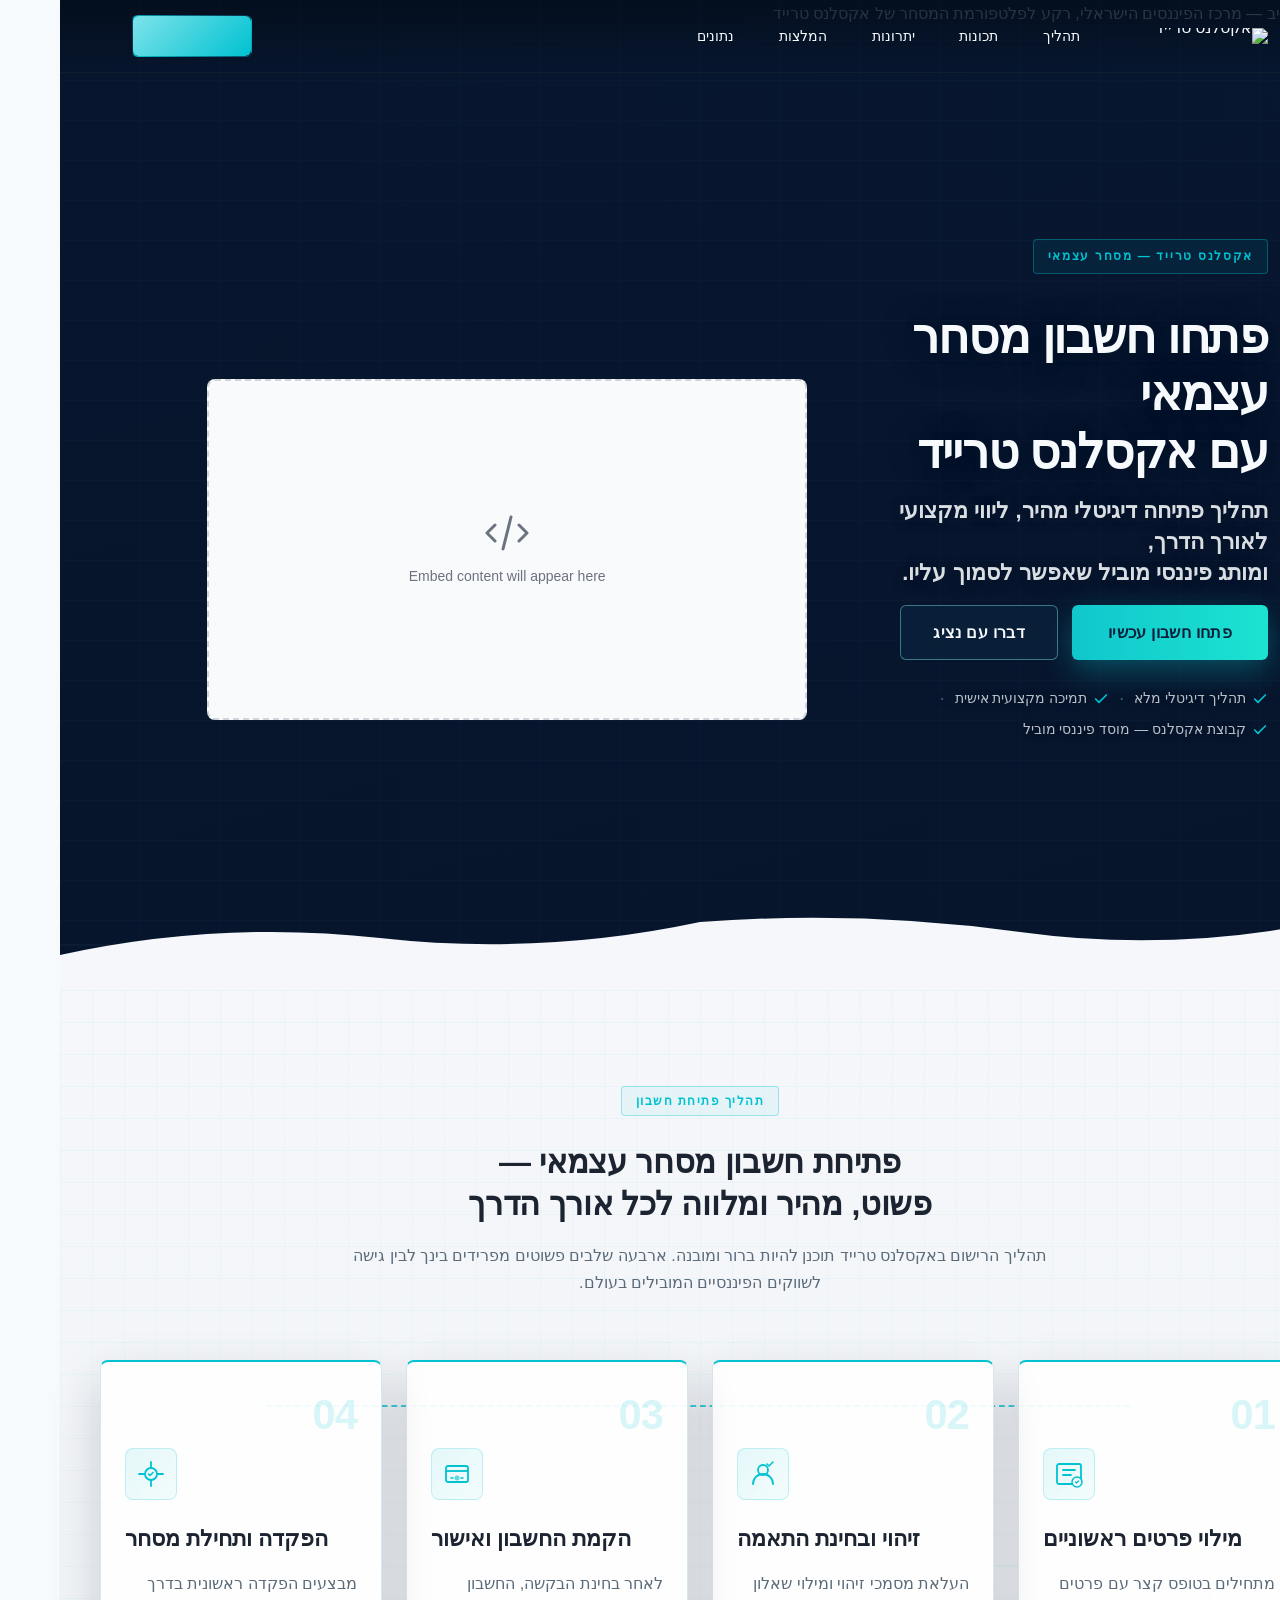
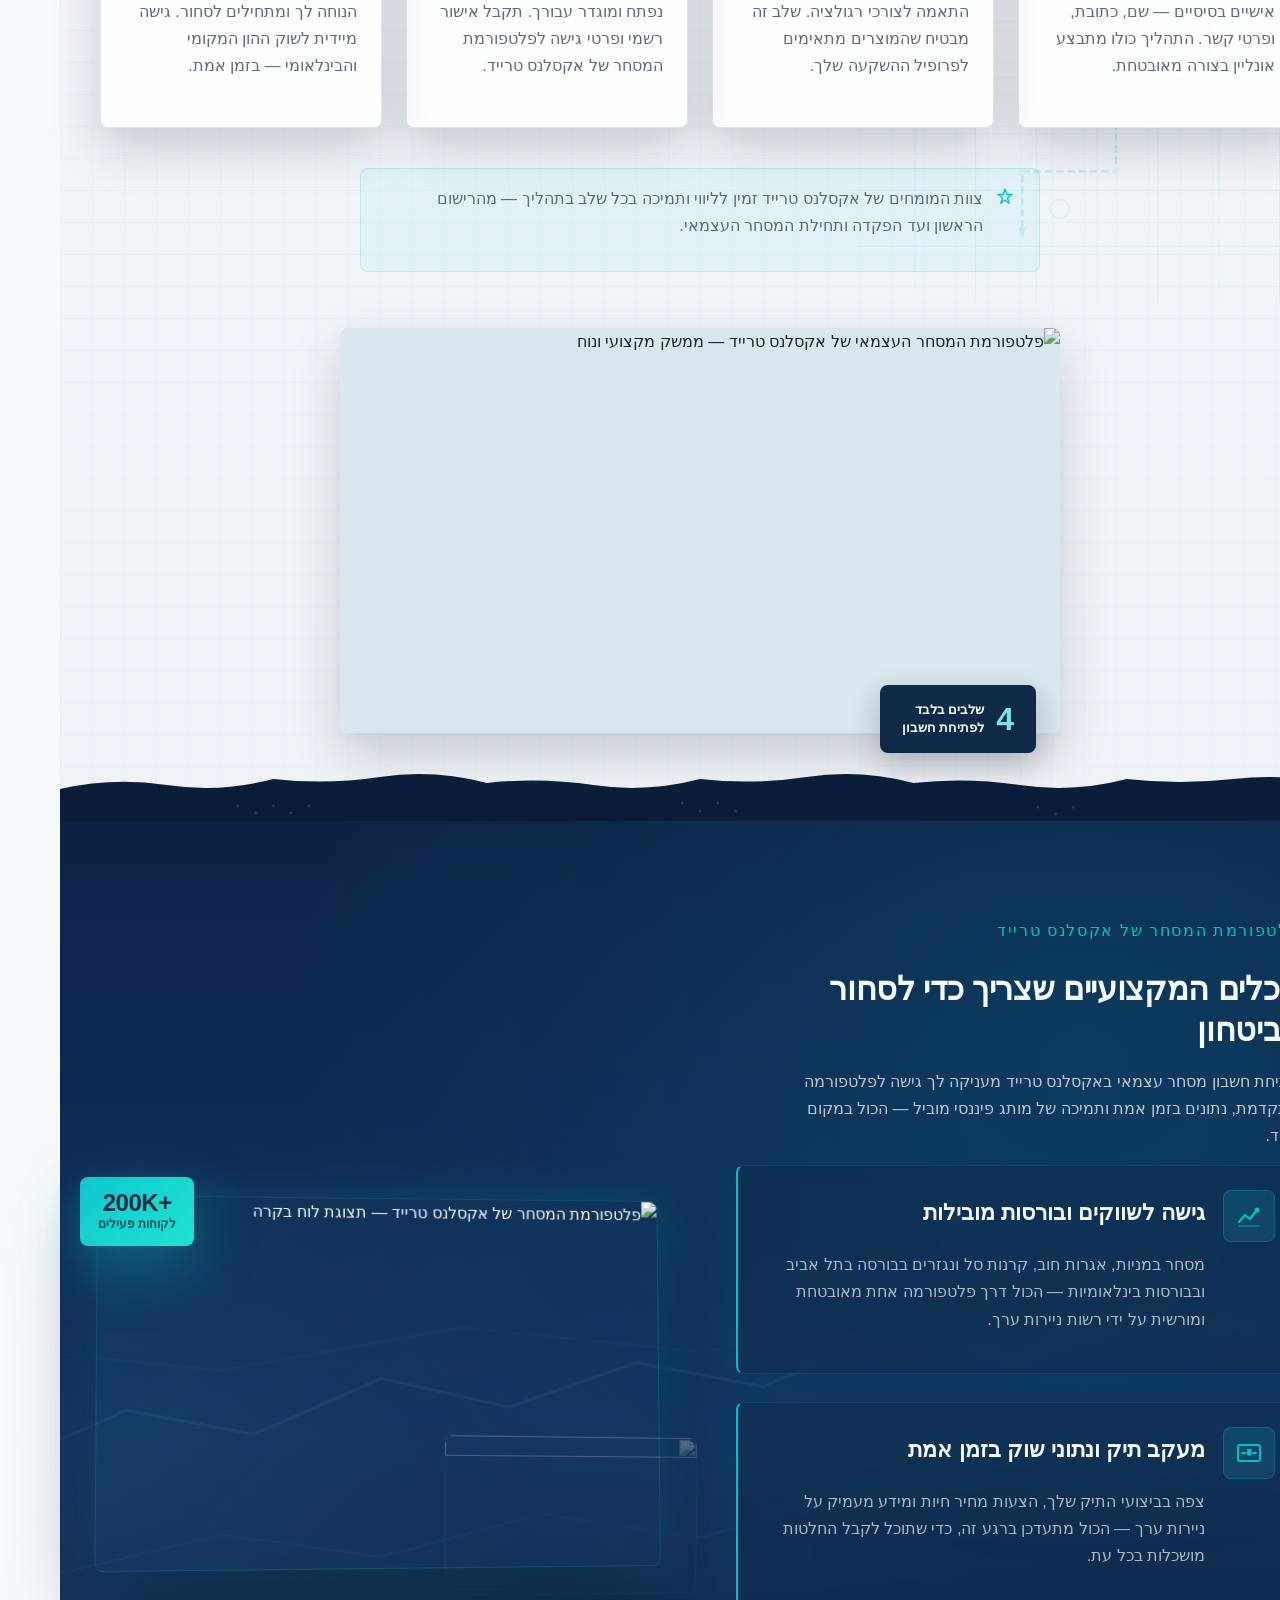
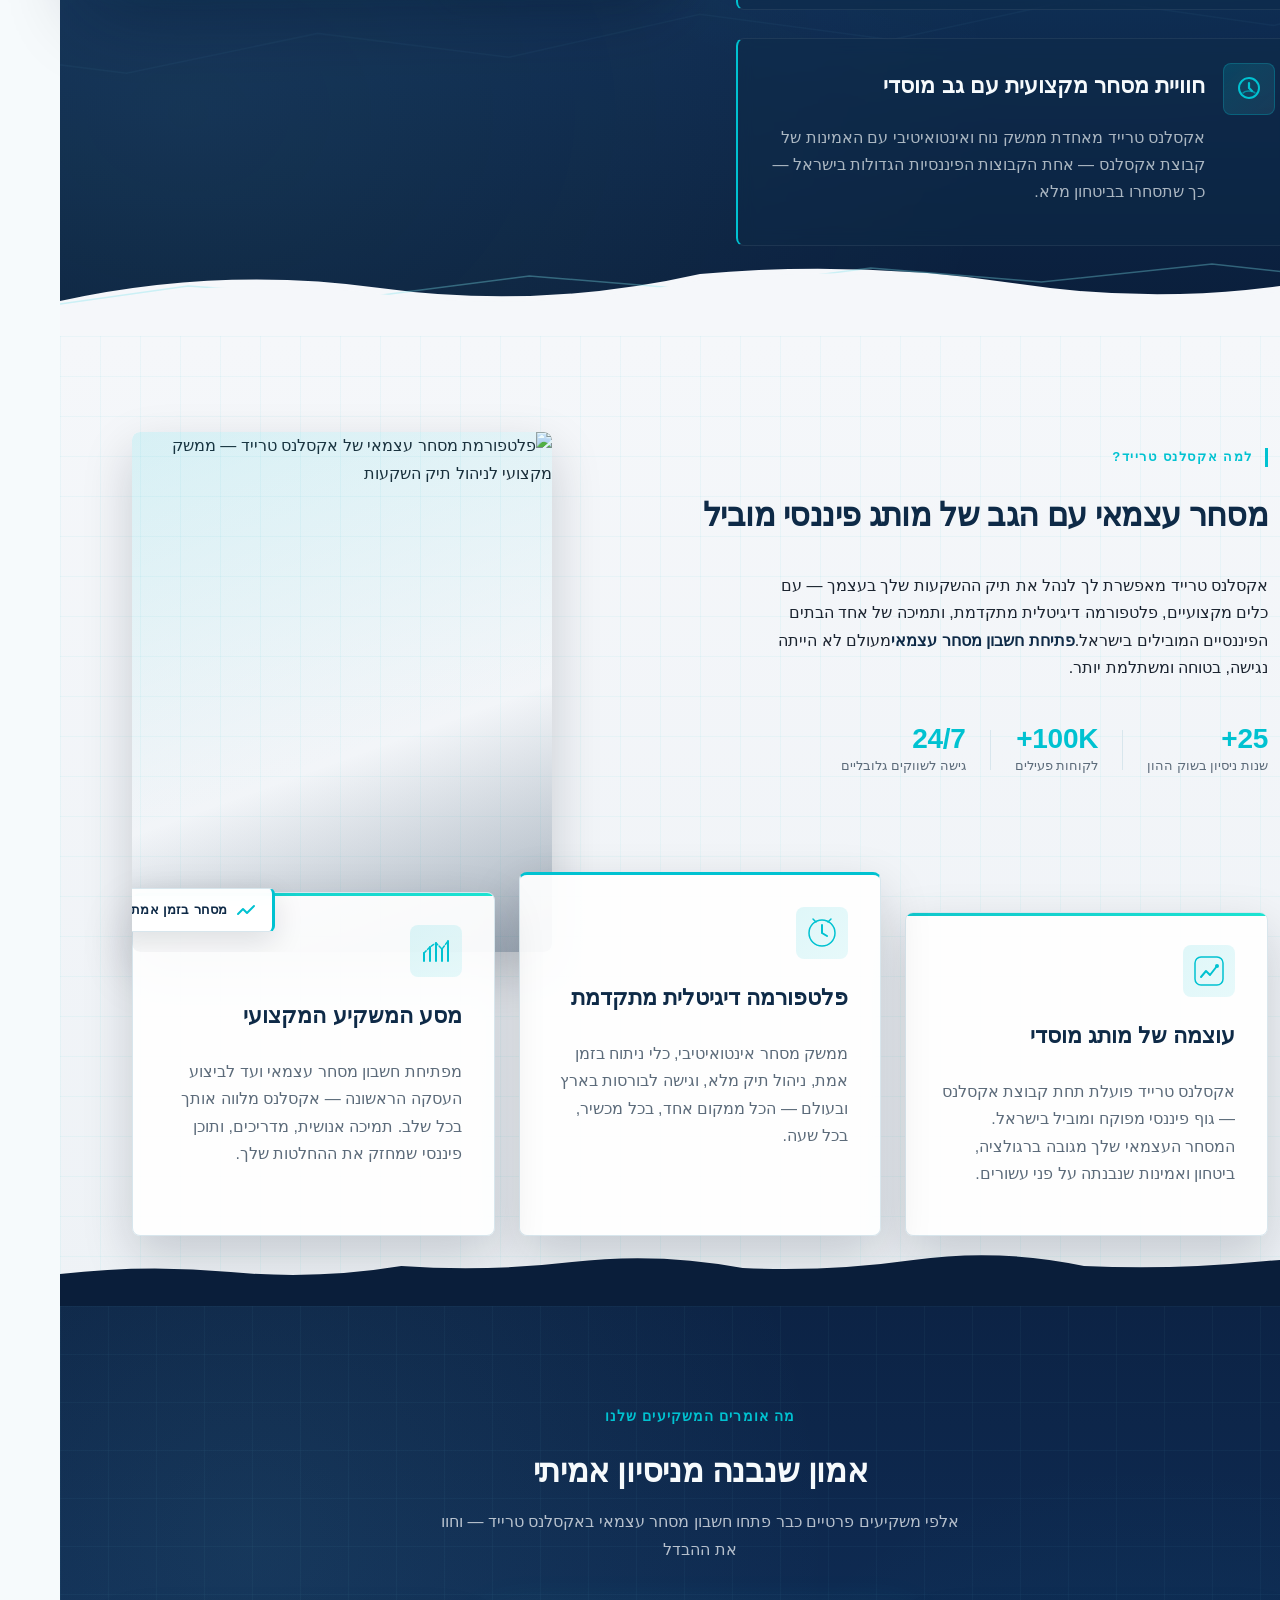
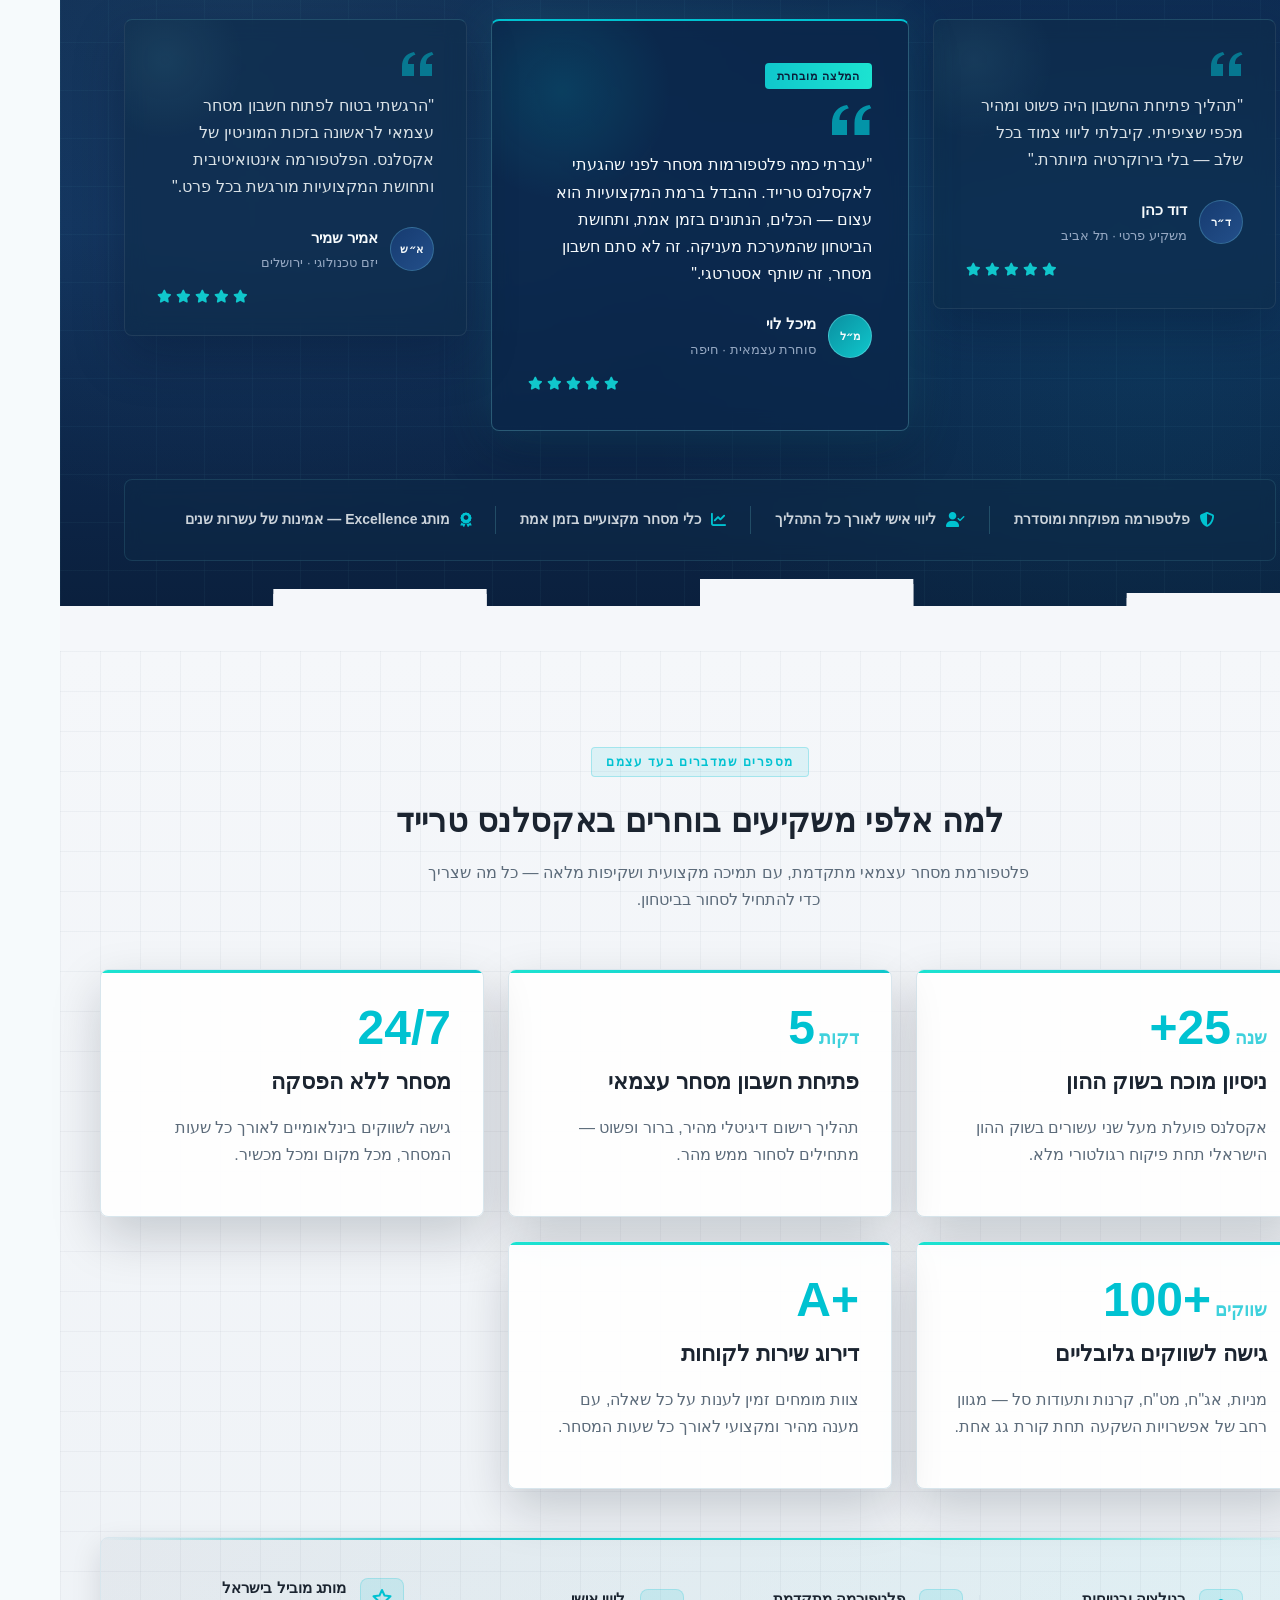
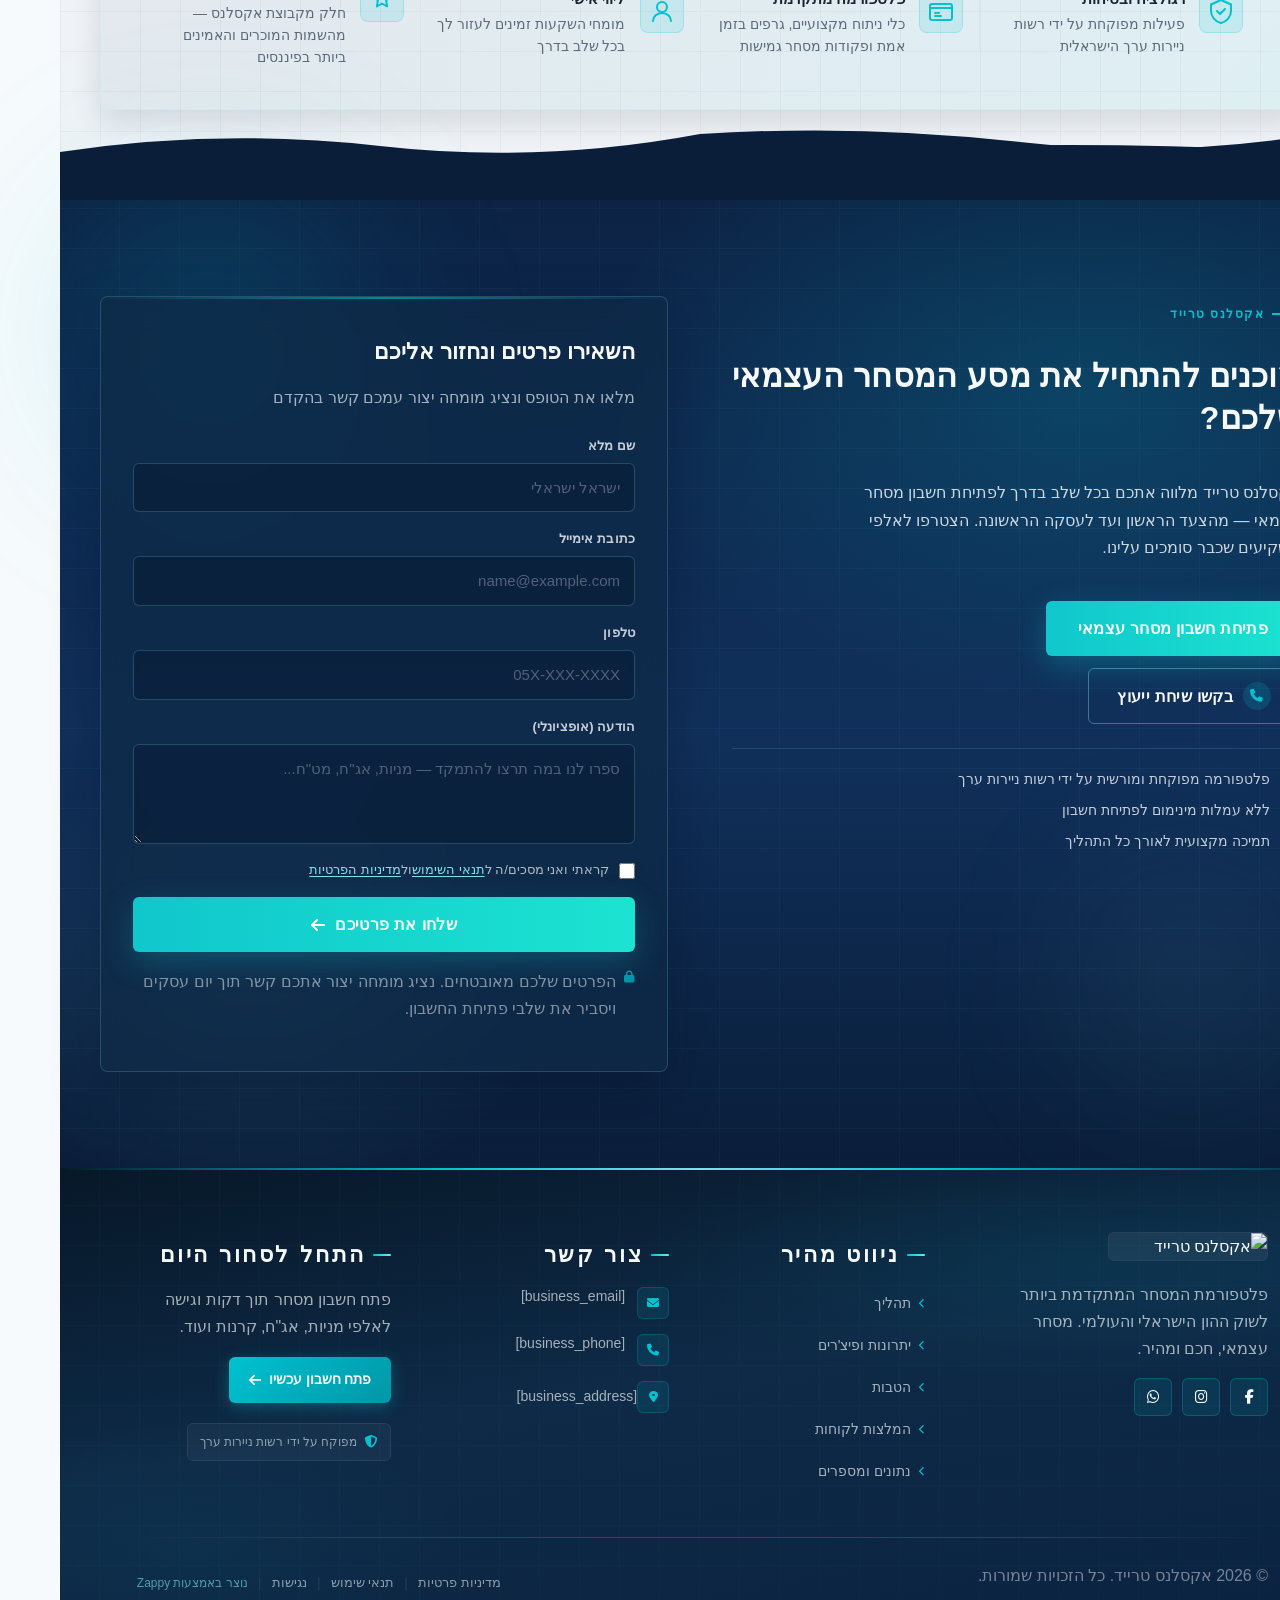
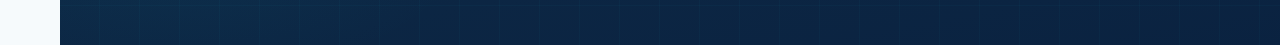
==== commit f2f36c62: "Background sync: Progressive GitHub Sync" ====
--- a/public/index.html
+++ b/public/index.html
@@ -1 +1 @@
-<!doctype html><html dir="rtl" lang="he"><head><meta charset="UTF-8"><meta content="width=device-width,initial-scale=1" name="viewport"><meta content="index, follow" name="robots"><title>פתיחת חשבון מסחר עצמאי — אקסלנס טרייד</title><meta content="Excellence Trade (Xnes) is a leading Israeli self-directed trading platform under the Excellence brand. The landing page is designed to guide new users through " name="description"><meta content="פתיחת חשבון מסחר עצמאי, אקסלנס טרייד, פתיחת חשבון מסחר עצמאי, אקסלנס טרייד פתיחת חשבון" name="keywords"><link href="/assets/favicon.ico" rel="icon" type="image/x-icon"><link href="/assets/favicon-16x16.png" rel="icon" type="image/png" sizes="16x16"><link href="/assets/favicon-32x32.png" rel="icon" type="image/png" sizes="32x32"><link href="/assets/favicon-48x48.png" rel="icon" type="image/png" sizes="48x48"><link href="/assets/favicon-192x192.png" rel="icon" type="image/png" sizes="192x192"><link href="/assets/favicon-512x512.png" rel="icon" type="image/png" sizes="512x512"><link href="/assets/apple-touch-icon.png" rel="apple-touch-icon"><script>!function(){"use strict";var t="91805e69-9a18-4a18-b929-80212815d989",e="https://api.zappy5.com/api/analytics/track",a=18e5,n=2592e6,o=!0,i=!0,r=!0;var s=function(){var e="zappy_visitor_"+t,a=null;try{if(a=localStorage.getItem(e)){var o=JSON.parse(a),i=Date.now();if(i-o.created<n)return o.lastSeen=i,localStorage.setItem(e,JSON.stringify(o)),o.id}}catch(t){console.warn("Zappy Analytics: LocalStorage not available")}var r="zv_"+Date.now()+"_"+Math.random().toString(36).substr(2,9);try{localStorage.setItem(e,JSON.stringify({id:r,created:Date.now(),lastSeen:Date.now()}))}catch(t){}return r}(),c=function(){var e="zappy_session_"+t,n=null;try{if(n=sessionStorage.getItem(e)){var o=JSON.parse(n),i=Date.now();if(i-o.timestamp<a)return o.timestamp=i,sessionStorage.setItem(e,JSON.stringify(o)),o.id}}catch(t){console.warn("Zappy Analytics: SessionStorage not available")}var r="zs_"+Date.now()+"_"+Math.random().toString(36).substr(2,9);try{sessionStorage.setItem(e,JSON.stringify({id:r,timestamp:Date.now()}))}catch(t){}return r}();function l(a,n){n=n||{};var o={website_id:t,event_type:a,page_path:window.location.pathname,referrer:document.referrer||"direct",visitor_id:s,session_id:c,metadata:n};if(navigator.sendBeacon){var i=new Blob([JSON.stringify(o)],{type:"application/json"});navigator.sendBeacon(e,i)}else fetch(e,{method:"POST",headers:{"Content-Type":"application/json"},body:JSON.stringify(o),keepalive:!0}).catch(function(t){console.warn("Zappy Analytics: Failed to track event",t)})}o&&l("pageview",{title:document.title,url:window.location.href}),i&&document.addEventListener("click",function(t){var e=t.target;if("BUTTON"===e.tagName||e.closest("button")){var a="BUTTON"===e.tagName?e:e.closest("button");l("click",{element:"button",text:a.textContent.trim().substring(0,100),id:a.id||null,class:a.className||null})}else if("A"===e.tagName||e.closest("a")){var n="A"===e.tagName?e:e.closest("a");l("navigation",{element:"link",text:n.textContent.trim().substring(0,100),href:n.href,external:n.hostname!==window.location.hostname})}},!0),r&&document.addEventListener("submit",function(t){var e=t.target;l("form_submit",{form_id:e.id||null,form_name:e.name||null,form_action:e.action||null,form_method:e.method||"GET"})},!0);var d=Date.now();window.addEventListener("beforeunload",function(){l("page_unload",{time_on_page:Math.floor((Date.now()-d)/1e3),page_path:window.location.pathname})}),window.zappyAnalytics={track:l,getVisitorId:function(){return s},getSessionId:function(){return c}}}()</script><meta content="פתיחת חשבון מסחר עצמאי — אקסלנס טרייד" property="og:title"/><meta content="Excellence Trade (Xnes) is a leading Israeli self-directed trading platform under the Excellence brand. The landing page is designed to guide new users through " property="og:description"/><meta content="website" property="og:type"/><meta content="he_IL" property="og:locale"/><meta content="summary_large_image" name="twitter:card"/><meta content="פתיחת חשבון מסחר עצמאי — אקסלנס טרייד" name="twitter:title"/><meta content="Excellence Trade (Xnes) is a leading Israeli self-directed trading platform under the Excellence brand. The landing page is designed to guide new users through " name="twitter:description"/><link href="https://cdnjs.cloudflare.com/ajax/libs/font-awesome/6.4.0/css/all.min.css" rel="stylesheet"/><link href="/assets/favicon.ico" rel="icon" type="image/x-icon"/><link href="/assets/favicon-16x16.png" rel="icon" type="image/png" sizes="16x16"/><link href="/assets/favicon-32x32.png" rel="icon" type="image/png" sizes="32x32"/><link href="/assets/favicon-48x48.png" rel="icon" type="image/png" sizes="48x48"/><link href="/assets/favicon-192x192.png" rel="icon" type="image/png" sizes="192x192"/><link href="/assets/favicon-512x512.png" rel="icon" type="image/png" sizes="512x512"/><link href="/assets/apple-touch-icon.png" rel="apple-touch-icon"/><link href="https://cdn.jsdelivr.net/npm/vanilla-cookieconsent@3/dist/cookieconsent.css" rel="stylesheet"/><script src="https://cdn.jsdelivr.net/npm/vanilla-cookieconsent@3/dist/cookieconsent.umd.js"></script><script src="https://cdn.jsdelivr.net/gh/mickidum/acc_toolbar/acctoolbar/acctoolbar.min.js"></script><link href="/styles.css" rel="stylesheet"><style id="zappy-dropdown-submenu-styles">#navMenu li:has(.sub-menu),.nav-menu li:has(.sub-menu),.navbar li:has(.sub-menu),nav li:has(.sub-menu){position:relative}#navMenu .sub-menu,.nav-menu .sub-menu,.navbar .sub-menu,nav .sub-menu{display:block!important;position:absolute!important;top:100%;left:0;min-width:220px;background:#fff;border-radius:8px;box-shadow:0 8px 25px rgba(0,0,0,.15);padding:8px 0;opacity:0;visibility:hidden;transform:translateY(10px);transition:all .3s ease;z-index:1000;list-style:none;pointer-events:none}#navMenu li:hover>.sub-menu,.nav-menu li:hover>.sub-menu,.navbar li:hover>.sub-menu,nav li:hover>.sub-menu{opacity:1!important;visibility:visible!important;transform:translateY(0)!important;pointer-events:auto!important}.sub-menu li{list-style:none;margin:0;padding:0}.sub-menu a{display:block!important;padding:10px 16px!important;color:var(--text-dark,#333)!important;font-weight:500;text-decoration:none;white-space:nowrap;transition:background-color .2s}.sub-menu a:hover{background-color:#f5f5f5}[dir=rtl] .nav-menu .sub-menu,[dir=rtl] .navbar .sub-menu,[dir=rtl] nav .sub-menu,html[lang=ar] .nav-menu .sub-menu,html[lang=ar] .navbar .sub-menu,html[lang=ar] nav .sub-menu,html[lang=he] .nav-menu .sub-menu,html[lang=he] .navbar .sub-menu,html[lang=he] nav .sub-menu{left:auto!important;right:0!important}.sub-menu:empty,.sub-menu:not(:has(li)),.sub-menu:not(:has(li:not(.zappy-hidden-menu-item))){display:none!important;opacity:0!important;visibility:hidden!important;pointer-events:none!important}li:has(.menu-group-title):hover>.sub-menu{opacity:1!important;visibility:visible!important;transform:translateY(0)!important;pointer-events:auto!important}#navMenu>li>.menu-group-title,.nav-menu>li>.menu-group-title{display:inline-block;padding:.5rem 1rem;cursor:default;user-select:none}@media (max-width:768px){#navMenu .sub-menu,.nav-menu .sub-menu,.navbar .sub-menu,nav .sub-menu{position:static!important;transform:none!important;box-shadow:none!important;background:0 0!important;max-height:0;overflow:hidden;opacity:0;visibility:hidden;transition:max-height .3s ease,opacity .3s ease;padding:0!important;border-radius:0!important}.sub-menu.mobile-expanded{max-height:500px!important;opacity:1!important;visibility:visible!important;padding:8px 0 8px 16px!important}[dir=rtl] .sub-menu.mobile-expanded,html[lang=he] .sub-menu.mobile-expanded{padding:8px 16px 8px 0!important}#navMenu li:hover>.sub-menu,.nav-menu li:hover>.sub-menu,.navbar li:hover>.sub-menu,nav li:hover>.sub-menu{opacity:0;visibility:hidden;pointer-events:none}#navMenu li>.sub-menu.mobile-expanded,.nav-menu li>.sub-menu.mobile-expanded,.navbar li>.sub-menu.mobile-expanded,nav li>.sub-menu.mobile-expanded{opacity:1!important;visibility:visible!important;pointer-events:auto!important}#navMenu li:has(.sub-menu),.nav-menu li:has(.sub-menu),.navbar li:has(.sub-menu),nav li:has(.sub-menu){display:flex!important;flex-wrap:wrap!important;align-items:center!important;position:relative!important;min-height:44px!important}#navMenu li:has(.sub-menu)>a,.nav-menu li:has(.sub-menu)>a,.navbar li:has(.sub-menu)>a,nav li:has(.sub-menu)>a{flex:1!important;min-width:0!important}#navMenu li:has(.sub-menu)>.menu-group-title,.nav-menu li:has(.sub-menu)>.menu-group-title,.navbar li:has(.sub-menu)>.menu-group-title,nav li:has(.sub-menu)>.menu-group-title{flex:1!important;min-width:0!important;padding:0!important;line-height:inherit!important}#navMenu li:has(.sub-menu)>.sub-menu,.nav-menu li:has(.sub-menu)>.sub-menu,.navbar li:has(.sub-menu)>.sub-menu,nav li:has(.sub-menu)>.sub-menu{flex-basis:100%!important;width:100%!important}#navMenu li:has(.sub-menu)>a [class*=arrow],#navMenu li:has(.sub-menu)>a [class*=chevron],.nav-menu li:has(.sub-menu)>a .fa-angle-down,.nav-menu li:has(.sub-menu)>a .fa-chevron-down,.nav-menu li:has(.sub-menu)>a [class*=arrow],.nav-menu li:has(.sub-menu)>a [class*=chevron],nav li:has(.sub-menu)>a [class*=arrow],nav li:has(.sub-menu)>a [class*=chevron]{display:none!important;visibility:hidden!important}.mobile-submenu-toggle{display:flex!important;align-items:center!important;justify-content:center!important;width:44px!important;height:auto!important;background:0 0!important;border:none!important;cursor:pointer!important;color:var(--text-dark)!important;position:static!important;flex-shrink:0!important;align-self:stretch!important;z-index:2!important;padding:0!important;margin:0!important}.mobile-submenu-toggle::after{content:''!important;width:0!important;height:0!important;border-left:6px solid transparent!important;border-right:6px solid transparent!important;border-top:7px solid currentColor!important;transition:transform .3s ease!important}.mobile-submenu-toggle.expanded::after{transform:rotate(180deg)!important}.sub-menu a{padding:10px 0!important;display:block!important;color:var(--text-dark)!important}.navbar .sub-menu li a,.zappy-products-dropdown .sub-menu a,nav.navbar .sub-menu li a{color:var(--text-dark)!important}}@media (min-width:769px){.mobile-submenu-toggle{display:none!important}}</style><style id="mobile-lang-menu-deployed-css">@media (max-width:768px){.lang-switcher,.nav-container .lang-switcher,.nav-cta-container .lang-switcher,.nav-ecommerce-icons .lang-switcher,.nav-icons-left .lang-switcher,.navbar .lang-switcher,.navbar .nav-cta-container .lang-switcher{display:none!important}.mobile-lang-menu{width:100%;border-top:1px solid rgba(128,128,128,.2);padding:8px 0 0 0;margin-top:8px}.mobile-lang-toggle{display:flex!important;align-items:center;justify-content:space-between;width:100%;padding:12px 16px;background:0 0;border:none;cursor:pointer;font-size:15px;color:inherit;font-family:inherit}.mobile-lang-toggle::after{content:'';display:inline-block;width:8px;height:8px;border-right:2px solid currentColor;border-bottom:2px solid currentColor;transform:rotate(45deg);transition:transform .3s ease;margin-left:8px}.mobile-lang-toggle.expanded::after{transform:rotate(-135deg)}.mobile-lang-options{max-height:0;overflow:hidden;transition:max-height .3s ease}.mobile-lang-options.expanded{max-height:300px}.mobile-lang-option{display:flex!important;align-items:center;gap:10px;padding:10px 24px;text-decoration:none;color:inherit;font-size:14px;font-family:inherit}.mobile-lang-option:hover{background:rgba(128,128,128,.1)}.mobile-lang-option.active{font-weight:600;opacity:.7;pointer-events:none}.mobile-lang-option img{width:20px;height:20px;border-radius:50%}}@media (min-width:769px){.mobile-lang-menu{display:none!important}}</style><style id="zappy-widget-visibility">#mic-access-tool-box,#mic-access-tool-general-button,#mic-init-access-tool #mic-access-tool-box,#mic-init-access-tool #mic-access-tool-general-button,#mic-init-access-tool .mic-access-tool-general-button,._access-icon,._access-menu,.mic-access-tool-box,.mic-access-tool-general-button,div[id*=mic-access-tool-box]{display:none!important;visibility:hidden!important;opacity:0!important;pointer-events:none!important}</style></head><body><nav class="navbar" dir="rtl"><button class="mobile-toggle" aria-label="Menu" id="mobileToggle"><svg viewBox="0 0 24 24" fill="none" height="24" width="24" class="hamburger-icon"><path d="M3 12h18M3 6h18M3 18h18" stroke-width="2" stroke="currentColor" stroke-linecap="round"/></svg><svg viewBox="0 0 24 24" fill="none" height="24" width="24" class="close-icon" style="display:none"><path d="M18 6L6 18M6 6l12 12" stroke-width="2" stroke="currentColor" stroke-linecap="round"/></svg></button><button class="phone-header-btn" aria-label="Call" data-phone><svg viewBox="0 0 24 24" fill="currentColor" height="20" width="20"><path d="M22 16.92v3a2 2 0 0 1-2.18 2 19.79 19.79 0 0 1-8.63-3.07 19.5 19.5 0 0 1-6-6 19.79 19.79 0 0 1-3.07-8.67A2 2 0 0 1 4.11 2h3a2 2 0 0 1 2 1.72 12.84 12.84 0 0 0 .7 2.81 2 2 0 0 1-.45 2.11L8.09 9.91a16 16 0 0 0 6 6l1.27-1.27a2 2 0 0 1 2.11-.45 12.84 12.84 0 0 0 2.81.7A2 2 0 0 1 22 16.92z"/></svg></button><div class="nav-container"><div class="nav-right-group"><div class="nav-brand"><a href="/" class="logo-link"><img alt="אקסלנס טרייד" src="/assets/business-logo.webp" class="logo"/></a></div><ul class="nav-menu" id="navMenu"><li><a href="#process">תהליך</a></li><li><a href="#features">תכונות</a></li><li><a href="#benefits">יתרונות</a></li><li><a href="#testimonials">המלצות</a></li><li><a href="#stats">נתונים</a></li></ul></div><div class="nav-cta-container"><a href="#cta" class="nav-cta-btn">צור קשר</a></div></div></nav><script>window.addEventListener("load",function(){const e=document.querySelector(".navbar, nav, header");if(!e)return void console.log("[Navbar] Navbar element not found");let t=document.getElementById("mobileToggle")||document.querySelector(".mobile-toggle")||document.querySelector(".hamburger")||document.querySelector(".hamburger-menu")||document.querySelector(".menu-toggle")||document.querySelector(".burger-menu")||document.querySelector('[aria-label="Menu"]')||document.querySelector('[aria-label="תפריט"]');const o=document.querySelector(".phone-header-btn"),n=window.getComputedStyle(e);let r=n.backgroundColor;if(console.log("[Navbar] Initial navbar background:",r),"transparent"===r||"rgba(0, 0, 0, 0)"===r||r.startsWith("rgba")&&r.includes(", 0)")){const e=n.backgroundImage;if(e&&"none"!==e)console.log("[Navbar] Navbar has background image/gradient, using dark text"),r="rgb(240, 240, 240)";else{const e=window.getComputedStyle(document.body).backgroundColor;console.log("[Navbar] Navbar transparent, using body background:",e),r=e}}const i=r.match(/\d+/g);if(i&&i.length>=3){const e=(.299*parseInt(i[0])+.587*parseInt(i[1])+.114*parseInt(i[2]))/255;console.log("[Navbar] Mobile button colors preserved from Claude CSS (luminance:",e.toFixed(2)+")");const n=document.createElement("style");n.id="zappy-mobile-nav-fix";document.documentElement.lang;document.documentElement.dir,n.textContent='\n        /* Hide mobile buttons on desktop, show only on mobile */\n        @media (min-width: 769px) {\n          .mobile-toggle,\n          .phone-header-btn {\n            display: none !important;\n          }\n        }\n        \n        /* Show and position mobile buttons correctly on mobile */\n        @media (max-width: 768px) {\n          .mobile-toggle,\n          .phone-header-btn {\n            position: absolute !important;\n            top: 50% !important;\n            transform: translateY(-50%) !important;\n            z-index: 1001 !important;\n            display: flex !important;\n            align-items: center !important;\n            justify-content: center !important;\n            width: 36px !important;\n            height: 36px !important;\n            border-radius: 50% !important;\n            border: none !important;\n            cursor: pointer !important;\n            padding: 6px !important;\n            background: none !important;\n            color: var(--nav-text, var(--text-dark)) !important;\n          }\n          \n          /* LTR positioning (default): hamburger LEFT, phone RIGHT */\n          html:not([dir="rtl"]):not([lang="he"]):not([lang="ar"]) .mobile-toggle,\n          html[dir="ltr"] .mobile-toggle {\n            left: 12px !important;\n            right: auto !important;\n          }\n          html:not([dir="rtl"]):not([lang="he"]):not([lang="ar"]) .phone-header-btn,\n          html[dir="ltr"] .phone-header-btn {\n            right: 12px !important;\n            left: auto !important;\n          }\n          \n          /* RTL positioning: hamburger RIGHT, phone LEFT */\n          html[dir="rtl"] .mobile-toggle,\n          html[lang="he"] .mobile-toggle,\n          html[lang="ar"] .mobile-toggle {\n            right: 12px !important;\n            left: auto !important;\n          }\n          html[dir="rtl"] .phone-header-btn,\n          html[lang="he"] .phone-header-btn,\n          html[lang="ar"] .phone-header-btn {\n            left: 12px !important;\n            right: auto !important;\n          }\n          \n          /* CRITICAL: Ensure nav-container has min-height on mobile */\n          /* All children are positioned absolutely/fixed on mobile, so height:auto collapses to 0 */\n          .nav-container {\n            min-height: 70px !important;\n            position: relative !important;\n          }\n          \n          /* Ensure SVG icons are properly sized and inherit color */\n          .mobile-toggle svg,\n          .phone-header-btn svg {\n            width: 24px !important;\n            height: 24px !important;\n            /* Don\'t force display - let JavaScript control hamburger/close toggle */\n          }\n          \n          /* Reset nav-cta-container on mobile - remove desktop box-shadow/padding */\n          /* that creates a visible ghost box when CTA button is hidden */\n          .nav-cta-container {\n            box-shadow: none !important;\n            padding: 0 !important;\n          }\n          \n          /* Hide nav-cta-container entirely on mobile when there\'s no lang-switcher */\n          /* (only the CTA button is inside, and it\'s hidden on mobile) */\n          .nav-cta-container:not(:has(.lang-switcher)) {\n            display: none !important;\n          }\n          \n          /* CRITICAL: Prevent hero image fade gradient from bleeding over headline text */\n          /* The .image-fade-gradient has bottom: -30px (extends below parent) */\n          /* On mobile stacked layout, this overlaps the h1 text below the image */\n          .hero-image-column {\n            overflow: hidden !important;\n          }\n          .image-fade-gradient {\n            bottom: 0 !important;\n          }\n          \n          /* Hide desktop language switcher on mobile - hamburger menu handles it */\n          /* High specificity to override stored CSS */\n          .lang-switcher,\n          .nav-cta-container .lang-switcher,\n          .nav-container .lang-switcher,\n          .navbar .lang-switcher,\n          .navbar .nav-cta-container .lang-switcher {\n            display: none !important;\n          }\n        }\n      ';const r=document.getElementById("zappy-mobile-nav-fix");r&&r.remove(),document.head.appendChild(n),console.log("[Navbar] Critical CSS injected for mobile nav positioning");const l=window.innerWidth<=768;if(t){const e=t.querySelector(".hamburger-icon"),o=t.querySelector(".close-icon");e&&(e.style.setProperty("width","24px","important"),e.style.setProperty("height","24px","important"),e.style.setProperty("display","block","important")),o&&(o.style.setProperty("width","24px","important"),o.style.setProperty("height","24px","important"),o.style.setProperty("display","none","important")),l?(t.style.setProperty("position","absolute","important"),t.style.setProperty("top","50%","important"),t.style.setProperty("transform","translateY(-50%)","important"),t.style.setProperty("z-index","1001","important"),t.style.removeProperty("left"),t.style.removeProperty("right"),console.log("[Navbar] Mobile toggle positioning applied (mobile viewport)")):(t.style.removeProperty("position"),t.style.removeProperty("top"),t.style.removeProperty("transform"),t.style.removeProperty("z-index"),t.style.removeProperty("left"),t.style.removeProperty("right"),console.log("[Navbar] Desktop viewport - cleared mobile toggle inline positioning"))}if(o){const e=o.querySelector("svg");e&&(e.style.width="24px",e.style.height="24px",e.setAttribute("width","24"),e.setAttribute("height","24")),l?(o.style.setProperty("position","absolute","important"),o.style.setProperty("top","50%","important"),o.style.setProperty("transform","translateY(-50%)","important"),o.style.setProperty("z-index","1001","important"),o.style.removeProperty("left"),o.style.removeProperty("right"),console.log("[Navbar] Phone button positioning applied (mobile viewport)")):(o.style.removeProperty("position"),o.style.removeProperty("top"),o.style.removeProperty("transform"),o.style.removeProperty("z-index"),o.style.removeProperty("left"),o.style.removeProperty("right"),console.log("[Navbar] Desktop viewport - cleared phone button inline positioning"))}}else console.log("[Navbar] Could not parse background color:",r);t=document.getElementById("mobileToggle")||document.querySelector(".mobile-toggle")||document.querySelector(".hamburger")||document.querySelector(".hamburger-menu")||document.querySelector(".menu-toggle")||document.querySelector(".burger-menu")||document.querySelector('[aria-label="Menu"]')||document.querySelector('[aria-label="תפריט"]');const l=document.getElementById("navMenu")||document.querySelector(".nav-menu")||document.querySelector(".nav-links")||document.querySelector("nav ul:not(.submenu)");if(!t||!l)return void console.log("[Navbar] Mobile toggle or menu not found:",{toggle:!!t,menu:!!l});l.id||(l.id="navMenu"),console.log("[Navbar] Initializing mobile menu...");const a=t.cloneNode(!0);t.parentNode.replaceChild(a,t),a.addEventListener("click",function(e){e.preventDefault(),e.stopPropagation();const t=this.querySelector(".hamburger-icon"),o=this.querySelector(".close-icon");l.classList.contains("active")?(l.classList.remove("active"),t&&t.style.setProperty("display","block","important"),o&&o.style.setProperty("display","none","important"),document.body.style.overflow="",console.log("[Navbar] Menu closed")):(l.classList.add("active"),t&&t.style.setProperty("display","none","important"),o&&o.style.setProperty("display","block","important"),document.body.style.overflow="hidden",console.log("[Navbar] Menu opened"))}),l.querySelectorAll("a").forEach(function(e){e.addEventListener("click",function(){if("#"===this.getAttribute("href"))return;const e=a.querySelector(".hamburger-icon"),t=a.querySelector(".close-icon");l.classList.remove("active"),e&&e.style.setProperty("display","block","important"),t&&t.style.setProperty("display","none","important"),document.body.style.overflow="",console.log("[Navbar] Menu closed (link clicked)")})});var s=l.querySelectorAll(".dropdown-toggle");s.forEach(function(e){e.addEventListener("click",function(e){e.preventDefault(),e.stopPropagation();var t=this.closest(".nav-dropdown");t&&(t.parentNode.querySelectorAll(".nav-dropdown.open").forEach(function(e){e!==t&&e.classList.remove("open")}),t.classList.toggle("open"),console.log("[Navbar] Dropdown toggled:",t.classList.contains("open")?"open":"closed"))})}),document.addEventListener("click",function(e){e.target.closest(".nav-dropdown")||document.querySelectorAll(".nav-dropdown.open").forEach(function(e){e.classList.remove("open")})}),console.log("[Navbar] Dropdown handlers initialized for "+s.length+" dropdowns"),o&&o.addEventListener("click",function(){const e=document.querySelectorAll('a[href^="tel:"]'),t=e.length>0?e[0].getAttribute("href").replace("tel:",""):"[business_phone]";window.location.href="tel:"+t,console.log("[Navbar] Phone button clicked")}),console.log("[Navbar] Mobile menu initialized successfully");const p=function(){const e=document.querySelector(".whatsapp-float");e&&(window.innerWidth>=769?(e.style.setProperty("display","none","important"),e.style.setProperty("visibility","hidden","important"),e.style.setProperty("opacity","0","important"),e.style.setProperty("pointer-events","none","important"),console.log("[WhatsApp] Button hidden on desktop")):(e.style.removeProperty("display"),e.style.removeProperty("visibility"),e.style.removeProperty("opacity"),e.style.removeProperty("pointer-events"),console.log("[WhatsApp] Button visible on mobile")))};let c;p(),window.addEventListener("resize",function(){clearTimeout(c),c=setTimeout(p,100)})})</script><main><section class="index-hero-section" data-layout-spec="בית-hero" dir="rtl" id="hero" data-hero-type="fullscreen-scrim"><div class="index-hero-bg"><img alt="תל אביב — מרכז הפיננסים הישראלי, רקע לפלטפורמת המסחר של אקסלנס טרייד" src="/assets/site-index-hero-image-1.webp" data-context="Cinematic dark financial hero image: Tel Aviv business district skyline at dusk/night merged with translucent stock chart lines, candlestick patterns, and turquoise light trails reflecting off glass skyscrapers. Deep navy and midnight blue atmosphere with glowing teal/cyan data overlays. Premium, editorial mood — institutional finance meets modern Israeli capital markets. Wide panoramic composition, 16:9 ratio." data-placeholder="index-hero-image-1" height="900" width="1440" class="zappy-editable-image" data-element-id="img-1774559630635-oqh9eh641" data-element-type="image" data-hero-background="true" data-hero-bg="true" data-resize-handler-attached="true"/></div><div class="index-hero-scrim" aria-hidden="true"></div><div class="index-hero-texture" aria-hidden="true"></div><div class="index-hero-container"><div class="index-hero-content"><p class="zappy-editable"><span class="index-hero-eyebrow">אקסלנס טרייד — מסחר עצמאי</span></p><h1 class="index-hero-h1">פתחו חשבון מסחר עצמאי<br/>עם אקסלנס טרייד</h1><h3 class="index-hero-subtitle">תהליך פתיחה דיגיטלי מהיר, ליווי מקצועי לאורך הדרך,<br/>ומותג פיננסי מוביל שאפשר לסמוך עליו.</h3><div class="index-hero-ctas"><a href="#register" class="index-hero-btn-primary" data-element-id="btn-1774559630629-r7223vet5" data-element-type="button" data-native-element="true">פתחו חשבון עכשיו</a><a href="#contact" class="index-hero-btn-secondary" data-element-id="btn-1774559630629-vtw2s6b6e" data-element-type="button" data-native-element="true">דברו עם נציג</a></div><div class="index-hero-trust"><span class="index-hero-trust-item"><svg viewBox="0 0 24 24" xmlns="http://www.w3.org/2000/svg" aria-hidden="true" fill="none" data-element-type="icon" data-icon-type="svg" height="16" width="16" stroke="currentColor" stroke-linecap="round" stroke-linejoin="round" stroke-width="2.5"><polyline points="20 6 9 17 4 12"/></svg>תהליך דיגיטלי מלא</span><span class="index-hero-trust-sep" aria-hidden="true">·</span><span class="index-hero-trust-item"><svg viewBox="0 0 24 24" xmlns="http://www.w3.org/2000/svg" aria-hidden="true" fill="none" data-element-type="icon" data-icon-type="svg" height="16" width="16" stroke="currentColor" stroke-linecap="round" stroke-linejoin="round" stroke-width="2.5"><polyline points="20 6 9 17 4 12"/></svg>תמיכה מקצועית אישית</span><span class="index-hero-trust-sep" aria-hidden="true">·</span><span class="index-hero-trust-item"><svg viewBox="0 0 24 24" xmlns="http://www.w3.org/2000/svg" aria-hidden="true" fill="none" data-element-type="icon" data-icon-type="svg" height="16" width="16" stroke="currentColor" stroke-linecap="round" stroke-linejoin="round" stroke-width="2.5"><polyline points="20 6 9 17 4 12"/></svg>קבוצת אקסלנס — מוסד פיננסי מוביל</span></div></div><div class="zappy-inserted-element" id="zappy-element-1774559648652-vvux0230p" data-element-id="zappy-element-1774559648652-vvux0230p" data-element-type="iframe" data-zappy-newly-inserted="true" style="margin:20px auto;text-align:center;display:flex;justify-content:center;width:100%"><div style="width:100%;max-width:600px" data-custom-width data-full-width><div style="position:relative;width:100%;height:0;padding-bottom:56.25%;background:#f9fafb;border-radius:8px;overflow:hidden;border:2px dashed #d1d5db" data-element-type="iframe" data-custom-height><div style="position:absolute;top:0;left:0;width:100%;height:100%;display:flex;align-items:center;justify-content:center;text-align:center;flex-direction:column;color:#6b7280"><svg viewBox="0 0 24 24" fill="none" style="width:48px;height:48px;margin-bottom:8px" stroke="currentColor"><path d="M10 20l4-16m4 4l4 4-4 4M6 16l-4-4 4-4" stroke-width="1.5" stroke-linecap="round" stroke-linejoin="round"/></svg><span style="font-size:14px">Embed content will appear here</span></div></div></div></div></div><div class="index-hero-divider-wrapper"><svg viewBox="0 0 1440 90" xmlns="http://www.w3.org/2000/svg" aria-hidden="true" data-no-icon-edit="true" preserveAspectRatio="none"><line x1="0" x2="1440" y1="45" y2="45" stroke="rgba(125,227,234,0.07)" stroke-width="1"/><line x1="0" x2="1440" y1="65" y2="65" stroke="rgba(125,227,234,0.05)" stroke-width="1"/><path d="M0,90 L0,55 Q180,20 360,38 T720,22 Q900,10 1080,32 T1440,18 L1440,90 Z" fill="#F5F7FA"/></svg></div></section><section class="index-process-section" data-layout-spec="בית-process" dir="rtl" id="process"><div class="index-process-texture" aria-hidden="true"></div><div class="index-process-bg-illustration" aria-hidden="true"><svg viewBox="0 0 520 420" xmlns="http://www.w3.org/2000/svg" aria-hidden="true" fill="none" data-no-icon-edit="true" preserveAspectRatio="xMidYMid meet"><g opacity="0.07" stroke="#00C2D1" stroke-width="1.2"><line x1="0" x2="520" y1="60" y2="60"/><line x1="0" x2="520" y1="120" y2="120"/><line x1="0" x2="520" y1="180" y2="180"/><line x1="0" x2="520" y1="240" y2="240"/><line x1="0" x2="520" y1="300" y2="300"/><line x1="0" x2="520" y1="360" y2="360"/><line x1="65" x2="65" y1="0" y2="420"/><line x1="130" x2="130" y1="0" y2="420"/><line x1="195" x2="195" y1="0" y2="420"/><line x1="260" x2="260" y1="0" y2="420"/><line x1="325" x2="325" y1="0" y2="420"/><line x1="390" x2="390" y1="0" y2="420"/><line x1="455" x2="455" y1="0" y2="420"/></g><g opacity="0.18"><path d="M480,80 L380,80 L380,180 L280,180 L280,280 L180,280 L180,340" stroke-width="2.5" stroke="#00C2D1" fill="none" stroke-dasharray="8 4"/><circle cx="480" cy="80" r="6" fill="#00C2D1"/><circle cx="380" cy="80" r="4" fill="#7DE3EA" opacity="0.7"/><circle cx="380" cy="180" r="4" fill="#7DE3EA" opacity="0.7"/><circle cx="280" cy="180" r="4" fill="#7DE3EA" opacity="0.7"/><circle cx="280" cy="280" r="4" fill="#7DE3EA" opacity="0.7"/><circle cx="180" cy="280" r="4" fill="#7DE3EA" opacity="0.7"/><polygon fill="#00C2D1" opacity="0.8" points="176,340 184,340 180,352"/></g><circle cx="420" cy="120" r="18" fill="none" opacity="0.12" stroke="#7DE3EA" stroke-width="1.5"/><circle cx="420" cy="120" r="8" fill="#00C2D1" opacity="0.1"/><circle cx="320" cy="220" r="14" fill="none" opacity="0.1" stroke="#7DE3EA" stroke-width="1.5"/><circle cx="220" cy="320" r="10" fill="none" opacity="0.1" stroke="#00C2D1" stroke-width="1.5"/></svg></div><div class="index-process-container"><div class="index-process-intro"><span class="index-process-label">תהליך פתיחת חשבון</span><h2 class="index-process-heading">פתיחת חשבון מסחר עצמאי —<br/>פשוט, מהיר ומלווה לכל אורך הדרך</h2><p class="index-process-subtext">תהליך הרישום באקסלנס טרייד תוכנן להיות ברור ומובנה. ארבעה שלבים פשוטים מפרידים בינך לבין גישה לשווקים הפיננסיים המובילים בעולם.</p></div><div class="index-process-steps"><div class="index-process-connector" aria-hidden="true"><svg viewBox="0 0 900 4" xmlns="http://www.w3.org/2000/svg" aria-hidden="true" data-no-icon-edit="true" preserveAspectRatio="none"><line x1="0" x2="900" y1="2" y2="2" stroke="#00C2D1" stroke-width="1.5" stroke-dasharray="6 4"/></svg></div><article class="index-process-card"><div class="index-process-step-number">01</div><div class="index-process-card-icon"><svg viewBox="0 0 32 32" xmlns="http://www.w3.org/2000/svg" aria-hidden="true" fill="none" data-element-type="icon" data-icon-type="svg" height="32" width="32"><rect height="20" rx="2" stroke="currentColor" stroke-width="1.8" width="24" x="4" y="6"/><path d="M10 12h12M10 17h8" stroke-width="1.8" stroke="currentColor" stroke-linecap="round"/><circle cx="24" cy="24" r="5" fill="var(--bg-light)" stroke="currentColor" stroke-width="1.5"/><path d="M22.5 24l1 1 2-2" stroke-width="1.4" stroke="currentColor" stroke-linecap="round" stroke-linejoin="round"/></svg></div><h3 class="index-process-card-title">מילוי פרטים ראשוניים</h3><p class="index-process-card-text">מתחילים בטופס קצר עם פרטים אישיים בסיסיים — שם, כתובת, ופרטי קשר. התהליך כולו מתבצע אונליין בצורה מאובטחת.</p></article><article class="index-process-card"><div class="index-process-step-number">02</div><div class="index-process-card-icon"><svg viewBox="0 0 32 32" xmlns="http://www.w3.org/2000/svg" aria-hidden="true" fill="none" data-element-type="icon" data-icon-type="svg" height="32" width="32"><circle cx="16" cy="12" r="5" stroke="currentColor" stroke-width="1.8"/><path d="M6 26c0-5.523 4.477-10 10-10s10 4.477 10 10" stroke-width="1.8" stroke="currentColor" stroke-linecap="round"/><path d="M20 6l2 2 4-4" stroke-width="1.6" stroke="currentColor" stroke-linecap="round" stroke-linejoin="round"/></svg></div><h3 class="index-process-card-title">זיהוי ובחינת התאמה</h3><p class="index-process-card-text">העלאת מסמכי זיהוי ומילוי שאלון התאמה לצורכי רגולציה. שלב זה מבטיח שהמוצרים מתאימים לפרופיל ההשקעה שלך.</p></article><article class="index-process-card"><div class="index-process-step-number">03</div><div class="index-process-card-icon"><svg viewBox="0 0 32 32" xmlns="http://www.w3.org/2000/svg" aria-hidden="true" fill="none" data-element-type="icon" data-icon-type="svg" height="32" width="32"><rect height="16" rx="2" stroke="currentColor" stroke-width="1.8" width="22" x="5" y="8"/><path d="M5 13h22" stroke-width="1.8" stroke="currentColor"/><circle cx="16" cy="20" r="2.5" fill="currentColor" opacity="0.6"/><path d="M10 20h2M20 20h2" stroke-width="1.6" stroke="currentColor" stroke-linecap="round"/></svg></div><h3 class="index-process-card-title">הקמת החשבון ואישור</h3><p class="index-process-card-text">לאחר בחינת הבקשה, החשבון נפתח ומוגדר עבורך. תקבל אישור רשמי ופרטי גישה לפלטפורמת המסחר של אקסלנס טרייד.</p></article><article class="index-process-card"><div class="index-process-step-number">04</div><div class="index-process-card-icon"><svg viewBox="0 0 32 32" xmlns="http://www.w3.org/2000/svg" aria-hidden="true" fill="none" data-element-type="icon" data-icon-type="svg" height="32" width="32"><path d="M16 4v6M16 22v6M4 16h6M22 16h6" stroke-width="1.8" stroke="currentColor" stroke-linecap="round"/><circle cx="16" cy="16" r="6" stroke="currentColor" stroke-width="1.8"/><path d="M13.5 16l1.5 1.5 3-3" stroke-width="1.6" stroke="currentColor" stroke-linecap="round" stroke-linejoin="round"/></svg></div><h3 class="index-process-card-title">הפקדה ותחילת מסחר</h3><p class="index-process-card-text">מבצעים הפקדה ראשונית בדרך הנוחה לך ומתחילים לסחור. גישה מיידית לשוק ההון המקומי והבינלאומי — בזמן אמת.</p></article></div><div class="index-process-reassurance"><div class="index-process-reassurance-inner"><span class="index-process-reassurance-icon" aria-hidden="true"><svg viewBox="0 0 20 20" xmlns="http://www.w3.org/2000/svg" fill="none" data-element-type="icon" data-icon-type="svg" height="20" width="20"><path d="M10 2l1.8 5.5H17l-4.6 3.3 1.8 5.5L10 13l-4.2 3.3 1.8-5.5L3 7.5h5.2L10 2z" stroke-width="1.4" stroke="currentColor" stroke-linejoin="round" fill="none"/></svg></span><p class="index-process-reassurance-text">צוות המומחים של אקסלנס טרייד זמין לליווי ותמיכה בכל שלב בתהליך — מהרישום הראשון ועד הפקדה ותחילת המסחר העצמאי.</p></div></div><div class="index-process-image-wrap"><img alt="פלטפורמת המסחר העצמאי של אקסלנס טרייד — ממשק מקצועי ונוח" src="/assets/site-index-process-image-1.webp" data-context="A clean, modern financial dashboard interface on a laptop screen showing stock charts, portfolio performance graphs, and trading panels in navy and turquoise tones. The image conveys a premium Israeli self-directed trading platform experience. Soft studio lighting, professional editorial feel, minimal background." data-placeholder="index-process-image-1" height="340" width="600" class="index-process-img"/><div class="index-process-image-badge"><span class="index-process-badge-num">4</span><span class="index-process-badge-text">שלבים בלבד<br/>לפתיחת חשבון</span></div></div></div><div class="index-process-divider-wrapper"><svg viewBox="0 0 1440 80" xmlns="http://www.w3.org/2000/svg" aria-hidden="true" data-no-icon-edit="true" preserveAspectRatio="none"><path d="M0,80 L0,48 Q60,36 120,44 T240,38 Q300,44 360,36 T480,42 Q540,36 600,44 T720,38 Q780,44 840,36 T960,42 Q1020,36 1080,44 T1200,38 Q1260,44 1320,38 T1440,44 L1440,80 Z" fill="#0A1E3A"/><g opacity="0.18"><circle cx="200" cy="65" r="1.5" fill="#7DE3EA"/><circle cx="220" cy="72" r="1.5" fill="#7DE3EA"/><circle cx="240" cy="65" r="1.5" fill="#7DE3EA"/><circle cx="260" cy="72" r="1.5" fill="#7DE3EA"/><circle cx="280" cy="65" r="1.5" fill="#7DE3EA"/><circle cx="700" cy="62" r="1.5" fill="#7DE3EA"/><circle cx="720" cy="70" r="1.5" fill="#7DE3EA"/><circle cx="740" cy="62" r="1.5" fill="#7DE3EA"/><circle cx="760" cy="70" r="1.5" fill="#7DE3EA"/><circle cx="1100" cy="66" r="1.5" fill="#7DE3EA"/><circle cx="1120" cy="73" r="1.5" fill="#7DE3EA"/><circle cx="1140" cy="66" r="1.5" fill="#7DE3EA"/></g></svg></div></section><section class="index-features-section" data-layout-spec="בית-features" dir="rtl" id="features"><div class="index-features-section__bg-texture" aria-hidden="true"><svg viewBox="0 0 1200 700" xmlns="http://www.w3.org/2000/svg" aria-hidden="true" height="100%" width="100%" data-no-icon-edit="true" preserveAspectRatio="xMidYMid slice"><polyline points="0,420 80,390 160,405 240,370 320,385 400,350 480,368 560,340 640,355 720,320 800,338 880,305 960,322 1040,290 1120,308 1200,275" fill="none" stroke="rgba(125,227,234,0.06)" stroke-width="2"/><polyline points="0,480 100,460 200,472 300,448 400,462 500,435 600,450 700,422 800,438 900,410 1000,426 1100,398 1200,415" fill="none" stroke="rgba(0,194,209,0.05)" stroke-width="1.5"/><polyline points="0,540 120,520 240,535 360,510 480,525 600,498 720,514 840,488 960,505 1080,478 1200,494" fill="none" stroke="rgba(125,227,234,0.04)" stroke-width="1"/><polyline points="0,350 150,330 300,345 450,318 600,333 750,308 900,325 1050,298 1200,315" fill="none" stroke="rgba(0,194,209,0.04)" stroke-width="1.5"/></svg></div><div class="index-features-section__container"><div class="index-features-section__grid"><div class="index-features-section__content-col"><p class="index-features-section__eyebrow">פלטפורמת המסחר של אקסלנס טרייד</p><h2 class="index-features-section__heading">הכלים המקצועיים שצריך כדי לסחור בביטחון</h2><p class="index-features-section__subtext">פתיחת חשבון מסחר עצמאי באקסלנס טרייד מעניקה לך גישה לפלטפורמה מתקדמת, נתונים בזמן אמת ותמיכה של מותג פיננסי מוביל — הכול במקום אחד.</p><div class="index-features-section__features"><div class="index-features-section__feature-item"><div class="index-features-section__feature-icon"><svg viewBox="0 0 28 28" xmlns="http://www.w3.org/2000/svg" aria-hidden="true" fill="none" data-element-type="icon" data-icon-type="svg" height="28" width="28"><path d="M4 20L10 13L15 17L22 8" stroke-width="2.2" stroke="currentColor" stroke-linecap="round" stroke-linejoin="round"/><circle cx="22" cy="8" r="2.5" fill="currentColor"/><path d="M4 24H24" stroke-width="1.5" stroke="currentColor" stroke-linecap="round" opacity="0.5"/></svg></div><div class="index-features-section__feature-body"><h3 class="index-features-section__feature-title">גישה לשווקים ובורסות מובילות</h3><p class="index-features-section__feature-text">מסחר במניות, אגרות חוב, קרנות סל ונגזרים בבורסה בתל אביב ובבורסות בינלאומיות — הכול דרך פלטפורמה אחת מאובטחת ומורשית על ידי רשות ניירות ערך.</p></div></div><div class="index-features-section__feature-item"><div class="index-features-section__feature-icon"><svg viewBox="0 0 28 28" xmlns="http://www.w3.org/2000/svg" aria-hidden="true" fill="none" data-element-type="icon" data-icon-type="svg" height="28" width="28"><rect height="16" rx="2" stroke="currentColor" stroke-width="2" width="22" x="3" y="6"/><path d="M7 14H10M13 11H16M18 14H21" stroke-width="2" stroke="currentColor" stroke-linecap="round"/><circle cx="14" cy="14" r="2.5" fill="currentColor"/></svg></div><div class="index-features-section__feature-body"><h3 class="index-features-section__feature-title">מעקב תיק ונתוני שוק בזמן אמת</h3><p class="index-features-section__feature-text">צפה בביצועי התיק שלך, הצעות מחיר חיות ומידע מעמיק על ניירות ערך — הכול מתעדכן ברגע זה, כדי שתוכל לקבל החלטות מושכלות בכל עת.</p></div></div><div class="index-features-section__feature-item"><div class="index-features-section__feature-icon"><svg viewBox="0 0 28 28" xmlns="http://www.w3.org/2000/svg" aria-hidden="true" fill="none" data-element-type="icon" data-icon-type="svg" height="28" width="28"><path d="M14 3C8.477 3 4 7.477 4 13s4.477 10 10 10 10-4.477 10-10S19.523 3 14 3Z" stroke-width="2" stroke="currentColor"/><path d="M14 8v5l3 3" stroke-width="2.2" stroke="currentColor" stroke-linecap="round" stroke-linejoin="round"/><path d="M8 18s1.5-2 6-2 6 2 6 2" stroke-width="1.5" stroke="currentColor" stroke-linecap="round" opacity="0.6"/></svg></div><div class="index-features-section__feature-body"><h3 class="index-features-section__feature-title">חוויית מסחר מקצועית עם גב מוסדי</h3><p class="index-features-section__feature-text">אקסלנס טרייד מאחדת ממשק נוח ואינטואיטיבי עם האמינות של קבוצת אקסלנס — אחת הקבוצות הפיננסיות הגדולות בישראל — כך שתסחרו בביטחון מלא.</p></div></div></div></div><div class="index-features-section__image-col"><div class="index-features-section__image-wrapper"><div class="index-features-section__backplate" aria-hidden="true"><img alt src="/assets/site-index-features-image-2.webp" data-context="Secondary decorative translucent trading dashboard tile showing a candlestick chart and portfolio summary widget for Excellence Trade Israeli brokerage platform, dark navy and turquoise color scheme, partially transparent glassmorphic card style, financial data visualization" data-placeholder="index-features-image-2" height="200" width="320"/></div><div class="index-features-section__main-screen"><img alt="פלטפורמת המסחר של אקסלנס טרייד — תצוגת לוח בקרה" src="/assets/site-index-features-image-1.webp" data-context="Premium trading platform desktop screen mockup for Excellence Trade (Xnes) Israeli self-directed brokerage, showing a realistic dark-themed trading dashboard with stock charts, portfolio overview, real-time market data, order panel, and Hebrew UI labels. Deep navy background with turquoise accent highlights, professional financial software aesthetic, slightly angled perspective view" data-placeholder="index-features-image-1" height="420" width="640"/><div class="index-features-section__screen-glow" aria-hidden="true"></div></div><div class="index-features-section__stat-badge" aria-label="מעל 200,000 לקוחות פעילים"><span class="index-features-section__stat-number">+200K</span><span class="index-features-section__stat-label">לקוחות פעילים</span></div></div></div></div></div><div class="index-features-divider-wrapper"><svg viewBox="0 0 1200 90" xmlns="http://www.w3.org/2000/svg" aria-hidden="true" data-no-icon-edit="true" preserveAspectRatio="none"><path d="M0,90 L0,55 Q150,20 300,42 T600,28 Q750,14 900,38 T1200,30 L1200,90 Z" fill="#F5F7FA"/><polyline points="0,58 120,40 280,52 440,30 600,44 760,22 920,36 1080,18 1200,32" fill="none" stroke="rgba(125,227,234,0.35)" stroke-width="1.5"/><path d="M0,90 L0,62 Q150,28 300,48 T600,34 Q750,18 900,42 T1200,36 L1200,90 Z" fill="#F5F7FA"/></svg></div></section><section class="index-benefits-section" data-layout-spec="בית-benefits" dir="rtl" id="benefits"><div class="index-benefits-bg-texture" aria-hidden="true"></div><div class="index-benefits-container"><div class="index-benefits-top-row"><div class="index-benefits-text-area"><span class="index-benefits-eyebrow">למה אקסלנס טרייד?</span><h2 class="index-benefits-h2">מסחר עצמאי עם הגב של מותג פיננסי מוביל</h2><p class="index-benefits-intro">אקסלנס טרייד מאפשרת לך לנהל את תיק ההשקעות שלך בעצמך — עם כלים מקצועיים, פלטפורמה דיגיטלית מתקדמת, ותמיכה של אחד הבתים הפיננסיים המובילים בישראל.<strong>פתיחת חשבון מסחר עצמאי</strong>מעולם לא הייתה נגישה, בטוחה ומשתלמת יותר.</p><div class="index-benefits-stats-row"><div class="index-benefits-stat"><span class="index-benefits-stat-num">25+</span><span class="index-benefits-stat-label">שנות ניסיון בשוק ההון</span></div><div class="index-benefits-stat-divider" aria-hidden="true"></div><div class="index-benefits-stat"><span class="index-benefits-stat-num">100K+</span><span class="index-benefits-stat-label">לקוחות פעילים</span></div><div class="index-benefits-stat-divider" aria-hidden="true"></div><div class="index-benefits-stat"><span class="index-benefits-stat-num">24/7</span><span class="index-benefits-stat-label">גישה לשווקים גלובליים</span></div></div></div><div class="index-benefits-visual-panel"><div class="index-benefits-visual-frame"><img alt="פלטפורמת מסחר עצמאי של אקסלנס טרייד — ממשק מקצועי לניהול תיק השקעות" src="/assets/site-index-benefits-image-1.webp" data-context="Abstract premium financial trading interface showing real-time stock market charts, candlestick graphs, portfolio data, and market indices on a sleek digital dashboard. Deep navy and turquoise color palette. High-end Israeli fintech aesthetic, editorial magazine quality, atmospheric lighting with subtle data texture overlays." data-placeholder="index-benefits-image-1" height="680" width="560"/><div class="index-benefits-visual-overlay" aria-hidden="true"></div><div class="index-benefits-visual-badge" aria-hidden="true"><svg viewBox="0 0 20 20" xmlns="http://www.w3.org/2000/svg" fill="none" data-element-type="icon" data-icon-type="svg" height="20" width="20"><path d="M2 14L7 9L11 13L18 6" stroke-width="2" stroke="currentColor" stroke-linecap="round" stroke-linejoin="round"/></svg><span>מסחר בזמן אמת</span></div></div></div></div><div class="index-benefits-tiles-row"><article class="index-benefits-tile index-benefits-tile--1"><div class="index-benefits-tile-icon"><svg viewBox="0 0 32 32" xmlns="http://www.w3.org/2000/svg" fill="none" data-element-type="icon" data-icon-type="svg" height="32" width="32"><rect height="28" rx="6" stroke="currentColor" stroke-width="1.5" width="28" x="2" y="2"/><path d="M8 22L13 16L17 20L24 11" stroke-width="2" stroke="currentColor" stroke-linecap="round" stroke-linejoin="round"/><circle cx="24" cy="11" r="2" fill="currentColor"/></svg></div><div class="index-benefits-tile-content"><h3 class="index-benefits-tile-h3">עוצמה של מותג מוסדי</h3><p>אקסלנס טרייד פועלת תחת קבוצת אקסלנס — גוף פיננסי מפוקח ומוביל בישראל. המסחר העצמאי שלך מגובה ברגולציה, ביטחון ואמינות שנבנתה על פני עשורים.</p></div></article><article class="index-benefits-tile index-benefits-tile--2"><div class="index-benefits-tile-icon"><svg viewBox="0 0 32 32" xmlns="http://www.w3.org/2000/svg" fill="none" data-element-type="icon" data-icon-type="svg" height="32" width="32"><circle cx="16" cy="16" r="13" stroke="currentColor" stroke-width="1.5"/><path d="M16 8V16L21 19" stroke-width="2" stroke="currentColor" stroke-linecap="round"/><path d="M10 5L7 2M22 5L25 2" stroke-width="1.5" stroke="currentColor" stroke-linecap="round"/></svg></div><div class="index-benefits-tile-content"><h3 class="index-benefits-tile-h3">פלטפורמה דיגיטלית מתקדמת</h3><p>ממשק מסחר אינטואיטיבי, כלי ניתוח בזמן אמת, ניהול תיק מלא, וגישה לבורסות בארץ ובעולם — הכל ממקום אחד, בכל מכשיר, בכל שעה.</p></div></article><article class="index-benefits-tile index-benefits-tile--3"><div class="index-benefits-tile-icon"><svg viewBox="0 0 32 32" xmlns="http://www.w3.org/2000/svg" fill="none" data-element-type="icon" data-icon-type="svg" height="32" width="32"><path d="M4 26L4 18M10 26V12M16 26V8M22 26V14M28 26V6" stroke-width="2" stroke="currentColor" stroke-linecap="round"/><path d="M4 18L10 12L16 8L22 14L28 6" stroke-width="1.5" stroke="currentColor" stroke-linecap="round" stroke-linejoin="round" stroke-dasharray="3 2"/></svg></div><div class="index-benefits-tile-content"><h3 class="index-benefits-tile-h3">מסע המשקיע המקצועי</h3><p>מפתיחת חשבון מסחר עצמאי ועד לביצוע העסקה הראשונה — אקסלנס מלווה אותך בכל שלב. תמיכה אנושית, מדריכים, ותוכן פיננסי שמחזק את ההחלטות שלך.</p></div></article></div></div><div class="index-benefits-divider-wrapper"><svg viewBox="0 0 1200 70" xmlns="http://www.w3.org/2000/svg" aria-hidden="true" data-no-icon-edit="true" preserveAspectRatio="none"><path d="M0,70 L0,38 Q80,28 160,36 T320,30 Q400,36 480,26 T640,32 Q720,36 800,24 T960,30 Q1040,34 1120,26 T1200,32 L1200,70 Z" fill="#0A1E3A"/></svg></div></section><section class="index-testimonials-section" data-layout-spec="בית-testimonials" dir="rtl" id="testimonials"><div class="index-testimonials-section__texture" aria-hidden="true"></div><div class="index-testimonials-section__container"><div class="index-testimonials-section__intro"><span class="index-testimonials-section__label">מה אומרים המשקיעים שלנו</span><h2 class="index-testimonials-section__heading">אמון שנבנה מניסיון אמיתי</h2><p class="index-testimonials-section__subheading">אלפי משקיעים פרטיים כבר פתחו חשבון מסחר עצמאי באקסלנס טרייד — וחוו את ההבדל</p></div><div class="index-testimonials-section__grid"><article class="index-testimonials-section__card index-testimonials-section__card--side"><div class="index-testimonials-section__card-glow" aria-hidden="true"></div><div class="index-testimonials-section__quote-icon" aria-hidden="true"><svg viewBox="0 0 32 24" xmlns="http://www.w3.org/2000/svg" fill="none" data-element-type="icon" data-icon-type="svg" height="24" width="32"><path d="M0 24V14.4C0 10.56 1.04 7.36 3.12 4.8C5.28 2.24 8.24 0.64 12 0L13.44 2.64C10.96 3.28 9.04 4.48 7.68 6.24C6.4 8 5.84 9.92 6 12H12V24H0ZM18 24V14.4C18 10.56 19.04 7.36 21.12 4.8C23.28 2.24 26.24 0.64 30 0L31.44 2.64C28.96 3.28 27.04 4.48 25.68 6.24C24.4 8 23.84 9.92 24 12H30V24H18Z" fill="currentColor" opacity="0.5"/></svg></div><blockquote class="index-testimonials-section__quote"><p>"תהליך פתיחת החשבון היה פשוט ומהיר מכפי שציפיתי. קיבלתי ליווי צמוד בכל שלב — בלי בירוקרטיה מיותרת."</p></blockquote><footer class="index-testimonials-section__author"><div class="index-testimonials-section__author-avatar"><span>ד״ר</span></div><div class="index-testimonials-section__author-info"><strong class="index-testimonials-section__author-name">דוד כהן</strong><span class="index-testimonials-section__author-role">משקיע פרטי · תל אביב</span></div></footer><div class="index-testimonials-section__stars" aria-label="דירוג 5 כוכבים"><i class="fas fa-star"></i><i class="fas fa-star"></i><i class="fas fa-star"></i><i class="fas fa-star"></i><i class="fas fa-star"></i></div></article><article class="index-testimonials-section__card index-testimonials-section__card--featured"><div class="index-testimonials-section__card-glow index-testimonials-section__card-glow--accent" aria-hidden="true"></div><div class="index-testimonials-section__featured-badge">המלצה מובחרת</div><div class="index-testimonials-section__quote-icon" aria-hidden="true"><svg viewBox="0 0 32 24" xmlns="http://www.w3.org/2000/svg" fill="none" data-element-type="icon" data-icon-type="svg" height="30" width="40"><path d="M0 24V14.4C0 10.56 1.04 7.36 3.12 4.8C5.28 2.24 8.24 0.64 12 0L13.44 2.64C10.96 3.28 9.04 4.48 7.68 6.24C6.4 8 5.84 9.92 6 12H12V24H0ZM18 24V14.4C18 10.56 19.04 7.36 21.12 4.8C23.28 2.24 26.24 0.64 30 0L31.44 2.64C28.96 3.28 27.04 4.48 25.68 6.24C24.4 8 23.84 9.92 24 12H30V24H18Z" fill="currentColor" opacity="0.7"/></svg></div><blockquote class="index-testimonials-section__quote index-testimonials-section__quote--featured"><p>"עברתי כמה פלטפורמות מסחר לפני שהגעתי לאקסלנס טרייד. ההבדל ברמת המקצועיות הוא עצום — הכלים, הנתונים בזמן אמת, ותחושת הביטחון שהמערכת מעניקה. זה לא סתם חשבון מסחר, זה שותף אסטרטגי."</p></blockquote><footer class="index-testimonials-section__author"><div class="index-testimonials-section__author-avatar index-testimonials-section__author-avatar--accent"><span>מ״ל</span></div><div class="index-testimonials-section__author-info"><strong class="index-testimonials-section__author-name">מיכל לוי</strong><span class="index-testimonials-section__author-role">סוחרת עצמאית · חיפה</span></div></footer><div class="index-testimonials-section__stars" aria-label="דירוג 5 כוכבים"><i class="fas fa-star"></i><i class="fas fa-star"></i><i class="fas fa-star"></i><i class="fas fa-star"></i><i class="fas fa-star"></i></div></article><article class="index-testimonials-section__card index-testimonials-section__card--side"><div class="index-testimonials-section__card-glow" aria-hidden="true"></div><div class="index-testimonials-section__quote-icon" aria-hidden="true"><svg viewBox="0 0 32 24" xmlns="http://www.w3.org/2000/svg" fill="none" data-element-type="icon" data-icon-type="svg" height="24" width="32"><path d="M0 24V14.4C0 10.56 1.04 7.36 3.12 4.8C5.28 2.24 8.24 0.64 12 0L13.44 2.64C10.96 3.28 9.04 4.48 7.68 6.24C6.4 8 5.84 9.92 6 12H12V24H0ZM18 24V14.4C18 10.56 19.04 7.36 21.12 4.8C23.28 2.24 26.24 0.64 30 0L31.44 2.64C28.96 3.28 27.04 4.48 25.68 6.24C24.4 8 23.84 9.92 24 12H30V24H18Z" fill="currentColor" opacity="0.5"/></svg></div><blockquote class="index-testimonials-section__quote"><p>"הרגשתי בטוח לפתוח חשבון מסחר עצמאי לראשונה בזכות המוניטין של אקסלנס. הפלטפורמה אינטואיטיבית ותחושת המקצועיות מורגשת בכל פרט."</p></blockquote><footer class="index-testimonials-section__author"><div class="index-testimonials-section__author-avatar"><span>א״ש</span></div><div class="index-testimonials-section__author-info"><strong class="index-testimonials-section__author-name">אמיר שמיר</strong><span class="index-testimonials-section__author-role">יזם טכנולוגי · ירושלים</span></div></footer><div class="index-testimonials-section__stars" aria-label="דירוג 5 כוכבים"><i class="fas fa-star"></i><i class="fas fa-star"></i><i class="fas fa-star"></i><i class="fas fa-star"></i><i class="fas fa-star"></i></div></article></div><div class="index-testimonials-section__proof-band"><div class="index-testimonials-section__proof-item"><i class="fas index-testimonials-section__proof-icon fa-shield-alt" aria-hidden="true"></i><span>פלטפורמה מפוקחת ומוסדרת</span></div><div class="index-testimonials-section__proof-divider" aria-hidden="true"></div><div class="index-testimonials-section__proof-item"><i class="fas index-testimonials-section__proof-icon fa-user-check" aria-hidden="true"></i><span>ליווי אישי לאורך כל התהליך</span></div><div class="index-testimonials-section__proof-divider" aria-hidden="true"></div><div class="index-testimonials-section__proof-item"><i class="fas index-testimonials-section__proof-icon fa-chart-line" aria-hidden="true"></i><span>כלי מסחר מקצועיים בזמן אמת</span></div><div class="index-testimonials-section__proof-divider" aria-hidden="true"></div><div class="index-testimonials-section__proof-item"><i class="fas index-testimonials-section__proof-icon fa-award" aria-hidden="true"></i><span>מותג Excellence — אמינות של עשרות שנים</span></div></div></div><div class="index-testimonials-section__divider-wrapper"><svg viewBox="0 0 1200 90" xmlns="http://www.w3.org/2000/svg" aria-hidden="true" data-no-icon-edit="true" preserveAspectRatio="none"><path d="M0,90 L0,45 L200,45 L200,28 L400,28 L400,45 L600,45 L600,18 L800,18 L800,45 L1000,45 L1000,32 L1200,32 L1200,90 Z" fill="#F5F7FA"/><path d="M0,90 L0,50 L200,50 L200,33 L400,33 L400,50 L600,50 L600,23 L800,23 L800,50 L1000,50 L1000,37 L1200,37 L1200,90 Z" fill="#F5F7FA"/></svg></div></section><section class="index-stats-section" data-layout-spec="בית-stats" dir="rtl"><div class="index-stats-texture" aria-hidden="true"></div><div class="index-stats-container"><div class="index-stats-header"><span class="index-stats-eyebrow">מספרים שמדברים בעד עצמם</span><h2 class="index-stats-title">למה אלפי משקיעים בוחרים באקסלנס טרייד</h2><p class="index-stats-subtitle">פלטפורמת מסחר עצמאי מתקדמת, עם תמיכה מקצועית ושקיפות מלאה — כל מה שצריך כדי להתחיל לסחור בביטחון.</p></div><div class="index-stats-grid"><article class="index-stats-card"><div class="index-stats-card-accent" aria-hidden="true"></div><div class="index-stats-number">+25<span class="index-stats-unit">שנה</span></div><h3 class="index-stats-card-title">ניסיון מוכח בשוק ההון</h3><p class="index-stats-card-desc">אקסלנס פועלת מעל שני עשורים בשוק ההון הישראלי תחת פיקוח רגולטורי מלא.</p></article><article class="index-stats-card"><div class="index-stats-card-accent" aria-hidden="true"></div><div class="index-stats-number">5<span class="index-stats-unit">דקות</span></div><h3 class="index-stats-card-title">פתיחת חשבון מסחר עצמאי</h3><p class="index-stats-card-desc">תהליך רישום דיגיטלי מהיר, ברור ופשוט — מתחילים לסחור ממש מהר.</p></article><article class="index-stats-card"><div class="index-stats-card-accent" aria-hidden="true"></div><div class="index-stats-number">24/7</div><h3 class="index-stats-card-title">מסחר ללא הפסקה</h3><p class="index-stats-card-desc">גישה לשווקים בינלאומיים לאורך כל שעות המסחר, מכל מקום ומכל מכשיר.</p></article><article class="index-stats-card"><div class="index-stats-card-accent" aria-hidden="true"></div><div class="index-stats-number">100+<span class="index-stats-unit">שווקים</span></div><h3 class="index-stats-card-title">גישה לשווקים גלובליים</h3><p class="index-stats-card-desc">מניות, אג"ח, מט"ח, קרנות ותעודות סל — מגוון רחב של אפשרויות השקעה תחת קורת גג אחת.</p></article><article class="index-stats-card"><div class="index-stats-card-accent" aria-hidden="true"></div><div class="index-stats-number">A+</div><h3 class="index-stats-card-title">דירוג שירות לקוחות</h3><p class="index-stats-card-desc">צוות מומחים זמין לענות על כל שאלה, עם מענה מהיר ומקצועי לאורך כל שעות המסחר.</p></article></div><div class="index-stats-reassurance"><div class="index-stats-reassurance-inner"><div class="index-stats-reassurance-items"><div class="index-stats-reassurance-item"><div class="index-stats-reassurance-icon"><svg viewBox="0 0 28 28" xmlns="http://www.w3.org/2000/svg" aria-hidden="true" fill="none" data-element-type="icon" data-icon-type="svg" height="28" width="28"><path d="M14 3L4 7.5V14c0 5.5 4.3 10.6 10 12 5.7-1.4 10-6.5 10-12V7.5L14 3z" stroke-width="2" stroke="currentColor" stroke-linejoin="round" fill="none"/><path d="M10 14l3 3 5-5" stroke-width="2" stroke="currentColor" stroke-linecap="round" stroke-linejoin="round"/></svg></div><div class="index-stats-reassurance-text"><strong>רגולציה ובטיחות</strong><span>פעילות מפוקחת על ידי רשות ניירות ערך הישראלית</span></div></div><div class="index-stats-reassurance-divider" aria-hidden="true"></div><div class="index-stats-reassurance-item"><div class="index-stats-reassurance-icon"><svg viewBox="0 0 28 28" xmlns="http://www.w3.org/2000/svg" aria-hidden="true" fill="none" data-element-type="icon" data-icon-type="svg" height="28" width="28"><rect height="16" rx="2" stroke="currentColor" stroke-width="2" width="22" x="3" y="7" fill="none"/><path d="M3 11h22" stroke-width="2" stroke="currentColor"/><path d="M8 16h4M8 19h6" stroke-width="2" stroke="currentColor" stroke-linecap="round"/></svg></div><div class="index-stats-reassurance-text"><strong>פלטפורמה מתקדמת</strong><span>כלי ניתוח מקצועיים, גרפים בזמן אמת ופקודות מסחר גמישות</span></div></div><div class="index-stats-reassurance-divider" aria-hidden="true"></div><div class="index-stats-reassurance-item"><div class="index-stats-reassurance-icon"><svg viewBox="0 0 28 28" xmlns="http://www.w3.org/2000/svg" aria-hidden="true" fill="none" data-element-type="icon" data-icon-type="svg" height="28" width="28"><circle cx="14" cy="10" r="5" fill="none" stroke="currentColor" stroke-width="2"/><path d="M5 24c0-4.4 4-8 9-8s9 3.6 9 8" stroke-width="2" stroke="currentColor" stroke-linecap="round" fill="none"/></svg></div><div class="index-stats-reassurance-text"><strong>ליווי אישי</strong><span>מומחי השקעות זמינים לעזור לך בכל שלב בדרך</span></div></div><div class="index-stats-reassurance-divider" aria-hidden="true"></div><div class="index-stats-reassurance-item"><div class="index-stats-reassurance-icon"><svg viewBox="0 0 28 28" xmlns="http://www.w3.org/2000/svg" aria-hidden="true" fill="none" data-element-type="icon" data-icon-type="svg" height="28" width="28"><path d="M14 4l2.5 5.5 6 .8-4.4 4.2 1 6L14 17.5 8.9 20.5l1-6L5.5 10.3l6-.8L14 4z" stroke-width="2" stroke="currentColor" stroke-linejoin="round" fill="none"/></svg></div><div class="index-stats-reassurance-text"><strong>מותג מוביל בישראל</strong><span>חלק מקבוצת אקסלנס — מהשמות המוכרים והאמינים ביותר בפיננסים</span></div></div></div></div></div></div><div class="index-stats-divider-wrapper" aria-hidden="true"><svg viewBox="0 0 1200 90" xmlns="http://www.w3.org/2000/svg" aria-hidden="true" data-no-icon-edit="true" preserveAspectRatio="none"><defs><linearGradient id="statsGradFill" x1="0" x2="0" y1="0" y2="1"><stop offset="0%" stop-color="#10C7CC" stop-opacity="0.18"/><stop offset="100%" stop-color="#0E2A47" stop-opacity="1"/></linearGradient></defs><path d="M0,90 L0,42 Q150,18 300,36 T600,24 Q750,14 900,32 T1200,20 L1200,90 Z" fill="#0A1E3A"/><path d="M0,90 L0,55 Q200,38 400,50 T800,38 Q1000,30 1200,44 L1200,90 Z" fill="#0A1E3A"/></svg></div></section><section class="index-cta-section" data-layout-spec="בית-cta" dir="rtl" id="cta"><div class="index-cta-bg-texture" aria-hidden="true"></div><div class="index-cta-glow index-cta-glow-right" aria-hidden="true"></div><div class="index-cta-glow index-cta-glow-left" aria-hidden="true"></div><div class="index-cta-container"><div class="index-cta-content"><div class="index-cta-eyebrow">אקסלנס טרייד</div><h2 class="index-cta-heading">מוכנים להתחיל את מסע המסחר העצמאי שלכם?</h2><p class="index-cta-desc">אקסלנס טרייד מלווה אתכם בכל שלב בדרך לפתיחת חשבון מסחר עצמאי — מהצעד הראשון ועד לעסקה הראשונה. הצטרפו לאלפי משקיעים שכבר סומכים עלינו.</p><div class="index-cta-actions"><a href="#contact-form" class="index-cta-btn-primary">פתיחת חשבון מסחר עצמאי</a><a href="#contact-form" class="index-cta-btn-secondary"><span class="index-cta-btn-icon"><i class="fa fa-phone"></i></span>בקשו שיחת ייעוץ</a></div><ul class="index-cta-reassurance-list"><li><span class="index-cta-check"><i class="fa fa-check"></i></span><span>פלטפורמה מפוקחת ומורשית על ידי רשות ניירות ערך</span></li><li><span class="index-cta-check"><i class="fa fa-check"></i></span><span>ללא עמלות מינימום לפתיחת חשבון</span></li><li><span class="index-cta-check"><i class="fa fa-check"></i></span><span>תמיכה מקצועית לאורך כל התהליך</span></li></ul></div><div class="index-cta-form-wrapper" id="contact-form"><div class="index-cta-form-card"><div class="index-cta-form-header"><h3 class="index-cta-form-title">השאירו פרטים ונחזור אליכם</h3><p class="index-cta-form-subtitle">מלאו את הטופס ונציג מומחה יצור עמכם קשר בהקדם</p></div><form class="contact-form index-cta-form" novalidate><div class="index-cta-field-group"><label class="index-cta-label" for="cta-name">שם מלא</label><input class="index-cta-input" name="name" required type="text" id="cta-name" placeholder="ישראל ישראלי"/></div><div class="index-cta-field-group"><label class="index-cta-label" for="cta-email">כתובת אימייל</label><input class="index-cta-input" name="email" required type="email" id="cta-email" placeholder="name@example.com"/></div><div class="index-cta-field-group"><label class="index-cta-label" for="cta-phone">טלפון</label><input class="index-cta-input" name="phone" required type="tel" id="cta-phone" placeholder="05X-XXX-XXXX"/></div><div class="index-cta-field-group"><label class="index-cta-label" for="cta-message">הודעה (אופציונלי)</label><textarea class="index-cta-input index-cta-textarea" id="cta-message" name="message" placeholder="ספרו לנו במה תרצו להתמקד — מניות, אג&quot;ח, מט&quot;ח..." rows="3"></textarea></div><div class="privacy-consent"><label class="privacy-consent-label"><input class="privacy-consent-checkbox" name="privacy_consent" required type="checkbox"/><span>קראתי ואני מסכים/ה ל<a href="/terms" target="_blank">תנאי השימוש</a>ול<a href="/privacy" target="_blank">מדיניות הפרטיות</a></span></label></div><button class="index-cta-submit" type="submit">שלחו את פרטיכם<i class="fa fa-arrow-left"></i></button></form><p class="index-cta-form-reassurance"><i class="fa fa-lock"></i>הפרטים שלכם מאובטחים. נציג מומחה יצור אתכם קשר תוך יום עסקים ויסביר את שלבי פתיחת החשבון.</p></div></div></div></section></main><footer class="site-footer"><div class="footer-glow-top"></div><div class="footer-container"><div class="footer-grid"><div class="footer-col footer-col--brand"><img alt="אקסלנס טרייד" src="/assets/business-logo.webp" class="logo"/><p class="footer-tagline">פלטפורמת המסחר המתקדמת ביותר לשוק ההון הישראלי והעולמי. מסחר עצמאי, חכם ומהיר.</p><div class="footer-social"><a href="[facebook_handle]" class="social-link" aria-label="Facebook"><i class="fab fa-facebook-f"></i></a><a href="[instagram_handle]" class="social-link" aria-label="Instagram"><i class="fab fa-instagram"></i></a><a href="[whatsapp_handle]" class="social-link" aria-label="WhatsApp"><i class="fab fa-whatsapp"></i></a></div></div><div class="footer-col"><h3 class="footer-heading"><span class="footer-heading-accent"></span>ניווט מהיר</h3><ul class="footer-links"><li><a href="#process"><i class="fas fa-chevron-left footer-link-icon"></i>תהליך</a></li><li><a href="#features"><i class="fas fa-chevron-left footer-link-icon"></i>יתרונות ופיצ'רים</a></li><li><a href="#benefits"><i class="fas fa-chevron-left footer-link-icon"></i>הטבות</a></li><li><a href="#testimonials"><i class="fas fa-chevron-left footer-link-icon"></i>המלצות לקוחות</a></li><li><a href="#stats"><i class="fas fa-chevron-left footer-link-icon"></i>נתונים ומספרים</a></li></ul></div><div class="footer-col"><h3 class="footer-heading"><span class="footer-heading-accent"></span>צור קשר</h3><ul class="footer-contact"><li><span class="contact-icon"><i class="fas fa-envelope"></i></span><a href="mailto:[business_email]">[business_email]</a></li><li><span class="contact-icon"><i class="fas fa-phone"></i></span><a href="tel:[business_phone]">[business_phone]</a></li><li><a href="/"><span class="contact-icon"><i class="fas fa-map-marker-alt"></i></span><span class="contact-text">[business_address]</span></a></li></ul></div><div class="footer-col footer-col--cta"><h3 class="footer-heading"><span class="footer-heading-accent"></span>התחל לסחור היום</h3><p class="footer-cta-text">פתח חשבון מסחר תוך דקות וגישה לאלפי מניות, אג"ח, קרנות ועוד.</p><a href="#process" class="footer-cta-btn">פתח חשבון עכשיו<i class="fas fa-arrow-left"></i></a><div class="footer-badge"><i class="fas fa-shield-alt"></i><span>מפוקח על ידי רשות ניירות ערך</span></div></div></div><div class="footer-divider"></div><div class="footer-bottom"><p class="footer-copyright">© 2026 אקסלנס טרייד. כל הזכויות שמורות.</p><div class="footer-legal"><a href="/privacy">מדיניות פרטיות</a><span class="footer-sep">|</span><a href="/terms">תנאי שימוש</a><span class="footer-sep">|</span><a href="/accessibility">נגישות</a><span class="footer-sep">|</span><a href="https://zappy5.com" class="zappy-attribution" target="_blank">נוצר באמצעות Zappy</a></div></div></div></footer><a href="https://wa.me/[whatsapp_handle]" class="whatsapp-float" aria-label="WhatsApp"><i class="fab fa-whatsapp"></i></a><div data-integration="accessibility:toolbar"></div><script src="/script.js"></script><script id="zappy-mobile-submenu-script">!function(){function e(){if(window.innerWidth>768)return document.querySelectorAll(".mobile-submenu-toggle").forEach(function(e){e.remove()}),void document.querySelectorAll(".sub-menu.mobile-expanded").forEach(function(e){e.classList.remove("mobile-expanded")});document.querySelectorAll(".nav-menu li:has(.sub-menu), nav li:has(.sub-menu), .navbar li:has(.sub-menu), #navMenu li:has(.sub-menu)").forEach(function(e){if(!e.querySelector(".mobile-submenu-toggle")){var t=e.querySelector(".sub-menu"),n=e.querySelector(":scope > a");if(t&&n){var o=document.createElement("button");o.className="mobile-submenu-toggle",o.setAttribute("aria-label","Toggle submenu"),o.setAttribute("type","button"),n.insertAdjacentElement("afterend",o),o.addEventListener("click",function(e){e.preventDefault(),e.stopPropagation(),document.querySelectorAll(".sub-menu.mobile-expanded").forEach(function(e){if(e!==t){e.classList.remove("mobile-expanded");var n=e.parentElement.querySelector(".mobile-submenu-toggle");n&&n.classList.remove("expanded")}}),t.classList.toggle("mobile-expanded"),o.classList.toggle("expanded")})}}})}var t;"loading"===document.readyState?document.addEventListener("DOMContentLoaded",e):e(),window.addEventListener("resize",function(){clearTimeout(t),t=setTimeout(e,250)});var n=new MutationObserver(function(t){t.forEach(function(t){if("attributes"===t.type){var n=t.target;n.classList&&(n.classList.contains("active")||n.classList.contains("open"))&&setTimeout(e,100)}})});setTimeout(function(){document.querySelectorAll(".mobile-menu, .nav-menu, #navMenu, nav").forEach(function(e){n.observe(e,{attributes:!0,attributeFilter:["class","style"]})})},500)}()</script><script id="zappy-navbar-scroll-effect">!function(){var e=document.querySelector("nav.navbar,.navbar:not(.zappy-catalog-menu)"),t=document.querySelector(".zappy-catalog-menu,#zappy-catalog-menu");if(e){var r="rgba(246,250,252,0.85)",o=getComputedStyle(document.documentElement),a=o.getPropertyValue("--text-dark").trim()||"#1a1a1a",s=(o.getPropertyValue("--text-light").trim(),a);e.style.transition="background 0.3s ease,backdrop-filter 0.3s ease,-webkit-backdrop-filter 0.3s ease,box-shadow 0.3s ease",t&&(t.style.transition="background 0.3s ease,backdrop-filter 0.3s ease,-webkit-backdrop-filter 0.3s ease");var n="a,.navbar-brand,.navbar-brand a,.dropdown-toggle,.mobile-toggle,.phone-header-btn,.mobile-hamburger-btn,.mobile-close-btn,.mobile-submenu-toggle,.nav-link",l=["cart-link","login-link","nav-search-toggle","search-toggle"];window.addEventListener("scroll",f,{passive:!0}),window.addEventListener("resize",f,{passive:!0}),f();var i=document.querySelector('section[class*="hero"],[data-hero-type],main>section:first-child'),d=!1;if(i){var p=getComputedStyle(i),c=p.backgroundImage;if(c&&"none"!==c)if(-1!==c.indexOf("url(")){var b=p.backgroundColor.match(/\d+/g);d=!(b&&b.length>=3)||h(parseInt(b[0]),parseInt(b[1]),parseInt(b[2]))<.4}else if(-1!==c.indexOf("gradient")){var y=c.match(/rgba?\(\s*(\d+)\s*,\s*(\d+)\s*,\s*(\d+)/g);if(y&&y.length>0){for(var g=0,m=0;m<y.length;m++){var u=y[m].match(/\d+/g);g+=h(parseInt(u[0]),parseInt(u[1]),parseInt(u[2]))}d=g/y.length<.4}else d=!0}else d=!0;else{var k=p.backgroundColor.match(/\d+/g);k&&k.length>=3&&(d=h(parseInt(k[0]),parseInt(k[1]),parseInt(k[2]))<.4)}}d||(window.removeEventListener("scroll",f),window.removeEventListener("resize",f),e.classList.add("scrolled"),window.innerWidth>768&&(e.style.setProperty("--frosted-text",s),e.style.setProperty("background-image","none","important"),e.style.setProperty("background-color",r,"important"),e.style.backdropFilter="blur(12px)",e.style.webkitBackdropFilter="blur(12px)",e.style.boxShadow="0 2px 16px rgba(0,0,0,0.12)",w(e,s)),t&&(t.classList.add("scrolled"),window.innerWidth>768&&(t.style.setProperty("background",r,"important"),t.style.setProperty("backdrop-filter","blur(12px)","important"),t.style.setProperty("-webkit-backdrop-filter","blur(12px)","important"),w(t,s))),window._zappyNavNoDarkHero=!0)}function w(e,t){for(var r=e.querySelectorAll(n),o=0;o<r.length;o++){var a=!1;(r[o].closest(".sub-menu")||r[o].closest(".dropdown-menu"))&&(a=!0);for(var s=0;s<l.length;s++)if(r[o].classList.contains(l[s])){a=!0;break}a||r[o].style.setProperty("color",t,"important")}}function v(e){for(var t=e.querySelectorAll(n),r=0;r<t.length;r++)t[r].closest(".sub-menu")||t[r].closest(".dropdown-menu")||t[r].style.removeProperty("color")}function f(){if(!window._zappyNavNoDarkHero){if(window.innerWidth<=768)return e.classList.remove("scrolled"),v(e),void(t&&(t.classList.remove("scrolled"),v(t)));(window.scrollY||window.pageYOffset)>60?(e.classList.add("scrolled"),e.style.setProperty("background-color",r,"important"),e.style.setProperty("background-image","none","important"),e.style.setProperty("--frosted-text",s),e.style.backdropFilter="blur(12px)",e.style.webkitBackdropFilter="blur(12px)",e.style.boxShadow="0 2px 16px rgba(0,0,0,0.12)",w(e,s),t&&(t.classList.add("scrolled"),t.style.setProperty("background",r,"important"),t.style.setProperty("backdrop-filter","blur(12px)","important"),t.style.setProperty("-webkit-backdrop-filter","blur(12px)","important"),w(t,s))):(e.classList.remove("scrolled"),e.style.setProperty("background-color","transparent","important"),e.style.removeProperty("background-image"),e.style.removeProperty("--frosted-text"),e.style.backdropFilter="none",e.style.webkitBackdropFilter="none",e.style.boxShadow="none",v(e),t&&(t.classList.remove("scrolled"),t.style.setProperty("background","transparent","important"),t.style.setProperty("backdrop-filter","none","important"),t.style.setProperty("-webkit-backdrop-filter","none","important"),v(t)))}}function h(e,t,r){return t/=255,r/=255,.2126*(e=(e/=255)<=.03928?e/12.92:Math.pow((e+.055)/1.055,2.4))+.7152*(t=t<=.03928?t/12.92:Math.pow((t+.055)/1.055,2.4))+.0722*(r=r<=.03928?r/12.92:Math.pow((r+.055)/1.055,2.4))}}()</script><script id="zappy-mobile-lang-menu-script">!function(){function e(){if(window.innerWidth>768){var e=document.querySelector(".mobile-lang-menu");e&&e.remove()}else if(!document.querySelector(".mobile-lang-menu")){var n=document.querySelector(".lang-switcher");if(n){var a=n.querySelector(".lang-switcher-dropdown");if(a){var i=a.querySelectorAll(".lang-option");if(0!==i.length){var t=document.getElementById("navMenu")||document.querySelector(".nav-menu")||document.querySelector("nav ul");if(t){var l=document.documentElement.lang||"en",s=document.createElement("div");s.className="mobile-lang-menu";var c={he:{name:"עברית",flag:"https://api.iconify.design/circle-flags/il.svg"},en:{name:"English",flag:"https://api.iconify.design/circle-flags/us.svg"},ar:{name:"العربية",flag:"https://api.iconify.design/circle-flags/sa.svg"},fr:{name:"Français",flag:"https://api.iconify.design/circle-flags/fr.svg"},es:{name:"Español",flag:"https://api.iconify.design/circle-flags/es.svg"},de:{name:"Deutsch",flag:"https://api.iconify.design/circle-flags/de.svg"},ru:{name:"Русский",flag:"https://api.iconify.design/circle-flags/ru.svg"},zh:{name:"中文",flag:"https://api.iconify.design/circle-flags/cn.svg"},ja:{name:"日本語",flag:"https://api.iconify.design/circle-flags/jp.svg"},pt:{name:"Português",flag:"https://api.iconify.design/circle-flags/br.svg"},it:{name:"Italiano",flag:"https://api.iconify.design/circle-flags/it.svg"},ko:{name:"한국어",flag:"https://api.iconify.design/circle-flags/kr.svg"}}[l]||{name:l,flag:""},r=document.createElement("button");r.className="mobile-lang-toggle",r.type="button";var g=c.flag?'<img src="'+c.flag+'" width="20" height="20" alt="" style="border-radius:50%;margin-right:8px;margin-left:8px;">':"";r.innerHTML=g+c.name,s.appendChild(r);var o=document.createElement("div");o.className="mobile-lang-options";var d=document.createElement("a");d.className="mobile-lang-option active",d.href="#",d.innerHTML=g+c.name,o.appendChild(d),i.forEach(function(e){var n=document.createElement("a");n.className="mobile-lang-option",n.href=e.getAttribute("href"),n.innerHTML=e.innerHTML,o.appendChild(n)}),s.appendChild(o),t.appendChild(s),r.addEventListener("click",function(e){e.preventDefault(),e.stopPropagation(),r.classList.toggle("expanded"),o.classList.toggle("expanded")})}}}}}}"loading"===document.readyState?document.addEventListener("DOMContentLoaded",e):e(),window.addEventListener("resize",function(){clearTimeout(window._mlrt),window._mlrt=setTimeout(e,250)})}()</script></body></html>+<!doctype html><html dir="rtl" lang="he"><head><meta charset="UTF-8"><meta content="width=device-width,initial-scale=1" name="viewport"><meta content="index, follow" name="robots"><title>פתיחת חשבון מסחר עצמאי — אקסלנס טרייד</title><meta content="Excellence Trade (Xnes) is a leading Israeli self-directed trading platform under the Excellence brand. The landing page is designed to guide new users through " name="description"><meta content="פתיחת חשבון מסחר עצמאי, אקסלנס טרייד, פתיחת חשבון מסחר עצמאי, אקסלנס טרייד פתיחת חשבון" name="keywords"><link href="/assets/favicon.ico" rel="icon" type="image/x-icon"><link href="/assets/favicon-16x16.png" rel="icon" type="image/png" sizes="16x16"><link href="/assets/favicon-32x32.png" rel="icon" type="image/png" sizes="32x32"><link href="/assets/favicon-48x48.png" rel="icon" type="image/png" sizes="48x48"><link href="/assets/favicon-192x192.png" rel="icon" type="image/png" sizes="192x192"><link href="/assets/favicon-512x512.png" rel="icon" type="image/png" sizes="512x512"><link href="/assets/apple-touch-icon.png" rel="apple-touch-icon"><script>!function(){"use strict";var t="91805e69-9a18-4a18-b929-80212815d989",e="https://api.zappy5.com/api/analytics/track",a=18e5,n=2592e6,o=!0,i=!0,r=!0;var s=function(){var e="zappy_visitor_"+t,a=null;try{if(a=localStorage.getItem(e)){var o=JSON.parse(a),i=Date.now();if(i-o.created<n)return o.lastSeen=i,localStorage.setItem(e,JSON.stringify(o)),o.id}}catch(t){console.warn("Zappy Analytics: LocalStorage not available")}var r="zv_"+Date.now()+"_"+Math.random().toString(36).substr(2,9);try{localStorage.setItem(e,JSON.stringify({id:r,created:Date.now(),lastSeen:Date.now()}))}catch(t){}return r}(),c=function(){var e="zappy_session_"+t,n=null;try{if(n=sessionStorage.getItem(e)){var o=JSON.parse(n),i=Date.now();if(i-o.timestamp<a)return o.timestamp=i,sessionStorage.setItem(e,JSON.stringify(o)),o.id}}catch(t){console.warn("Zappy Analytics: SessionStorage not available")}var r="zs_"+Date.now()+"_"+Math.random().toString(36).substr(2,9);try{sessionStorage.setItem(e,JSON.stringify({id:r,timestamp:Date.now()}))}catch(t){}return r}();function l(a,n){n=n||{};var o={website_id:t,event_type:a,page_path:window.location.pathname,referrer:document.referrer||"direct",visitor_id:s,session_id:c,metadata:n};if(navigator.sendBeacon){var i=new Blob([JSON.stringify(o)],{type:"application/json"});navigator.sendBeacon(e,i)}else fetch(e,{method:"POST",headers:{"Content-Type":"application/json"},body:JSON.stringify(o),keepalive:!0}).catch(function(t){console.warn("Zappy Analytics: Failed to track event",t)})}o&&l("pageview",{title:document.title,url:window.location.href}),i&&document.addEventListener("click",function(t){var e=t.target;if("BUTTON"===e.tagName||e.closest("button")){var a="BUTTON"===e.tagName?e:e.closest("button");l("click",{element:"button",text:a.textContent.trim().substring(0,100),id:a.id||null,class:a.className||null})}else if("A"===e.tagName||e.closest("a")){var n="A"===e.tagName?e:e.closest("a");l("navigation",{element:"link",text:n.textContent.trim().substring(0,100),href:n.href,external:n.hostname!==window.location.hostname})}},!0),r&&document.addEventListener("submit",function(t){var e=t.target;l("form_submit",{form_id:e.id||null,form_name:e.name||null,form_action:e.action||null,form_method:e.method||"GET"})},!0);var d=Date.now();window.addEventListener("beforeunload",function(){l("page_unload",{time_on_page:Math.floor((Date.now()-d)/1e3),page_path:window.location.pathname})}),window.zappyAnalytics={track:l,getVisitorId:function(){return s},getSessionId:function(){return c}}}()</script><meta content="פתיחת חשבון מסחר עצמאי — אקסלנס טרייד" property="og:title"><meta content="Excellence Trade (Xnes) is a leading Israeli self-directed trading platform under the Excellence brand. The landing page is designed to guide new users through " property="og:description"><meta content="website" property="og:type"><meta content="he_IL" property="og:locale"><meta content="summary_large_image" name="twitter:card"><meta content="פתיחת חשבון מסחר עצמאי — אקסלנס טרייד" name="twitter:title"><meta content="Excellence Trade (Xnes) is a leading Israeli self-directed trading platform under the Excellence brand. The landing page is designed to guide new users through " name="twitter:description"><link href="https://cdnjs.cloudflare.com/ajax/libs/font-awesome/6.4.0/css/all.min.css" rel="stylesheet"><link href="/assets/favicon.ico" rel="icon" type="image/x-icon"><link href="/assets/favicon-16x16.png" rel="icon" type="image/png" sizes="16x16"><link href="/assets/favicon-32x32.png" rel="icon" type="image/png" sizes="32x32"><link href="/assets/favicon-48x48.png" rel="icon" type="image/png" sizes="48x48"><link href="/assets/favicon-192x192.png" rel="icon" type="image/png" sizes="192x192"><link href="/assets/favicon-512x512.png" rel="icon" type="image/png" sizes="512x512"><link href="/assets/apple-touch-icon.png" rel="apple-touch-icon"><link href="https://cdn.jsdelivr.net/npm/vanilla-cookieconsent@3/dist/cookieconsent.css" rel="stylesheet"><script src="https://cdn.jsdelivr.net/npm/vanilla-cookieconsent@3/dist/cookieconsent.umd.js"></script><script src="https://cdn.jsdelivr.net/gh/mickidum/acc_toolbar/acctoolbar/acctoolbar.min.js"></script><link href="/styles.css" rel="stylesheet"><style id="zappy-dropdown-submenu-styles">#navMenu li:has(.sub-menu),.nav-menu li:has(.sub-menu),.navbar li:has(.sub-menu),nav li:has(.sub-menu){position:relative}#navMenu .sub-menu,.nav-menu .sub-menu,.navbar .sub-menu,nav .sub-menu{display:block!important;position:absolute!important;top:100%;left:0;min-width:220px;background:#fff;border-radius:8px;box-shadow:0 8px 25px rgba(0,0,0,.15);padding:8px 0;opacity:0;visibility:hidden;transform:translateY(10px);transition:all .3s ease;z-index:1000;list-style:none;pointer-events:none}#navMenu li:hover>.sub-menu,.nav-menu li:hover>.sub-menu,.navbar li:hover>.sub-menu,nav li:hover>.sub-menu{opacity:1!important;visibility:visible!important;transform:translateY(0)!important;pointer-events:auto!important}.sub-menu li{list-style:none;margin:0;padding:0}.sub-menu a{display:block!important;padding:10px 16px!important;color:var(--text-dark,#333)!important;font-weight:500;text-decoration:none;white-space:nowrap;transition:background-color .2s}.sub-menu a:hover{background-color:#f5f5f5}[dir=rtl] .nav-menu .sub-menu,[dir=rtl] .navbar .sub-menu,[dir=rtl] nav .sub-menu,html[lang=ar] .nav-menu .sub-menu,html[lang=ar] .navbar .sub-menu,html[lang=ar] nav .sub-menu,html[lang=he] .nav-menu .sub-menu,html[lang=he] .navbar .sub-menu,html[lang=he] nav .sub-menu{left:auto!important;right:0!important}.sub-menu:empty,.sub-menu:not(:has(li)),.sub-menu:not(:has(li:not(.zappy-hidden-menu-item))){display:none!important;opacity:0!important;visibility:hidden!important;pointer-events:none!important}li:has(.menu-group-title):hover>.sub-menu{opacity:1!important;visibility:visible!important;transform:translateY(0)!important;pointer-events:auto!important}#navMenu>li>.menu-group-title,.nav-menu>li>.menu-group-title{display:inline-block;padding:.5rem 1rem;cursor:default;user-select:none}@media (max-width:768px){#navMenu .sub-menu,.nav-menu .sub-menu,.navbar .sub-menu,nav .sub-menu{position:static!important;transform:none!important;box-shadow:none!important;background:0 0!important;max-height:0;overflow:hidden;opacity:0;visibility:hidden;transition:max-height .3s ease,opacity .3s ease;padding:0!important;border-radius:0!important}.sub-menu.mobile-expanded{max-height:500px!important;opacity:1!important;visibility:visible!important;padding:8px 0 8px 16px!important}[dir=rtl] .sub-menu.mobile-expanded,html[lang=he] .sub-menu.mobile-expanded{padding:8px 16px 8px 0!important}#navMenu li:hover>.sub-menu,.nav-menu li:hover>.sub-menu,.navbar li:hover>.sub-menu,nav li:hover>.sub-menu{opacity:0;visibility:hidden;pointer-events:none}#navMenu li>.sub-menu.mobile-expanded,.nav-menu li>.sub-menu.mobile-expanded,.navbar li>.sub-menu.mobile-expanded,nav li>.sub-menu.mobile-expanded{opacity:1!important;visibility:visible!important;pointer-events:auto!important}#navMenu li:has(.sub-menu),.nav-menu li:has(.sub-menu),.navbar li:has(.sub-menu),nav li:has(.sub-menu){display:flex!important;flex-wrap:wrap!important;align-items:center!important;position:relative!important;min-height:44px!important}#navMenu li:has(.sub-menu)>a,.nav-menu li:has(.sub-menu)>a,.navbar li:has(.sub-menu)>a,nav li:has(.sub-menu)>a{flex:1!important;min-width:0!important}#navMenu li:has(.sub-menu)>.menu-group-title,.nav-menu li:has(.sub-menu)>.menu-group-title,.navbar li:has(.sub-menu)>.menu-group-title,nav li:has(.sub-menu)>.menu-group-title{flex:1!important;min-width:0!important;padding:0!important;line-height:inherit!important}#navMenu li:has(.sub-menu)>.sub-menu,.nav-menu li:has(.sub-menu)>.sub-menu,.navbar li:has(.sub-menu)>.sub-menu,nav li:has(.sub-menu)>.sub-menu{flex-basis:100%!important;width:100%!important}#navMenu li:has(.sub-menu)>a [class*=arrow],#navMenu li:has(.sub-menu)>a [class*=chevron],.nav-menu li:has(.sub-menu)>a .fa-angle-down,.nav-menu li:has(.sub-menu)>a .fa-chevron-down,.nav-menu li:has(.sub-menu)>a [class*=arrow],.nav-menu li:has(.sub-menu)>a [class*=chevron],nav li:has(.sub-menu)>a [class*=arrow],nav li:has(.sub-menu)>a [class*=chevron]{display:none!important;visibility:hidden!important}.mobile-submenu-toggle{display:flex!important;align-items:center!important;justify-content:center!important;width:44px!important;height:auto!important;background:0 0!important;border:none!important;cursor:pointer!important;color:var(--text-dark)!important;position:static!important;flex-shrink:0!important;align-self:stretch!important;z-index:2!important;padding:0!important;margin:0!important}.mobile-submenu-toggle::after{content:''!important;width:0!important;height:0!important;border-left:6px solid transparent!important;border-right:6px solid transparent!important;border-top:7px solid currentColor!important;transition:transform .3s ease!important}.mobile-submenu-toggle.expanded::after{transform:rotate(180deg)!important}.sub-menu a{padding:10px 0!important;display:block!important;color:var(--text-dark)!important}.navbar .sub-menu li a,.zappy-products-dropdown .sub-menu a,nav.navbar .sub-menu li a{color:var(--text-dark)!important}}@media (min-width:769px){.mobile-submenu-toggle{display:none!important}}</style><style id="mobile-lang-menu-deployed-css">@media (max-width:768px){.lang-switcher,.nav-container .lang-switcher,.nav-cta-container .lang-switcher,.nav-ecommerce-icons .lang-switcher,.nav-icons-left .lang-switcher,.navbar .lang-switcher,.navbar .nav-cta-container .lang-switcher{display:none!important}.mobile-lang-menu{width:100%;border-top:1px solid rgba(128,128,128,.2);padding:8px 0 0 0;margin-top:8px}.mobile-lang-toggle{display:flex!important;align-items:center;justify-content:space-between;width:100%;padding:12px 16px;background:0 0;border:none;cursor:pointer;font-size:15px;color:inherit;font-family:inherit}.mobile-lang-toggle::after{content:'';display:inline-block;width:8px;height:8px;border-right:2px solid currentColor;border-bottom:2px solid currentColor;transform:rotate(45deg);transition:transform .3s ease;margin-left:8px}.mobile-lang-toggle.expanded::after{transform:rotate(-135deg)}.mobile-lang-options{max-height:0;overflow:hidden;transition:max-height .3s ease}.mobile-lang-options.expanded{max-height:300px}.mobile-lang-option{display:flex!important;align-items:center;gap:10px;padding:10px 24px;text-decoration:none;color:inherit;font-size:14px;font-family:inherit}.mobile-lang-option:hover{background:rgba(128,128,128,.1)}.mobile-lang-option.active{font-weight:600;opacity:.7;pointer-events:none}.mobile-lang-option img{width:20px;height:20px;border-radius:50%}}@media (min-width:769px){.mobile-lang-menu{display:none!important}}</style><style id="zappy-widget-visibility">#mic-access-tool-box,#mic-access-tool-general-button,#mic-init-access-tool #mic-access-tool-box,#mic-init-access-tool #mic-access-tool-general-button,#mic-init-access-tool .mic-access-tool-general-button,._access-icon,._access-menu,.mic-access-tool-box,.mic-access-tool-general-button,div[id*=mic-access-tool-box]{display:none!important;visibility:hidden!important;opacity:0!important;pointer-events:none!important}</style></head><body><nav class="navbar" dir="rtl" style="background-color:transparent !important;box-shadow:none"><button class="mobile-toggle" aria-label="Menu" data-element-id="btn-1774588890140-m0m2fwuhx" data-element-type="button" data-native-element="true" id="mobileToggle"><svg viewBox="0 0 24 24" fill="none" height="24" width="24" style="width:24px !important;height:24px !important;display:block !important" class="hamburger-icon"><path d="M3 12h18M3 6h18M3 18h18" stroke-width="2" stroke="currentColor" stroke-linecap="round"></path></svg><svg viewBox="0 0 24 24" fill="none" height="24" width="24" style="display:none !important;width:24px !important;height:24px !important" class="close-icon"><path d="M18 6L6 18M6 6l12 12" stroke-width="2" stroke="currentColor" stroke-linecap="round"></path></svg></button><button class="phone-header-btn" aria-label="Call" data-element-id="btn-1774588890140-46ofrzlrt" data-element-type="button" data-native-element="true" data-phone=""><svg viewBox="0 0 24 24" fill="currentColor" height="24" width="24" style="width:24px;height:24px"><path d="M22 16.92v3a2 2 0 0 1-2.18 2 19.79 19.79 0 0 1-8.63-3.07 19.5 19.5 0 0 1-6-6 19.79 19.79 0 0 1-3.07-8.67A2 2 0 0 1 4.11 2h3a2 2 0 0 1 2 1.72 12.84 12.84 0 0 0 .7 2.81 2 2 0 0 1-.45 2.11L8.09 9.91a16 16 0 0 0 6 6l1.27-1.27a2 2 0 0 1 2.11-.45 12.84 12.84 0 0 0 2.81.7A2 2 0 0 1 22 16.92z"></path></svg></button><div class="nav-container"><div class="nav-right-group"><div class="nav-brand"><a href="/" class="logo-link"><img alt="אקסלנס טרייד" src="/assets/business-logo.webp" class="logo zappy-editable-image" data-image-type="logo" data-original-position="static" style="position:relative"></a></div><ul class="nav-menu" id="navMenu"><li><a href="#process">תהליך</a></li><li><a href="#features">תכונות</a></li><li><a href="#benefits">יתרונות</a></li><li><a href="#testimonials">המלצות</a></li><li><a href="#stats">נתונים</a></li></ul></div><div class="nav-cta-container"><a href="#cta" class="nav-cta-btn" data-element-id="btn-1774588890140-iky90zuto" data-element-type="button" data-native-element="true" data-text-color="dark" style="border-color:transparent !important;color:var(--text-color, #1a1a1a) !important;background-color:transparent !important;background-image:linear-gradient(135deg, rgb(0, 194, 209), rgb(14, 42, 71)) !important">צור קשר</a></div></div></nav><script>window.addEventListener("load",function(){const e=document.querySelector(".navbar, nav, header");if(!e)return void console.log("[Navbar] Navbar element not found");let t=document.getElementById("mobileToggle")||document.querySelector(".mobile-toggle")||document.querySelector(".hamburger")||document.querySelector(".hamburger-menu")||document.querySelector(".menu-toggle")||document.querySelector(".burger-menu")||document.querySelector('[aria-label="Menu"]')||document.querySelector('[aria-label="תפריט"]');const o=document.querySelector(".phone-header-btn"),n=window.getComputedStyle(e);let r=n.backgroundColor;if(console.log("[Navbar] Initial navbar background:",r),"transparent"===r||"rgba(0, 0, 0, 0)"===r||r.startsWith("rgba")&&r.includes(", 0)")){const e=n.backgroundImage;if(e&&"none"!==e)console.log("[Navbar] Navbar has background image/gradient, using dark text"),r="rgb(240, 240, 240)";else{const e=window.getComputedStyle(document.body).backgroundColor;console.log("[Navbar] Navbar transparent, using body background:",e),r=e}}const i=r.match(/\d+/g);if(i&&i.length>=3){const e=(.299*parseInt(i[0])+.587*parseInt(i[1])+.114*parseInt(i[2]))/255;console.log("[Navbar] Mobile button colors preserved from Claude CSS (luminance:",e.toFixed(2)+")");const n=document.createElement("style");n.id="zappy-mobile-nav-fix";document.documentElement.lang;document.documentElement.dir,n.textContent='\n        /* Hide mobile buttons on desktop, show only on mobile */\n        @media (min-width: 769px) {\n          .mobile-toggle,\n          .phone-header-btn {\n            display: none !important;\n          }\n        }\n        \n        /* Show and position mobile buttons correctly on mobile */\n        @media (max-width: 768px) {\n          .mobile-toggle,\n          .phone-header-btn {\n            position: absolute !important;\n            top: 50% !important;\n            transform: translateY(-50%) !important;\n            z-index: 1001 !important;\n            display: flex !important;\n            align-items: center !important;\n            justify-content: center !important;\n            width: 36px !important;\n            height: 36px !important;\n            border-radius: 50% !important;\n            border: none !important;\n            cursor: pointer !important;\n            padding: 6px !important;\n            background: none !important;\n            color: var(--nav-text, var(--text-dark)) !important;\n          }\n          \n          /* LTR positioning (default): hamburger LEFT, phone RIGHT */\n          html:not([dir="rtl"]):not([lang="he"]):not([lang="ar"]) .mobile-toggle,\n          html[dir="ltr"] .mobile-toggle {\n            left: 12px !important;\n            right: auto !important;\n          }\n          html:not([dir="rtl"]):not([lang="he"]):not([lang="ar"]) .phone-header-btn,\n          html[dir="ltr"] .phone-header-btn {\n            right: 12px !important;\n            left: auto !important;\n          }\n          \n          /* RTL positioning: hamburger RIGHT, phone LEFT */\n          html[dir="rtl"] .mobile-toggle,\n          html[lang="he"] .mobile-toggle,\n          html[lang="ar"] .mobile-toggle {\n            right: 12px !important;\n            left: auto !important;\n          }\n          html[dir="rtl"] .phone-header-btn,\n          html[lang="he"] .phone-header-btn,\n          html[lang="ar"] .phone-header-btn {\n            left: 12px !important;\n            right: auto !important;\n          }\n          \n          /* CRITICAL: Ensure nav-container has min-height on mobile */\n          /* All children are positioned absolutely/fixed on mobile, so height:auto collapses to 0 */\n          .nav-container {\n            min-height: 70px !important;\n            position: relative !important;\n          }\n          \n          /* Ensure SVG icons are properly sized and inherit color */\n          .mobile-toggle svg,\n          .phone-header-btn svg {\n            width: 24px !important;\n            height: 24px !important;\n            /* Don\'t force display - let JavaScript control hamburger/close toggle */\n          }\n          \n          /* Reset nav-cta-container on mobile - remove desktop box-shadow/padding */\n          /* that creates a visible ghost box when CTA button is hidden */\n          .nav-cta-container {\n            box-shadow: none !important;\n            padding: 0 !important;\n          }\n          \n          /* Hide nav-cta-container entirely on mobile when there\'s no lang-switcher */\n          /* (only the CTA button is inside, and it\'s hidden on mobile) */\n          .nav-cta-container:not(:has(.lang-switcher)) {\n            display: none !important;\n          }\n          \n          /* CRITICAL: Prevent hero image fade gradient from bleeding over headline text */\n          /* The .image-fade-gradient has bottom: -30px (extends below parent) */\n          /* On mobile stacked layout, this overlaps the h1 text below the image */\n          .hero-image-column {\n            overflow: hidden !important;\n          }\n          .image-fade-gradient {\n            bottom: 0 !important;\n          }\n          \n          /* Hide desktop language switcher on mobile - hamburger menu handles it */\n          /* High specificity to override stored CSS */\n          .lang-switcher,\n          .nav-cta-container .lang-switcher,\n          .nav-container .lang-switcher,\n          .navbar .lang-switcher,\n          .navbar .nav-cta-container .lang-switcher {\n            display: none !important;\n          }\n        }\n      ';const r=document.getElementById("zappy-mobile-nav-fix");r&&r.remove(),document.head.appendChild(n),console.log("[Navbar] Critical CSS injected for mobile nav positioning");const l=window.innerWidth<=768;if(t){const e=t.querySelector(".hamburger-icon"),o=t.querySelector(".close-icon");e&&(e.style.setProperty("width","24px","important"),e.style.setProperty("height","24px","important"),e.style.setProperty("display","block","important")),o&&(o.style.setProperty("width","24px","important"),o.style.setProperty("height","24px","important"),o.style.setProperty("display","none","important")),l?(t.style.setProperty("position","absolute","important"),t.style.setProperty("top","50%","important"),t.style.setProperty("transform","translateY(-50%)","important"),t.style.setProperty("z-index","1001","important"),t.style.removeProperty("left"),t.style.removeProperty("right"),console.log("[Navbar] Mobile toggle positioning applied (mobile viewport)")):(t.style.removeProperty("position"),t.style.removeProperty("top"),t.style.removeProperty("transform"),t.style.removeProperty("z-index"),t.style.removeProperty("left"),t.style.removeProperty("right"),console.log("[Navbar] Desktop viewport - cleared mobile toggle inline positioning"))}if(o){const e=o.querySelector("svg");e&&(e.style.width="24px",e.style.height="24px",e.setAttribute("width","24"),e.setAttribute("height","24")),l?(o.style.setProperty("position","absolute","important"),o.style.setProperty("top","50%","important"),o.style.setProperty("transform","translateY(-50%)","important"),o.style.setProperty("z-index","1001","important"),o.style.removeProperty("left"),o.style.removeProperty("right"),console.log("[Navbar] Phone button positioning applied (mobile viewport)")):(o.style.removeProperty("position"),o.style.removeProperty("top"),o.style.removeProperty("transform"),o.style.removeProperty("z-index"),o.style.removeProperty("left"),o.style.removeProperty("right"),console.log("[Navbar] Desktop viewport - cleared phone button inline positioning"))}}else console.log("[Navbar] Could not parse background color:",r);t=document.getElementById("mobileToggle")||document.querySelector(".mobile-toggle")||document.querySelector(".hamburger")||document.querySelector(".hamburger-menu")||document.querySelector(".menu-toggle")||document.querySelector(".burger-menu")||document.querySelector('[aria-label="Menu"]')||document.querySelector('[aria-label="תפריט"]');const l=document.getElementById("navMenu")||document.querySelector(".nav-menu")||document.querySelector(".nav-links")||document.querySelector("nav ul:not(.submenu)");if(!t||!l)return void console.log("[Navbar] Mobile toggle or menu not found:",{toggle:!!t,menu:!!l});l.id||(l.id="navMenu"),console.log("[Navbar] Initializing mobile menu...");const a=t.cloneNode(!0);t.parentNode.replaceChild(a,t),a.addEventListener("click",function(e){e.preventDefault(),e.stopPropagation();const t=this.querySelector(".hamburger-icon"),o=this.querySelector(".close-icon");l.classList.contains("active")?(l.classList.remove("active"),t&&t.style.setProperty("display","block","important"),o&&o.style.setProperty("display","none","important"),document.body.style.overflow="",console.log("[Navbar] Menu closed")):(l.classList.add("active"),t&&t.style.setProperty("display","none","important"),o&&o.style.setProperty("display","block","important"),document.body.style.overflow="hidden",console.log("[Navbar] Menu opened"))}),l.querySelectorAll("a").forEach(function(e){e.addEventListener("click",function(){if("#"===this.getAttribute("href"))return;const e=a.querySelector(".hamburger-icon"),t=a.querySelector(".close-icon");l.classList.remove("active"),e&&e.style.setProperty("display","block","important"),t&&t.style.setProperty("display","none","important"),document.body.style.overflow="",console.log("[Navbar] Menu closed (link clicked)")})});var s=l.querySelectorAll(".dropdown-toggle");s.forEach(function(e){e.addEventListener("click",function(e){e.preventDefault(),e.stopPropagation();var t=this.closest(".nav-dropdown");t&&(t.parentNode.querySelectorAll(".nav-dropdown.open").forEach(function(e){e!==t&&e.classList.remove("open")}),t.classList.toggle("open"),console.log("[Navbar] Dropdown toggled:",t.classList.contains("open")?"open":"closed"))})}),document.addEventListener("click",function(e){e.target.closest(".nav-dropdown")||document.querySelectorAll(".nav-dropdown.open").forEach(function(e){e.classList.remove("open")})}),console.log("[Navbar] Dropdown handlers initialized for "+s.length+" dropdowns"),o&&o.addEventListener("click",function(){const e=document.querySelectorAll('a[href^="tel:"]'),t=e.length>0?e[0].getAttribute("href").replace("tel:",""):"[business_phone]";window.location.href="tel:"+t,console.log("[Navbar] Phone button clicked")}),console.log("[Navbar] Mobile menu initialized successfully");const p=function(){const e=document.querySelector(".whatsapp-float");e&&(window.innerWidth>=769?(e.style.setProperty("display","none","important"),e.style.setProperty("visibility","hidden","important"),e.style.setProperty("opacity","0","important"),e.style.setProperty("pointer-events","none","important"),console.log("[WhatsApp] Button hidden on desktop")):(e.style.removeProperty("display"),e.style.removeProperty("visibility"),e.style.removeProperty("opacity"),e.style.removeProperty("pointer-events"),console.log("[WhatsApp] Button visible on mobile")))};let c;p(),window.addEventListener("resize",function(){clearTimeout(c),c=setTimeout(p,100)})})</script><main><section class="index-hero-section" data-layout-spec="בית-hero" dir="rtl" id="hero" data-hero-type="fullscreen-scrim"><div class="index-hero-bg"><img alt="תל אביב — מרכז הפיננסים הישראלי, רקע לפלטפורמת המסחר של אקסלנס טרייד" src="/assets/site-index-hero-image-1.webp" data-context="Cinematic dark financial hero image: Tel Aviv business district skyline at dusk/night merged with translucent stock chart lines, candlestick patterns, and turquoise light trails reflecting off glass skyscrapers. Deep navy and midnight blue atmosphere with glowing teal/cyan data overlays. Premium, editorial mood — institutional finance meets modern Israeli capital markets. Wide panoramic composition, 16:9 ratio." data-placeholder="index-hero-image-1" height="900" width="1440" class="zappy-editable-image" data-element-id="img-1774559630635-oqh9eh641" data-element-type="image" data-hero-background="true" data-hero-bg="true" data-resize-handler-attached="true"></div><div class="index-hero-scrim" aria-hidden="true"></div><div class="index-hero-texture" aria-hidden="true"></div><div class="index-hero-container"><div class="index-hero-content"><p class="zappy-editable"><span class="index-hero-eyebrow">אקסלנס טרייד — מסחר עצמאי</span></p><h1 class="index-hero-h1">פתחו חשבון מסחר עצמאי<br>עם אקסלנס טרייד</h1><h3 class="index-hero-subtitle">תהליך פתיחה דיגיטלי מהיר, ליווי מקצועי לאורך הדרך,<br>ומותג פיננסי מוביל שאפשר לסמוך עליו.</h3><div class="index-hero-ctas"><a href="#register" class="index-hero-btn-primary" data-element-id="btn-1774559630629-r7223vet5" data-element-type="button" data-native-element="true">פתחו חשבון עכשיו</a><a href="#contact" class="index-hero-btn-secondary" data-element-id="btn-1774559630629-vtw2s6b6e" data-element-type="button" data-native-element="true">דברו עם נציג</a></div><div class="index-hero-trust"><span class="index-hero-trust-item"><svg viewBox="0 0 24 24" xmlns="http://www.w3.org/2000/svg" aria-hidden="true" fill="none" data-element-type="icon" data-icon-type="svg" height="16" width="16" stroke="currentColor" stroke-linecap="round" stroke-linejoin="round" stroke-width="2.5"><polyline points="20 6 9 17 4 12"></polyline></svg>תהליך דיגיטלי מלא</span><span class="index-hero-trust-sep" aria-hidden="true">·</span><span class="index-hero-trust-item"><svg viewBox="0 0 24 24" xmlns="http://www.w3.org/2000/svg" aria-hidden="true" fill="none" data-element-type="icon" data-icon-type="svg" height="16" width="16" stroke="currentColor" stroke-linecap="round" stroke-linejoin="round" stroke-width="2.5"><polyline points="20 6 9 17 4 12"></polyline></svg>תמיכה מקצועית אישית</span><span class="index-hero-trust-sep" aria-hidden="true">·</span><span class="index-hero-trust-item"><svg viewBox="0 0 24 24" xmlns="http://www.w3.org/2000/svg" aria-hidden="true" fill="none" data-element-type="icon" data-icon-type="svg" height="16" width="16" stroke="currentColor" stroke-linecap="round" stroke-linejoin="round" stroke-width="2.5"><polyline points="20 6 9 17 4 12"></polyline></svg>קבוצת אקסלנס — מוסד פיננסי מוביל</span></div></div><div class="zappy-inserted-element" id="zappy-element-1774559648652-vvux0230p" data-element-id="zappy-element-1774559648652-vvux0230p" data-element-type="iframe" data-zappy-newly-inserted="true" style="margin:20px auto;text-align:center;display:flex;justify-content:center;width:100%"><div style="width:100%;max-width:600px" data-custom-width="" data-full-width=""><div style="position:relative;width:100%;height:0;padding-bottom:56.25%;background:#f9fafb;border-radius:8px;overflow:hidden;border:2px dashed #d1d5db" data-element-type="iframe" data-custom-height=""><div style="position:absolute;top:0;left:0;width:100%;height:100%;display:flex;align-items:center;justify-content:center;text-align:center;flex-direction:column;color:#6b7280"><svg viewBox="0 0 24 24" fill="none" style="width:48px;height:48px;margin-bottom:8px" stroke="currentColor"><path d="M10 20l4-16m4 4l4 4-4 4M6 16l-4-4 4-4" stroke-width="1.5" stroke-linecap="round" stroke-linejoin="round"></path></svg><span style="font-size:14px">Embed content will appear here</span></div></div></div></div></div><div class="index-hero-divider-wrapper"><svg viewBox="0 0 1440 90" xmlns="http://www.w3.org/2000/svg" aria-hidden="true" data-no-icon-edit="true" preserveAspectRatio="none"><line x1="0" x2="1440" y1="45" y2="45" stroke="rgba(125,227,234,0.07)" stroke-width="1"></line><line x1="0" x2="1440" y1="65" y2="65" stroke="rgba(125,227,234,0.05)" stroke-width="1"></line><path d="M0,90 L0,55 Q180,20 360,38 T720,22 Q900,10 1080,32 T1440,18 L1440,90 Z" fill="#F5F7FA"></path></svg></div></section><section class="index-process-section" data-layout-spec="בית-process" dir="rtl" id="process"><div class="index-process-texture" aria-hidden="true"></div><div class="index-process-bg-illustration" aria-hidden="true"><svg viewBox="0 0 520 420" xmlns="http://www.w3.org/2000/svg" aria-hidden="true" fill="none" data-no-icon-edit="true" preserveAspectRatio="xMidYMid meet"><g opacity="0.07" stroke="#00C2D1" stroke-width="1.2"><line x1="0" x2="520" y1="60" y2="60"></line><line x1="0" x2="520" y1="120" y2="120"></line><line x1="0" x2="520" y1="180" y2="180"></line><line x1="0" x2="520" y1="240" y2="240"></line><line x1="0" x2="520" y1="300" y2="300"></line><line x1="0" x2="520" y1="360" y2="360"></line><line x1="65" x2="65" y1="0" y2="420"></line><line x1="130" x2="130" y1="0" y2="420"></line><line x1="195" x2="195" y1="0" y2="420"></line><line x1="260" x2="260" y1="0" y2="420"></line><line x1="325" x2="325" y1="0" y2="420"></line><line x1="390" x2="390" y1="0" y2="420"></line><line x1="455" x2="455" y1="0" y2="420"></line></g><g opacity="0.18"><path d="M480,80 L380,80 L380,180 L280,180 L280,280 L180,280 L180,340" stroke-width="2.5" stroke="#00C2D1" fill="none" stroke-dasharray="8 4"></path><circle cx="480" cy="80" r="6" fill="#00C2D1"></circle><circle cx="380" cy="80" r="4" fill="#7DE3EA" opacity="0.7"></circle><circle cx="380" cy="180" r="4" fill="#7DE3EA" opacity="0.7"></circle><circle cx="280" cy="180" r="4" fill="#7DE3EA" opacity="0.7"></circle><circle cx="280" cy="280" r="4" fill="#7DE3EA" opacity="0.7"></circle><circle cx="180" cy="280" r="4" fill="#7DE3EA" opacity="0.7"></circle><polygon fill="#00C2D1" opacity="0.8" points="176,340 184,340 180,352"></polygon></g><circle cx="420" cy="120" r="18" fill="none" opacity="0.12" stroke="#7DE3EA" stroke-width="1.5"></circle><circle cx="420" cy="120" r="8" fill="#00C2D1" opacity="0.1"></circle><circle cx="320" cy="220" r="14" fill="none" opacity="0.1" stroke="#7DE3EA" stroke-width="1.5"></circle><circle cx="220" cy="320" r="10" fill="none" opacity="0.1" stroke="#00C2D1" stroke-width="1.5"></circle></svg></div><div class="index-process-container"><div class="index-process-intro"><span class="index-process-label">תהליך פתיחת חשבון</span><h2 class="index-process-heading">פתיחת חשבון מסחר עצמאי —<br>פשוט, מהיר ומלווה לכל אורך הדרך</h2><p class="index-process-subtext">תהליך הרישום באקסלנס טרייד תוכנן להיות ברור ומובנה. ארבעה שלבים פשוטים מפרידים בינך לבין גישה לשווקים הפיננסיים המובילים בעולם.</p></div><div class="index-process-steps"><div class="index-process-connector" aria-hidden="true"><svg viewBox="0 0 900 4" xmlns="http://www.w3.org/2000/svg" aria-hidden="true" data-no-icon-edit="true" preserveAspectRatio="none"><line x1="0" x2="900" y1="2" y2="2" stroke="#00C2D1" stroke-width="1.5" stroke-dasharray="6 4"></line></svg></div><article class="index-process-card"><div class="index-process-step-number">01</div><div class="index-process-card-icon"><svg viewBox="0 0 32 32" xmlns="http://www.w3.org/2000/svg" aria-hidden="true" fill="none" data-element-type="icon" data-icon-type="svg" height="32" width="32"><rect height="20" rx="2" stroke="currentColor" stroke-width="1.8" width="24" x="4" y="6"></rect><path d="M10 12h12M10 17h8" stroke-width="1.8" stroke="currentColor" stroke-linecap="round"></path><circle cx="24" cy="24" r="5" fill="var(--bg-light)" stroke="currentColor" stroke-width="1.5"></circle><path d="M22.5 24l1 1 2-2" stroke-width="1.4" stroke="currentColor" stroke-linecap="round" stroke-linejoin="round"></path></svg></div><h3 class="index-process-card-title">מילוי פרטים ראשוניים</h3><p class="index-process-card-text">מתחילים בטופס קצר עם פרטים אישיים בסיסיים — שם, כתובת, ופרטי קשר. התהליך כולו מתבצע אונליין בצורה מאובטחת.</p></article><article class="index-process-card"><div class="index-process-step-number">02</div><div class="index-process-card-icon"><svg viewBox="0 0 32 32" xmlns="http://www.w3.org/2000/svg" aria-hidden="true" fill="none" data-element-type="icon" data-icon-type="svg" height="32" width="32"><circle cx="16" cy="12" r="5" stroke="currentColor" stroke-width="1.8"></circle><path d="M6 26c0-5.523 4.477-10 10-10s10 4.477 10 10" stroke-width="1.8" stroke="currentColor" stroke-linecap="round"></path><path d="M20 6l2 2 4-4" stroke-width="1.6" stroke="currentColor" stroke-linecap="round" stroke-linejoin="round"></path></svg></div><h3 class="index-process-card-title">זיהוי ובחינת התאמה</h3><p class="index-process-card-text">העלאת מסמכי זיהוי ומילוי שאלון התאמה לצורכי רגולציה. שלב זה מבטיח שהמוצרים מתאימים לפרופיל ההשקעה שלך.</p></article><article class="index-process-card"><div class="index-process-step-number">03</div><div class="index-process-card-icon"><svg viewBox="0 0 32 32" xmlns="http://www.w3.org/2000/svg" aria-hidden="true" fill="none" data-element-type="icon" data-icon-type="svg" height="32" width="32"><rect height="16" rx="2" stroke="currentColor" stroke-width="1.8" width="22" x="5" y="8"></rect><path d="M5 13h22" stroke-width="1.8" stroke="currentColor"></path><circle cx="16" cy="20" r="2.5" fill="currentColor" opacity="0.6"></circle><path d="M10 20h2M20 20h2" stroke-width="1.6" stroke="currentColor" stroke-linecap="round"></path></svg></div><h3 class="index-process-card-title">הקמת החשבון ואישור</h3><p class="index-process-card-text">לאחר בחינת הבקשה, החשבון נפתח ומוגדר עבורך. תקבל אישור רשמי ופרטי גישה לפלטפורמת המסחר של אקסלנס טרייד.</p></article><article class="index-process-card"><div class="index-process-step-number">04</div><div class="index-process-card-icon"><svg viewBox="0 0 32 32" xmlns="http://www.w3.org/2000/svg" aria-hidden="true" fill="none" data-element-type="icon" data-icon-type="svg" height="32" width="32"><path d="M16 4v6M16 22v6M4 16h6M22 16h6" stroke-width="1.8" stroke="currentColor" stroke-linecap="round"></path><circle cx="16" cy="16" r="6" stroke="currentColor" stroke-width="1.8"></circle><path d="M13.5 16l1.5 1.5 3-3" stroke-width="1.6" stroke="currentColor" stroke-linecap="round" stroke-linejoin="round"></path></svg></div><h3 class="index-process-card-title">הפקדה ותחילת מסחר</h3><p class="index-process-card-text">מבצעים הפקדה ראשונית בדרך הנוחה לך ומתחילים לסחור. גישה מיידית לשוק ההון המקומי והבינלאומי — בזמן אמת.</p></article></div><div class="index-process-reassurance"><div class="index-process-reassurance-inner"><span class="index-process-reassurance-icon" aria-hidden="true"><svg viewBox="0 0 20 20" xmlns="http://www.w3.org/2000/svg" fill="none" data-element-type="icon" data-icon-type="svg" height="20" width="20"><path d="M10 2l1.8 5.5H17l-4.6 3.3 1.8 5.5L10 13l-4.2 3.3 1.8-5.5L3 7.5h5.2L10 2z" stroke-width="1.4" stroke="currentColor" stroke-linejoin="round" fill="none"></path></svg></span><p class="index-process-reassurance-text">צוות המומחים של אקסלנס טרייד זמין לליווי ותמיכה בכל שלב בתהליך — מהרישום הראשון ועד הפקדה ותחילת המסחר העצמאי.</p></div></div><div class="index-process-image-wrap"><img alt="פלטפורמת המסחר העצמאי של אקסלנס טרייד — ממשק מקצועי ונוח" src="/assets/site-index-process-image-1.webp" data-context="A clean, modern financial dashboard interface on a laptop screen showing stock charts, portfolio performance graphs, and trading panels in navy and turquoise tones. The image conveys a premium Israeli self-directed trading platform experience. Soft studio lighting, professional editorial feel, minimal background." data-placeholder="index-process-image-1" height="340" width="600" class="index-process-img"><div class="index-process-image-badge"><span class="index-process-badge-num">4</span><span class="index-process-badge-text">שלבים בלבד<br>לפתיחת חשבון</span></div></div></div><div class="index-process-divider-wrapper"><svg viewBox="0 0 1440 80" xmlns="http://www.w3.org/2000/svg" aria-hidden="true" data-no-icon-edit="true" preserveAspectRatio="none"><path d="M0,80 L0,48 Q60,36 120,44 T240,38 Q300,44 360,36 T480,42 Q540,36 600,44 T720,38 Q780,44 840,36 T960,42 Q1020,36 1080,44 T1200,38 Q1260,44 1320,38 T1440,44 L1440,80 Z" fill="#0A1E3A"></path><g opacity="0.18"><circle cx="200" cy="65" r="1.5" fill="#7DE3EA"></circle><circle cx="220" cy="72" r="1.5" fill="#7DE3EA"></circle><circle cx="240" cy="65" r="1.5" fill="#7DE3EA"></circle><circle cx="260" cy="72" r="1.5" fill="#7DE3EA"></circle><circle cx="280" cy="65" r="1.5" fill="#7DE3EA"></circle><circle cx="700" cy="62" r="1.5" fill="#7DE3EA"></circle><circle cx="720" cy="70" r="1.5" fill="#7DE3EA"></circle><circle cx="740" cy="62" r="1.5" fill="#7DE3EA"></circle><circle cx="760" cy="70" r="1.5" fill="#7DE3EA"></circle><circle cx="1100" cy="66" r="1.5" fill="#7DE3EA"></circle><circle cx="1120" cy="73" r="1.5" fill="#7DE3EA"></circle><circle cx="1140" cy="66" r="1.5" fill="#7DE3EA"></circle></g></svg></div></section><section class="index-features-section" data-layout-spec="בית-features" dir="rtl" id="features"><div class="index-features-section__bg-texture" aria-hidden="true"><svg viewBox="0 0 1200 700" xmlns="http://www.w3.org/2000/svg" aria-hidden="true" height="100%" width="100%" data-no-icon-edit="true" preserveAspectRatio="xMidYMid slice"><polyline points="0,420 80,390 160,405 240,370 320,385 400,350 480,368 560,340 640,355 720,320 800,338 880,305 960,322 1040,290 1120,308 1200,275" fill="none" stroke="rgba(125,227,234,0.06)" stroke-width="2"></polyline><polyline points="0,480 100,460 200,472 300,448 400,462 500,435 600,450 700,422 800,438 900,410 1000,426 1100,398 1200,415" fill="none" stroke="rgba(0,194,209,0.05)" stroke-width="1.5"></polyline><polyline points="0,540 120,520 240,535 360,510 480,525 600,498 720,514 840,488 960,505 1080,478 1200,494" fill="none" stroke="rgba(125,227,234,0.04)" stroke-width="1"></polyline><polyline points="0,350 150,330 300,345 450,318 600,333 750,308 900,325 1050,298 1200,315" fill="none" stroke="rgba(0,194,209,0.04)" stroke-width="1.5"></polyline></svg></div><div class="index-features-section__container"><div class="index-features-section__grid"><div class="index-features-section__content-col"><p class="index-features-section__eyebrow">פלטפורמת המסחר של אקסלנס טרייד</p><h2 class="index-features-section__heading">הכלים המקצועיים שצריך כדי לסחור בביטחון</h2><p class="index-features-section__subtext">פתיחת חשבון מסחר עצמאי באקסלנס טרייד מעניקה לך גישה לפלטפורמה מתקדמת, נתונים בזמן אמת ותמיכה של מותג פיננסי מוביל — הכול במקום אחד.</p><div class="index-features-section__features"><div class="index-features-section__feature-item"><div class="index-features-section__feature-icon"><svg viewBox="0 0 28 28" xmlns="http://www.w3.org/2000/svg" aria-hidden="true" fill="none" data-element-type="icon" data-icon-type="svg" height="28" width="28"><path d="M4 20L10 13L15 17L22 8" stroke-width="2.2" stroke="currentColor" stroke-linecap="round" stroke-linejoin="round"></path><circle cx="22" cy="8" r="2.5" fill="currentColor"></circle><path d="M4 24H24" stroke-width="1.5" stroke="currentColor" stroke-linecap="round" opacity="0.5"></path></svg></div><div class="index-features-section__feature-body"><h3 class="index-features-section__feature-title">גישה לשווקים ובורסות מובילות</h3><p class="index-features-section__feature-text">מסחר במניות, אגרות חוב, קרנות סל ונגזרים בבורסה בתל אביב ובבורסות בינלאומיות — הכול דרך פלטפורמה אחת מאובטחת ומורשית על ידי רשות ניירות ערך.</p></div></div><div class="index-features-section__feature-item"><div class="index-features-section__feature-icon"><svg viewBox="0 0 28 28" xmlns="http://www.w3.org/2000/svg" aria-hidden="true" fill="none" data-element-type="icon" data-icon-type="svg" height="28" width="28"><rect height="16" rx="2" stroke="currentColor" stroke-width="2" width="22" x="3" y="6"></rect><path d="M7 14H10M13 11H16M18 14H21" stroke-width="2" stroke="currentColor" stroke-linecap="round"></path><circle cx="14" cy="14" r="2.5" fill="currentColor"></circle></svg></div><div class="index-features-section__feature-body"><h3 class="index-features-section__feature-title">מעקב תיק ונתוני שוק בזמן אמת</h3><p class="index-features-section__feature-text">צפה בביצועי התיק שלך, הצעות מחיר חיות ומידע מעמיק על ניירות ערך — הכול מתעדכן ברגע זה, כדי שתוכל לקבל החלטות מושכלות בכל עת.</p></div></div><div class="index-features-section__feature-item"><div class="index-features-section__feature-icon"><svg viewBox="0 0 28 28" xmlns="http://www.w3.org/2000/svg" aria-hidden="true" fill="none" data-element-type="icon" data-icon-type="svg" height="28" width="28"><path d="M14 3C8.477 3 4 7.477 4 13s4.477 10 10 10 10-4.477 10-10S19.523 3 14 3Z" stroke-width="2" stroke="currentColor"></path><path d="M14 8v5l3 3" stroke-width="2.2" stroke="currentColor" stroke-linecap="round" stroke-linejoin="round"></path><path d="M8 18s1.5-2 6-2 6 2 6 2" stroke-width="1.5" stroke="currentColor" stroke-linecap="round" opacity="0.6"></path></svg></div><div class="index-features-section__feature-body"><h3 class="index-features-section__feature-title">חוויית מסחר מקצועית עם גב מוסדי</h3><p class="index-features-section__feature-text">אקסלנס טרייד מאחדת ממשק נוח ואינטואיטיבי עם האמינות של קבוצת אקסלנס — אחת הקבוצות הפיננסיות הגדולות בישראל — כך שתסחרו בביטחון מלא.</p></div></div></div></div><div class="index-features-section__image-col"><div class="index-features-section__image-wrapper"><div class="index-features-section__backplate" aria-hidden="true"><img alt="" src="/assets/site-index-features-image-2.webp" data-context="Secondary decorative translucent trading dashboard tile showing a candlestick chart and portfolio summary widget for Excellence Trade Israeli brokerage platform, dark navy and turquoise color scheme, partially transparent glassmorphic card style, financial data visualization" data-placeholder="index-features-image-2" height="200" width="320"></div><div class="index-features-section__main-screen"><img alt="פלטפורמת המסחר של אקסלנס טרייד — תצוגת לוח בקרה" src="/assets/site-index-features-image-1.webp" data-context="Premium trading platform desktop screen mockup for Excellence Trade (Xnes) Israeli self-directed brokerage, showing a realistic dark-themed trading dashboard with stock charts, portfolio overview, real-time market data, order panel, and Hebrew UI labels. Deep navy background with turquoise accent highlights, professional financial software aesthetic, slightly angled perspective view" data-placeholder="index-features-image-1" height="420" width="640"><div class="index-features-section__screen-glow" aria-hidden="true"></div></div><div class="index-features-section__stat-badge" aria-label="מעל 200,000 לקוחות פעילים"><span class="index-features-section__stat-number">+200K</span><span class="index-features-section__stat-label">לקוחות פעילים</span></div></div></div></div></div><div class="index-features-divider-wrapper"><svg viewBox="0 0 1200 90" xmlns="http://www.w3.org/2000/svg" aria-hidden="true" data-no-icon-edit="true" preserveAspectRatio="none"><path d="M0,90 L0,55 Q150,20 300,42 T600,28 Q750,14 900,38 T1200,30 L1200,90 Z" fill="#F5F7FA"></path><polyline points="0,58 120,40 280,52 440,30 600,44 760,22 920,36 1080,18 1200,32" fill="none" stroke="rgba(125,227,234,0.35)" stroke-width="1.5"></polyline><path d="M0,90 L0,62 Q150,28 300,48 T600,34 Q750,18 900,42 T1200,36 L1200,90 Z" fill="#F5F7FA"></path></svg></div></section><section class="index-benefits-section" data-layout-spec="בית-benefits" dir="rtl" id="benefits"><div class="index-benefits-bg-texture" aria-hidden="true"></div><div class="index-benefits-container"><div class="index-benefits-top-row"><div class="index-benefits-text-area"><span class="index-benefits-eyebrow">למה אקסלנס טרייד?</span><h2 class="index-benefits-h2">מסחר עצמאי עם הגב של מותג פיננסי מוביל</h2><p class="index-benefits-intro">אקסלנס טרייד מאפשרת לך לנהל את תיק ההשקעות שלך בעצמך — עם כלים מקצועיים, פלטפורמה דיגיטלית מתקדמת, ותמיכה של אחד הבתים הפיננסיים המובילים בישראל.<strong>פתיחת חשבון מסחר עצמאי</strong>מעולם לא הייתה נגישה, בטוחה ומשתלמת יותר.</p><div class="index-benefits-stats-row"><div class="index-benefits-stat"><span class="index-benefits-stat-num">25+</span><span class="index-benefits-stat-label">שנות ניסיון בשוק ההון</span></div><div class="index-benefits-stat-divider" aria-hidden="true"></div><div class="index-benefits-stat"><span class="index-benefits-stat-num">100K+</span><span class="index-benefits-stat-label">לקוחות פעילים</span></div><div class="index-benefits-stat-divider" aria-hidden="true"></div><div class="index-benefits-stat"><span class="index-benefits-stat-num">24/7</span><span class="index-benefits-stat-label">גישה לשווקים גלובליים</span></div></div></div><div class="index-benefits-visual-panel"><div class="index-benefits-visual-frame"><img alt="פלטפורמת מסחר עצמאי של אקסלנס טרייד — ממשק מקצועי לניהול תיק השקעות" src="/assets/site-index-benefits-image-1.webp" data-context="Abstract premium financial trading interface showing real-time stock market charts, candlestick graphs, portfolio data, and market indices on a sleek digital dashboard. Deep navy and turquoise color palette. High-end Israeli fintech aesthetic, editorial magazine quality, atmospheric lighting with subtle data texture overlays." data-placeholder="index-benefits-image-1" height="680" width="560"><div class="index-benefits-visual-overlay" aria-hidden="true"></div><div class="index-benefits-visual-badge" aria-hidden="true"><svg viewBox="0 0 20 20" xmlns="http://www.w3.org/2000/svg" fill="none" data-element-type="icon" data-icon-type="svg" height="20" width="20"><path d="M2 14L7 9L11 13L18 6" stroke-width="2" stroke="currentColor" stroke-linecap="round" stroke-linejoin="round"></path></svg><span>מסחר בזמן אמת</span></div></div></div></div><div class="index-benefits-tiles-row"><article class="index-benefits-tile index-benefits-tile--1"><div class="index-benefits-tile-icon"><svg viewBox="0 0 32 32" xmlns="http://www.w3.org/2000/svg" fill="none" data-element-type="icon" data-icon-type="svg" height="32" width="32"><rect height="28" rx="6" stroke="currentColor" stroke-width="1.5" width="28" x="2" y="2"></rect><path d="M8 22L13 16L17 20L24 11" stroke-width="2" stroke="currentColor" stroke-linecap="round" stroke-linejoin="round"></path><circle cx="24" cy="11" r="2" fill="currentColor"></circle></svg></div><div class="index-benefits-tile-content"><h3 class="index-benefits-tile-h3">עוצמה של מותג מוסדי</h3><p>אקסלנס טרייד פועלת תחת קבוצת אקסלנס — גוף פיננסי מפוקח ומוביל בישראל. המסחר העצמאי שלך מגובה ברגולציה, ביטחון ואמינות שנבנתה על פני עשורים.</p></div></article><article class="index-benefits-tile index-benefits-tile--2"><div class="index-benefits-tile-icon"><svg viewBox="0 0 32 32" xmlns="http://www.w3.org/2000/svg" fill="none" data-element-type="icon" data-icon-type="svg" height="32" width="32"><circle cx="16" cy="16" r="13" stroke="currentColor" stroke-width="1.5"></circle><path d="M16 8V16L21 19" stroke-width="2" stroke="currentColor" stroke-linecap="round"></path><path d="M10 5L7 2M22 5L25 2" stroke-width="1.5" stroke="currentColor" stroke-linecap="round"></path></svg></div><div class="index-benefits-tile-content"><h3 class="index-benefits-tile-h3">פלטפורמה דיגיטלית מתקדמת</h3><p>ממשק מסחר אינטואיטיבי, כלי ניתוח בזמן אמת, ניהול תיק מלא, וגישה לבורסות בארץ ובעולם — הכל ממקום אחד, בכל מכשיר, בכל שעה.</p></div></article><article class="index-benefits-tile index-benefits-tile--3"><div class="index-benefits-tile-icon"><svg viewBox="0 0 32 32" xmlns="http://www.w3.org/2000/svg" fill="none" data-element-type="icon" data-icon-type="svg" height="32" width="32"><path d="M4 26L4 18M10 26V12M16 26V8M22 26V14M28 26V6" stroke-width="2" stroke="currentColor" stroke-linecap="round"></path><path d="M4 18L10 12L16 8L22 14L28 6" stroke-width="1.5" stroke="currentColor" stroke-linecap="round" stroke-linejoin="round" stroke-dasharray="3 2"></path></svg></div><div class="index-benefits-tile-content"><h3 class="index-benefits-tile-h3">מסע המשקיע המקצועי</h3><p>מפתיחת חשבון מסחר עצמאי ועד לביצוע העסקה הראשונה — אקסלנס מלווה אותך בכל שלב. תמיכה אנושית, מדריכים, ותוכן פיננסי שמחזק את ההחלטות שלך.</p></div></article></div></div><div class="index-benefits-divider-wrapper"><svg viewBox="0 0 1200 70" xmlns="http://www.w3.org/2000/svg" aria-hidden="true" data-no-icon-edit="true" preserveAspectRatio="none"><path d="M0,70 L0,38 Q80,28 160,36 T320,30 Q400,36 480,26 T640,32 Q720,36 800,24 T960,30 Q1040,34 1120,26 T1200,32 L1200,70 Z" fill="#0A1E3A"></path></svg></div></section><section class="index-testimonials-section" data-layout-spec="בית-testimonials" dir="rtl" id="testimonials"><div class="index-testimonials-section__texture" aria-hidden="true"></div><div class="index-testimonials-section__container"><div class="index-testimonials-section__intro"><span class="index-testimonials-section__label">מה אומרים המשקיעים שלנו</span><h2 class="index-testimonials-section__heading">אמון שנבנה מניסיון אמיתי</h2><p class="index-testimonials-section__subheading">אלפי משקיעים פרטיים כבר פתחו חשבון מסחר עצמאי באקסלנס טרייד — וחוו את ההבדל</p></div><div class="index-testimonials-section__grid"><article class="index-testimonials-section__card index-testimonials-section__card--side"><div class="index-testimonials-section__card-glow" aria-hidden="true"></div><div class="index-testimonials-section__quote-icon" aria-hidden="true"><svg viewBox="0 0 32 24" xmlns="http://www.w3.org/2000/svg" fill="none" data-element-type="icon" data-icon-type="svg" height="24" width="32"><path d="M0 24V14.4C0 10.56 1.04 7.36 3.12 4.8C5.28 2.24 8.24 0.64 12 0L13.44 2.64C10.96 3.28 9.04 4.48 7.68 6.24C6.4 8 5.84 9.92 6 12H12V24H0ZM18 24V14.4C18 10.56 19.04 7.36 21.12 4.8C23.28 2.24 26.24 0.64 30 0L31.44 2.64C28.96 3.28 27.04 4.48 25.68 6.24C24.4 8 23.84 9.92 24 12H30V24H18Z" fill="currentColor" opacity="0.5"></path></svg></div><blockquote class="index-testimonials-section__quote"><p>"תהליך פתיחת החשבון היה פשוט ומהיר מכפי שציפיתי. קיבלתי ליווי צמוד בכל שלב — בלי בירוקרטיה מיותרת."</p></blockquote><footer class="index-testimonials-section__author"><div class="index-testimonials-section__author-avatar"><span>ד״ר</span></div><div class="index-testimonials-section__author-info"><strong class="index-testimonials-section__author-name">דוד כהן</strong><span class="index-testimonials-section__author-role">משקיע פרטי · תל אביב</span></div></footer><div class="index-testimonials-section__stars" aria-label="דירוג 5 כוכבים"><i class="fas fa-star"></i><i class="fas fa-star"></i><i class="fas fa-star"></i><i class="fas fa-star"></i><i class="fas fa-star"></i></div></article><article class="index-testimonials-section__card index-testimonials-section__card--featured"><div class="index-testimonials-section__card-glow index-testimonials-section__card-glow--accent" aria-hidden="true"></div><div class="index-testimonials-section__featured-badge">המלצה מובחרת</div><div class="index-testimonials-section__quote-icon" aria-hidden="true"><svg viewBox="0 0 32 24" xmlns="http://www.w3.org/2000/svg" fill="none" data-element-type="icon" data-icon-type="svg" height="30" width="40"><path d="M0 24V14.4C0 10.56 1.04 7.36 3.12 4.8C5.28 2.24 8.24 0.64 12 0L13.44 2.64C10.96 3.28 9.04 4.48 7.68 6.24C6.4 8 5.84 9.92 6 12H12V24H0ZM18 24V14.4C18 10.56 19.04 7.36 21.12 4.8C23.28 2.24 26.24 0.64 30 0L31.44 2.64C28.96 3.28 27.04 4.48 25.68 6.24C24.4 8 23.84 9.92 24 12H30V24H18Z" fill="currentColor" opacity="0.7"></path></svg></div><blockquote class="index-testimonials-section__quote index-testimonials-section__quote--featured"><p>"עברתי כמה פלטפורמות מסחר לפני שהגעתי לאקסלנס טרייד. ההבדל ברמת המקצועיות הוא עצום — הכלים, הנתונים בזמן אמת, ותחושת הביטחון שהמערכת מעניקה. זה לא סתם חשבון מסחר, זה שותף אסטרטגי."</p></blockquote><footer class="index-testimonials-section__author"><div class="index-testimonials-section__author-avatar index-testimonials-section__author-avatar--accent"><span>מ״ל</span></div><div class="index-testimonials-section__author-info"><strong class="index-testimonials-section__author-name">מיכל לוי</strong><span class="index-testimonials-section__author-role">סוחרת עצמאית · חיפה</span></div></footer><div class="index-testimonials-section__stars" aria-label="דירוג 5 כוכבים"><i class="fas fa-star"></i><i class="fas fa-star"></i><i class="fas fa-star"></i><i class="fas fa-star"></i><i class="fas fa-star"></i></div></article><article class="index-testimonials-section__card index-testimonials-section__card--side"><div class="index-testimonials-section__card-glow" aria-hidden="true"></div><div class="index-testimonials-section__quote-icon" aria-hidden="true"><svg viewBox="0 0 32 24" xmlns="http://www.w3.org/2000/svg" fill="none" data-element-type="icon" data-icon-type="svg" height="24" width="32"><path d="M0 24V14.4C0 10.56 1.04 7.36 3.12 4.8C5.28 2.24 8.24 0.64 12 0L13.44 2.64C10.96 3.28 9.04 4.48 7.68 6.24C6.4 8 5.84 9.92 6 12H12V24H0ZM18 24V14.4C18 10.56 19.04 7.36 21.12 4.8C23.28 2.24 26.24 0.64 30 0L31.44 2.64C28.96 3.28 27.04 4.48 25.68 6.24C24.4 8 23.84 9.92 24 12H30V24H18Z" fill="currentColor" opacity="0.5"></path></svg></div><blockquote class="index-testimonials-section__quote"><p>"הרגשתי בטוח לפתוח חשבון מסחר עצמאי לראשונה בזכות המוניטין של אקסלנס. הפלטפורמה אינטואיטיבית ותחושת המקצועיות מורגשת בכל פרט."</p></blockquote><footer class="index-testimonials-section__author"><div class="index-testimonials-section__author-avatar"><span>א״ש</span></div><div class="index-testimonials-section__author-info"><strong class="index-testimonials-section__author-name">אמיר שמיר</strong><span class="index-testimonials-section__author-role">יזם טכנולוגי · ירושלים</span></div></footer><div class="index-testimonials-section__stars" aria-label="דירוג 5 כוכבים"><i class="fas fa-star"></i><i class="fas fa-star"></i><i class="fas fa-star"></i><i class="fas fa-star"></i><i class="fas fa-star"></i></div></article></div><div class="index-testimonials-section__proof-band"><div class="index-testimonials-section__proof-item"><i class="fas index-testimonials-section__proof-icon fa-shield-alt" aria-hidden="true"></i><span>פלטפורמה מפוקחת ומוסדרת</span></div><div class="index-testimonials-section__proof-divider" aria-hidden="true"></div><div class="index-testimonials-section__proof-item"><i class="fas index-testimonials-section__proof-icon fa-user-check" aria-hidden="true"></i><span>ליווי אישי לאורך כל התהליך</span></div><div class="index-testimonials-section__proof-divider" aria-hidden="true"></div><div class="index-testimonials-section__proof-item"><i class="fas index-testimonials-section__proof-icon fa-chart-line" aria-hidden="true"></i><span>כלי מסחר מקצועיים בזמן אמת</span></div><div class="index-testimonials-section__proof-divider" aria-hidden="true"></div><div class="index-testimonials-section__proof-item"><i class="fas index-testimonials-section__proof-icon fa-award" aria-hidden="true"></i><span>מותג Excellence — אמינות של עשרות שנים</span></div></div></div><div class="index-testimonials-section__divider-wrapper"><svg viewBox="0 0 1200 90" xmlns="http://www.w3.org/2000/svg" aria-hidden="true" data-no-icon-edit="true" preserveAspectRatio="none"><path d="M0,90 L0,45 L200,45 L200,28 L400,28 L400,45 L600,45 L600,18 L800,18 L800,45 L1000,45 L1000,32 L1200,32 L1200,90 Z" fill="#F5F7FA"></path><path d="M0,90 L0,50 L200,50 L200,33 L400,33 L400,50 L600,50 L600,23 L800,23 L800,50 L1000,50 L1000,37 L1200,37 L1200,90 Z" fill="#F5F7FA"></path></svg></div></section><section class="index-stats-section" data-layout-spec="בית-stats" dir="rtl"><div class="index-stats-texture" aria-hidden="true"></div><div class="index-stats-container"><div class="index-stats-header"><span class="index-stats-eyebrow">מספרים שמדברים בעד עצמם</span><h2 class="index-stats-title">למה אלפי משקיעים בוחרים באקסלנס טרייד</h2><p class="index-stats-subtitle">פלטפורמת מסחר עצמאי מתקדמת, עם תמיכה מקצועית ושקיפות מלאה — כל מה שצריך כדי להתחיל לסחור בביטחון.</p></div><div class="index-stats-grid"><article class="index-stats-card"><div class="index-stats-card-accent" aria-hidden="true"></div><div class="index-stats-number">+25<span class="index-stats-unit">שנה</span></div><h3 class="index-stats-card-title">ניסיון מוכח בשוק ההון</h3><p class="index-stats-card-desc">אקסלנס פועלת מעל שני עשורים בשוק ההון הישראלי תחת פיקוח רגולטורי מלא.</p></article><article class="index-stats-card"><div class="index-stats-card-accent" aria-hidden="true"></div><div class="index-stats-number">5<span class="index-stats-unit">דקות</span></div><h3 class="index-stats-card-title">פתיחת חשבון מסחר עצמאי</h3><p class="index-stats-card-desc">תהליך רישום דיגיטלי מהיר, ברור ופשוט — מתחילים לסחור ממש מהר.</p></article><article class="index-stats-card"><div class="index-stats-card-accent" aria-hidden="true"></div><div class="index-stats-number">24/7</div><h3 class="index-stats-card-title">מסחר ללא הפסקה</h3><p class="index-stats-card-desc">גישה לשווקים בינלאומיים לאורך כל שעות המסחר, מכל מקום ומכל מכשיר.</p></article><article class="index-stats-card"><div class="index-stats-card-accent" aria-hidden="true"></div><div class="index-stats-number">100+<span class="index-stats-unit">שווקים</span></div><h3 class="index-stats-card-title">גישה לשווקים גלובליים</h3><p class="index-stats-card-desc">מניות, אג"ח, מט"ח, קרנות ותעודות סל — מגוון רחב של אפשרויות השקעה תחת קורת גג אחת.</p></article><article class="index-stats-card"><div class="index-stats-card-accent" aria-hidden="true"></div><div class="index-stats-number">A+</div><h3 class="index-stats-card-title">דירוג שירות לקוחות</h3><p class="index-stats-card-desc">צוות מומחים זמין לענות על כל שאלה, עם מענה מהיר ומקצועי לאורך כל שעות המסחר.</p></article></div><div class="index-stats-reassurance"><div class="index-stats-reassurance-inner"><div class="index-stats-reassurance-items"><div class="index-stats-reassurance-item"><div class="index-stats-reassurance-icon"><svg viewBox="0 0 28 28" xmlns="http://www.w3.org/2000/svg" aria-hidden="true" fill="none" data-element-type="icon" data-icon-type="svg" height="28" width="28"><path d="M14 3L4 7.5V14c0 5.5 4.3 10.6 10 12 5.7-1.4 10-6.5 10-12V7.5L14 3z" stroke-width="2" stroke="currentColor" stroke-linejoin="round" fill="none"></path><path d="M10 14l3 3 5-5" stroke-width="2" stroke="currentColor" stroke-linecap="round" stroke-linejoin="round"></path></svg></div><div class="index-stats-reassurance-text"><strong>רגולציה ובטיחות</strong><span>פעילות מפוקחת על ידי רשות ניירות ערך הישראלית</span></div></div><div class="index-stats-reassurance-divider" aria-hidden="true"></div><div class="index-stats-reassurance-item"><div class="index-stats-reassurance-icon"><svg viewBox="0 0 28 28" xmlns="http://www.w3.org/2000/svg" aria-hidden="true" fill="none" data-element-type="icon" data-icon-type="svg" height="28" width="28"><rect height="16" rx="2" stroke="currentColor" stroke-width="2" width="22" x="3" y="7" fill="none"></rect><path d="M3 11h22" stroke-width="2" stroke="currentColor"></path><path d="M8 16h4M8 19h6" stroke-width="2" stroke="currentColor" stroke-linecap="round"></path></svg></div><div class="index-stats-reassurance-text"><strong>פלטפורמה מתקדמת</strong><span>כלי ניתוח מקצועיים, גרפים בזמן אמת ופקודות מסחר גמישות</span></div></div><div class="index-stats-reassurance-divider" aria-hidden="true"></div><div class="index-stats-reassurance-item"><div class="index-stats-reassurance-icon"><svg viewBox="0 0 28 28" xmlns="http://www.w3.org/2000/svg" aria-hidden="true" fill="none" data-element-type="icon" data-icon-type="svg" height="28" width="28"><circle cx="14" cy="10" r="5" fill="none" stroke="currentColor" stroke-width="2"></circle><path d="M5 24c0-4.4 4-8 9-8s9 3.6 9 8" stroke-width="2" stroke="currentColor" stroke-linecap="round" fill="none"></path></svg></div><div class="index-stats-reassurance-text"><strong>ליווי אישי</strong><span>מומחי השקעות זמינים לעזור לך בכל שלב בדרך</span></div></div><div class="index-stats-reassurance-divider" aria-hidden="true"></div><div class="index-stats-reassurance-item"><div class="index-stats-reassurance-icon"><svg viewBox="0 0 28 28" xmlns="http://www.w3.org/2000/svg" aria-hidden="true" fill="none" data-element-type="icon" data-icon-type="svg" height="28" width="28"><path d="M14 4l2.5 5.5 6 .8-4.4 4.2 1 6L14 17.5 8.9 20.5l1-6L5.5 10.3l6-.8L14 4z" stroke-width="2" stroke="currentColor" stroke-linejoin="round" fill="none"></path></svg></div><div class="index-stats-reassurance-text"><strong>מותג מוביל בישראל</strong><span>חלק מקבוצת אקסלנס — מהשמות המוכרים והאמינים ביותר בפיננסים</span></div></div></div></div></div></div><div class="index-stats-divider-wrapper" aria-hidden="true"><svg viewBox="0 0 1200 90" xmlns="http://www.w3.org/2000/svg" aria-hidden="true" data-no-icon-edit="true" preserveAspectRatio="none"><defs><linearGradient id="statsGradFill" x1="0" x2="0" y1="0" y2="1"><stop offset="0%" stop-color="#10C7CC" stop-opacity="0.18"></stop><stop offset="100%" stop-color="#0E2A47" stop-opacity="1"></stop></linearGradient></defs><path d="M0,90 L0,42 Q150,18 300,36 T600,24 Q750,14 900,32 T1200,20 L1200,90 Z" fill="#0A1E3A"></path><path d="M0,90 L0,55 Q200,38 400,50 T800,38 Q1000,30 1200,44 L1200,90 Z" fill="#0A1E3A"></path></svg></div></section><section class="index-cta-section" data-layout-spec="בית-cta" dir="rtl" id="cta"><div class="index-cta-bg-texture" aria-hidden="true"></div><div class="index-cta-glow index-cta-glow-right" aria-hidden="true"></div><div class="index-cta-glow index-cta-glow-left" aria-hidden="true"></div><div class="index-cta-container"><div class="index-cta-content"><div class="index-cta-eyebrow">אקסלנס טרייד</div><h2 class="index-cta-heading">מוכנים להתחיל את מסע המסחר העצמאי שלכם?</h2><p class="index-cta-desc">אקסלנס טרייד מלווה אתכם בכל שלב בדרך לפתיחת חשבון מסחר עצמאי — מהצעד הראשון ועד לעסקה הראשונה. הצטרפו לאלפי משקיעים שכבר סומכים עלינו.</p><div class="index-cta-actions"><a href="#contact-form" class="index-cta-btn-primary">פתיחת חשבון מסחר עצמאי</a><a href="#contact-form" class="index-cta-btn-secondary"><span class="index-cta-btn-icon"><i class="fa fa-phone"></i></span>בקשו שיחת ייעוץ</a></div><ul class="index-cta-reassurance-list"><li><span class="index-cta-check"><i class="fa fa-check"></i></span><span>פלטפורמה מפוקחת ומורשית על ידי רשות ניירות ערך</span></li><li><span class="index-cta-check"><i class="fa fa-check"></i></span><span>ללא עמלות מינימום לפתיחת חשבון</span></li><li><span class="index-cta-check"><i class="fa fa-check"></i></span><span>תמיכה מקצועית לאורך כל התהליך</span></li></ul></div><div class="index-cta-form-wrapper" id="contact-form"><div class="index-cta-form-card"><div class="index-cta-form-header"><h3 class="index-cta-form-title">השאירו פרטים ונחזור אליכם</h3><p class="index-cta-form-subtitle">מלאו את הטופס ונציג מומחה יצור עמכם קשר בהקדם</p></div><form class="contact-form index-cta-form" novalidate=""><div class="index-cta-field-group"><label class="index-cta-label" for="cta-name">שם מלא</label><input class="index-cta-input" name="name" required="" type="text" id="cta-name" placeholder="ישראל ישראלי"></div><div class="index-cta-field-group"><label class="index-cta-label" for="cta-email">כתובת אימייל</label><input class="index-cta-input" name="email" required="" type="email" id="cta-email" placeholder="name@example.com"></div><div class="index-cta-field-group"><label class="index-cta-label" for="cta-phone">טלפון</label><input class="index-cta-input" name="phone" required="" type="tel" id="cta-phone" placeholder="05X-XXX-XXXX"></div><div class="index-cta-field-group"><label class="index-cta-label" for="cta-message">הודעה (אופציונלי)</label><textarea class="index-cta-input index-cta-textarea" id="cta-message" name="message" placeholder="ספרו לנו במה תרצו להתמקד — מניות, אג&quot;ח, מט&quot;ח..." rows="3"></textarea></div><div class="privacy-consent"><label class="privacy-consent-label"><input class="privacy-consent-checkbox" name="privacy_consent" required="" type="checkbox"><span>קראתי ואני מסכים/ה ל<a href="/terms" target="_blank">תנאי השימוש</a>ול<a href="/privacy" target="_blank">מדיניות הפרטיות</a></span></label></div><button class="index-cta-submit" type="submit">שלחו את פרטיכם<i class="fa fa-arrow-left"></i></button></form><p class="index-cta-form-reassurance"><i class="fa fa-lock"></i>הפרטים שלכם מאובטחים. נציג מומחה יצור אתכם קשר תוך יום עסקים ויסביר את שלבי פתיחת החשבון.</p></div></div></div></section></main><footer class="site-footer"><div class="footer-glow-top"></div><div class="footer-container"><div class="footer-grid"><div class="footer-col footer-col--brand"><img alt="אקסלנס טרייד" src="/assets/business-logo.webp" class="logo"><p class="footer-tagline">פלטפורמת המסחר המתקדמת ביותר לשוק ההון הישראלי והעולמי. מסחר עצמאי, חכם ומהיר.</p><div class="footer-social"><a href="[facebook_handle]" class="social-link" aria-label="Facebook"><i class="fab fa-facebook-f"></i></a><a href="[instagram_handle]" class="social-link" aria-label="Instagram"><i class="fab fa-instagram"></i></a><a href="[whatsapp_handle]" class="social-link" aria-label="WhatsApp"><i class="fab fa-whatsapp"></i></a></div></div><div class="footer-col"><h3 class="footer-heading"><span class="footer-heading-accent"></span>ניווט מהיר</h3><ul class="footer-links"><li><a href="#process"><i class="fas fa-chevron-left footer-link-icon"></i>תהליך</a></li><li><a href="#features"><i class="fas fa-chevron-left footer-link-icon"></i>יתרונות ופיצ'רים</a></li><li><a href="#benefits"><i class="fas fa-chevron-left footer-link-icon"></i>הטבות</a></li><li><a href="#testimonials"><i class="fas fa-chevron-left footer-link-icon"></i>המלצות לקוחות</a></li><li><a href="#stats"><i class="fas fa-chevron-left footer-link-icon"></i>נתונים ומספרים</a></li></ul></div><div class="footer-col"><h3 class="footer-heading"><span class="footer-heading-accent"></span>צור קשר</h3><ul class="footer-contact"><li><span class="contact-icon"><i class="fas fa-envelope"></i></span><a href="mailto:[business_email]">[business_email]</a></li><li><span class="contact-icon"><i class="fas fa-phone"></i></span><a href="tel:[business_phone]">[business_phone]</a></li><li><a href="/"><span class="contact-icon"><i class="fas fa-map-marker-alt"></i></span><span class="contact-text">[business_address]</span></a></li></ul></div><div class="footer-col footer-col--cta"><h3 class="footer-heading"><span class="footer-heading-accent"></span>התחל לסחור היום</h3><p class="footer-cta-text">פתח חשבון מסחר תוך דקות וגישה לאלפי מניות, אג"ח, קרנות ועוד.</p><a href="#process" class="footer-cta-btn">פתח חשבון עכשיו<i class="fas fa-arrow-left"></i></a><div class="footer-badge"><i class="fas fa-shield-alt"></i><span>מפוקח על ידי רשות ניירות ערך</span></div></div></div><div class="footer-divider"></div><div class="footer-bottom"><p class="footer-copyright">© 2026 אקסלנס טרייד. כל הזכויות שמורות.</p><div class="footer-legal"><a href="/privacy">מדיניות פרטיות</a><span class="footer-sep">|</span><a href="/terms">תנאי שימוש</a><span class="footer-sep">|</span><a href="/accessibility">נגישות</a><span class="footer-sep">|</span><a href="https://zappy5.com" class="zappy-attribution" target="_blank">נוצר באמצעות Zappy</a></div></div></div></footer><a href="https://wa.me/[whatsapp_handle]" class="whatsapp-float" aria-label="WhatsApp"><i class="fab fa-whatsapp"></i></a><div data-integration="accessibility:toolbar"></div><script src="/script.js"></script><script id="zappy-mobile-submenu-script">!function(){function e(){if(window.innerWidth>768)return document.querySelectorAll(".mobile-submenu-toggle").forEach(function(e){e.remove()}),void document.querySelectorAll(".sub-menu.mobile-expanded").forEach(function(e){e.classList.remove("mobile-expanded")});document.querySelectorAll(".nav-menu li:has(.sub-menu), nav li:has(.sub-menu), .navbar li:has(.sub-menu), #navMenu li:has(.sub-menu)").forEach(function(e){if(!e.querySelector(".mobile-submenu-toggle")){var t=e.querySelector(".sub-menu"),n=e.querySelector(":scope > a");if(t&&n){var o=document.createElement("button");o.className="mobile-submenu-toggle",o.setAttribute("aria-label","Toggle submenu"),o.setAttribute("type","button"),n.insertAdjacentElement("afterend",o),o.addEventListener("click",function(e){e.preventDefault(),e.stopPropagation(),document.querySelectorAll(".sub-menu.mobile-expanded").forEach(function(e){if(e!==t){e.classList.remove("mobile-expanded");var n=e.parentElement.querySelector(".mobile-submenu-toggle");n&&n.classList.remove("expanded")}}),t.classList.toggle("mobile-expanded"),o.classList.toggle("expanded")})}}})}var t;"loading"===document.readyState?document.addEventListener("DOMContentLoaded",e):e(),window.addEventListener("resize",function(){clearTimeout(t),t=setTimeout(e,250)});var n=new MutationObserver(function(t){t.forEach(function(t){if("attributes"===t.type){var n=t.target;n.classList&&(n.classList.contains("active")||n.classList.contains("open"))&&setTimeout(e,100)}})});setTimeout(function(){document.querySelectorAll(".mobile-menu, .nav-menu, #navMenu, nav").forEach(function(e){n.observe(e,{attributes:!0,attributeFilter:["class","style"]})})},500)}()</script><script id="zappy-navbar-scroll-effect">!function(){var e=document.querySelector("nav.navbar,.navbar:not(.zappy-catalog-menu)"),t=document.querySelector(".zappy-catalog-menu,#zappy-catalog-menu");if(e){var r="rgba(246,250,252,0.85)",o=getComputedStyle(document.documentElement),a=o.getPropertyValue("--text-dark").trim()||"#1a1a1a",s=(o.getPropertyValue("--text-light").trim(),a);e.style.transition="background 0.3s ease,backdrop-filter 0.3s ease,-webkit-backdrop-filter 0.3s ease,box-shadow 0.3s ease",t&&(t.style.transition="background 0.3s ease,backdrop-filter 0.3s ease,-webkit-backdrop-filter 0.3s ease");var n="a,.navbar-brand,.navbar-brand a,.dropdown-toggle,.mobile-toggle,.phone-header-btn,.mobile-hamburger-btn,.mobile-close-btn,.mobile-submenu-toggle,.nav-link",l=["cart-link","login-link","nav-search-toggle","search-toggle"];window.addEventListener("scroll",f,{passive:!0}),window.addEventListener("resize",f,{passive:!0}),f();var i=document.querySelector('section[class*="hero"],[data-hero-type],main>section:first-child'),d=!1;if(i){var p=getComputedStyle(i),c=p.backgroundImage;if(c&&"none"!==c)if(-1!==c.indexOf("url(")){var b=p.backgroundColor.match(/\d+/g);d=!(b&&b.length>=3)||h(parseInt(b[0]),parseInt(b[1]),parseInt(b[2]))<.4}else if(-1!==c.indexOf("gradient")){var y=c.match(/rgba?\(\s*(\d+)\s*,\s*(\d+)\s*,\s*(\d+)/g);if(y&&y.length>0){for(var g=0,m=0;m<y.length;m++){var u=y[m].match(/\d+/g);g+=h(parseInt(u[0]),parseInt(u[1]),parseInt(u[2]))}d=g/y.length<.4}else d=!0}else d=!0;else{var k=p.backgroundColor.match(/\d+/g);k&&k.length>=3&&(d=h(parseInt(k[0]),parseInt(k[1]),parseInt(k[2]))<.4)}}d||(window.removeEventListener("scroll",f),window.removeEventListener("resize",f),e.classList.add("scrolled"),window.innerWidth>768&&(e.style.setProperty("--frosted-text",s),e.style.setProperty("background-image","none","important"),e.style.setProperty("background-color",r,"important"),e.style.backdropFilter="blur(12px)",e.style.webkitBackdropFilter="blur(12px)",e.style.boxShadow="0 2px 16px rgba(0,0,0,0.12)",w(e,s)),t&&(t.classList.add("scrolled"),window.innerWidth>768&&(t.style.setProperty("background",r,"important"),t.style.setProperty("backdrop-filter","blur(12px)","important"),t.style.setProperty("-webkit-backdrop-filter","blur(12px)","important"),w(t,s))),window._zappyNavNoDarkHero=!0)}function w(e,t){for(var r=e.querySelectorAll(n),o=0;o<r.length;o++){var a=!1;(r[o].closest(".sub-menu")||r[o].closest(".dropdown-menu"))&&(a=!0);for(var s=0;s<l.length;s++)if(r[o].classList.contains(l[s])){a=!0;break}a||r[o].style.setProperty("color",t,"important")}}function v(e){for(var t=e.querySelectorAll(n),r=0;r<t.length;r++)t[r].closest(".sub-menu")||t[r].closest(".dropdown-menu")||t[r].style.removeProperty("color")}function f(){if(!window._zappyNavNoDarkHero){if(window.innerWidth<=768)return e.classList.remove("scrolled"),v(e),void(t&&(t.classList.remove("scrolled"),v(t)));(window.scrollY||window.pageYOffset)>60?(e.classList.add("scrolled"),e.style.setProperty("background-color",r,"important"),e.style.setProperty("background-image","none","important"),e.style.setProperty("--frosted-text",s),e.style.backdropFilter="blur(12px)",e.style.webkitBackdropFilter="blur(12px)",e.style.boxShadow="0 2px 16px rgba(0,0,0,0.12)",w(e,s),t&&(t.classList.add("scrolled"),t.style.setProperty("background",r,"important"),t.style.setProperty("backdrop-filter","blur(12px)","important"),t.style.setProperty("-webkit-backdrop-filter","blur(12px)","important"),w(t,s))):(e.classList.remove("scrolled"),e.style.setProperty("background-color","transparent","important"),e.style.removeProperty("background-image"),e.style.removeProperty("--frosted-text"),e.style.backdropFilter="none",e.style.webkitBackdropFilter="none",e.style.boxShadow="none",v(e),t&&(t.classList.remove("scrolled"),t.style.setProperty("background","transparent","important"),t.style.setProperty("backdrop-filter","none","important"),t.style.setProperty("-webkit-backdrop-filter","none","important"),v(t)))}}function h(e,t,r){return t/=255,r/=255,.2126*(e=(e/=255)<=.03928?e/12.92:Math.pow((e+.055)/1.055,2.4))+.7152*(t=t<=.03928?t/12.92:Math.pow((t+.055)/1.055,2.4))+.0722*(r=r<=.03928?r/12.92:Math.pow((r+.055)/1.055,2.4))}}()</script><script id="zappy-mobile-lang-menu-script">!function(){function e(){if(window.innerWidth>768){var e=document.querySelector(".mobile-lang-menu");e&&e.remove()}else if(!document.querySelector(".mobile-lang-menu")){var n=document.querySelector(".lang-switcher");if(n){var a=n.querySelector(".lang-switcher-dropdown");if(a){var i=a.querySelectorAll(".lang-option");if(0!==i.length){var t=document.getElementById("navMenu")||document.querySelector(".nav-menu")||document.querySelector("nav ul");if(t){var l=document.documentElement.lang||"en",s=document.createElement("div");s.className="mobile-lang-menu";var c={he:{name:"עברית",flag:"https://api.iconify.design/circle-flags/il.svg"},en:{name:"English",flag:"https://api.iconify.design/circle-flags/us.svg"},ar:{name:"العربية",flag:"https://api.iconify.design/circle-flags/sa.svg"},fr:{name:"Français",flag:"https://api.iconify.design/circle-flags/fr.svg"},es:{name:"Español",flag:"https://api.iconify.design/circle-flags/es.svg"},de:{name:"Deutsch",flag:"https://api.iconify.design/circle-flags/de.svg"},ru:{name:"Русский",flag:"https://api.iconify.design/circle-flags/ru.svg"},zh:{name:"中文",flag:"https://api.iconify.design/circle-flags/cn.svg"},ja:{name:"日本語",flag:"https://api.iconify.design/circle-flags/jp.svg"},pt:{name:"Português",flag:"https://api.iconify.design/circle-flags/br.svg"},it:{name:"Italiano",flag:"https://api.iconify.design/circle-flags/it.svg"},ko:{name:"한국어",flag:"https://api.iconify.design/circle-flags/kr.svg"}}[l]||{name:l,flag:""},r=document.createElement("button");r.className="mobile-lang-toggle",r.type="button";var g=c.flag?'<img src="'+c.flag+'" width="20" height="20" alt="" style="border-radius:50%;margin-right:8px;margin-left:8px;">':"";r.innerHTML=g+c.name,s.appendChild(r);var o=document.createElement("div");o.className="mobile-lang-options";var d=document.createElement("a");d.className="mobile-lang-option active",d.href="#",d.innerHTML=g+c.name,o.appendChild(d),i.forEach(function(e){var n=document.createElement("a");n.className="mobile-lang-option",n.href=e.getAttribute("href"),n.innerHTML=e.innerHTML,o.appendChild(n)}),s.appendChild(o),t.appendChild(s),r.addEventListener("click",function(e){e.preventDefault(),e.stopPropagation(),r.classList.toggle("expanded"),o.classList.toggle("expanded")})}}}}}}"loading"===document.readyState?document.addEventListener("DOMContentLoaded",e):e(),window.addEventListener("resize",function(){clearTimeout(window._mlrt),window._mlrt=setTimeout(e,250)})}()</script></body></html>
